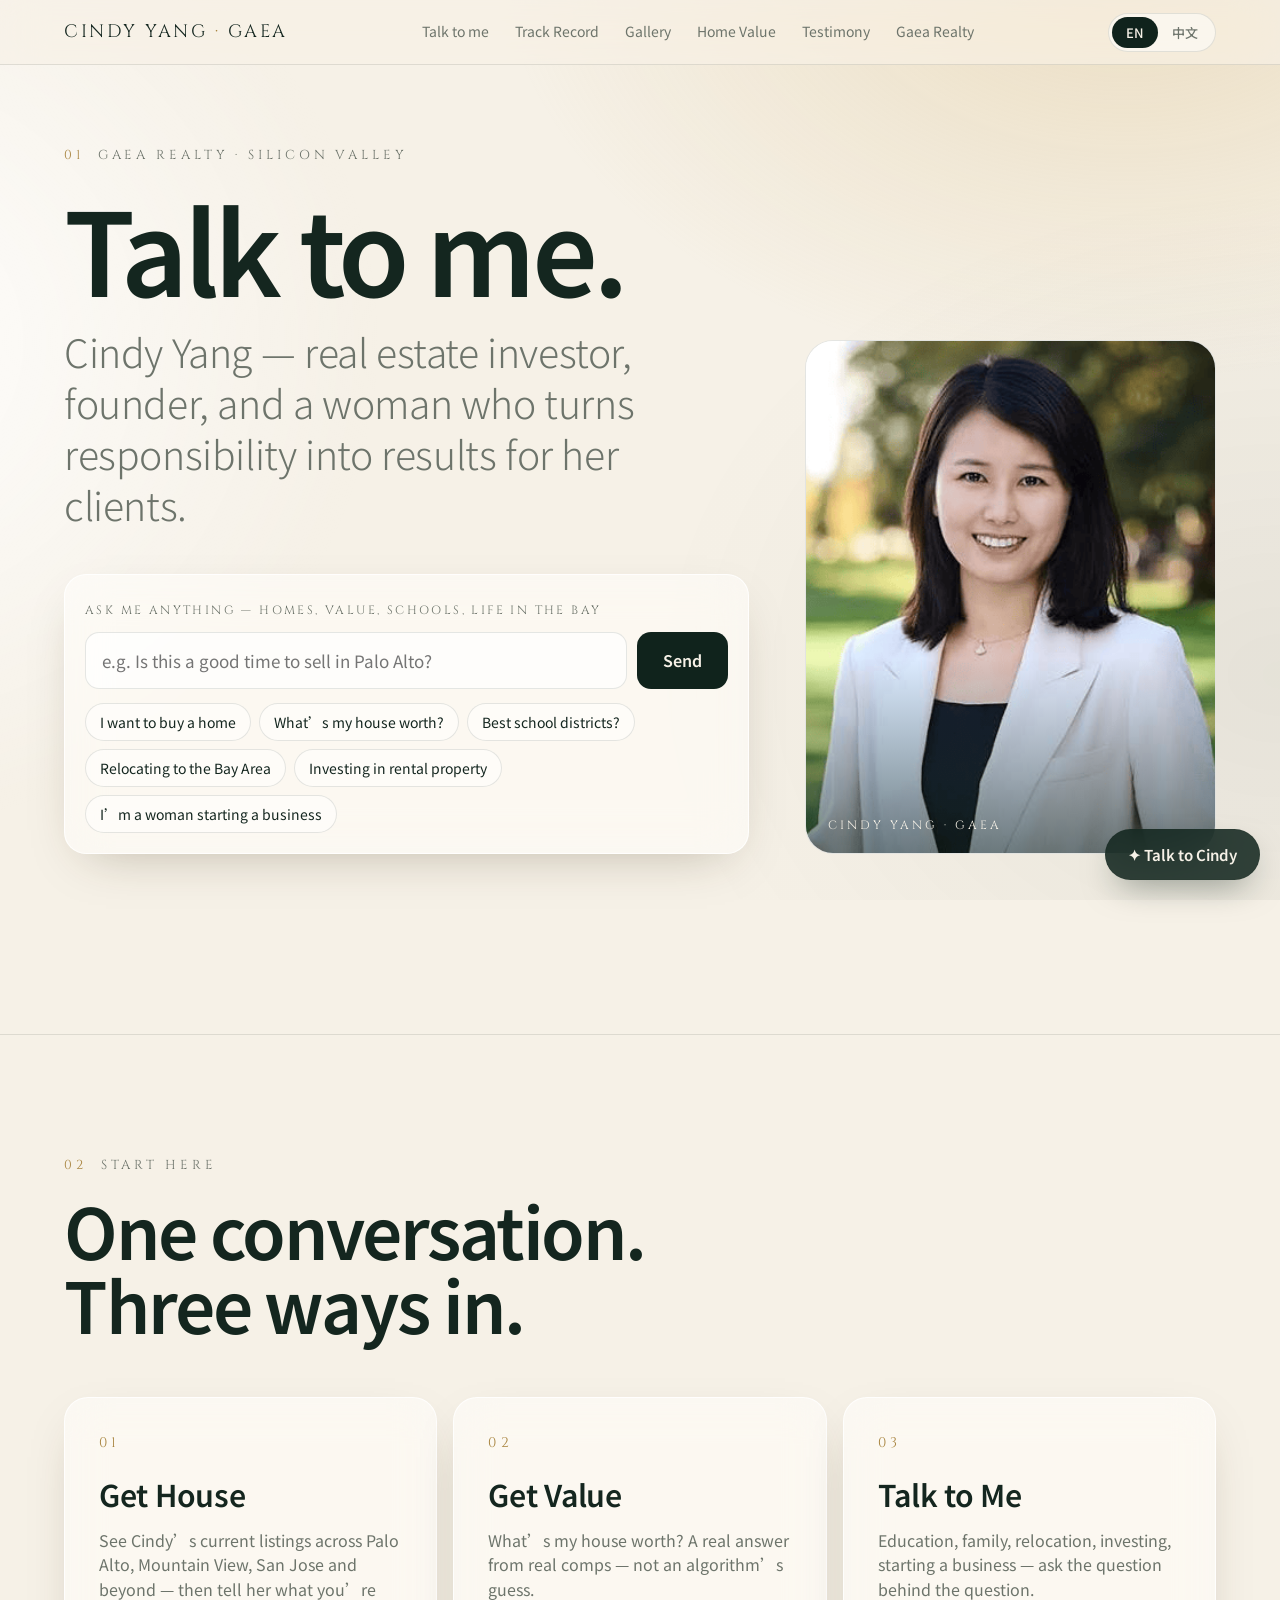
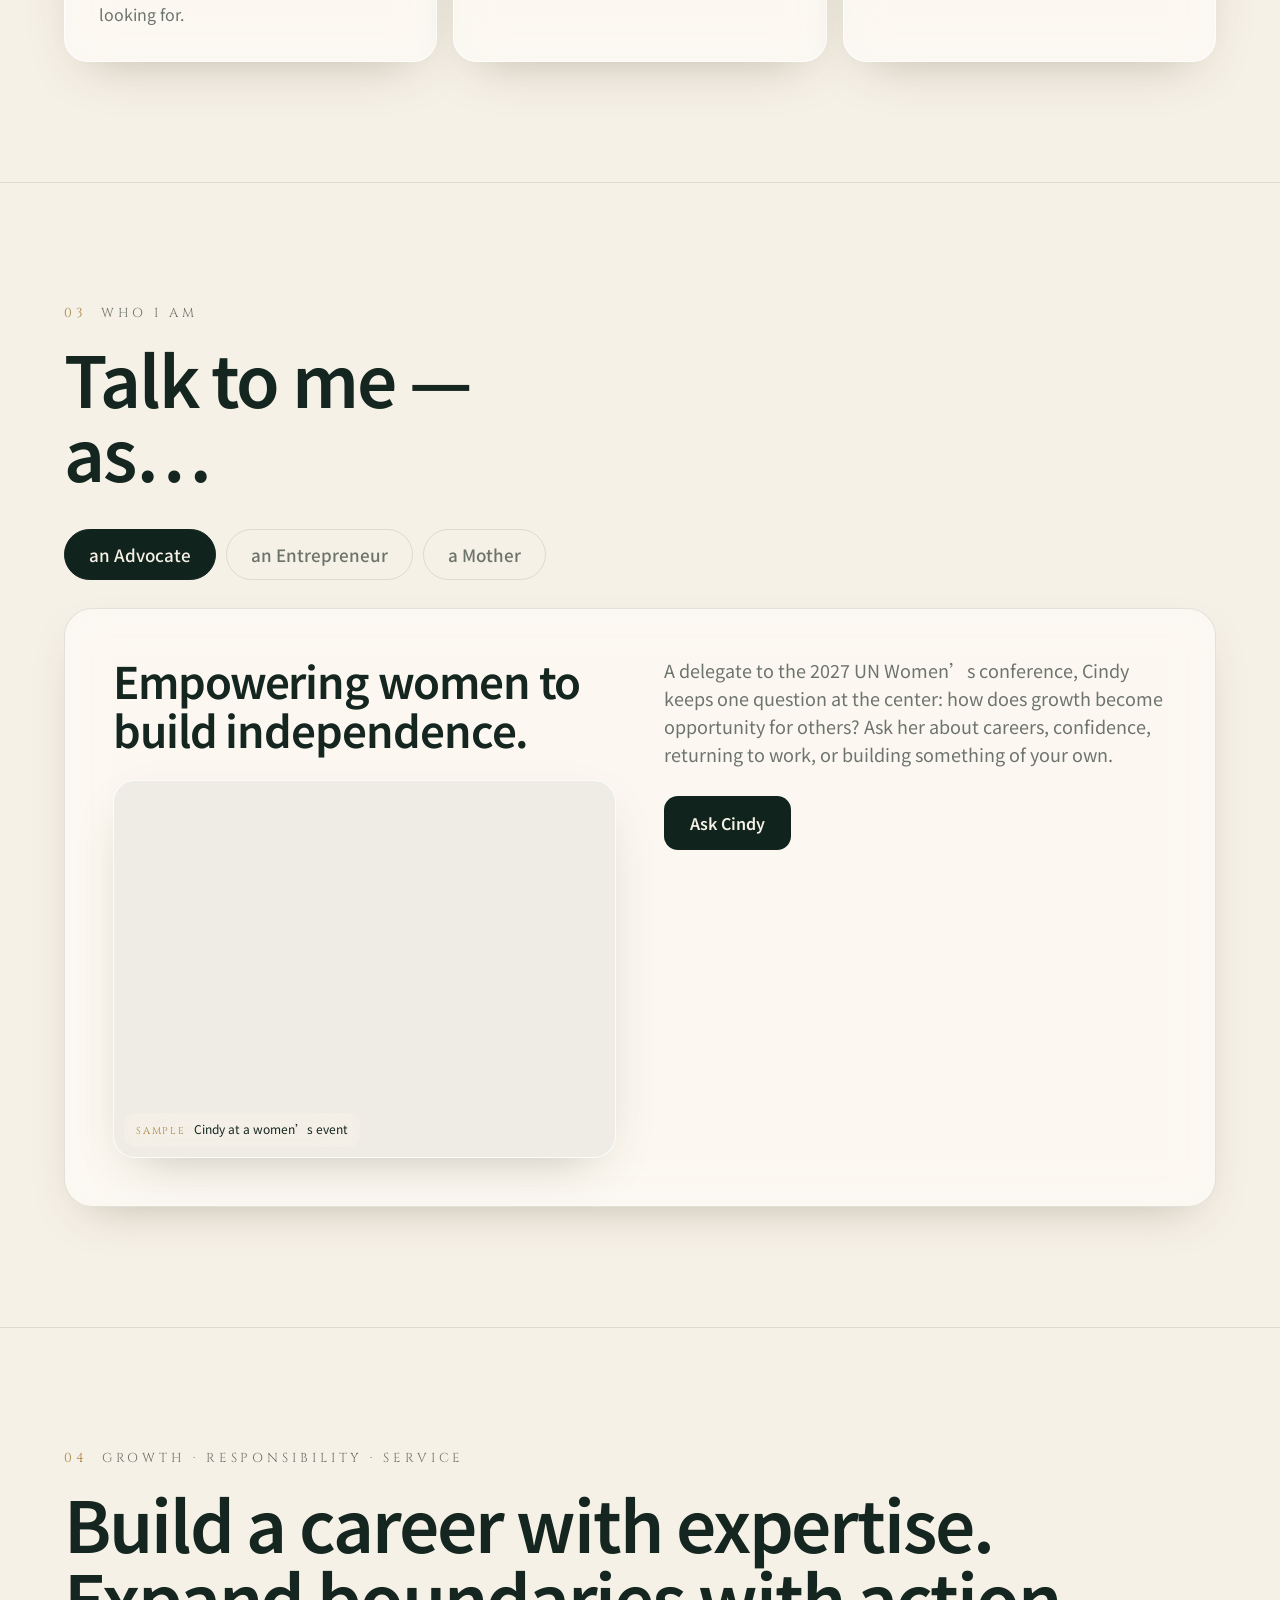
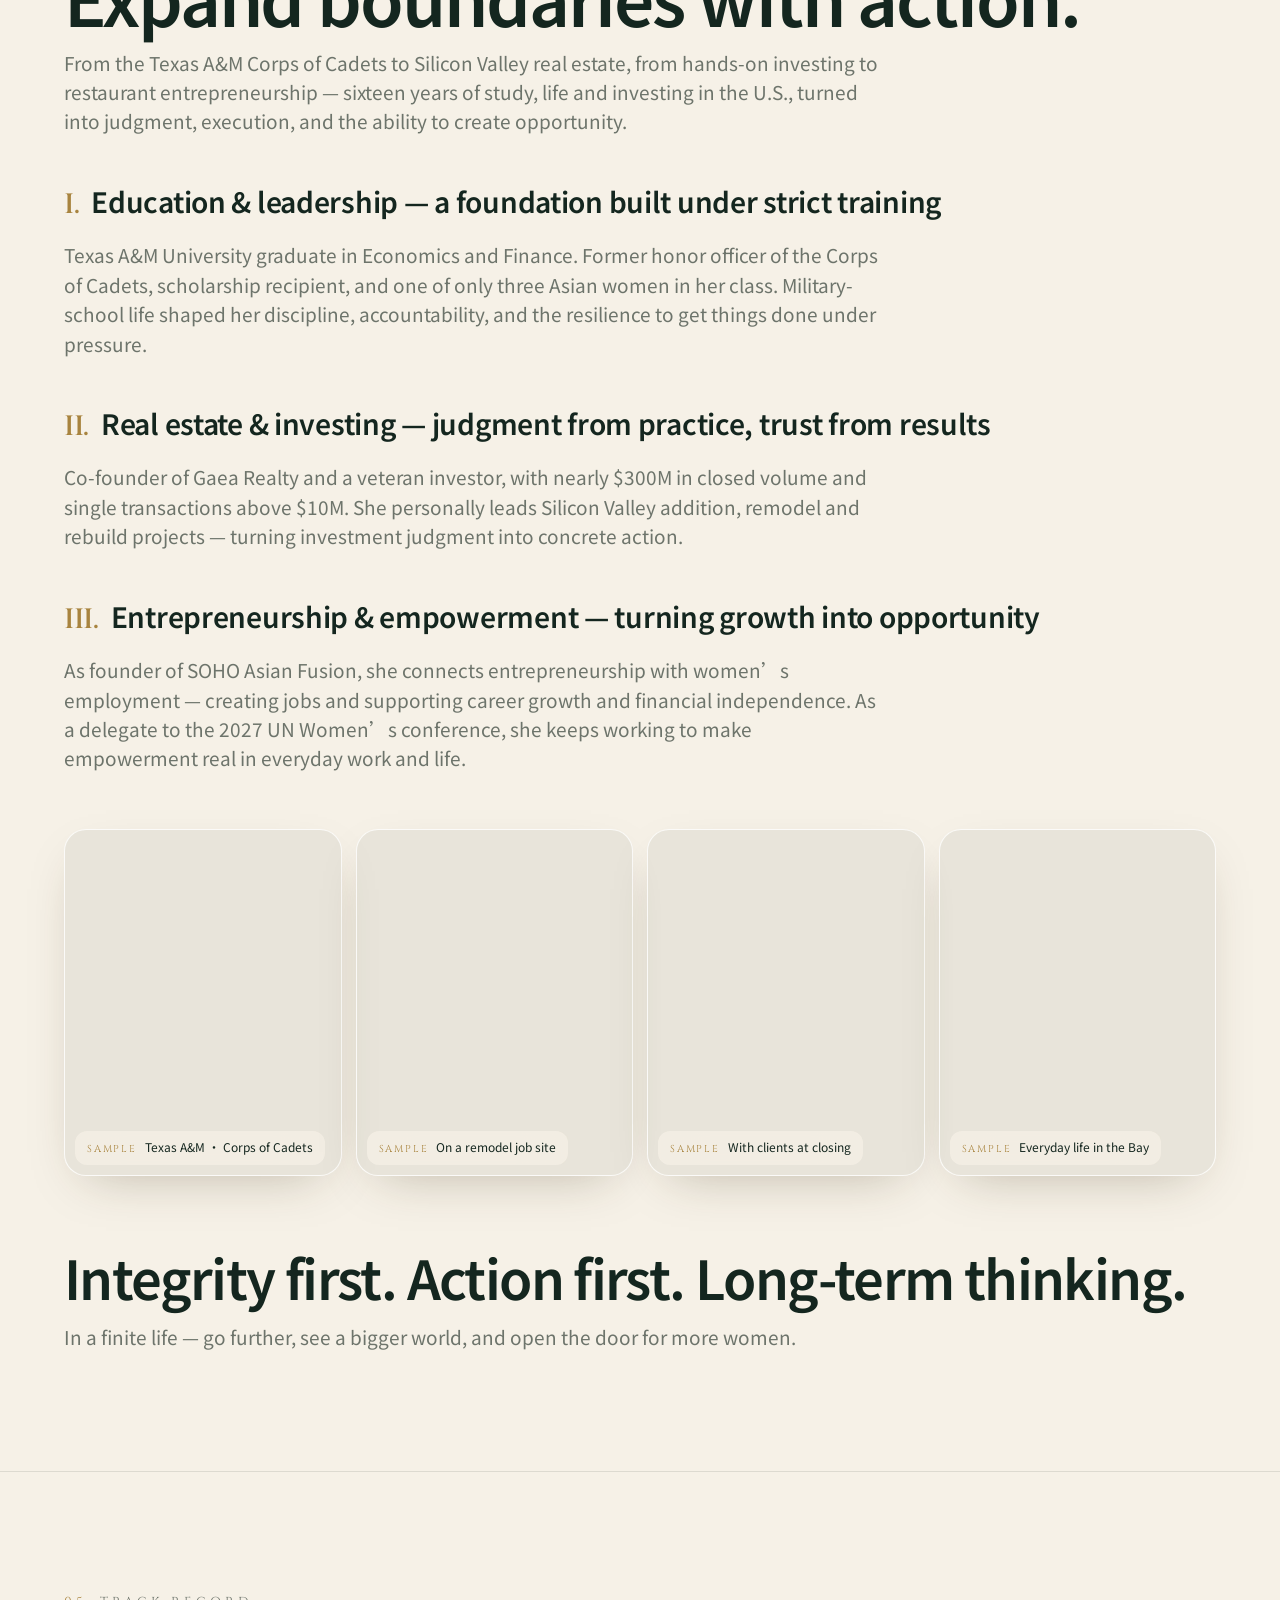
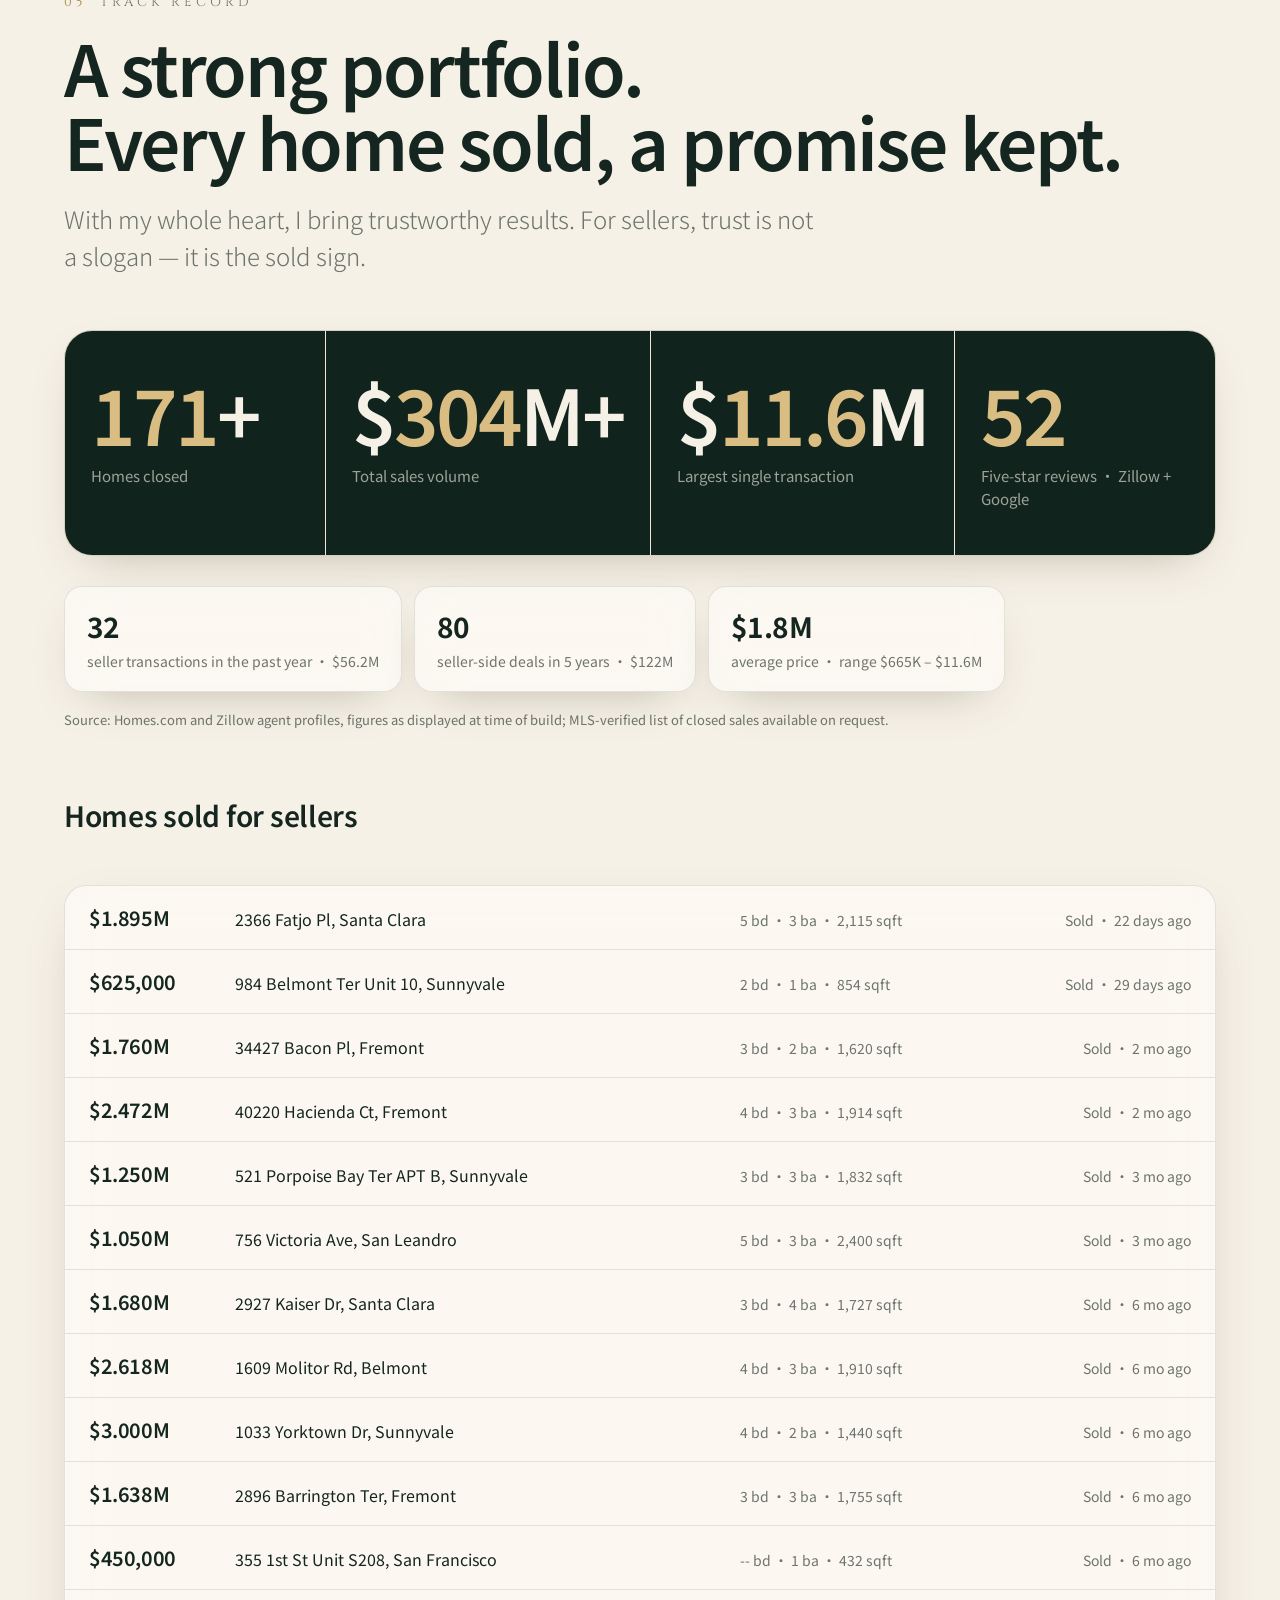
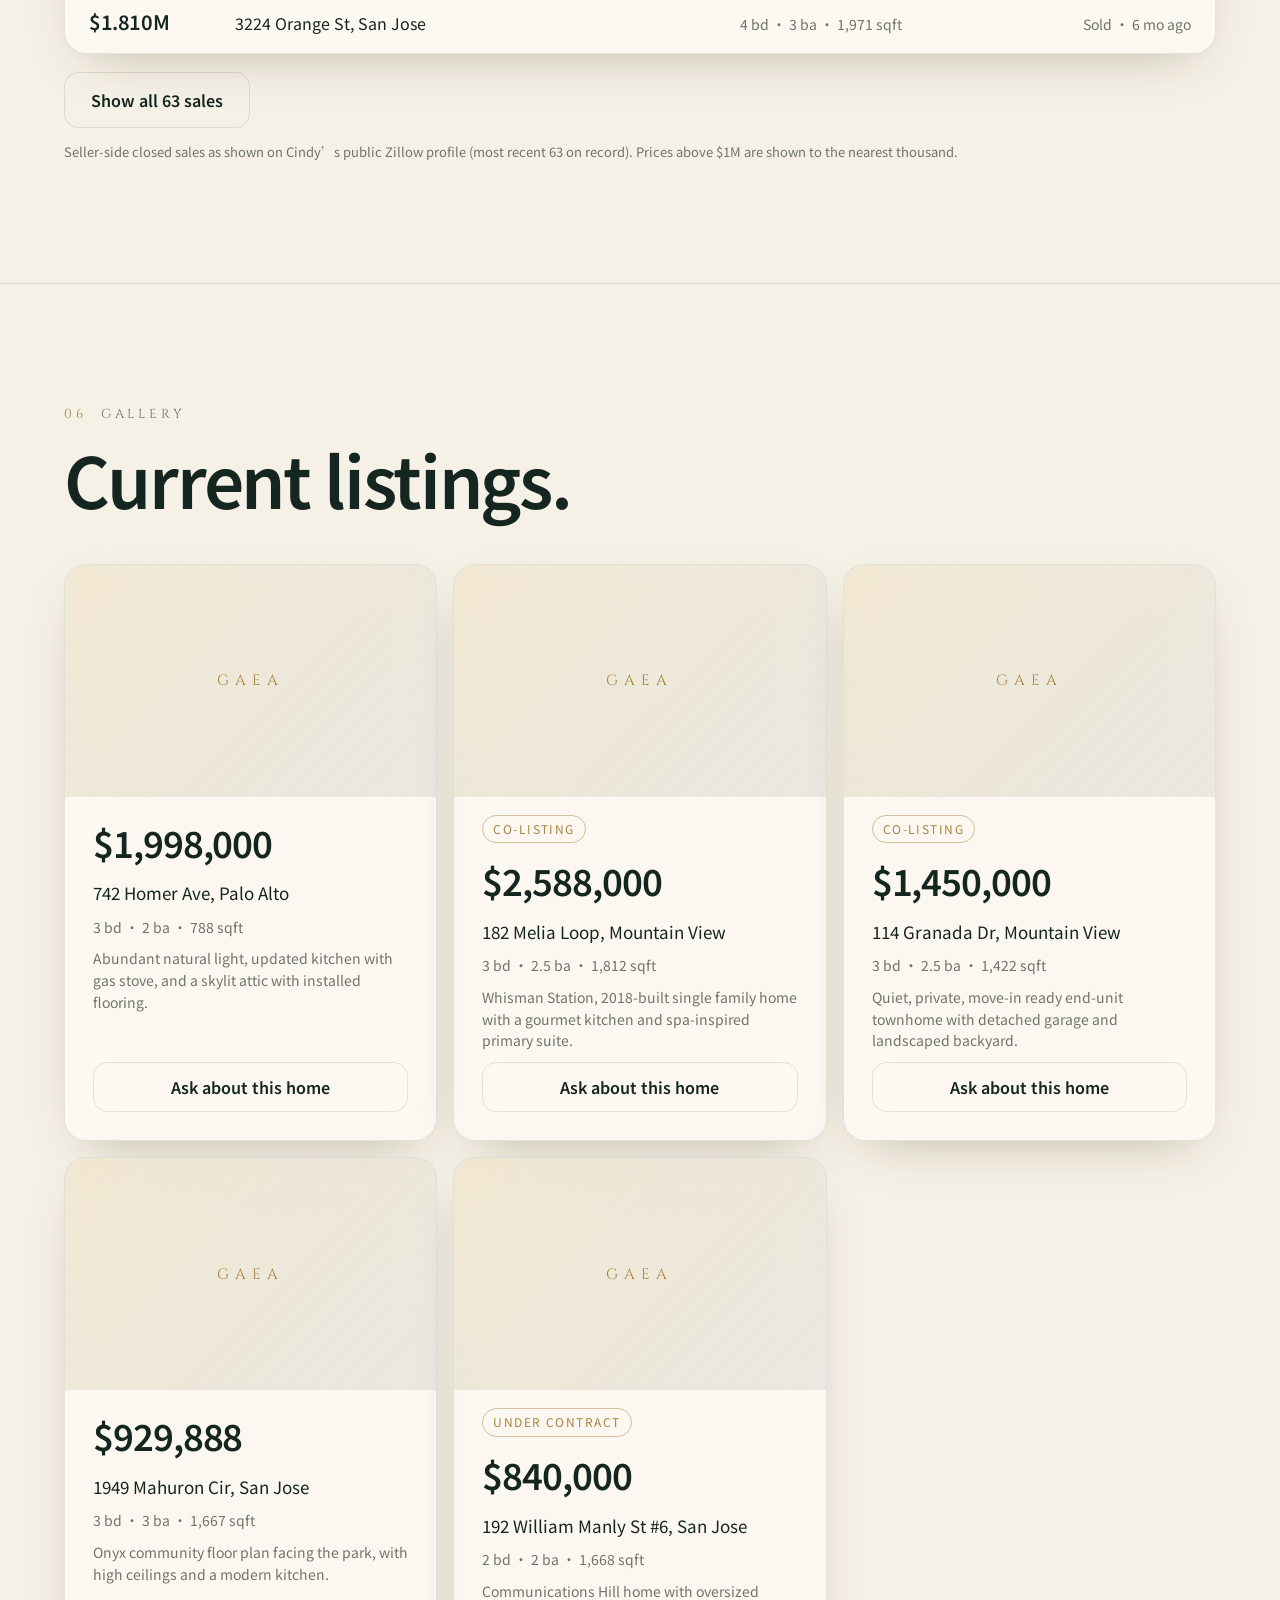
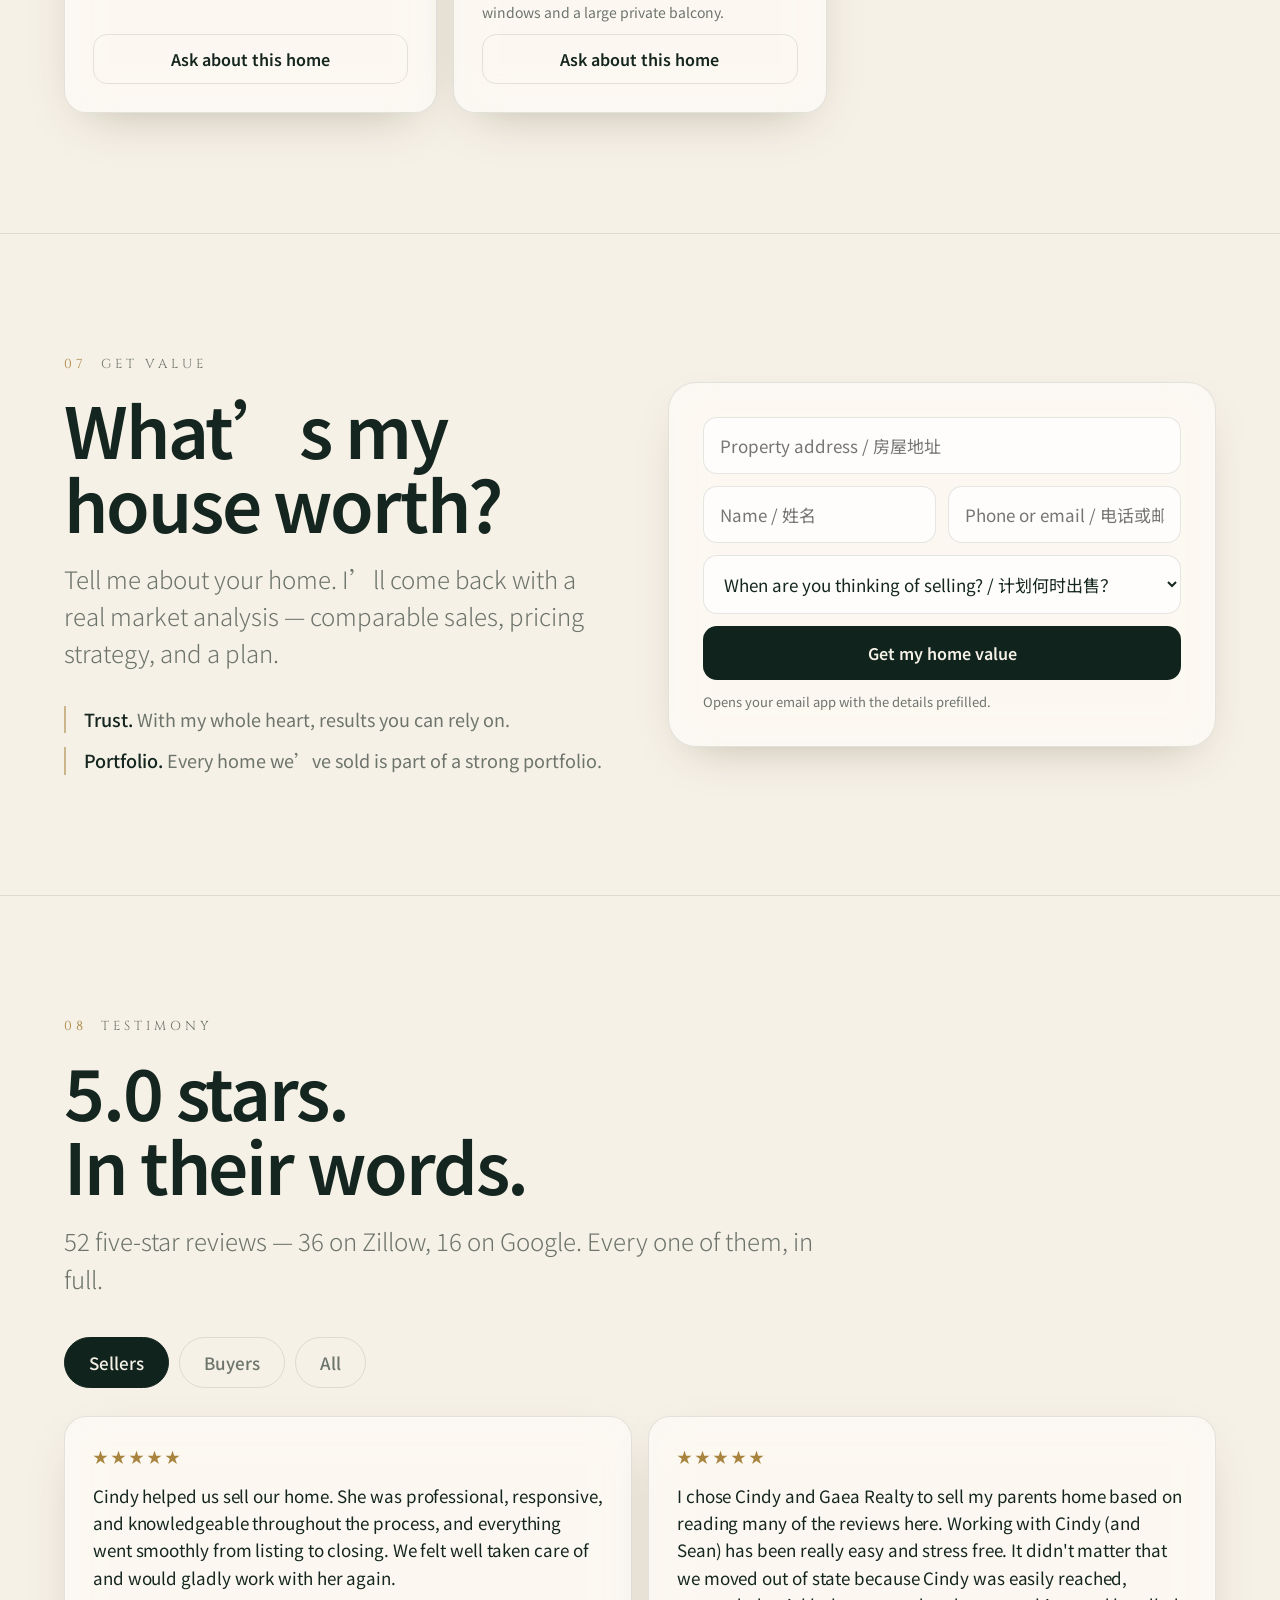
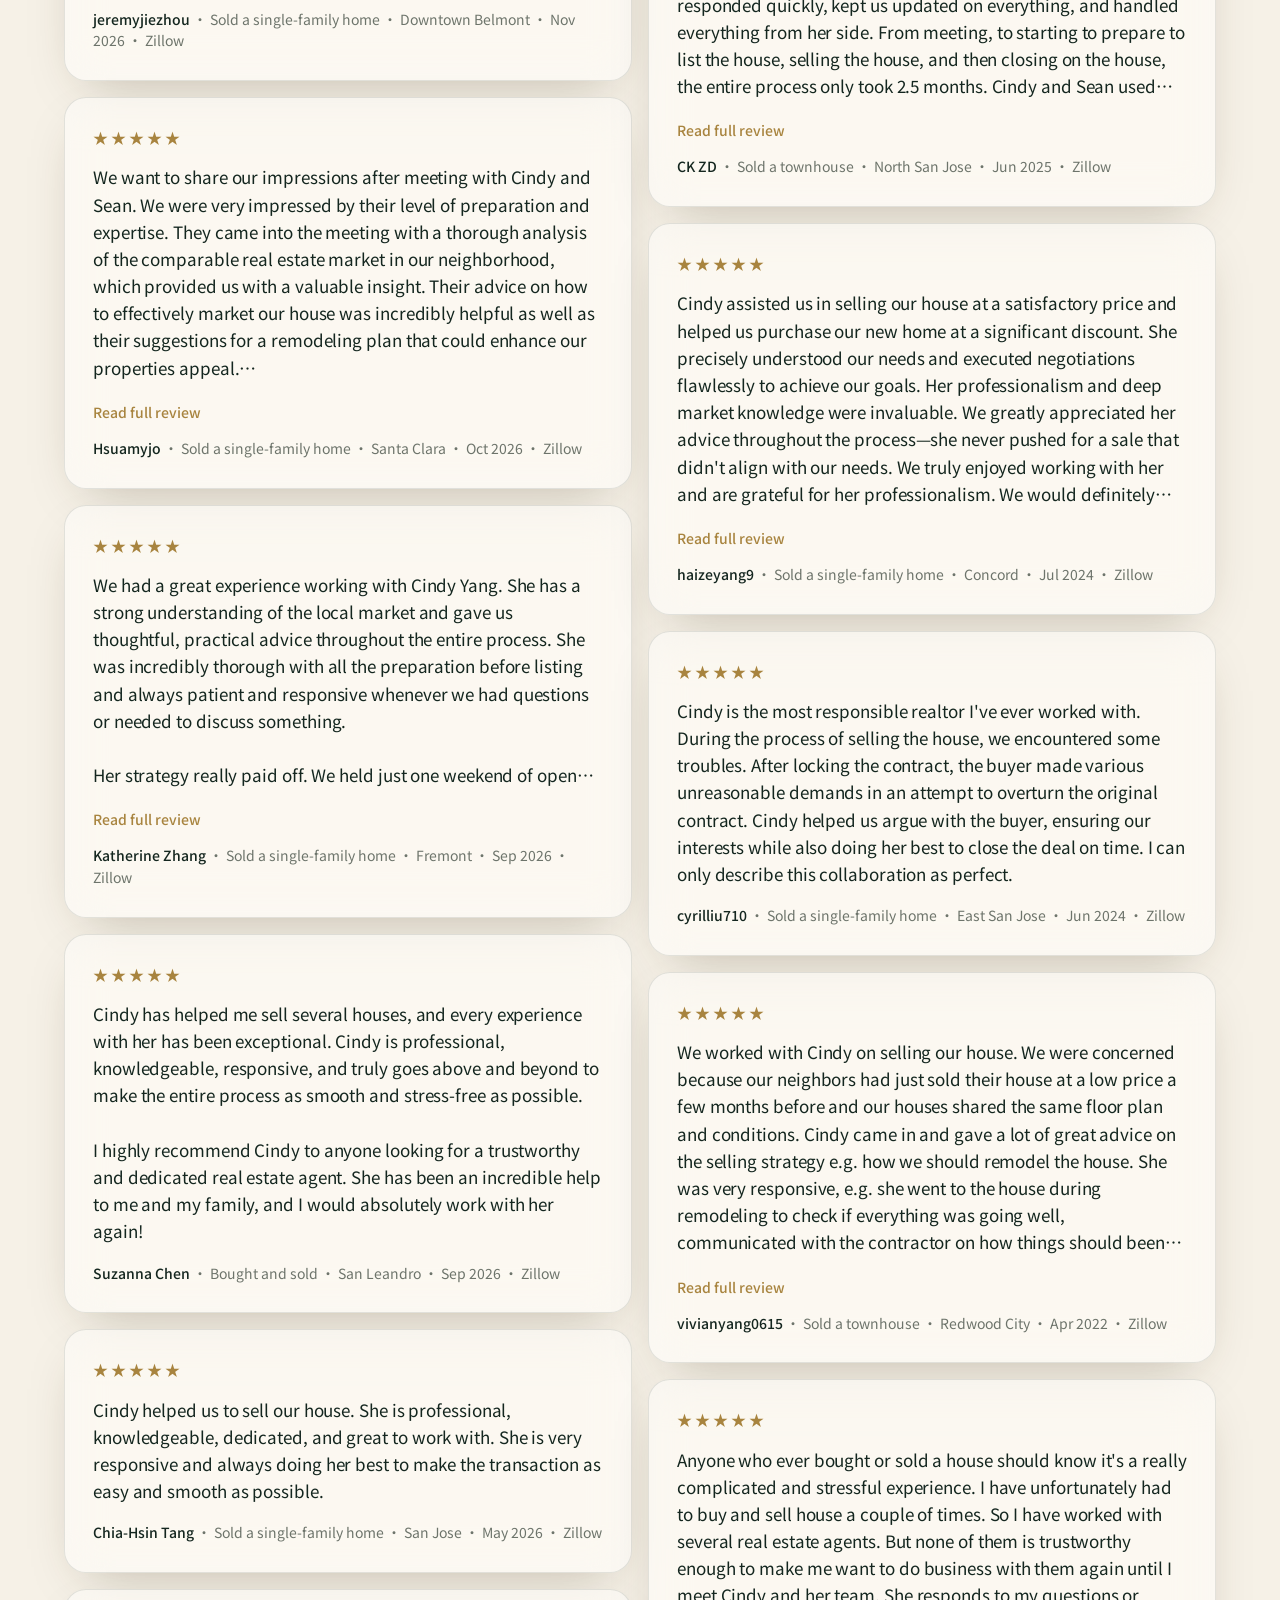
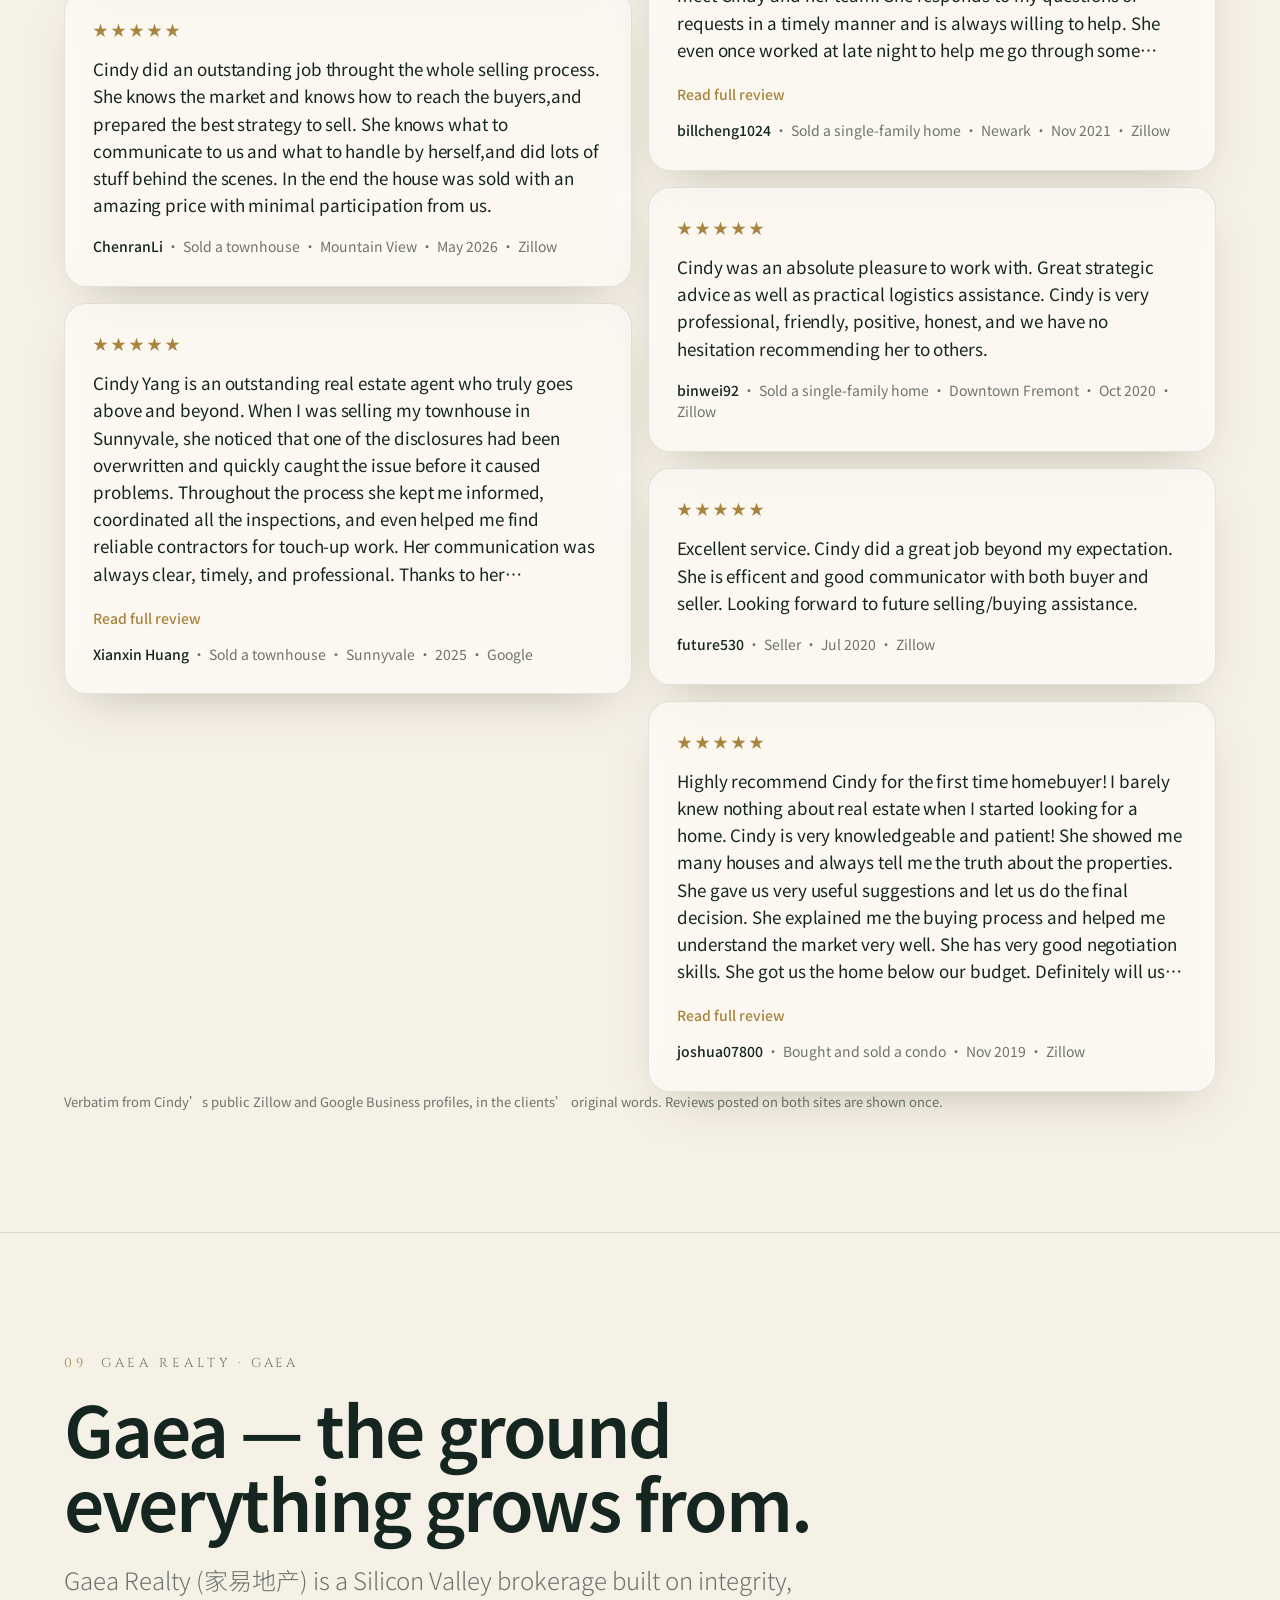
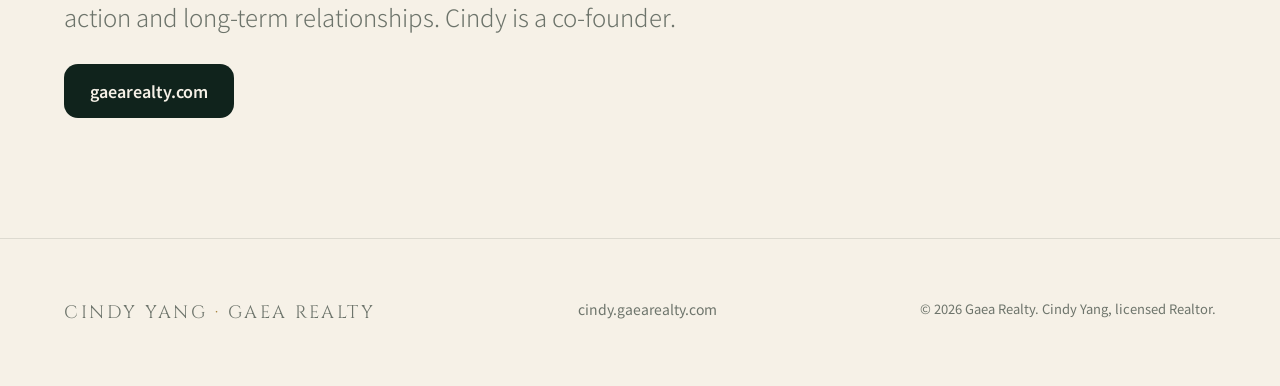
==== index.html @ 3d5c5ec0 "Add Cindy Yang bilingual site" ====
<!doctype html>
<html lang="en">
<head>
<meta charset="utf-8">
<meta name="viewport" content="width=device-width,initial-scale=1">
<title>Cindy Yang · Gaea Realty</title>
<meta name="description" content="Cindy Yang — Silicon Valley real estate investor, founder, women-empowerment advocate. Gaea Realty.">
<link rel="preconnect" href="https://fonts.googleapis.com">
<link href="https://fonts.googleapis.com/css2?family=Cinzel:wght@400;500;600&family=Noto+Sans+SC:wght@300;400;500;700&display=swap" rel="stylesheet">
<style>
:root{
  --bg:#f6f1e7; --ink:#14261f; --mute:#6d746b; --deep:#10231c;
  --slate:rgba(255,255,255,.52); --slate2:rgba(255,255,255,.78); --line:rgba(20,38,31,.11);
  --gaea:#a8843f; --gold2:#d9bd83; --gaea-wash:rgba(184,147,90,.10);
  --glass:blur(22px) saturate(1.5); --shadow:0 18px 50px -24px rgba(60,48,20,.35);
  --sf:-apple-system,BlinkMacSystemFont,"SF Pro Display","SF Pro Text","Helvetica Neue","Noto Sans SC","PingFang SC",sans-serif;
  --greek:"Cinzel","Trajan Pro","Optima",serif;
}
*{box-sizing:border-box;margin:0;padding:0}
html{scroll-behavior:smooth}
body{background:var(--bg);color:var(--ink);font-family:var(--sf);-webkit-font-smoothing:antialiased;line-height:1.55;overflow-x:hidden}
body::before{content:"";position:fixed;inset:0;z-index:-1;background:
 radial-gradient(900px 620px at 88% -6%,rgba(217,189,131,.38),transparent 70%),
 radial-gradient(760px 700px at -12% 38%,rgba(255,255,255,.9),transparent 70%),
 radial-gradient(900px 700px at 100% 75%,rgba(16,35,28,.07),transparent 70%)}
a{color:inherit;text-decoration:none}
.wrap{max-width:1200px;margin:0 auto;padding:0 24px}
/* language: show only active */
html[lang=en] [data-l=zh],html[lang=zh] [data-l=en]{display:none!important}
/* nav */
nav{position:sticky;top:0;z-index:50;backdrop-filter:var(--glass);-webkit-backdrop-filter:var(--glass);background:rgba(246,241,231,.68);border-bottom:1px solid var(--line)}
nav .wrap{display:flex;align-items:center;justify-content:space-between;height:64px;gap:16px}
.brand{font-family:var(--greek);letter-spacing:.14em;font-size:18px;white-space:nowrap}
.brand i{font-style:normal;color:var(--gaea)}
.links{display:flex;gap:26px;font-size:14px;color:var(--mute)}
.links a:hover{color:var(--ink)}
.lang{display:flex;border:1px solid var(--line);border-radius:99px;padding:3px;background:var(--slate)}
.lang button{border:0;background:none;color:var(--mute);font:500 13px var(--sf);padding:6px 14px;border-radius:99px;cursor:pointer}
.lang button.on{background:var(--deep);color:#f6f1e7}
@media(max-width:860px){.links{display:none}}
/* type */
.eyebrow{font-family:var(--greek);letter-spacing:.3em;text-transform:uppercase;font-size:13px;color:var(--mute)}
.eyebrow b{color:var(--gaea);font-weight:400}
h1{font-size:clamp(46px,9vw,128px);line-height:.98;font-weight:600;letter-spacing:-.04em}
h2{font-size:clamp(34px,5.5vw,76px);line-height:1.05;font-weight:600;letter-spacing:-.03em}
h3{font-size:22px;font-weight:600;letter-spacing:-.01em}
.lead{font-size:clamp(18px,2vw,24px);color:var(--mute);max-width:760px;font-weight:300}
section{padding:120px 0;border-top:1px solid var(--line)}
.greek{font-family:var(--greek);color:var(--mute);letter-spacing:.2em}
/* hero */
.hero{border:0;padding:80px 0 110px}
.hero-grid{display:grid;grid-template-columns:1.25fr .75fr;gap:56px;align-items:end}
.hero h1 small{display:block;font-size:.34em;font-weight:300;letter-spacing:-.01em;color:var(--mute);margin-top:22px;line-height:1.3}
.photo{position:relative;border-radius:28px;overflow:hidden;aspect-ratio:4/5;background:var(--slate2);border:1px solid var(--line)}
.photo img{width:100%;height:100%;object-fit:cover;filter:none}
.photo::after{content:"";position:absolute;inset:0;background:linear-gradient(180deg,transparent 62%,rgba(16,35,28,.55))}
.photo span{position:absolute;left:22px;bottom:18px;z-index:2;font-family:var(--greek);letter-spacing:.25em;font-size:12px;color:#f6f1e7}
@media(max-width:860px){.hero-grid{grid-template-columns:1fr}.photo{max-width:420px}}
/* prompt box */
.talk{margin-top:44px;border:1px solid rgba(255,255,255,.85);background:var(--slate);backdrop-filter:var(--glass);-webkit-backdrop-filter:var(--glass);box-shadow:var(--shadow);border-radius:22px;padding:20px;max-width:760px}
.talk label{font-family:var(--greek);letter-spacing:.2em;font-size:12px;color:var(--mute);text-transform:uppercase}
.talk .row{display:flex;gap:10px;margin-top:12px}
input,textarea,select{width:100%;background:rgba(255,255,255,.7);border:1px solid var(--line);border-radius:14px;color:var(--ink);font:400 17px var(--sf);padding:15px 16px;outline:0}
input:focus,textarea:focus,select:focus{border-color:rgba(168,132,63,.55)}
.btn{border:0;cursor:pointer;background:var(--deep);color:#f6f1e7;font:600 16px var(--sf);padding:15px 26px;border-radius:14px;white-space:nowrap;transition:.2s}
.btn:hover{transform:translateY(-1px);background:#1c3a2e}
.btn.ghost{background:transparent;color:var(--ink);border:1px solid var(--line)}
.chips{display:flex;flex-wrap:wrap;gap:8px;margin-top:14px}
.chip{border:1px solid var(--line);background:var(--slate);color:var(--ink);padding:8px 14px;border-radius:99px;font:400 14px var(--sf);cursor:pointer;transition:.2s}
.chip:hover{border-color:rgba(168,132,63,.6);background:var(--slate2)}
/* intents */
.intents{display:grid;grid-template-columns:repeat(3,1fr);gap:16px;margin-top:56px}
.card{border:1px solid rgba(255,255,255,.8);background:var(--slate);backdrop-filter:var(--glass);-webkit-backdrop-filter:var(--glass);box-shadow:var(--shadow);border-radius:24px;padding:34px;transition:.25s}
.card:hover{background:var(--slate2);transform:translateY(-3px)}
.card .n{font-family:var(--greek);color:var(--gaea);font-size:14px;letter-spacing:.3em}
.card h3{font-size:30px;margin:18px 0 10px}
.card p{color:var(--mute)}
@media(max-width:860px){.intents{grid-template-columns:1fr}}
/* roles */
.tabs{display:flex;gap:10px;margin:40px 0 28px;flex-wrap:wrap}
.tab{border:1px solid var(--line);background:none;color:var(--mute);font:500 17px var(--sf);padding:12px 24px;border-radius:99px;cursor:pointer}
.tab.on{background:var(--deep);color:#f6f1e7;border-color:var(--deep)}
.pane{display:none;backdrop-filter:var(--glass);-webkit-backdrop-filter:var(--glass);box-shadow:var(--shadow);border:1px solid var(--line);background:var(--slate);border-radius:28px;padding:48px}
.pane.on{display:grid;grid-template-columns:1fr 1fr;gap:48px}
.pane h3{font-size:clamp(26px,3.4vw,44px);letter-spacing:-.025em;line-height:1.12}
.pane p{color:var(--mute);font-size:18px;margin-bottom:14px}
.pane .btn{margin-top:14px}
@media(max-width:860px){.pane.on{grid-template-columns:1fr;gap:20px;padding:30px}}
/* stats */
.stats{display:grid;grid-template-columns:repeat(4,1fr);gap:1px;background:rgba(217,189,131,.22);box-shadow:var(--shadow);border:1px solid var(--line);border-radius:28px;overflow:hidden;margin-top:56px}
.stat{background:var(--deep);color:#f6f1e7;padding:44px 26px}
.stat .v em{color:var(--gold2)!important}.stat .k{color:rgba(246,241,231,.62)!important}
.stat .v{font-size:clamp(44px,6vw,84px);font-weight:600;letter-spacing:-.04em;line-height:1}
.stat .v em{font-style:normal;color:var(--gaea)}
.stat .k{color:var(--mute);margin-top:12px;font-size:15px}
@media(max-width:860px){.stats{grid-template-columns:1fr 1fr}}
.pill-row{display:flex;gap:12px;flex-wrap:wrap;margin-top:30px}
.pill{backdrop-filter:var(--glass);-webkit-backdrop-filter:var(--glass);box-shadow:var(--shadow);border:1px solid var(--line);background:var(--slate);border-radius:18px;padding:18px 22px}
.pill b{display:block;font-size:28px;letter-spacing:-.02em}
.pill span{color:var(--mute);font-size:14px}
/* listings */
.grid{display:grid;grid-template-columns:repeat(auto-fill,minmax(320px,1fr));gap:16px;margin-top:48px}
.home{backdrop-filter:var(--glass);-webkit-backdrop-filter:var(--glass);box-shadow:var(--shadow);border:1px solid var(--line);background:var(--slate);border-radius:22px;padding:28px;display:flex;flex-direction:column;gap:10px;transition:.25s}
.home:hover{background:var(--slate2)}
.home .p{font-size:36px;font-weight:600;letter-spacing:-.03em}
.home .a{font-size:17px}
.home .m{color:var(--mute);font-size:14px}
.home .d{color:var(--mute);font-size:14px;display:-webkit-box;-webkit-line-clamp:3;-webkit-box-orient:vertical;overflow:hidden}
.tag{align-self:flex-start;font-size:12px;letter-spacing:.12em;text-transform:uppercase;border:1px solid rgba(168,132,63,.5);color:var(--gaea);padding:4px 10px;border-radius:99px}
.home .btn{margin-top:auto;text-align:center;padding:12px}
.home{overflow:hidden}
.home .ph{margin:-28px -28px 8px;aspect-ratio:16/10;background:rgba(20,38,31,.06)}
.ph img,.wall img,.strip img{width:100%;height:100%;object-fit:cover;display:block}
.strip{display:grid;grid-template-columns:1.4fr 1fr 1fr 1.4fr;gap:14px;margin-top:10px}
.strip div{border-radius:22px;overflow:hidden;aspect-ratio:4/3;box-shadow:var(--shadow);border:1px solid rgba(255,255,255,.8)}
.strip div:nth-child(1),.strip div:nth-child(4){aspect-ratio:16/10}
@media(max-width:860px){.strip{grid-template-columns:1fr 1fr}.strip div{aspect-ratio:4/3!important}}
.wall{display:grid;grid-template-columns:repeat(4,1fr);grid-auto-flow:dense;gap:14px;margin-top:26px}
.wall a{position:relative;border-radius:20px;overflow:hidden;aspect-ratio:4/3;display:block;box-shadow:var(--shadow);border:1px solid rgba(255,255,255,.8)}
.wall a:nth-child(1),.wall a:nth-child(6){grid-column:span 2;grid-row:span 2;aspect-ratio:auto}
.wall .cap{position:absolute;left:10px;right:10px;bottom:10px;padding:10px 14px;border-radius:14px;background:rgba(246,241,231,.72);backdrop-filter:var(--glass);-webkit-backdrop-filter:var(--glass);display:flex;justify-content:space-between;gap:10px;align-items:baseline;font-size:13px;color:var(--mute)}
.wall .cap b{font-size:17px;color:var(--ink);letter-spacing:-.02em;white-space:nowrap}
.wall .cap span{overflow:hidden;text-overflow:ellipsis;white-space:nowrap}
.wall .sd{position:absolute;top:12px;left:12px;font-family:var(--greek);font-size:11px;letter-spacing:.2em;padding:5px 10px;border-radius:99px;background:rgba(16,35,28,.82);color:var(--gold2)}
@media(max-width:860px){.wall{grid-template-columns:1fr 1fr}.wall a:nth-child(1),.wall a:nth-child(6){grid-column:span 2;grid-row:auto;aspect-ratio:16/10}}
.ph.none{display:grid;place-items:center;font-family:var(--greek);letter-spacing:.4em;color:var(--gaea);font-size:15px;background:linear-gradient(135deg,rgba(217,189,131,.28),rgba(16,35,28,.08))}
/* dummy photo slots — replace each .slot with <img src="photos/NAME.jpg"> when real photos arrive */
.slot{position:relative;overflow:hidden;border-radius:22px;aspect-ratio:4/3;border:1px solid rgba(255,255,255,.8);background:rgba(20,38,31,.06) center/cover no-repeat;box-shadow:var(--shadow)}
.slot>div{position:absolute;left:10px;bottom:10px;padding:7px 12px;border-radius:12px;background:rgba(246,241,231,.74);backdrop-filter:var(--glass);-webkit-backdrop-filter:var(--glass);font-family:var(--greek);letter-spacing:.18em;font-size:10px;color:var(--gaea);text-transform:uppercase}
.slot small{display:inline;margin-left:8px;font-family:var(--sf);letter-spacing:0;text-transform:none;color:var(--ink);font-size:12px}
.pane .slot{margin-top:26px}
.life{display:grid;grid-template-columns:repeat(4,minmax(0,1fr));gap:14px;margin-top:56px;align-items:start}
.life .slot{aspect-ratio:4/5;min-width:0}
@media(max-width:860px){.life{grid-template-columns:1fr 1fr}.life .slot{aspect-ratio:4/3!important}}
/* worth */
.worth{display:grid;grid-template-columns:1fr 1fr;gap:56px;align-items:center}
.form{backdrop-filter:var(--glass);-webkit-backdrop-filter:var(--glass);box-shadow:var(--shadow);border:1px solid var(--line);background:var(--slate);border-radius:28px;padding:34px;display:grid;gap:12px}
.form .two{display:grid;grid-template-columns:1fr 1fr;gap:12px}
.note{color:var(--mute);font-size:13px}
.trust{margin-top:34px;display:grid;gap:14px}
.trust div{border-left:2px solid rgba(168,132,63,.55);padding-left:18px;color:var(--mute);font-size:18px}
.trust b{color:var(--ink);font-weight:500}
@media(max-width:860px){.worth{grid-template-columns:1fr}}
/* testimony */
.rv{columns:2 340px;column-gap:16px;margin-top:48px}
.rv figure{break-inside:avoid;backdrop-filter:var(--glass);-webkit-backdrop-filter:var(--glass);box-shadow:var(--shadow);border:1px solid var(--line);background:var(--slate);border-radius:22px;padding:28px;margin-bottom:16px}
.stars{color:var(--gaea);letter-spacing:.2em;font-size:15px}
.rv blockquote{font-size:19px;margin:14px 0 18px;letter-spacing:-.005em}
.rv figcaption{color:var(--mute);font-size:14px}
.rv figcaption b{color:var(--ink);font-weight:500}
.rv blockquote{font-size:17px;line-height:1.6}
.rv blockquote.clamp{display:-webkit-box;-webkit-line-clamp:8;-webkit-box-orient:vertical;overflow:hidden}
.more{background:none;border:0;color:var(--gaea);font:500 14px var(--sf);cursor:pointer;padding:0;margin:-6px 0 16px}
.sold{margin-top:22px;backdrop-filter:var(--glass);-webkit-backdrop-filter:var(--glass);box-shadow:var(--shadow);border:1px solid var(--line);border-radius:22px;overflow:hidden;background:var(--slate)}
.srow{display:grid;grid-template-columns:130px 1.6fr 1fr 130px;gap:16px;align-items:baseline;padding:16px 24px;border-top:1px solid var(--line)}
.srow:first-child{border-top:0}
.srow b{font-size:20px;font-weight:600;letter-spacing:-.02em}
.srow i{font-style:normal;color:var(--mute);font-size:14px}
.srow i:last-child{text-align:right}
@media(max-width:860px){.srow{grid-template-columns:1fr 1fr;gap:4px 12px;padding:14px 18px}.srow span{grid-column:1/-1;order:-1}.srow i{white-space:nowrap}.srow i:last-child{grid-column:1/-1;text-align:left}.lang button{white-space:nowrap}.brand{font-size:15px}.srow b{font-size:18px}}
/* about */
.about p{color:var(--mute);font-size:19px;margin-top:14px;max-width:820px}
.about h3{margin-top:44px;font-size:28px}
.about h3 span:first-child{color:var(--gaea);font-family:var(--greek);margin-right:6px}
.creed{font-size:clamp(28px,4.2vw,56px);font-weight:600;letter-spacing:-.03em;margin-top:70px;line-height:1.15}
/* chat */
.chat{position:fixed;right:20px;bottom:20px;z-index:60}
.chat .fab{border:1px solid var(--line);backdrop-filter:var(--glass);-webkit-backdrop-filter:var(--glass);background:rgba(16,35,28,.86);color:#f6f1e7;font:600 15px var(--sf);padding:14px 22px;border-radius:99px;cursor:pointer;box-shadow:0 14px 34px -12px rgba(16,35,28,.5)}
footer{border-top:1px solid var(--line);padding:60px 0;color:var(--mute);font-size:14px}
footer .wrap{display:flex;justify-content:space-between;flex-wrap:wrap;gap:16px}
.reveal{opacity:0;transform:translateY(24px);transition:1s cubic-bezier(.2,.7,.2,1)}
.reveal.in{opacity:1;transform:none}
</style>
</head>
<body>

<nav><div class="wrap">
  <a class="brand" href="#top">CINDY YANG <i>·</i> GAEA</a>
  <div class="links">
    <a href="#talk"><span data-l="en">Talk to me</span><span data-l="zh">与我交流</span></a>
    <a href="#record"><span data-l="en">Track Record</span><span data-l="zh">成交战绩</span></a>
    <a href="#gallery"><span data-l="en">Gallery</span><span data-l="zh">房源</span></a>
    <a href="#worth"><span data-l="en">Home Value</span><span data-l="zh">房屋估值</span></a>
    <a href="#testimony"><span data-l="en">Testimony</span><span data-l="zh">客户评价</span></a>
    <a href="#gaea">Gaea Realty</a>
  </div>
  <div class="lang"><button id="bEn" class="on" onclick="setLang('en')">EN</button><button id="bZh" onclick="setLang('zh')">中文</button></div>
</div></nav>

<header class="hero" id="top"><div class="wrap hero-grid">
  <div>
    <div class="eyebrow reveal"><b>01</b> &nbsp;<span data-l="en">Gaea Realty · Silicon Valley</span><span data-l="zh">Gaea 家易地产 · 硅谷</span></div>
    <h1 class="reveal" style="margin-top:26px">
      <span data-l="en">Talk to me.<small>Cindy Yang — real estate investor, founder, and a woman who turns responsibility into results for her clients.</small></span>
      <span data-l="zh">与我聊聊。<small>Cindy Yang｜地产投资人 · 企业创始人 · 女性赋能践行者。把责任，变成对客户的结果。</small></span>
    </h1>
    <div class="talk reveal" id="talk">
      <label><span data-l="en">Ask me anything — homes, value, schools, life in the Bay</span><span data-l="zh">想问什么都可以 —— 买房、估值、学区、湾区生活</span></label>
      <div class="row">
        <input id="q" data-ph-en="e.g. Is this a good time to sell in Palo Alto?" data-ph-zh="例如：现在在 Palo Alto 卖房合适吗？" placeholder="e.g. Is this a good time to sell in Palo Alto?">
        <button class="btn" onclick="ask()"><span data-l="en">Send</span><span data-l="zh">发送</span></button>
      </div>
      <div class="chips" id="chips"></div>
    </div>
  </div>
  <div class="photo reveal"><img src="cindy.png" alt="Cindy Yang"><span>CINDY YANG · GAEA</span></div>
</div>
<div class="wrap" style="margin-top:70px"><div class="strip reveal" id="strip"></div></div></header>

<section><div class="wrap">
  <div class="eyebrow"><b>02</b> &nbsp;<span data-l="en">Start here</span><span data-l="zh">从这里开始</span></div>
  <h2 style="margin-top:18px"><span data-l="en">One conversation.<br>Three ways in.</span><span data-l="zh">一次交谈，<br>三个入口。</span></h2>
  <div class="intents">
    <a class="card reveal" href="#gallery"><div class="n">01</div><h3>Get House</h3><p><span data-l="en">See Cindy’s current listings across Palo Alto, Mountain View, San Jose and beyond — then tell her what you’re looking for.</span><span data-l="zh">浏览 Cindy 在 Palo Alto、Mountain View、San Jose 等地的在售房源，再告诉她你想要什么。</span></p></a>
    <a class="card reveal" href="#worth"><div class="n">02</div><h3>Get Value</h3><p><span data-l="en">What’s my house worth? A real answer from real comps — not an algorithm’s guess.</span><span data-l="zh">我的房子值多少？基于真实成交的判断，而不是算法的猜测。</span></p></a>
    <a class="card reveal" href="#talk" onclick="focusQ()"><div class="n">03</div><h3>Talk to Me</h3><p><span data-l="en">Education, family, relocation, investing, starting a business — ask the question behind the question.</span><span data-l="zh">教育、家庭、搬迁、投资、创业 —— 问出问题背后的那个问题。</span></p></a>
  </div>
</div></section>

<section><div class="wrap">
  <div class="eyebrow"><b>03</b> &nbsp;<span data-l="en">Who I am</span><span data-l="zh">我是谁</span></div>
  <h2 style="margin-top:18px"><span data-l="en">Talk to me —<br>as…</span><span data-l="zh">请与我交流 ——<br>以这些身份：</span></h2>
  <div class="tabs">
    <button class="tab on" data-t="adv"><span data-l="en">an Advocate</span><span data-l="zh">倡导者</span></button>
    <button class="tab" data-t="ent"><span data-l="en">an Entrepreneur</span><span data-l="zh">创业者</span></button>
    <button class="tab" data-t="mom"><span data-l="en">a Mother</span><span data-l="zh">母亲</span></button>
  </div>
  <div class="pane on" id="adv">
    <div><h3><span data-l="en">Empowering women to build independence.</span><span data-l="zh">让女性拥有自己的事业与独立。</span></h3><div class="slot" data-photo="advocate"><div>Sample<small><span data-l="en">Cindy at a women’s event</span><span data-l="zh">Cindy 在女性活动现场</span></small></div></div></div>
    <div><p><span data-l="en">A delegate to the 2027 UN Women’s conference, Cindy keeps one question at the center: how does growth become opportunity for others? Ask her about careers, confidence, returning to work, or building something of your own.</span><span data-l="zh">作为 2027 年联合国妇女代表大会参会代表，Cindy 始终关心：个人成长，如何变成他人的机会？职业、自信、重返职场、开始自己的事业 —— 都可以聊。</span></p>
    <button class="btn" onclick="seed('I’d like to talk about women’s career and empowerment.','我想聊聊女性职业发展与赋能。')"><span data-l="en">Ask Cindy</span><span data-l="zh">向 Cindy 提问</span></button></div>
  </div>
  <div class="pane" id="ent">
    <div><h3><span data-l="en">From SOHO Asian Fusion to Silicon Valley property.</span><span data-l="zh">从 SOHO Asian Fusion 到硅谷地产。</span></h3><div class="slot" data-photo="entrepreneur"><div>Sample<small><span data-l="en">SOHO Asian Fusion / the team</span><span data-l="zh">SOHO Asian Fusion / 团队</span></small></div></div></div>
    <div><p><span data-l="en">Founder of restaurant brand SOHO Asian Fusion and co-founder of Gaea Realty. She builds teams, creates jobs — especially for women — and has personally run residential addition, remodel and rebuild projects in the Valley.</span><span data-l="zh">餐饮品牌 SOHO Asian Fusion 创始人、Gaea 家易地产联合创始人。她组建团队、创造就业（尤其为女性），并亲自操盘硅谷住宅加建、改建与重建项目。</span></p>
    <button class="btn" onclick="seed('I’m an entrepreneur thinking about real estate investing.','我是创业者，想了解地产投资。')"><span data-l="en">Ask Cindy</span><span data-l="zh">向 Cindy 提问</span></button></div>
  </div>
  <div class="pane" id="mom">
    <div><h3><span data-l="en">Choosing a home is choosing a life for your family.</span><span data-l="zh">选一个家，就是为家人选择一种生活。</span></h3><div class="slot" data-photo="mother"><div>Sample<small><span data-l="en">Cindy with family</span><span data-l="zh">Cindy 与家人</span></small></div></div></div>
    <div><p><span data-l="en">Schools, commute, community, space to grow. Cindy answers as a parent first, then as an agent — with the patience and honesty her clients mention again and again.</span><span data-l="zh">学区、通勤、社区、成长空间。Cindy 先以母亲的角度、再以经纪人的角度回答 —— 客户一再提到的耐心与坦诚。</span></p>
    <button class="btn" onclick="seed('We’re a family looking for a home with good schools.','我们是家庭买家，想找学区好的房子。')"><span data-l="en">Ask Cindy</span><span data-l="zh">向 Cindy 提问</span></button></div>
  </div>
</div></section>

<section class="about"><div class="wrap">
  <div class="eyebrow"><b>04</b> &nbsp;<span data-l="en">Growth · Responsibility · Service</span><span data-l="zh">成长 · 责任 · 服务</span></div>
  <h2 style="margin-top:18px"><span data-l="en">Build a career with expertise.<br>Expand boundaries with action.</span><span data-l="zh">以专业建立事业，<br>以行动拓展边界。</span></h2>
  <p><span data-l="en">From the Texas A&amp;M Corps of Cadets to Silicon Valley real estate, from hands-on investing to restaurant entrepreneurship — sixteen years of study, life and investing in the U.S., turned into judgment, execution, and the ability to create opportunity.</span><span data-l="zh">从 Texas A&amp;M 军校到硅谷地产，从投资实战到餐饮创业，Cindy 将 16 年在美求学、生活与投资经历，转化为判断力、执行力与创造机会的能力。</span></p>
  <h3><span>I.</span> <span data-l="en">Education &amp; leadership — a foundation built under strict training</span><span data-l="zh">教育与领导力｜在严格训练中建立底色</span></h3>
  <p><span data-l="en">Texas A&amp;M University graduate in Economics and Finance. Former honor officer of the Corps of Cadets, scholarship recipient, and one of only three Asian women in her class. Military-school life shaped her discipline, accountability, and the resilience to get things done under pressure.</span><span data-l="zh">毕业于 Texas A&amp;M University，拥有经济与金融本科学历。曾为 Corps of Cadets 荣誉军官、奖学金获得者，也是同届仅有的三位亚裔女性之一。军校生活塑造了她的自律、担当，以及面对压力时推动事情落地的韧性。</span></p>
  <h3><span>II.</span> <span data-l="en">Real estate &amp; investing — judgment from practice, trust from results</span><span data-l="zh">地产与投资｜用实战积累判断，用结果建立信任</span></h3>
  <p><span data-l="en">Co-founder of Gaea Realty and a veteran investor, with nearly $300M in closed volume and single transactions above $10M. She personally leads Silicon Valley addition, remodel and rebuild projects — turning investment judgment into concrete action.</span><span data-l="zh">作为硅谷 GAEA 家易地产联合创始人、资深地产投资人，累计成交金额近 3 亿美元，单笔成交金额超过 1,000 万美元。亲自操盘硅谷住宅加建、改建与重建项目，将投资判断落实为具体行动。</span></p>
  <h3><span>III.</span> <span data-l="en">Entrepreneurship &amp; empowerment — turning growth into opportunity</span><span data-l="zh">创业与女性赋能｜把个人成长转化为更多人的机会</span></h3>
  <p><span data-l="en">As founder of SOHO Asian Fusion, she connects entrepreneurship with women’s employment — creating jobs and supporting career growth and financial independence. As a delegate to the 2027 UN Women’s conference, she keeps working to make empowerment real in everyday work and life.</span><span data-l="zh">作为餐饮品牌 SOHO Asian Fusion 创始人，她将创业与女性就业相连接，为女性创造工作机会，支持职业成长与经济独立。作为 2027 年联合国妇女代表大会参会代表，她让赋能落在真实的工作与生活中。</span></p>
  <div class="life"><div class="slot" data-photo="tamu"><div>Sample<small><span data-l="en">Texas A&amp;M · Corps of Cadets</span><span data-l="zh">Texas A&amp;M 军校</span></small></div></div><div class="slot" data-photo="jobsite"><div>Sample<small><span data-l="en">On a remodel job site</span><span data-l="zh">改建工地现场</span></small></div></div><div class="slot" data-photo="clients"><div>Sample<small><span data-l="en">With clients at closing</span><span data-l="zh">与客户交房</span></small></div></div><div class="slot" data-photo="life"><div>Sample<small><span data-l="en">Everyday life in the Bay</span><span data-l="zh">湾区日常</span></small></div></div></div>
  <div class="creed"><span data-l="en">Integrity first. Action first. Long-term thinking.</span><span data-l="zh">诚信为本，行动为先，长期主义。</span></div>
  <p><span data-l="en">In a finite life — go further, see a bigger world, and open the door for more women.</span><span data-l="zh">在有限的人生里，走更远的路，看更大的世界，也为更多女性打开可能。</span></p>
</div></section>

<section id="record"><div class="wrap">
  <div class="eyebrow"><b>05</b> &nbsp;Track Record</div>
  <h2 style="margin-top:18px"><span data-l="en">A strong portfolio.<br>Every home sold, a promise kept.</span><span data-l="zh">一份扎实的战绩。<br>每一套成交，都是一次兑现。</span></h2>
  <p class="lead" style="margin-top:22px"><span data-l="en">With my whole heart, I bring trustworthy results. For sellers, trust is not a slogan — it is the sold sign.</span><span data-l="zh">我用全部诚意，带来值得信赖的结果。对卖家而言，信任不是口号，而是成交的那一刻。</span></p>
  <div class="stats">
    <div class="stat"><div class="v"><em data-count="171">0</em>+</div><div class="k"><span data-l="en">Homes closed</span><span data-l="zh">成交套数</span></div></div>
    <div class="stat"><div class="v">$<em data-count="304">0</em>M+</div><div class="k"><span data-l="en">Total sales volume</span><span data-l="zh">累计成交金额</span></div></div>
    <div class="stat"><div class="v">$<em data-count="11.6" data-dec="1">0</em>M</div><div class="k"><span data-l="en">Largest single transaction</span><span data-l="zh">单笔最高成交</span></div></div>
    <div class="stat"><div class="v"><em data-count="52">0</em></div><div class="k"><span data-l="en">Five-star reviews · Zillow + Google</span><span data-l="zh">五星评价 · Zillow + Google</span></div></div>
  </div>
  <div class="pill-row">
    <div class="pill"><b>32</b><span data-l="en">seller transactions in the past year · $56.2M</span><span data-l="zh">过去一年卖方成交 · $56.2M</span></div>
    <div class="pill"><b>80</b><span data-l="en">seller-side deals in 5 years · $122M</span><span data-l="zh">五年卖方成交 · $122M</span></div>
    <div class="pill"><b>$1.8M</b><span data-l="en">average price · range $665K – $11.6M</span><span data-l="zh">平均成交价 · 区间 $665K – $11.6M</span></div>
  </div>
  <p class="note" style="margin-top:18px"><span data-l="en">Source: Homes.com and Zillow agent profiles, figures as displayed at time of build; MLS-verified list of closed sales available on request.</span><span data-l="zh">数据来源：Homes.com 与 Zillow 经纪人主页（页面显示数据）；经 MLS 核验的成交清单可按需提供。</span></p>
  <h3 style="margin-top:64px;font-size:28px"><span data-l="en">Homes sold for sellers</span><span data-l="zh">为卖家售出的房子</span></h3>
  <div class="wall" id="wall"></div>
  <div class="sold" id="sold"></div>
  <button class="btn ghost" id="soldMore" style="margin-top:18px"></button>
  <p class="note" style="margin-top:14px"><span data-l="en">Seller-side closed sales as shown on Cindy’s public Zillow profile (most recent 63 on record). Prices above $1M are shown to the nearest thousand.</span><span data-l="zh">卖方成交记录来自 Cindy 的 Zillow 公开主页（最近 63 笔）。100 万美元以上的价格取到千位。</span></p>
</div></section>

<section id="gallery"><div class="wrap">
  <div class="eyebrow"><b>06</b> &nbsp;Gallery</div>
  <h2 style="margin-top:18px"><span data-l="en">Current listings.</span><span data-l="zh">在售房源。</span></h2>
  <div class="grid" id="homes"></div>
</div></section>

<section id="worth"><div class="wrap worth">
  <div>
    <div class="eyebrow"><b>07</b> &nbsp;Get Value</div>
    <h2 style="margin-top:18px"><span data-l="en">What’s my house worth?</span><span data-l="zh">我的房子值多少？</span></h2>
    <p class="lead" style="margin-top:20px"><span data-l="en">Tell me about your home. I’ll come back with a real market analysis — comparable sales, pricing strategy, and a plan.</span><span data-l="zh">告诉我你的房子。我会回复一份真实的市场分析 —— 可比成交、定价策略与行动方案。</span></p>
    <div class="trust">
      <div><b><span data-l="en">Trust.</span><span data-l="zh">信任。</span></b> <span data-l="en">With my whole heart, results you can rely on.</span><span data-l="zh">以全部诚意，交付可以依赖的结果。</span></div>
      <div><b><span data-l="en">Portfolio.</span><span data-l="zh">战绩。</span></b> <span data-l="en">Every home we’ve sold is part of a strong portfolio.</span><span data-l="zh">我们卖出的每一套房，都是一份扎实的作品集。</span></div>
    </div>
  </div>
  <form class="form" onsubmit="worth(event)">
    <input id="wa" required placeholder="Property address / 房屋地址">
    <div class="two"><input id="wn" required placeholder="Name / 姓名"><input id="wc" required placeholder="Phone or email / 电话或邮箱"></div>
    <select id="wt"><option>When are you thinking of selling? / 计划何时出售？</option><option>Now / 现在</option><option>3–6 months / 3–6 个月</option><option>Just curious / 只是了解</option></select>
    <button class="btn" type="submit"><span data-l="en">Get my home value</span><span data-l="zh">获取房屋估值</span></button>
    <span class="note"><span data-l="en">Opens your email app with the details prefilled.</span><span data-l="zh">将打开邮件应用并预填信息。</span></span>
  </form>
</div></section>

<section id="testimony"><div class="wrap">
  <div class="eyebrow"><b>08</b> &nbsp;Testimony</div>
  <h2 style="margin-top:18px"><span data-l="en">5.0 stars.<br>In their words.</span><span data-l="zh">5.0 星。<br>来自客户的原话。</span></h2>
  <p class="lead" style="margin-top:20px"><span data-l="en">52 five-star reviews — 36 on Zillow, 16 on Google. Every one of them, in full.</span><span data-l="zh">52 条五星评价 —— Zillow 36 条，Google 16 条。全文呈现，一条不落。</span></p>
  <div class="tabs" id="rvf">
    <button class="tab on" data-k="s"><span data-l="en">Sellers</span><span data-l="zh">卖家</span></button>
    <button class="tab" data-k="b"><span data-l="en">Buyers</span><span data-l="zh">买家</span></button>
    <button class="tab" data-k="all"><span data-l="en">All</span><span data-l="zh">全部</span></button>
  </div>
  <div class="rv" id="rv" style="margin-top:0"></div>
  <p class="note"><span data-l="en">Verbatim from Cindy’s public Zillow and Google Business profiles, in the clients’ original words. Reviews posted on both sites are shown once.</span><span data-l="zh">原文摘自 Cindy 的 Zillow 与 Google 商家公开页面，保留客户原话；两处重复发布的评价只显示一次。</span></p>
</div></section>

<section id="gaea"><div class="wrap">
  <div class="eyebrow"><b>09</b> &nbsp;Gaea Realty · <span class="greek">GAEA</span></div>
  <h2 style="margin-top:18px"><span data-l="en">Gaea — the ground<br>everything grows from.</span><span data-l="zh">Gaea —— 万物生长的大地。</span></h2>
  <p class="lead" style="margin-top:22px"><span data-l="en">Gaea Realty (家易地产) is a Silicon Valley brokerage built on integrity, action and long-term relationships. Cindy is a co-founder.</span><span data-l="zh">Gaea 家易地产是一家立足硅谷、以诚信、行动与长期关系为本的经纪公司。Cindy 为联合创始人之一。</span></p>
  <a class="btn" style="display:inline-block;margin-top:28px" href="https://www.gaearealty.com" target="_blank" rel="noopener">gaearealty.com</a>
</div></section>

<footer><div class="wrap">
  <div class="brand">CINDY YANG <i>·</i> GAEA REALTY</div>
  <div>cindy.gaearealty.com</div>
  <div class="note">© 2026 Gaea Realty. Cindy Yang, licensed Realtor.</div>
</div></footer>

<div class="chat"><button class="fab" onclick="focusQ()">✦ <span data-l="en">Talk to Cindy</span><span data-l="zh">与 Cindy 交流</span></button></div>

<script src="data.js"></script>
<script>
const CONTACT="cindy@gaearealty.com";
const T={
 prompts:{en:["I want to buy a home","What’s my house worth?","Best school districts?","Relocating to the Bay Area","Investing in rental property","I’m a woman starting a business"],
          zh:["我想买房","我的房子值多少？","哪些学区最好？","搬到湾区","投资出租房","我是女性创业者"]},
 homes:[
  {p:"$1,998,000",a:"742 Homer Ave, Palo Alto",m:"3 bd · 2 ba · 788 sqft",d:"Abundant natural light, updated kitchen with gas stove, and a skylit attic with installed flooring.",s:""},
  {p:"$2,588,000",a:"182 Melia Loop, Mountain View",m:"3 bd · 2.5 ba · 1,812 sqft",d:"Whisman Station, 2018-built single family home with a gourmet kitchen and spa-inspired primary suite.",s:"Co-listing"},
  {p:"$1,450,000",a:"114 Granada Dr, Mountain View",m:"3 bd · 2.5 ba · 1,422 sqft",d:"Quiet, private, move-in ready end-unit townhome with detached garage and landscaped backyard.",s:"Co-listing"},
  {p:"$929,888",a:"1949 Mahuron Cir, San Jose",m:"3 bd · 3 ba · 1,667 sqft",d:"Onyx community floor plan facing the park, with high ceilings and a modern kitchen.",s:""},
  {p:"$840,000",a:"192 William Manly St #6, San Jose",m:"2 bd · 2 ba · 1,668 sqft",d:"Communications Hill home with oversized windows and a large private balcony.",s:"Under contract"}
 ],
 sold:[["$11.56M","Largest sale"],["$4.65M","Sold"],["$4.50M","Sold"],["$3.88M","Sold"],["$3.78M","Sold · co-list"],["$3.70M","Sold"]],
 rv:[
  ["Cindy helped us sell our home. She was professional, responsive, and knowledgeable throughout the process, and everything went smoothly from listing to closing. We felt well taken care of and would gladly work with her again.","jeremyjiezhou","Seller · Belmont · Nov 2026"],
  ["We were very impressed by their level of preparation and expertise. They came into the meeting with a thorough analysis of the comparable real estate market in our neighborhood…","Hsuamyjo","Seller · Santa Clara · Oct 2026"],
  ["She has a strong understanding of the local market and gave us thoughtful, practical advice throughout the entire process…","Katherine Zhang","Seller · Fremont · Sep 2026"],
  ["Cindy has helped me sell several houses, and every experience with her has been exceptional. Cindy is professional, knowledgeable, responsive, and truly goes above and beyond to make the entire process as smooth and stress-free as possible.","Suzanna Chen","Seller · San Leandro · Sep 2026"],
  ["Cindy helped us to sell our house. She is professional, knowledgeable, dedicated, and great to work with. She is very responsive and always doing her best to make the transaction as easy and smooth as possible.","Chia-Hsin Tang","Seller · May 2026"],
  ["Cindy did an outstanding job throughout the whole selling process. She knows the market and knows how to reach the buyers, and prepared the best strategy to sell. She knows what to communicate to us and what to handle by herself…","ChenranLi","Seller · May 2026"],
  ["We had a great experience working with Cindy. She is very patient, honest, and professional throughout the entire process. She truly cared about our family’s needs…","yan y926","Client · Feb 2026"],
  ["We feel so lucky to have worked with Cindy! She was incredibly patient and genuine throughout the entire home-buying process. She never pushed us to make decisions…","yanglanou","Buyer · Oct 2025"],
  ["Incredible experience! Cindy is professional, knowledgeable, and genuinely cares about her clients. She made finding my home easy and efficient. I would recommend her to anyone!","LynnJiang2","Buyer · May 2026"]
 ]
};
const $=s=>document.querySelector(s);
function setLang(l){document.documentElement.lang=l;$('#bEn').classList.toggle('on',l==='en');$('#bZh').classList.toggle('on',l==='zh');
  $('#q').placeholder=$('#q').dataset['ph'+l[0].toUpperCase()+l.slice(1)]||$('#q').dataset.phEn;$('#q').placeholder=$('#q').getAttribute('data-ph-'+l);
  chips();if(window.sold){sold();rv()}try{localStorage.lang=l}catch(e){}}
function chips(){const l=document.documentElement.lang;$('#chips').innerHTML=T.prompts[l].map((t,i)=>`<button class="chip" onclick="$('#q').value=this.textContent;ask()">${t}</button>`).join('')}
function focusQ(){$('#talk').scrollIntoView({behavior:'smooth',block:'center'});setTimeout(()=>$('#q').focus(),500)}
function seed(en,zh){$('#q').value=document.documentElement.lang==='zh'?zh:en;focusQ()}
function ask(){const q=$('#q').value.trim();if(!q){$('#q').focus();return}
  location.href=`mailto:${CONTACT}?subject=${encodeURIComponent('Question for Cindy')}&body=${encodeURIComponent(q)}`}
function worth(e){e.preventDefault();const b=`Address: ${$('#wa').value}\nName: ${$('#wn').value}\nContact: ${$('#wc').value}\nTimeline: ${$('#wt').value}`;
  location.href=`mailto:${CONTACT}?subject=${encodeURIComponent("What's my house worth?")}&body=${encodeURIComponent(b)}`}
$('#homes').innerHTML=T.homes.map(h=>`<div class="home">${cyPhoto(h.a)?`<div class="ph"><img loading="lazy" src="${cyPhoto(h.a)}" alt="${h.a}"></div>`:'<div class="ph none">GAEA</div>'}${h.s?`<span class="tag">${h.s}</span>`:''}<div class="p">${h.p}</div><div class="a">${h.a}</div><div class="m">${h.m}</div><div class="d">${h.d}</div><a class="btn ghost" href="#talk" onclick="seed('I’m interested in ${h.a}.','我对 ${h.a} 感兴趣。')">Ask about this home</a></div>`).join('');
/* stand-in stock photos (Unsplash) for the lifestyle slots — swap for Cindy's own photos in photos/NAME.jpg */
const STOCK={advocate:'1522071820081-009f0129c71c',entrepreneur:'1517248135467-4c7edcad34c4',mother:'1511895426328-dc8714191300',tamu:'1541339907198-e08756dedf3f',jobsite:'1503387762-592deb58ef4e',clients:'1560518883-ce09059eeffa',life:'1501594907352-04cda38ebc29'};
document.querySelectorAll('.slot').forEach(e=>{const id=STOCK[e.dataset.photo];if(id)e.style.backgroundImage=`url(https://images.unsplash.com/photo-${id}?w=1100&q=75&auto=format&fit=crop)`});
/* photo wall + strip */
const WP=(window.CY_SOLD||[]).filter(r=>cyPhoto(r[1]));
$('#wall').innerHTML=WP.slice(0,10).map(r=>`<a href="#talk" onclick="seed('I’d like to sell a home like ${r[1]}.','我想卖一套类似 ${r[1]} 的房子。')"><img loading="lazy" src="${cyPhoto(r[1])}" alt="${r[1]}"><i class="sd">SOLD</i><div class="cap"><b>${r[0]}</b><span>${r[1]}</span></div></a>`).join('');
$('#strip').innerHTML=['114 Bayswater','742 Homer','1949 Mahuron','1033 Yorktown'].map(a=>`<div><img loading="lazy" src="${cyPhoto(a)}" alt=""></div>`).join('');
document.querySelectorAll('#wall img,#strip img,#homes img').forEach(i=>i.onerror=()=>{const b=i.closest('a')||i.parentElement;if(b.classList.contains('ph')){b.classList.add('none');b.textContent='GAEA'}else b.style.display='none'});
/* sold list */
let soldAll=false;
const ago=w=>{const n=parseInt(w),u=w.slice(-1),zh=document.documentElement.lang==='zh';
  return zh?`${n} ${u==='d'?'天':u==='m'?'个月':'年'}前`:`${n} ${u==='d'?'days':u==='m'?'mo':n>1?'yrs':'yr'} ago`};
function sold(){const zh=document.documentElement.lang==='zh',S=window.CY_SOLD||[];
  $('#sold').innerHTML=(soldAll?S:S.slice(0,12)).map(r=>{const[b,ba,sf]=r[2].split('/');
    return `<div class="srow"><b>${r[0]}</b><span>${r[1]}</span><i>${b} bd · ${ba} ba · ${sf} sqft</i><i>${zh?'售出 · ':'Sold · '}${ago(r[3])}</i></div>`}).join('');
  $('#soldMore').textContent=soldAll?(zh?'收起':'Show fewer'):(zh?`查看全部 ${S.length} 笔`:`Show all ${S.length} sales`)}
$('#soldMore').onclick=()=>{soldAll=!soldAll;sold()};
/* reviews */
let rvK='s';
const esc=s=>s.replace(/&/g,'&amp;').replace(/</g,'&lt;');
function rv(){const zh=document.documentElement.lang==='zh',R=(window.CY_REVIEWS||[]).filter(r=>rvK==='all'||r.k===rvK||(rvK==='b'&&r.k==='c'));
  $('#rv').innerHTML=R.map(r=>{const long=r.t.length>520;
    return `<figure><div class="stars">★★★★★</div><blockquote class="${long?'clamp':''}">${esc(r.t).replace(/\n\n/g,'<br><br>')}</blockquote>${long?`<button class="more" onclick="const q=this.previousElementSibling;q.classList.toggle('clamp');this.textContent=q.classList.contains('clamp')?'${zh?'展开全文':'Read full review'}':'${zh?'收起':'Show less'}'">${zh?'展开全文':'Read full review'}</button>`:''}<figcaption><b>${esc(r.n)}</b> · ${r.w} · ${r.d} · ${r.src==='Z'?'Zillow':'Google'}</figcaption></figure>`}).join('')}
document.querySelectorAll('#rvf .tab').forEach(t=>t.addEventListener('click',()=>{document.querySelectorAll('#rvf .tab').forEach(x=>x.classList.remove('on'));t.classList.add('on');rvK=t.dataset.k;rv()}));
document.querySelectorAll('.tab[data-t]').forEach(t=>t.onclick=()=>{document.querySelectorAll('.tab[data-t],.pane').forEach(x=>x.classList.remove('on'));t.classList.add('on');$('#'+t.dataset.t).classList.add('on')});
/* count-up */
const io=new IntersectionObserver(es=>es.forEach(e=>{if(!e.isIntersecting)return;io.unobserve(e.target);
  if(e.target.dataset.count){const el=e.target,max=+el.dataset.count,d=+el.dataset.dec||0,t0=performance.now();
   (function f(t){const p=Math.min((t-t0)/2200,1),v=max*(1-Math.pow(1-p,4));el.textContent=v.toFixed(d);if(p<1)requestAnimationFrame(f)})(t0)}
  else e.target.classList.add('in')}),{threshold:.25});
document.querySelectorAll('[data-count],.reveal').forEach(el=>io.observe(el));
let l='en';try{l=localStorage.lang||(navigator.language.startsWith('zh')?'zh':'en')}catch(e){}
setLang(l);
</script>
</body>
</html>
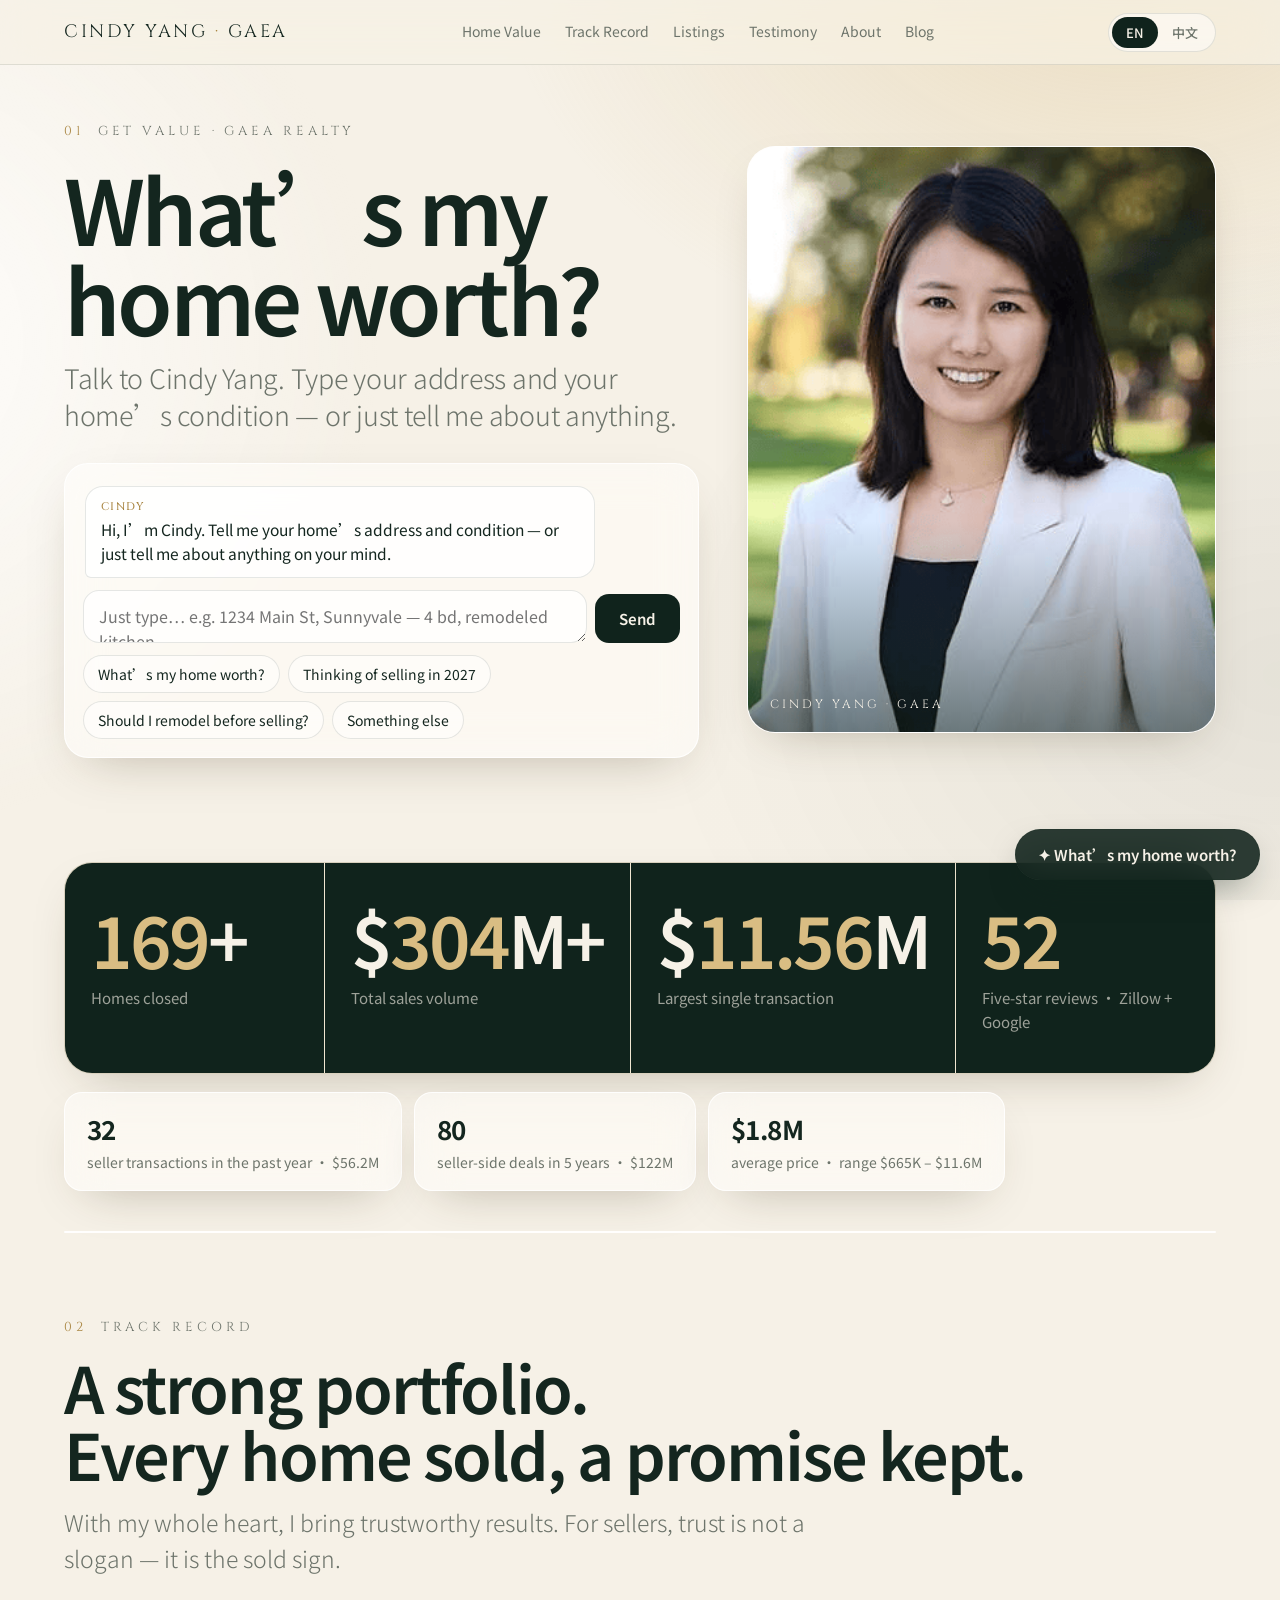
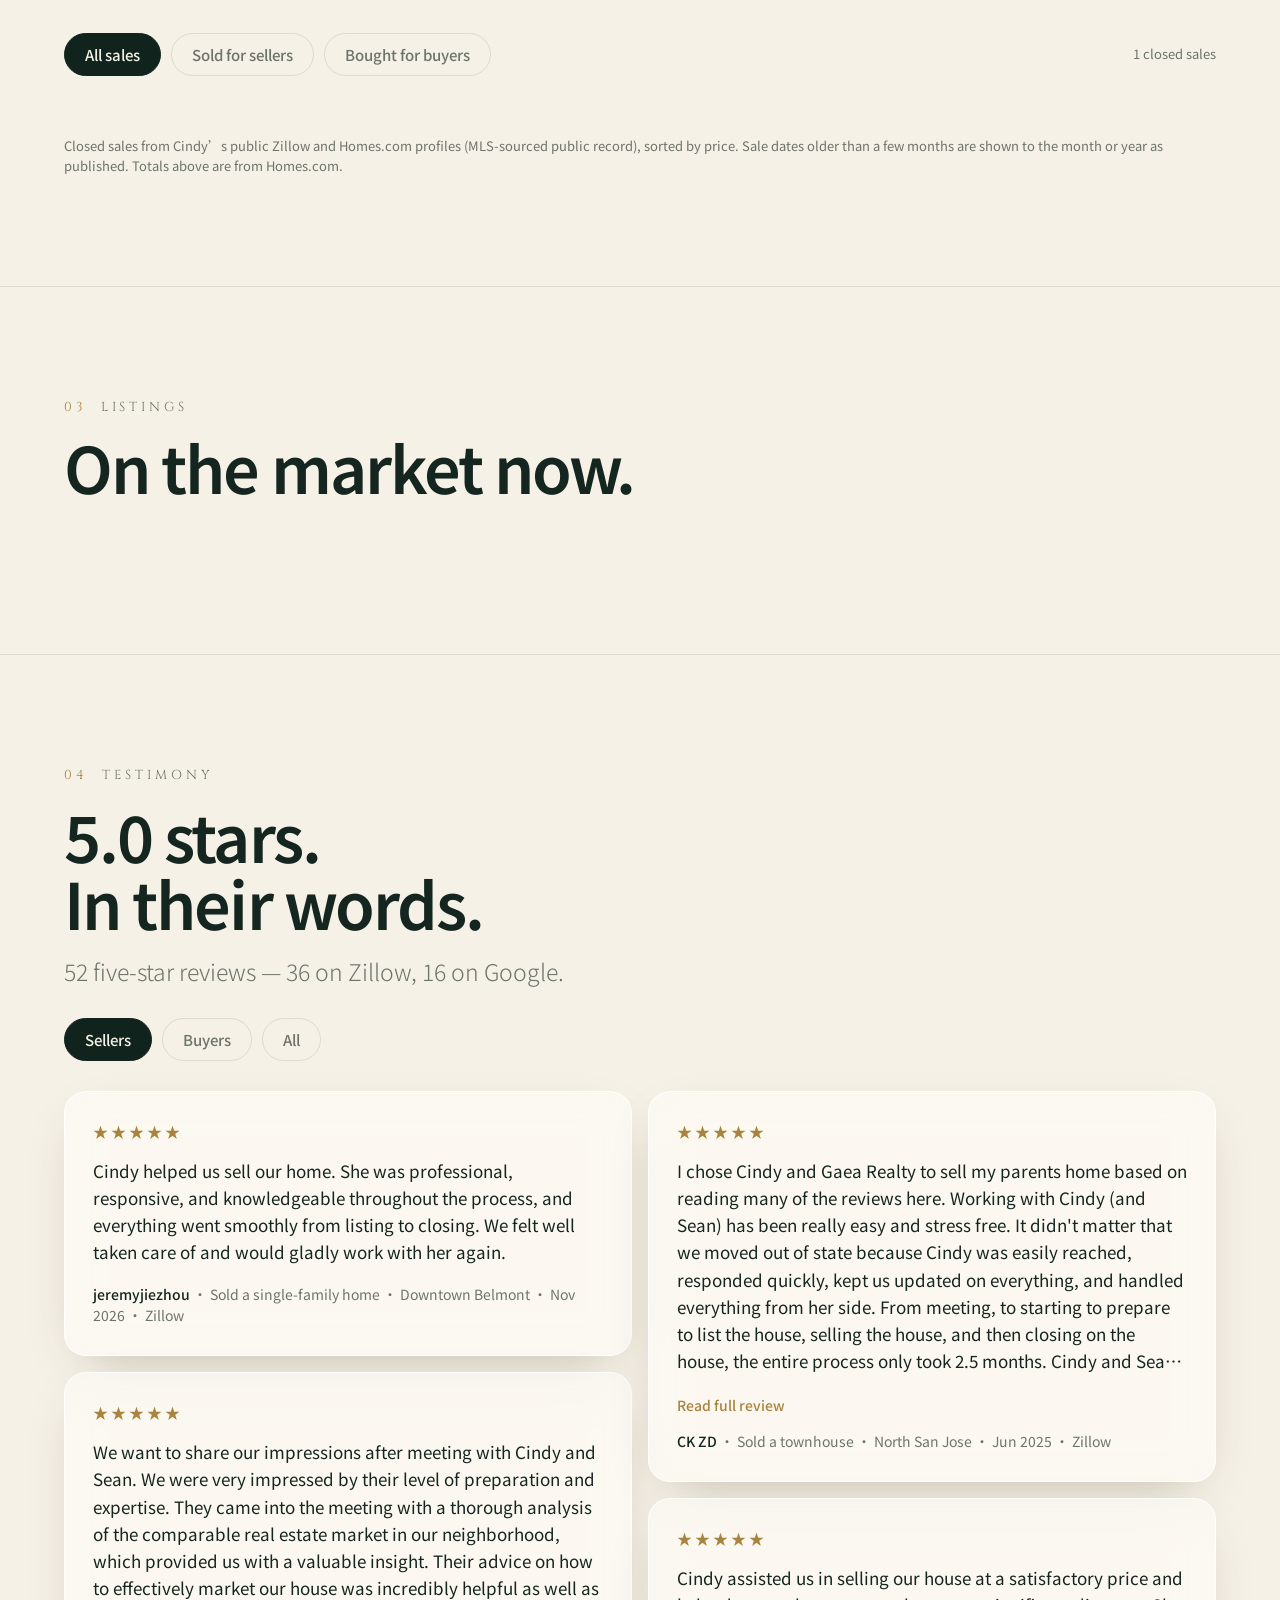
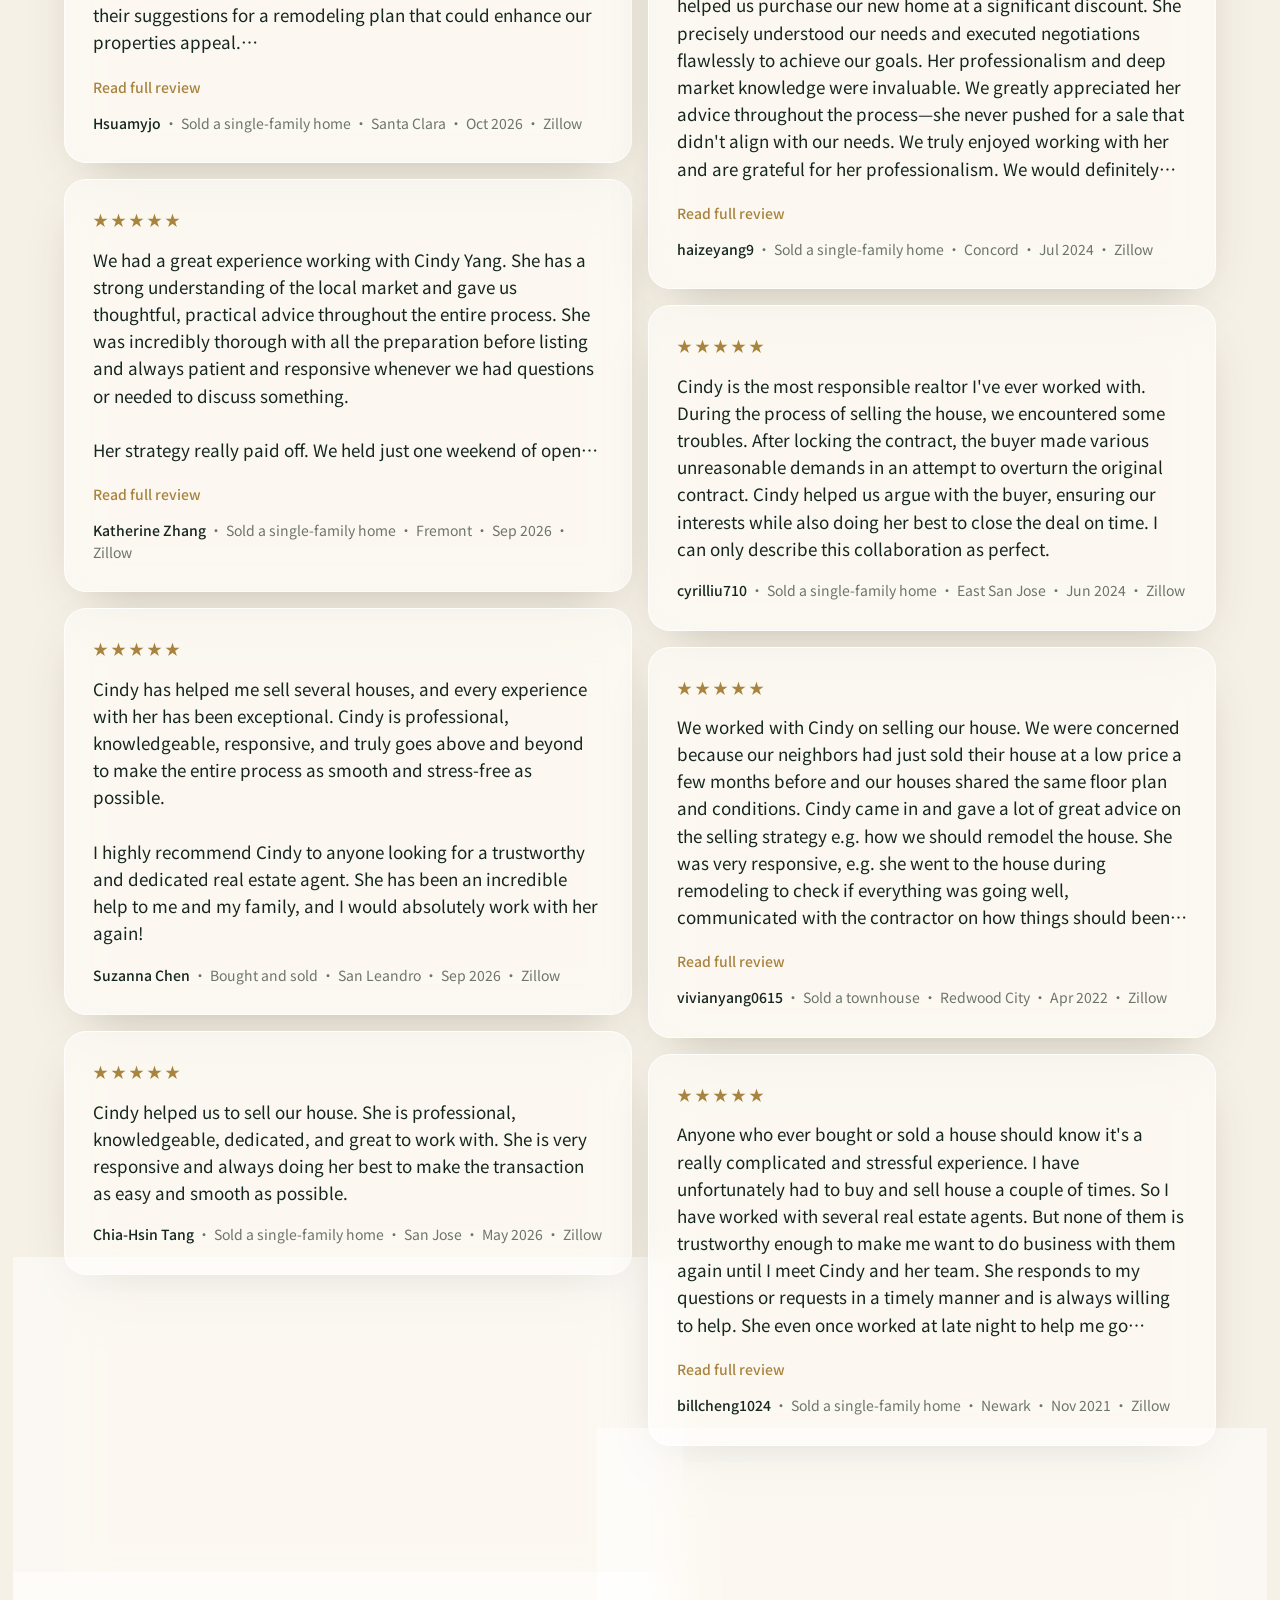
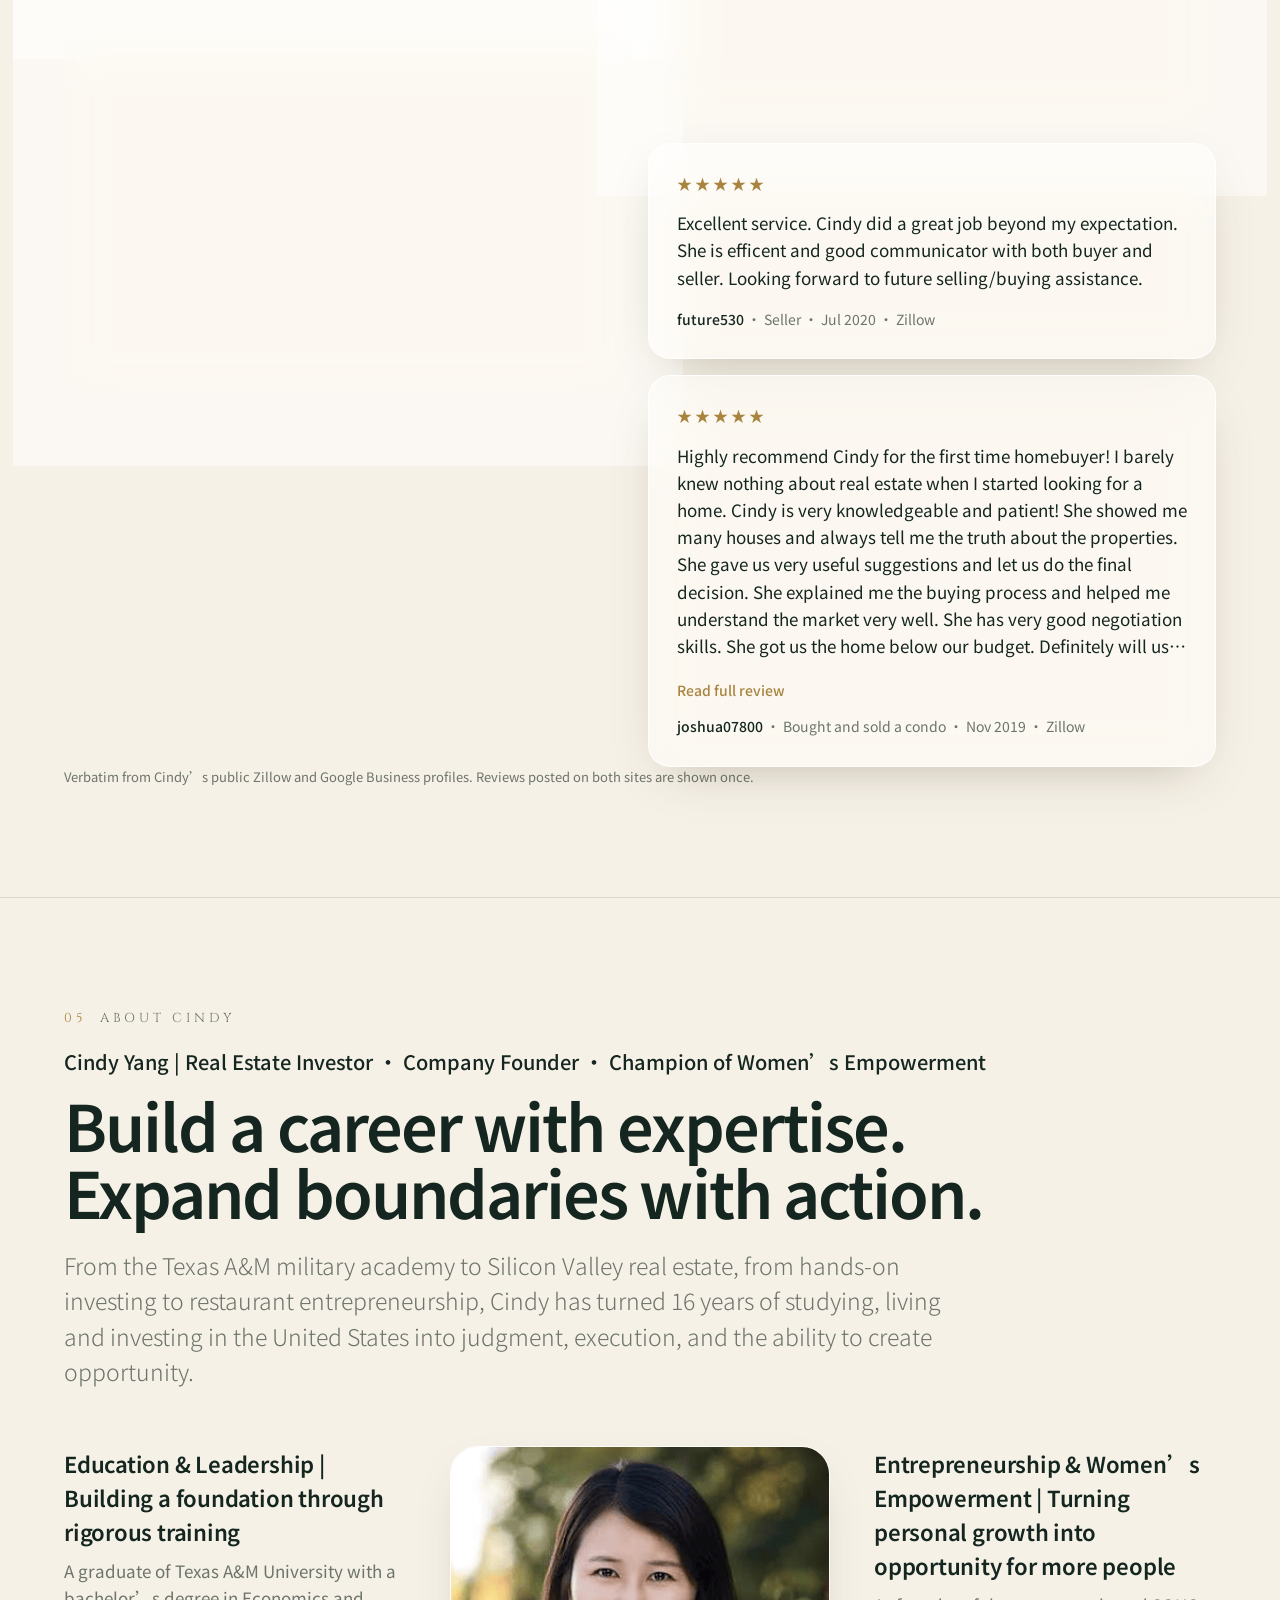
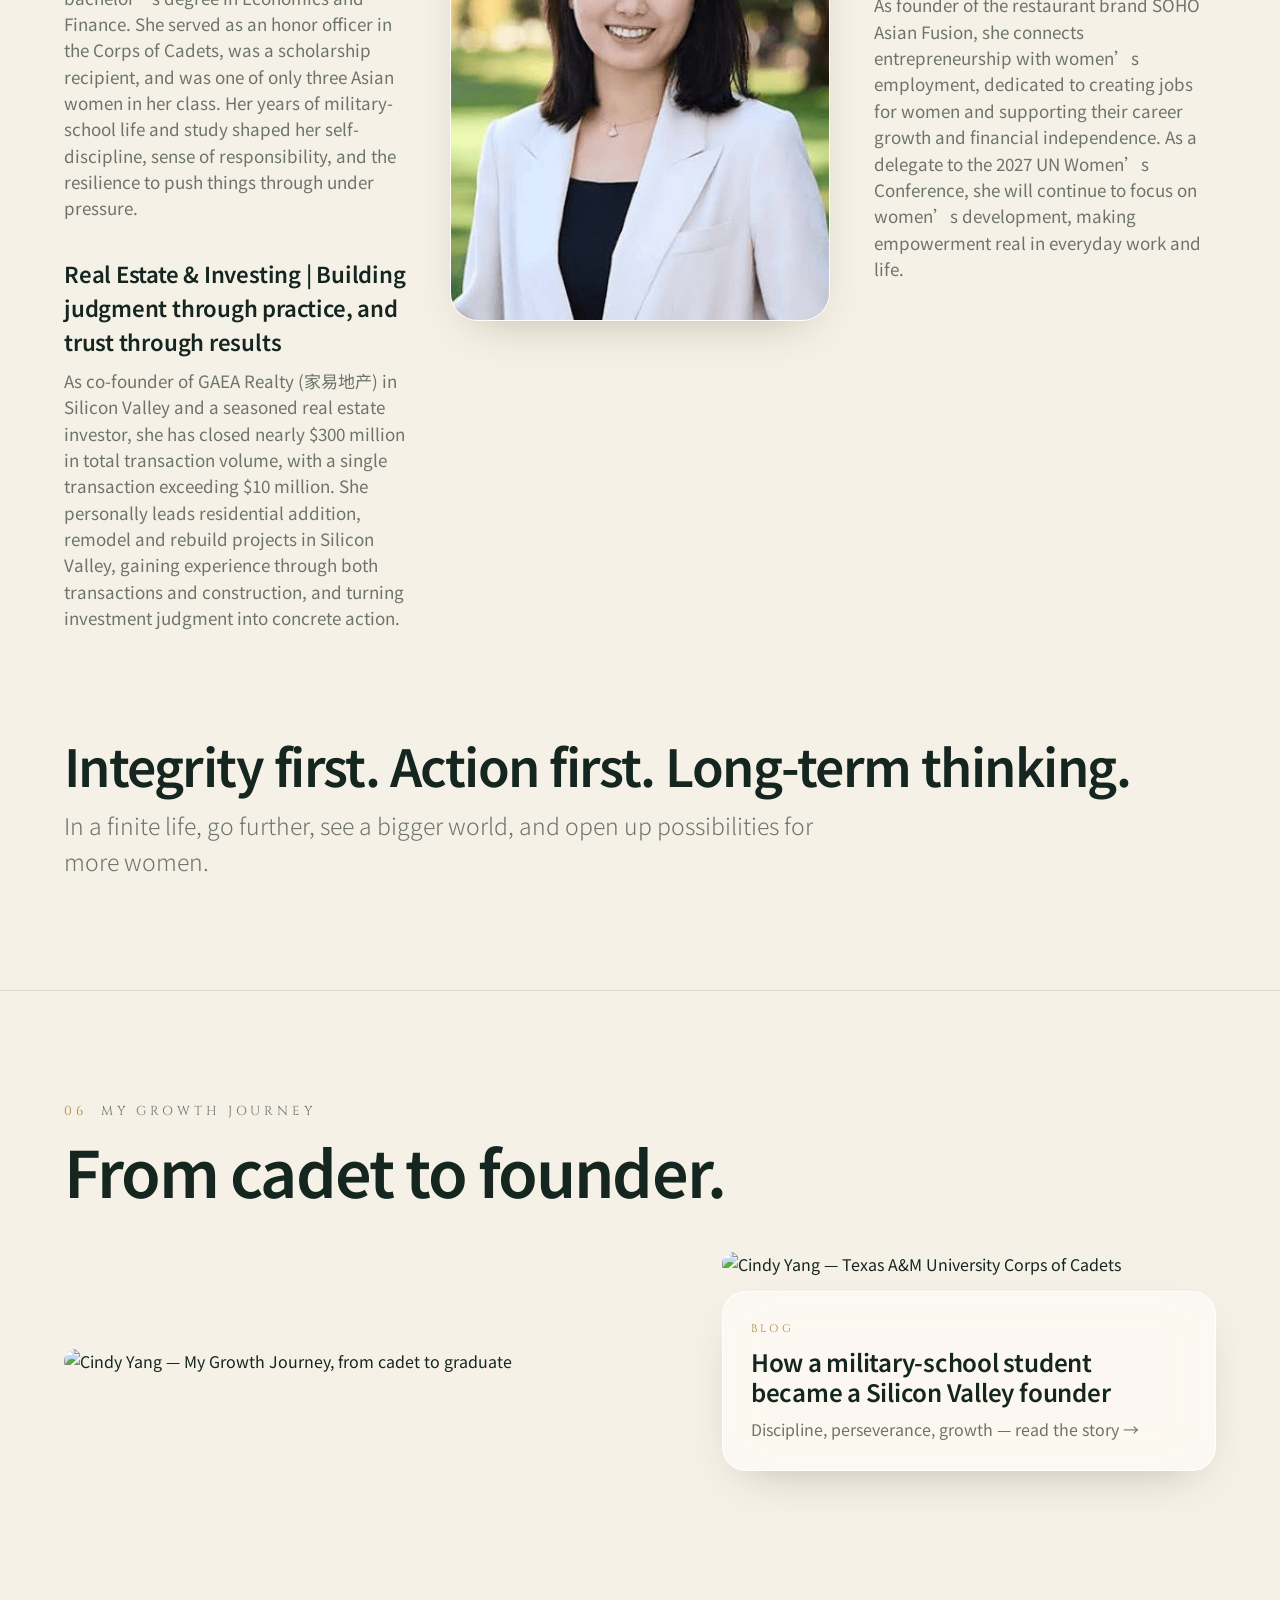
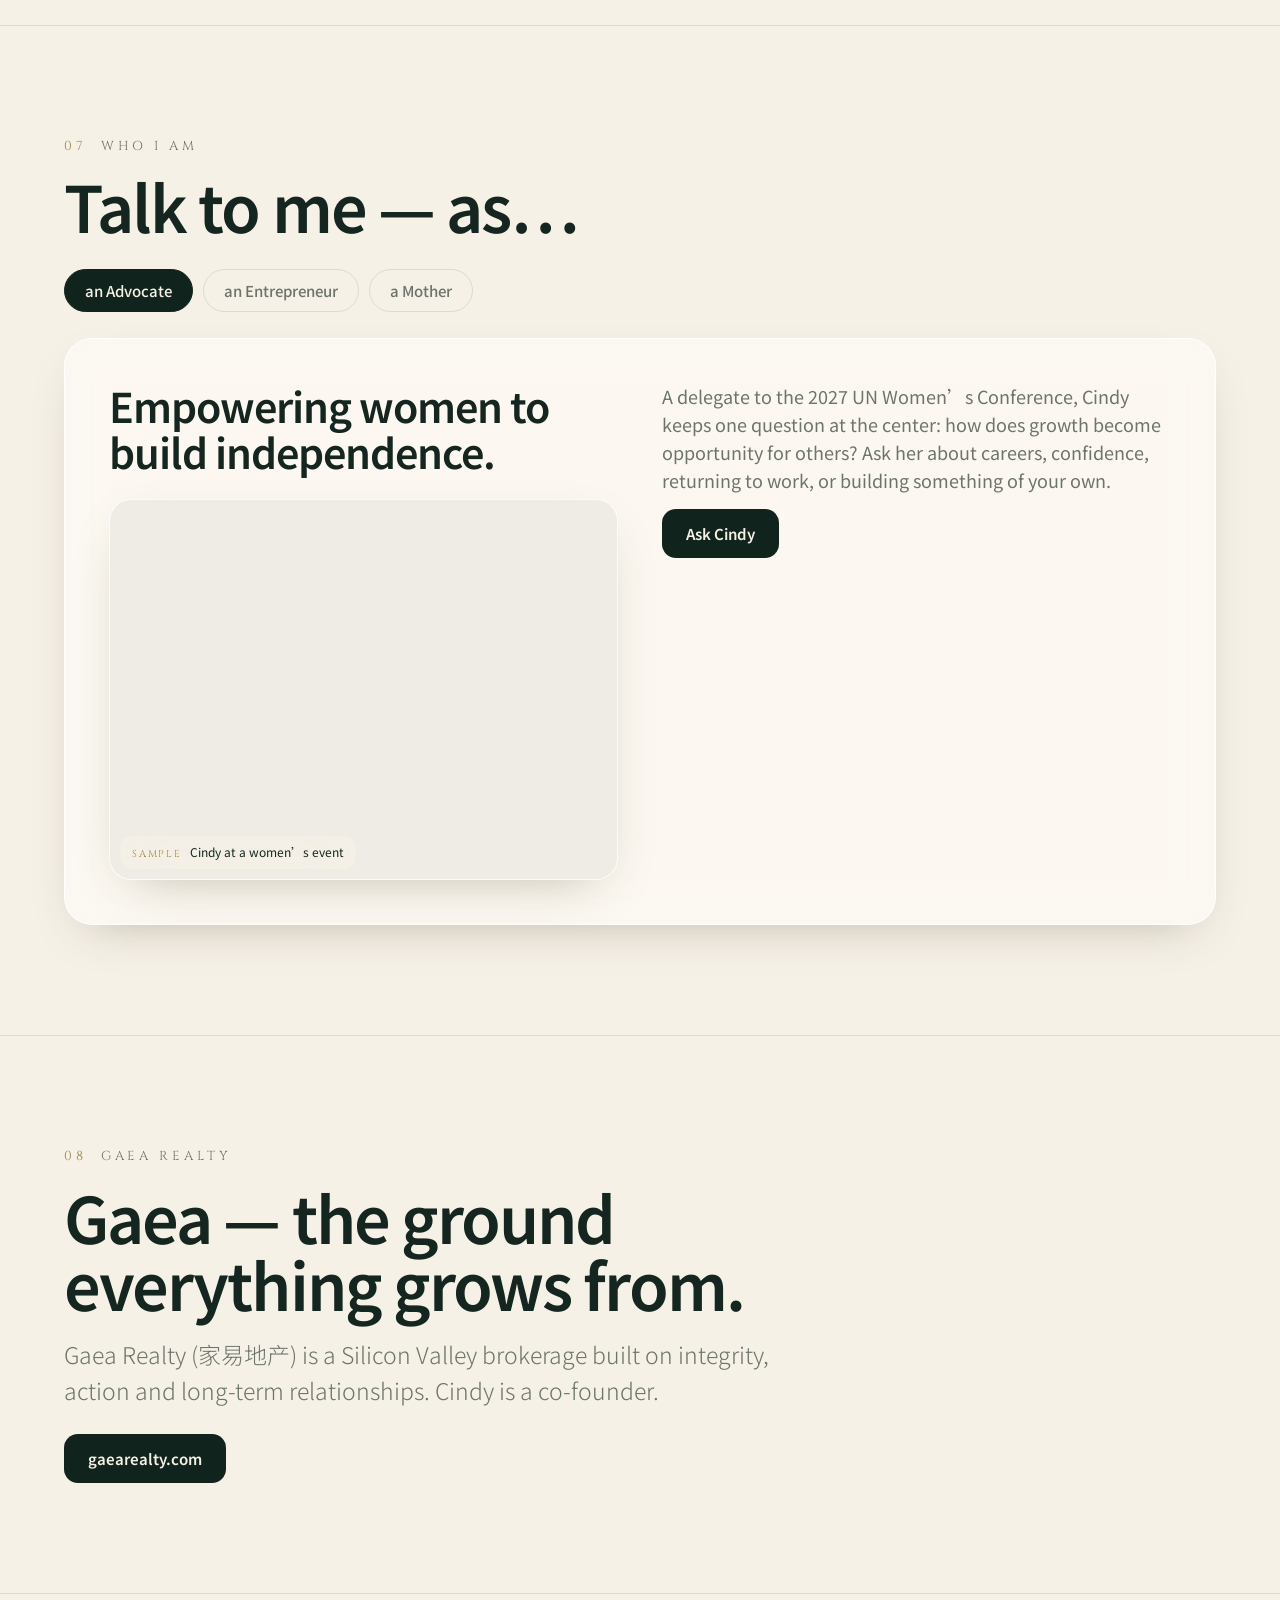
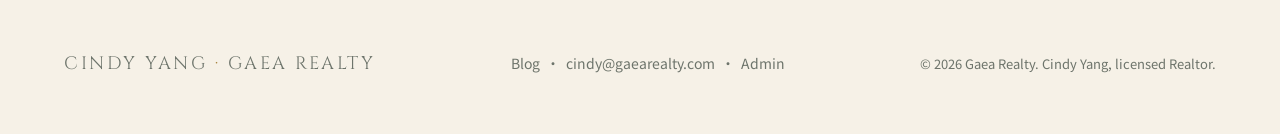
==== commit a1bd5a48: "Seller-lead redesign: valuation chat, full sales portfolio, verbatim bio, blog Co-Authored-By: Claud" ====
--- a/index.html
+++ b/index.html
@@ -4,406 +4,296 @@
 <meta charset="utf-8">
 <meta name="viewport" content="width=device-width,initial-scale=1">
 <title>Cindy Yang · Gaea Realty</title>
-<meta name="description" content="Cindy Yang — Silicon Valley real estate investor, founder, women-empowerment advocate. Gaea Realty.">
+<meta name="description" content="Cindy Yang — Silicon Valley real estate investor, founder and women-empowerment advocate at Gaea Realty. 169 homes closed, $304M+ in volume. What's your home worth? Just ask.">
 <link rel="preconnect" href="https://fonts.googleapis.com">
 <link href="https://fonts.googleapis.com/css2?family=Cinzel:wght@400;500;600&family=Noto+Sans+SC:wght@300;400;500;700&display=swap" rel="stylesheet">
-<style>
-:root{
-  --bg:#f6f1e7; --ink:#14261f; --mute:#6d746b; --deep:#10231c;
-  --slate:rgba(255,255,255,.52); --slate2:rgba(255,255,255,.78); --line:rgba(20,38,31,.11);
-  --gaea:#a8843f; --gold2:#d9bd83; --gaea-wash:rgba(184,147,90,.10);
-  --glass:blur(22px) saturate(1.5); --shadow:0 18px 50px -24px rgba(60,48,20,.35);
-  --sf:-apple-system,BlinkMacSystemFont,"SF Pro Display","SF Pro Text","Helvetica Neue","Noto Sans SC","PingFang SC",sans-serif;
-  --greek:"Cinzel","Trajan Pro","Optima",serif;
-}
-*{box-sizing:border-box;margin:0;padding:0}
-html{scroll-behavior:smooth}
-body{background:var(--bg);color:var(--ink);font-family:var(--sf);-webkit-font-smoothing:antialiased;line-height:1.55;overflow-x:hidden}
-body::before{content:"";position:fixed;inset:0;z-index:-1;background:
- radial-gradient(900px 620px at 88% -6%,rgba(217,189,131,.38),transparent 70%),
- radial-gradient(760px 700px at -12% 38%,rgba(255,255,255,.9),transparent 70%),
- radial-gradient(900px 700px at 100% 75%,rgba(16,35,28,.07),transparent 70%)}
-a{color:inherit;text-decoration:none}
-.wrap{max-width:1200px;margin:0 auto;padding:0 24px}
-/* language: show only active */
-html[lang=en] [data-l=zh],html[lang=zh] [data-l=en]{display:none!important}
-/* nav */
-nav{position:sticky;top:0;z-index:50;backdrop-filter:var(--glass);-webkit-backdrop-filter:var(--glass);background:rgba(246,241,231,.68);border-bottom:1px solid var(--line)}
-nav .wrap{display:flex;align-items:center;justify-content:space-between;height:64px;gap:16px}
-.brand{font-family:var(--greek);letter-spacing:.14em;font-size:18px;white-space:nowrap}
-.brand i{font-style:normal;color:var(--gaea)}
-.links{display:flex;gap:26px;font-size:14px;color:var(--mute)}
-.links a:hover{color:var(--ink)}
-.lang{display:flex;border:1px solid var(--line);border-radius:99px;padding:3px;background:var(--slate)}
-.lang button{border:0;background:none;color:var(--mute);font:500 13px var(--sf);padding:6px 14px;border-radius:99px;cursor:pointer}
-.lang button.on{background:var(--deep);color:#f6f1e7}
-@media(max-width:860px){.links{display:none}}
-/* type */
-.eyebrow{font-family:var(--greek);letter-spacing:.3em;text-transform:uppercase;font-size:13px;color:var(--mute)}
-.eyebrow b{color:var(--gaea);font-weight:400}
-h1{font-size:clamp(46px,9vw,128px);line-height:.98;font-weight:600;letter-spacing:-.04em}
-h2{font-size:clamp(34px,5.5vw,76px);line-height:1.05;font-weight:600;letter-spacing:-.03em}
-h3{font-size:22px;font-weight:600;letter-spacing:-.01em}
-.lead{font-size:clamp(18px,2vw,24px);color:var(--mute);max-width:760px;font-weight:300}
-section{padding:120px 0;border-top:1px solid var(--line)}
-.greek{font-family:var(--greek);color:var(--mute);letter-spacing:.2em}
-/* hero */
-.hero{border:0;padding:80px 0 110px}
-.hero-grid{display:grid;grid-template-columns:1.25fr .75fr;gap:56px;align-items:end}
-.hero h1 small{display:block;font-size:.34em;font-weight:300;letter-spacing:-.01em;color:var(--mute);margin-top:22px;line-height:1.3}
-.photo{position:relative;border-radius:28px;overflow:hidden;aspect-ratio:4/5;background:var(--slate2);border:1px solid var(--line)}
-.photo img{width:100%;height:100%;object-fit:cover;filter:none}
-.photo::after{content:"";position:absolute;inset:0;background:linear-gradient(180deg,transparent 62%,rgba(16,35,28,.55))}
-.photo span{position:absolute;left:22px;bottom:18px;z-index:2;font-family:var(--greek);letter-spacing:.25em;font-size:12px;color:#f6f1e7}
-@media(max-width:860px){.hero-grid{grid-template-columns:1fr}.photo{max-width:420px}}
-/* prompt box */
-.talk{margin-top:44px;border:1px solid rgba(255,255,255,.85);background:var(--slate);backdrop-filter:var(--glass);-webkit-backdrop-filter:var(--glass);box-shadow:var(--shadow);border-radius:22px;padding:20px;max-width:760px}
-.talk label{font-family:var(--greek);letter-spacing:.2em;font-size:12px;color:var(--mute);text-transform:uppercase}
-.talk .row{display:flex;gap:10px;margin-top:12px}
-input,textarea,select{width:100%;background:rgba(255,255,255,.7);border:1px solid var(--line);border-radius:14px;color:var(--ink);font:400 17px var(--sf);padding:15px 16px;outline:0}
-input:focus,textarea:focus,select:focus{border-color:rgba(168,132,63,.55)}
-.btn{border:0;cursor:pointer;background:var(--deep);color:#f6f1e7;font:600 16px var(--sf);padding:15px 26px;border-radius:14px;white-space:nowrap;transition:.2s}
-.btn:hover{transform:translateY(-1px);background:#1c3a2e}
-.btn.ghost{background:transparent;color:var(--ink);border:1px solid var(--line)}
-.chips{display:flex;flex-wrap:wrap;gap:8px;margin-top:14px}
-.chip{border:1px solid var(--line);background:var(--slate);color:var(--ink);padding:8px 14px;border-radius:99px;font:400 14px var(--sf);cursor:pointer;transition:.2s}
-.chip:hover{border-color:rgba(168,132,63,.6);background:var(--slate2)}
-/* intents */
-.intents{display:grid;grid-template-columns:repeat(3,1fr);gap:16px;margin-top:56px}
-.card{border:1px solid rgba(255,255,255,.8);background:var(--slate);backdrop-filter:var(--glass);-webkit-backdrop-filter:var(--glass);box-shadow:var(--shadow);border-radius:24px;padding:34px;transition:.25s}
-.card:hover{background:var(--slate2);transform:translateY(-3px)}
-.card .n{font-family:var(--greek);color:var(--gaea);font-size:14px;letter-spacing:.3em}
-.card h3{font-size:30px;margin:18px 0 10px}
-.card p{color:var(--mute)}
-@media(max-width:860px){.intents{grid-template-columns:1fr}}
-/* roles */
-.tabs{display:flex;gap:10px;margin:40px 0 28px;flex-wrap:wrap}
-.tab{border:1px solid var(--line);background:none;color:var(--mute);font:500 17px var(--sf);padding:12px 24px;border-radius:99px;cursor:pointer}
-.tab.on{background:var(--deep);color:#f6f1e7;border-color:var(--deep)}
-.pane{display:none;backdrop-filter:var(--glass);-webkit-backdrop-filter:var(--glass);box-shadow:var(--shadow);border:1px solid var(--line);background:var(--slate);border-radius:28px;padding:48px}
-.pane.on{display:grid;grid-template-columns:1fr 1fr;gap:48px}
-.pane h3{font-size:clamp(26px,3.4vw,44px);letter-spacing:-.025em;line-height:1.12}
-.pane p{color:var(--mute);font-size:18px;margin-bottom:14px}
-.pane .btn{margin-top:14px}
-@media(max-width:860px){.pane.on{grid-template-columns:1fr;gap:20px;padding:30px}}
-/* stats */
-.stats{display:grid;grid-template-columns:repeat(4,1fr);gap:1px;background:rgba(217,189,131,.22);box-shadow:var(--shadow);border:1px solid var(--line);border-radius:28px;overflow:hidden;margin-top:56px}
-.stat{background:var(--deep);color:#f6f1e7;padding:44px 26px}
-.stat .v em{color:var(--gold2)!important}.stat .k{color:rgba(246,241,231,.62)!important}
-.stat .v{font-size:clamp(44px,6vw,84px);font-weight:600;letter-spacing:-.04em;line-height:1}
-.stat .v em{font-style:normal;color:var(--gaea)}
-.stat .k{color:var(--mute);margin-top:12px;font-size:15px}
-@media(max-width:860px){.stats{grid-template-columns:1fr 1fr}}
-.pill-row{display:flex;gap:12px;flex-wrap:wrap;margin-top:30px}
-.pill{backdrop-filter:var(--glass);-webkit-backdrop-filter:var(--glass);box-shadow:var(--shadow);border:1px solid var(--line);background:var(--slate);border-radius:18px;padding:18px 22px}
-.pill b{display:block;font-size:28px;letter-spacing:-.02em}
-.pill span{color:var(--mute);font-size:14px}
-/* listings */
-.grid{display:grid;grid-template-columns:repeat(auto-fill,minmax(320px,1fr));gap:16px;margin-top:48px}
-.home{backdrop-filter:var(--glass);-webkit-backdrop-filter:var(--glass);box-shadow:var(--shadow);border:1px solid var(--line);background:var(--slate);border-radius:22px;padding:28px;display:flex;flex-direction:column;gap:10px;transition:.25s}
-.home:hover{background:var(--slate2)}
-.home .p{font-size:36px;font-weight:600;letter-spacing:-.03em}
-.home .a{font-size:17px}
-.home .m{color:var(--mute);font-size:14px}
-.home .d{color:var(--mute);font-size:14px;display:-webkit-box;-webkit-line-clamp:3;-webkit-box-orient:vertical;overflow:hidden}
-.tag{align-self:flex-start;font-size:12px;letter-spacing:.12em;text-transform:uppercase;border:1px solid rgba(168,132,63,.5);color:var(--gaea);padding:4px 10px;border-radius:99px}
-.home .btn{margin-top:auto;text-align:center;padding:12px}
-.home{overflow:hidden}
-.home .ph{margin:-28px -28px 8px;aspect-ratio:16/10;background:rgba(20,38,31,.06)}
-.ph img,.wall img,.strip img{width:100%;height:100%;object-fit:cover;display:block}
-.strip{display:grid;grid-template-columns:1.4fr 1fr 1fr 1.4fr;gap:14px;margin-top:10px}
-.strip div{border-radius:22px;overflow:hidden;aspect-ratio:4/3;box-shadow:var(--shadow);border:1px solid rgba(255,255,255,.8)}
-.strip div:nth-child(1),.strip div:nth-child(4){aspect-ratio:16/10}
-@media(max-width:860px){.strip{grid-template-columns:1fr 1fr}.strip div{aspect-ratio:4/3!important}}
-.wall{display:grid;grid-template-columns:repeat(4,1fr);grid-auto-flow:dense;gap:14px;margin-top:26px}
-.wall a{position:relative;border-radius:20px;overflow:hidden;aspect-ratio:4/3;display:block;box-shadow:var(--shadow);border:1px solid rgba(255,255,255,.8)}
-.wall a:nth-child(1),.wall a:nth-child(6){grid-column:span 2;grid-row:span 2;aspect-ratio:auto}
-.wall .cap{position:absolute;left:10px;right:10px;bottom:10px;padding:10px 14px;border-radius:14px;background:rgba(246,241,231,.72);backdrop-filter:var(--glass);-webkit-backdrop-filter:var(--glass);display:flex;justify-content:space-between;gap:10px;align-items:baseline;font-size:13px;color:var(--mute)}
-.wall .cap b{font-size:17px;color:var(--ink);letter-spacing:-.02em;white-space:nowrap}
-.wall .cap span{overflow:hidden;text-overflow:ellipsis;white-space:nowrap}
-.wall .sd{position:absolute;top:12px;left:12px;font-family:var(--greek);font-size:11px;letter-spacing:.2em;padding:5px 10px;border-radius:99px;background:rgba(16,35,28,.82);color:var(--gold2)}
-@media(max-width:860px){.wall{grid-template-columns:1fr 1fr}.wall a:nth-child(1),.wall a:nth-child(6){grid-column:span 2;grid-row:auto;aspect-ratio:16/10}}
-.ph.none{display:grid;place-items:center;font-family:var(--greek);letter-spacing:.4em;color:var(--gaea);font-size:15px;background:linear-gradient(135deg,rgba(217,189,131,.28),rgba(16,35,28,.08))}
-/* dummy photo slots — replace each .slot with <img src="photos/NAME.jpg"> when real photos arrive */
-.slot{position:relative;overflow:hidden;border-radius:22px;aspect-ratio:4/3;border:1px solid rgba(255,255,255,.8);background:rgba(20,38,31,.06) center/cover no-repeat;box-shadow:var(--shadow)}
-.slot>div{position:absolute;left:10px;bottom:10px;padding:7px 12px;border-radius:12px;background:rgba(246,241,231,.74);backdrop-filter:var(--glass);-webkit-backdrop-filter:var(--glass);font-family:var(--greek);letter-spacing:.18em;font-size:10px;color:var(--gaea);text-transform:uppercase}
-.slot small{display:inline;margin-left:8px;font-family:var(--sf);letter-spacing:0;text-transform:none;color:var(--ink);font-size:12px}
-.pane .slot{margin-top:26px}
-.life{display:grid;grid-template-columns:repeat(4,minmax(0,1fr));gap:14px;margin-top:56px;align-items:start}
-.life .slot{aspect-ratio:4/5;min-width:0}
-@media(max-width:860px){.life{grid-template-columns:1fr 1fr}.life .slot{aspect-ratio:4/3!important}}
-/* worth */
-.worth{display:grid;grid-template-columns:1fr 1fr;gap:56px;align-items:center}
-.form{backdrop-filter:var(--glass);-webkit-backdrop-filter:var(--glass);box-shadow:var(--shadow);border:1px solid var(--line);background:var(--slate);border-radius:28px;padding:34px;display:grid;gap:12px}
-.form .two{display:grid;grid-template-columns:1fr 1fr;gap:12px}
-.note{color:var(--mute);font-size:13px}
-.trust{margin-top:34px;display:grid;gap:14px}
-.trust div{border-left:2px solid rgba(168,132,63,.55);padding-left:18px;color:var(--mute);font-size:18px}
-.trust b{color:var(--ink);font-weight:500}
-@media(max-width:860px){.worth{grid-template-columns:1fr}}
-/* testimony */
-.rv{columns:2 340px;column-gap:16px;margin-top:48px}
-.rv figure{break-inside:avoid;backdrop-filter:var(--glass);-webkit-backdrop-filter:var(--glass);box-shadow:var(--shadow);border:1px solid var(--line);background:var(--slate);border-radius:22px;padding:28px;margin-bottom:16px}
-.stars{color:var(--gaea);letter-spacing:.2em;font-size:15px}
-.rv blockquote{font-size:19px;margin:14px 0 18px;letter-spacing:-.005em}
-.rv figcaption{color:var(--mute);font-size:14px}
-.rv figcaption b{color:var(--ink);font-weight:500}
-.rv blockquote{font-size:17px;line-height:1.6}
-.rv blockquote.clamp{display:-webkit-box;-webkit-line-clamp:8;-webkit-box-orient:vertical;overflow:hidden}
-.more{background:none;border:0;color:var(--gaea);font:500 14px var(--sf);cursor:pointer;padding:0;margin:-6px 0 16px}
-.sold{margin-top:22px;backdrop-filter:var(--glass);-webkit-backdrop-filter:var(--glass);box-shadow:var(--shadow);border:1px solid var(--line);border-radius:22px;overflow:hidden;background:var(--slate)}
-.srow{display:grid;grid-template-columns:130px 1.6fr 1fr 130px;gap:16px;align-items:baseline;padding:16px 24px;border-top:1px solid var(--line)}
-.srow:first-child{border-top:0}
-.srow b{font-size:20px;font-weight:600;letter-spacing:-.02em}
-.srow i{font-style:normal;color:var(--mute);font-size:14px}
-.srow i:last-child{text-align:right}
-@media(max-width:860px){.srow{grid-template-columns:1fr 1fr;gap:4px 12px;padding:14px 18px}.srow span{grid-column:1/-1;order:-1}.srow i{white-space:nowrap}.srow i:last-child{grid-column:1/-1;text-align:left}.lang button{white-space:nowrap}.brand{font-size:15px}.srow b{font-size:18px}}
-/* about */
-.about p{color:var(--mute);font-size:19px;margin-top:14px;max-width:820px}
-.about h3{margin-top:44px;font-size:28px}
-.about h3 span:first-child{color:var(--gaea);font-family:var(--greek);margin-right:6px}
-.creed{font-size:clamp(28px,4.2vw,56px);font-weight:600;letter-spacing:-.03em;margin-top:70px;line-height:1.15}
-/* chat */
-.chat{position:fixed;right:20px;bottom:20px;z-index:60}
-.chat .fab{border:1px solid var(--line);backdrop-filter:var(--glass);-webkit-backdrop-filter:var(--glass);background:rgba(16,35,28,.86);color:#f6f1e7;font:600 15px var(--sf);padding:14px 22px;border-radius:99px;cursor:pointer;box-shadow:0 14px 34px -12px rgba(16,35,28,.5)}
-footer{border-top:1px solid var(--line);padding:60px 0;color:var(--mute);font-size:14px}
-footer .wrap{display:flex;justify-content:space-between;flex-wrap:wrap;gap:16px}
-.reveal{opacity:0;transform:translateY(24px);transition:1s cubic-bezier(.2,.7,.2,1)}
-.reveal.in{opacity:1;transform:none}
-</style>
+<link rel="stylesheet" href="site.css">
 </head>
 <body>
 
 <nav><div class="wrap">
   <a class="brand" href="#top">CINDY YANG <i>·</i> GAEA</a>
   <div class="links">
-    <a href="#talk"><span data-l="en">Talk to me</span><span data-l="zh">与我交流</span></a>
+    <a href="#top"><span data-l="en">Home Value</span><span data-l="zh">房屋估值</span></a>
     <a href="#record"><span data-l="en">Track Record</span><span data-l="zh">成交战绩</span></a>
-    <a href="#gallery"><span data-l="en">Gallery</span><span data-l="zh">房源</span></a>
-    <a href="#worth"><span data-l="en">Home Value</span><span data-l="zh">房屋估值</span></a>
+    <a href="#listings"><span data-l="en">Listings</span><span data-l="zh">在售房源</span></a>
     <a href="#testimony"><span data-l="en">Testimony</span><span data-l="zh">客户评价</span></a>
-    <a href="#gaea">Gaea Realty</a>
-  </div>
-  <div class="lang"><button id="bEn" class="on" onclick="setLang('en')">EN</button><button id="bZh" onclick="setLang('zh')">中文</button></div>
+    <a href="#about"><span data-l="en">About</span><span data-l="zh">关于 Cindy</span></a>
+    <a href="blog.html"><span data-l="en">Blog</span><span data-l="zh">博客</span></a>
+  </div>
+  <div class="lang"><button data-lang-btn="en" onclick="setLang('en')">EN</button><button data-lang-btn="zh" onclick="setLang('zh')">中文</button></div>
 </div></nav>
 
+<!-- 01 · HERO: What's my home worth? (chat) -->
 <header class="hero" id="top"><div class="wrap hero-grid">
   <div>
-    <div class="eyebrow reveal"><b>01</b> &nbsp;<span data-l="en">Gaea Realty · Silicon Valley</span><span data-l="zh">Gaea 家易地产 · 硅谷</span></div>
-    <h1 class="reveal" style="margin-top:26px">
-      <span data-l="en">Talk to me.<small>Cindy Yang — real estate investor, founder, and a woman who turns responsibility into results for her clients.</small></span>
-      <span data-l="zh">与我聊聊。<small>Cindy Yang｜地产投资人 · 企业创始人 · 女性赋能践行者。把责任，变成对客户的结果。</small></span>
+    <div class="eyebrow reveal"><b>01</b> &nbsp;<span data-l="en">Get Value · Gaea Realty</span><span data-l="zh">房屋估值 · Gaea 家易地产</span></div>
+    <h1 class="reveal" style="margin-top:22px">
+      <span data-l="en">What’s my home worth?<small>Talk to Cindy Yang. Type your address and your home’s condition — or just tell me about anything.</small></span>
+      <span data-l="zh">我的房子值多少？<small>和 Cindy Yang 聊聊。输入地址和房屋状况，或者，想聊什么都可以。</small></span>
     </h1>
-    <div class="talk reveal" id="talk">
-      <label><span data-l="en">Ask me anything — homes, value, schools, life in the Bay</span><span data-l="zh">想问什么都可以 —— 买房、估值、学区、湾区生活</span></label>
-      <div class="row">
-        <input id="q" data-ph-en="e.g. Is this a good time to sell in Palo Alto?" data-ph-zh="例如：现在在 Palo Alto 卖房合适吗？" placeholder="e.g. Is this a good time to sell in Palo Alto?">
-        <button class="btn" onclick="ask()"><span data-l="en">Send</span><span data-l="zh">发送</span></button>
+    <div class="chatbox glass reveal" id="chat">
+      <div class="thread" id="thread"></div>
+      <div class="chatin">
+        <textarea id="q" rows="1" data-ph-en="Just type… e.g. 1234 Main St, Sunnyvale — 4 bd, remodeled kitchen" data-ph-zh="直接输入… 例如：1234 Main St, Sunnyvale，4 房，厨房翻新过"></textarea>
+        <button class="btn" id="send" aria-label="Send"><span data-l="en">Send</span><span data-l="zh">发送</span></button>
       </div>
       <div class="chips" id="chips"></div>
     </div>
   </div>
-  <div class="photo reveal"><img src="cindy.png" alt="Cindy Yang"><span>CINDY YANG · GAEA</span></div>
-</div>
-<div class="wrap" style="margin-top:70px"><div class="strip reveal" id="strip"></div></div></header>
-
-<section><div class="wrap">
-  <div class="eyebrow"><b>02</b> &nbsp;<span data-l="en">Start here</span><span data-l="zh">从这里开始</span></div>
-  <h2 style="margin-top:18px"><span data-l="en">One conversation.<br>Three ways in.</span><span data-l="zh">一次交谈，<br>三个入口。</span></h2>
-  <div class="intents">
-    <a class="card reveal" href="#gallery"><div class="n">01</div><h3>Get House</h3><p><span data-l="en">See Cindy’s current listings across Palo Alto, Mountain View, San Jose and beyond — then tell her what you’re looking for.</span><span data-l="zh">浏览 Cindy 在 Palo Alto、Mountain View、San Jose 等地的在售房源，再告诉她你想要什么。</span></p></a>
-    <a class="card reveal" href="#worth"><div class="n">02</div><h3>Get Value</h3><p><span data-l="en">What’s my house worth? A real answer from real comps — not an algorithm’s guess.</span><span data-l="zh">我的房子值多少？基于真实成交的判断，而不是算法的猜测。</span></p></a>
-    <a class="card reveal" href="#talk" onclick="focusQ()"><div class="n">03</div><h3>Talk to Me</h3><p><span data-l="en">Education, family, relocation, investing, starting a business — ask the question behind the question.</span><span data-l="zh">教育、家庭、搬迁、投资、创业 —— 问出问题背后的那个问题。</span></p></a>
-  </div>
-</div></section>
-
-<section><div class="wrap">
-  <div class="eyebrow"><b>03</b> &nbsp;<span data-l="en">Who I am</span><span data-l="zh">我是谁</span></div>
-  <h2 style="margin-top:18px"><span data-l="en">Talk to me —<br>as…</span><span data-l="zh">请与我交流 ——<br>以这些身份：</span></h2>
-  <div class="tabs">
+  <div class="photo reveal"><img id="heroImg" src="img/cindy-hero.jpg" alt="Cindy Yang" onerror="this.onerror=null;this.src='cindy.png'"><span>CINDY YANG · GAEA</span></div>
+</div></header>
+
+<!-- 02 · TRACK RECORD + PORTFOLIO -->
+<section id="record" style="padding-top:40px;border-top:0"><div class="wrap">
+  <div class="stats reveal">
+    <div class="stat"><div class="v"><em data-count="169">0</em>+</div><div class="k"><span data-l="en">Homes closed</span><span data-l="zh">成交套数</span></div></div>
+    <div class="stat"><div class="v">$<em data-count="304">0</em>M+</div><div class="k"><span data-l="en">Total sales volume</span><span data-l="zh">累计成交金额</span></div></div>
+    <div class="stat"><div class="v">$<em data-count="11.56" data-dec="2">0</em>M</div><div class="k"><span data-l="en">Largest single transaction</span><span data-l="zh">单笔最高成交</span></div></div>
+    <div class="stat"><div class="v"><em data-count="52">0</em></div><div class="k"><span data-l="en">Five-star reviews · Zillow + Google</span><span data-l="zh">五星评价 · Zillow + Google</span></div></div>
+  </div>
+  <div class="pill-row">
+    <div class="pill glass"><b>32</b><span data-l="en">seller transactions in the past year · $56.2M</span><span data-l="zh">过去一年卖方成交 · $56.2M</span></div>
+    <div class="pill glass"><b>80</b><span data-l="en">seller-side deals in 5 years · $122M</span><span data-l="zh">五年卖方成交 · $122M</span></div>
+    <div class="pill glass"><b>$1.8M</b><span data-l="en">average price · range $665K – $11.6M</span><span data-l="zh">平均成交价 · 区间 $665K – $11.6M</span></div>
+  </div>
+
+  <div class="feature glass reveal" id="feature"></div>
+
+  <div style="margin-top:84px">
+    <div class="eyebrow"><b>02</b> &nbsp;Track Record</div>
+    <h2 style="margin-top:16px"><span data-l="en">A strong portfolio.<br>Every home sold, a promise kept.</span><span data-l="zh">一份扎实的战绩。<br>每一套成交，都是一次兑现。</span></h2>
+    <p class="lead" style="margin-top:18px"><span data-l="en">With my whole heart, I bring trustworthy results. For sellers, trust is not a slogan — it is the sold sign.</span><span data-l="zh">我用全部诚意，带来值得信赖的结果。对卖家而言，信任不是口号，而是成交的那一刻。</span></p>
+  </div>
+  <div class="pf-head">
+    <div class="tabs" id="pff">
+      <button class="tab on" data-f="all"><span data-l="en">All sales</span><span data-l="zh">全部成交</span></button>
+      <button class="tab" data-f="seller"><span data-l="en">Sold for sellers</span><span data-l="zh">为卖家售出</span></button>
+      <button class="tab" data-f="buyer"><span data-l="en">Bought for buyers</span><span data-l="zh">为买家购入</span></button>
+    </div>
+    <span class="note" id="pfCount"></span>
+  </div>
+  <div class="pf" id="pf"></div>
+  <div style="margin-top:22px;display:flex;gap:12px;flex-wrap:wrap;align-items:center"><button class="btn ghost" id="pfMore"></button></div>
+  <p class="note" style="margin-top:16px"><span data-l="en">Closed sales from Cindy’s public Zillow and Homes.com profiles (MLS-sourced public record), sorted by price. Sale dates older than a few months are shown to the month or year as published. Totals above are from Homes.com.</span><span data-l="zh">成交记录来自 Cindy 的 Zillow 与 Homes.com 公开主页（源自 MLS 的公开成交记录），按成交价从高到低排列。较早的成交日期按来源页面精确到月或年。上方总计数据来自 Homes.com。</span></p>
+</div></section>
+
+<!-- 03 · CURRENT LISTINGS -->
+<section id="listings"><div class="wrap">
+  <div class="eyebrow"><b>03</b> &nbsp;Listings</div>
+  <h2 style="margin-top:16px"><span data-l="en">On the market now.</span><span data-l="zh">正在出售。</span></h2>
+  <div class="grid" id="homes"></div>
+</div></section>
+
+<!-- 04 · TESTIMONY -->
+<section id="testimony"><div class="wrap">
+  <div class="eyebrow"><b>04</b> &nbsp;Testimony</div>
+  <h2 style="margin-top:16px"><span data-l="en">5.0 stars.<br>In their words.</span><span data-l="zh">5.0 星。<br>来自客户的原话。</span></h2>
+  <p class="lead" style="margin-top:18px"><span data-l="en">52 five-star reviews — 36 on Zillow, 16 on Google.</span><span data-l="zh">52 条五星评价 —— Zillow 36 条，Google 16 条。</span></p>
+  <div class="tabs" id="rvf" style="margin-top:28px">
+    <button class="tab on" data-k="s"><span data-l="en">Sellers</span><span data-l="zh">卖家</span></button>
+    <button class="tab" data-k="b"><span data-l="en">Buyers</span><span data-l="zh">买家</span></button>
+    <button class="tab" data-k="all"><span data-l="en">All</span><span data-l="zh">全部</span></button>
+  </div>
+  <div class="rv" id="rv"></div>
+  <p class="note"><span data-l="en">Verbatim from Cindy’s public Zillow and Google Business profiles. Reviews posted on both sites are shown once.</span><span data-l="zh">原文摘自 Cindy 的 Zillow 与 Google 商家公开页面；两处重复发布的评价只显示一次。</span></p>
+</div></section>
+
+<!-- 05 · ABOUT (verbatim bio, CN + EN) -->
+<section id="about"><div class="wrap">
+  <div class="eyebrow"><b>05</b> &nbsp;<span data-l="en">About Cindy</span><span data-l="zh">关于 Cindy</span></div>
+  <p style="margin-top:18px;font-size:20px;font-weight:500"><span data-l="en">Cindy Yang | Real Estate Investor · Company Founder · Champion of Women’s Empowerment</span><span data-l="zh">Cindy Yang｜地产投资人 · 企业创始人 · 女性赋能践行者</span></p>
+  <h2 style="margin-top:14px"><span data-l="en">Build a career with expertise.<br>Expand boundaries with action.</span><span data-l="zh">以专业建立事业，<br>以行动拓展边界。</span></h2>
+  <p class="lead" style="margin-top:22px;max-width:900px"><span data-l="en">From the Texas A&amp;M military academy to Silicon Valley real estate, from hands-on investing to restaurant entrepreneurship, Cindy has turned 16 years of studying, living and investing in the United States into judgment, execution, and the ability to create opportunity.</span><span data-l="zh">从 Texas A&amp;M 军校到硅谷地产，从投资实战到餐饮创业，Cindy 将16年在美求学，生活与投资经历，转化为判断力，执行力与创造机会的能力。</span></p>
+  <div class="bio">
+    <div class="col">
+      <h3><span data-l="en">Education &amp; Leadership | Building a foundation through rigorous training</span><span data-l="zh">教育与领导力｜在严格训练中建立底色</span></h3>
+      <p><span data-l="en">A graduate of Texas A&amp;M University with a bachelor’s degree in Economics and Finance. She served as an honor officer in the Corps of Cadets, was a scholarship recipient, and was one of only three Asian women in her class. Her years of military-school life and study shaped her self-discipline, sense of responsibility, and the resilience to push things through under pressure.</span><span data-l="zh">毕业于 Texas A&amp;M University，拥有经济与金融本科学历。曾为 Corps of Cadets荣誉军官，奖学金获得者，也是同届仅有的三位亚裔女性之一。军校生活学习经历塑造了她的自律、担当，以及面对压力时推动事情落地的韧性。</span></p>
+      <h3><span data-l="en">Real Estate &amp; Investing | Building judgment through practice, and trust through results</span><span data-l="zh">地产与投资｜用实战积累判断，用结果建立信任</span></h3>
+      <p><span data-l="en">As co-founder of GAEA Realty (家易地产) in Silicon Valley and a seasoned real estate investor, she has closed nearly $300 million in total transaction volume, with a single transaction exceeding $10 million. She personally leads residential addition, remodel and rebuild projects in Silicon Valley, gaining experience through both transactions and construction, and turning investment judgment into concrete action.</span><span data-l="zh">作为硅谷 GAEA 家易地产联合创始人、资深地产投资人，累计成交金额近3亿美元，单笔成交金额超过1,000万美元。亲自操盘硅谷住宅加建、改建与重建项目，在交易与建设实践中积累经验，将投资判断落实为具体行动。</span></p>
+    </div>
+    <div class="mid reveal"><img src="cindy.png" alt="Cindy Yang"></div>
+    <div class="col">
+      <h3><span data-l="en">Entrepreneurship &amp; Women’s Empowerment | Turning personal growth into opportunity for more people</span><span data-l="zh">创业与女性赋能｜把个人成长转化为更多人的机会</span></h3>
+      <p><span data-l="en">As founder of the restaurant brand SOHO Asian Fusion, she connects entrepreneurship with women’s employment, dedicated to creating jobs for women and supporting their career growth and financial independence. As a delegate to the 2027 UN Women’s Conference, she will continue to focus on women’s development, making empowerment real in everyday work and life.</span><span data-l="zh">作为餐饮品牌 SOHO Asian Fusion 创始人，她将创业与女性就业相连接，致力于为女性创造工作机会，支持职业成长与经济独立。作为2027年联合国妇女代表大会参会代表，她将继续关注女性发展，让赋能落在真实的工作与生活中。</span></p>
+    </div>
+  </div>
+  <div class="creed"><span data-l="en">Integrity first. Action first. Long-term thinking.</span><span data-l="zh">诚信为本，行动为先，长期主义。</span></div>
+  <p class="lead" style="margin-top:14px"><span data-l="en">In a finite life, go further, see a bigger world, and open up possibilities for more women.</span><span data-l="zh">在有限的人生里，走更远的路，看更大的世界，也为更多女性打开可能。</span></p>
+</div></section>
+
+<!-- 06 · GROWTH STORY → blog -->
+<section id="story"><div class="wrap">
+  <div class="eyebrow"><b>06</b> &nbsp;<span data-l="en">My Growth Journey</span><span data-l="zh">成长历程</span></div>
+  <h2 style="margin-top:16px"><span data-l="en">From cadet to founder.</span><span data-l="zh">从军校学员，到创业者。</span></h2>
+  <div class="story">
+    <a href="blog.html?p=from-cadet-to-founder" class="reveal"><img src="img/growth-journey.webp" alt="Cindy Yang — My Growth Journey, from cadet to graduate" loading="lazy"></a>
+    <div class="stack">
+      <a href="blog.html?p=from-cadet-to-founder" class="reveal"><img src="img/corps-of-cadets.webp" alt="Cindy Yang — Texas A&amp;M University Corps of Cadets" loading="lazy"></a>
+      <a class="post-card glass reveal" href="blog.html?p=from-cadet-to-founder">
+        <div class="eyebrow" style="font-size:11px"><b>Blog</b></div>
+        <h3><span data-l="en">How a military-school student became a Silicon Valley founder</span><span data-l="zh">一个军校生，如何走进硅谷地产与创业</span></h3>
+        <p><span data-l="en">Discipline, perseverance, growth — read the story →</span><span data-l="zh">自律、坚持、成长 —— 阅读全文 →</span></p>
+      </a>
+    </div>
+  </div>
+  <div id="latest" class="posts"></div>
+</div></section>
+
+<!-- 07 · TALK TO ME AS… -->
+<section id="roles"><div class="wrap">
+  <div class="eyebrow"><b>07</b> &nbsp;<span data-l="en">Who I am</span><span data-l="zh">我是谁</span></div>
+  <h2 style="margin-top:16px"><span data-l="en">Talk to me — as…</span><span data-l="zh">请与我交流 —— 以这些身份：</span></h2>
+  <div class="tabs" style="margin-top:30px">
     <button class="tab on" data-t="adv"><span data-l="en">an Advocate</span><span data-l="zh">倡导者</span></button>
     <button class="tab" data-t="ent"><span data-l="en">an Entrepreneur</span><span data-l="zh">创业者</span></button>
     <button class="tab" data-t="mom"><span data-l="en">a Mother</span><span data-l="zh">母亲</span></button>
   </div>
-  <div class="pane on" id="adv">
+  <div class="pane glass on" id="adv">
     <div><h3><span data-l="en">Empowering women to build independence.</span><span data-l="zh">让女性拥有自己的事业与独立。</span></h3><div class="slot" data-photo="advocate"><div>Sample<small><span data-l="en">Cindy at a women’s event</span><span data-l="zh">Cindy 在女性活动现场</span></small></div></div></div>
-    <div><p><span data-l="en">A delegate to the 2027 UN Women’s conference, Cindy keeps one question at the center: how does growth become opportunity for others? Ask her about careers, confidence, returning to work, or building something of your own.</span><span data-l="zh">作为 2027 年联合国妇女代表大会参会代表，Cindy 始终关心：个人成长，如何变成他人的机会？职业、自信、重返职场、开始自己的事业 —— 都可以聊。</span></p>
+    <div><p><span data-l="en">A delegate to the 2027 UN Women’s Conference, Cindy keeps one question at the center: how does growth become opportunity for others? Ask her about careers, confidence, returning to work, or building something of your own.</span><span data-l="zh">作为 2027 年联合国妇女代表大会参会代表，Cindy 始终关心：个人成长，如何变成他人的机会？职业、自信、重返职场、开始自己的事业 —— 都可以聊。</span></p>
     <button class="btn" onclick="seed('I’d like to talk about women’s career and empowerment.','我想聊聊女性职业发展与赋能。')"><span data-l="en">Ask Cindy</span><span data-l="zh">向 Cindy 提问</span></button></div>
   </div>
-  <div class="pane" id="ent">
+  <div class="pane glass" id="ent">
     <div><h3><span data-l="en">From SOHO Asian Fusion to Silicon Valley property.</span><span data-l="zh">从 SOHO Asian Fusion 到硅谷地产。</span></h3><div class="slot" data-photo="entrepreneur"><div>Sample<small><span data-l="en">SOHO Asian Fusion / the team</span><span data-l="zh">SOHO Asian Fusion / 团队</span></small></div></div></div>
     <div><p><span data-l="en">Founder of restaurant brand SOHO Asian Fusion and co-founder of Gaea Realty. She builds teams, creates jobs — especially for women — and has personally run residential addition, remodel and rebuild projects in the Valley.</span><span data-l="zh">餐饮品牌 SOHO Asian Fusion 创始人、Gaea 家易地产联合创始人。她组建团队、创造就业（尤其为女性），并亲自操盘硅谷住宅加建、改建与重建项目。</span></p>
     <button class="btn" onclick="seed('I’m an entrepreneur thinking about real estate investing.','我是创业者，想了解地产投资。')"><span data-l="en">Ask Cindy</span><span data-l="zh">向 Cindy 提问</span></button></div>
   </div>
-  <div class="pane" id="mom">
+  <div class="pane glass" id="mom">
     <div><h3><span data-l="en">Choosing a home is choosing a life for your family.</span><span data-l="zh">选一个家，就是为家人选择一种生活。</span></h3><div class="slot" data-photo="mother"><div>Sample<small><span data-l="en">Cindy with family</span><span data-l="zh">Cindy 与家人</span></small></div></div></div>
     <div><p><span data-l="en">Schools, commute, community, space to grow. Cindy answers as a parent first, then as an agent — with the patience and honesty her clients mention again and again.</span><span data-l="zh">学区、通勤、社区、成长空间。Cindy 先以母亲的角度、再以经纪人的角度回答 —— 客户一再提到的耐心与坦诚。</span></p>
-    <button class="btn" onclick="seed('We’re a family looking for a home with good schools.','我们是家庭买家，想找学区好的房子。')"><span data-l="en">Ask Cindy</span><span data-l="zh">向 Cindy 提问</span></button></div>
-  </div>
-</div></section>
-
-<section class="about"><div class="wrap">
-  <div class="eyebrow"><b>04</b> &nbsp;<span data-l="en">Growth · Responsibility · Service</span><span data-l="zh">成长 · 责任 · 服务</span></div>
-  <h2 style="margin-top:18px"><span data-l="en">Build a career with expertise.<br>Expand boundaries with action.</span><span data-l="zh">以专业建立事业，<br>以行动拓展边界。</span></h2>
-  <p><span data-l="en">From the Texas A&amp;M Corps of Cadets to Silicon Valley real estate, from hands-on investing to restaurant entrepreneurship — sixteen years of study, life and investing in the U.S., turned into judgment, execution, and the ability to create opportunity.</span><span data-l="zh">从 Texas A&amp;M 军校到硅谷地产，从投资实战到餐饮创业，Cindy 将 16 年在美求学、生活与投资经历，转化为判断力、执行力与创造机会的能力。</span></p>
-  <h3><span>I.</span> <span data-l="en">Education &amp; leadership — a foundation built under strict training</span><span data-l="zh">教育与领导力｜在严格训练中建立底色</span></h3>
-  <p><span data-l="en">Texas A&amp;M University graduate in Economics and Finance. Former honor officer of the Corps of Cadets, scholarship recipient, and one of only three Asian women in her class. Military-school life shaped her discipline, accountability, and the resilience to get things done under pressure.</span><span data-l="zh">毕业于 Texas A&amp;M University，拥有经济与金融本科学历。曾为 Corps of Cadets 荣誉军官、奖学金获得者，也是同届仅有的三位亚裔女性之一。军校生活塑造了她的自律、担当，以及面对压力时推动事情落地的韧性。</span></p>
-  <h3><span>II.</span> <span data-l="en">Real estate &amp; investing — judgment from practice, trust from results</span><span data-l="zh">地产与投资｜用实战积累判断，用结果建立信任</span></h3>
-  <p><span data-l="en">Co-founder of Gaea Realty and a veteran investor, with nearly $300M in closed volume and single transactions above $10M. She personally leads Silicon Valley addition, remodel and rebuild projects — turning investment judgment into concrete action.</span><span data-l="zh">作为硅谷 GAEA 家易地产联合创始人、资深地产投资人，累计成交金额近 3 亿美元，单笔成交金额超过 1,000 万美元。亲自操盘硅谷住宅加建、改建与重建项目，将投资判断落实为具体行动。</span></p>
-  <h3><span>III.</span> <span data-l="en">Entrepreneurship &amp; empowerment — turning growth into opportunity</span><span data-l="zh">创业与女性赋能｜把个人成长转化为更多人的机会</span></h3>
-  <p><span data-l="en">As founder of SOHO Asian Fusion, she connects entrepreneurship with women’s employment — creating jobs and supporting career growth and financial independence. As a delegate to the 2027 UN Women’s conference, she keeps working to make empowerment real in everyday work and life.</span><span data-l="zh">作为餐饮品牌 SOHO Asian Fusion 创始人，她将创业与女性就业相连接，为女性创造工作机会，支持职业成长与经济独立。作为 2027 年联合国妇女代表大会参会代表，她让赋能落在真实的工作与生活中。</span></p>
-  <div class="life"><div class="slot" data-photo="tamu"><div>Sample<small><span data-l="en">Texas A&amp;M · Corps of Cadets</span><span data-l="zh">Texas A&amp;M 军校</span></small></div></div><div class="slot" data-photo="jobsite"><div>Sample<small><span data-l="en">On a remodel job site</span><span data-l="zh">改建工地现场</span></small></div></div><div class="slot" data-photo="clients"><div>Sample<small><span data-l="en">With clients at closing</span><span data-l="zh">与客户交房</span></small></div></div><div class="slot" data-photo="life"><div>Sample<small><span data-l="en">Everyday life in the Bay</span><span data-l="zh">湾区日常</span></small></div></div></div>
-  <div class="creed"><span data-l="en">Integrity first. Action first. Long-term thinking.</span><span data-l="zh">诚信为本，行动为先，长期主义。</span></div>
-  <p><span data-l="en">In a finite life — go further, see a bigger world, and open the door for more women.</span><span data-l="zh">在有限的人生里，走更远的路，看更大的世界，也为更多女性打开可能。</span></p>
-</div></section>
-
-<section id="record"><div class="wrap">
-  <div class="eyebrow"><b>05</b> &nbsp;Track Record</div>
-  <h2 style="margin-top:18px"><span data-l="en">A strong portfolio.<br>Every home sold, a promise kept.</span><span data-l="zh">一份扎实的战绩。<br>每一套成交，都是一次兑现。</span></h2>
-  <p class="lead" style="margin-top:22px"><span data-l="en">With my whole heart, I bring trustworthy results. For sellers, trust is not a slogan — it is the sold sign.</span><span data-l="zh">我用全部诚意，带来值得信赖的结果。对卖家而言，信任不是口号，而是成交的那一刻。</span></p>
-  <div class="stats">
-    <div class="stat"><div class="v"><em data-count="171">0</em>+</div><div class="k"><span data-l="en">Homes closed</span><span data-l="zh">成交套数</span></div></div>
-    <div class="stat"><div class="v">$<em data-count="304">0</em>M+</div><div class="k"><span data-l="en">Total sales volume</span><span data-l="zh">累计成交金额</span></div></div>
-    <div class="stat"><div class="v">$<em data-count="11.6" data-dec="1">0</em>M</div><div class="k"><span data-l="en">Largest single transaction</span><span data-l="zh">单笔最高成交</span></div></div>
-    <div class="stat"><div class="v"><em data-count="52">0</em></div><div class="k"><span data-l="en">Five-star reviews · Zillow + Google</span><span data-l="zh">五星评价 · Zillow + Google</span></div></div>
-  </div>
-  <div class="pill-row">
-    <div class="pill"><b>32</b><span data-l="en">seller transactions in the past year · $56.2M</span><span data-l="zh">过去一年卖方成交 · $56.2M</span></div>
-    <div class="pill"><b>80</b><span data-l="en">seller-side deals in 5 years · $122M</span><span data-l="zh">五年卖方成交 · $122M</span></div>
-    <div class="pill"><b>$1.8M</b><span data-l="en">average price · range $665K – $11.6M</span><span data-l="zh">平均成交价 · 区间 $665K – $11.6M</span></div>
-  </div>
-  <p class="note" style="margin-top:18px"><span data-l="en">Source: Homes.com and Zillow agent profiles, figures as displayed at time of build; MLS-verified list of closed sales available on request.</span><span data-l="zh">数据来源：Homes.com 与 Zillow 经纪人主页（页面显示数据）；经 MLS 核验的成交清单可按需提供。</span></p>
-  <h3 style="margin-top:64px;font-size:28px"><span data-l="en">Homes sold for sellers</span><span data-l="zh">为卖家售出的房子</span></h3>
-  <div class="wall" id="wall"></div>
-  <div class="sold" id="sold"></div>
-  <button class="btn ghost" id="soldMore" style="margin-top:18px"></button>
-  <p class="note" style="margin-top:14px"><span data-l="en">Seller-side closed sales as shown on Cindy’s public Zillow profile (most recent 63 on record). Prices above $1M are shown to the nearest thousand.</span><span data-l="zh">卖方成交记录来自 Cindy 的 Zillow 公开主页（最近 63 笔）。100 万美元以上的价格取到千位。</span></p>
-</div></section>
-
-<section id="gallery"><div class="wrap">
-  <div class="eyebrow"><b>06</b> &nbsp;Gallery</div>
-  <h2 style="margin-top:18px"><span data-l="en">Current listings.</span><span data-l="zh">在售房源。</span></h2>
-  <div class="grid" id="homes"></div>
-</div></section>
-
-<section id="worth"><div class="wrap worth">
-  <div>
-    <div class="eyebrow"><b>07</b> &nbsp;Get Value</div>
-    <h2 style="margin-top:18px"><span data-l="en">What’s my house worth?</span><span data-l="zh">我的房子值多少？</span></h2>
-    <p class="lead" style="margin-top:20px"><span data-l="en">Tell me about your home. I’ll come back with a real market analysis — comparable sales, pricing strategy, and a plan.</span><span data-l="zh">告诉我你的房子。我会回复一份真实的市场分析 —— 可比成交、定价策略与行动方案。</span></p>
-    <div class="trust">
-      <div><b><span data-l="en">Trust.</span><span data-l="zh">信任。</span></b> <span data-l="en">With my whole heart, results you can rely on.</span><span data-l="zh">以全部诚意，交付可以依赖的结果。</span></div>
-      <div><b><span data-l="en">Portfolio.</span><span data-l="zh">战绩。</span></b> <span data-l="en">Every home we’ve sold is part of a strong portfolio.</span><span data-l="zh">我们卖出的每一套房，都是一份扎实的作品集。</span></div>
-    </div>
-  </div>
-  <form class="form" onsubmit="worth(event)">
-    <input id="wa" required placeholder="Property address / 房屋地址">
-    <div class="two"><input id="wn" required placeholder="Name / 姓名"><input id="wc" required placeholder="Phone or email / 电话或邮箱"></div>
-    <select id="wt"><option>When are you thinking of selling? / 计划何时出售？</option><option>Now / 现在</option><option>3–6 months / 3–6 个月</option><option>Just curious / 只是了解</option></select>
-    <button class="btn" type="submit"><span data-l="en">Get my home value</span><span data-l="zh">获取房屋估值</span></button>
-    <span class="note"><span data-l="en">Opens your email app with the details prefilled.</span><span data-l="zh">将打开邮件应用并预填信息。</span></span>
-  </form>
-</div></section>
-
-<section id="testimony"><div class="wrap">
-  <div class="eyebrow"><b>08</b> &nbsp;Testimony</div>
-  <h2 style="margin-top:18px"><span data-l="en">5.0 stars.<br>In their words.</span><span data-l="zh">5.0 星。<br>来自客户的原话。</span></h2>
-  <p class="lead" style="margin-top:20px"><span data-l="en">52 five-star reviews — 36 on Zillow, 16 on Google. Every one of them, in full.</span><span data-l="zh">52 条五星评价 —— Zillow 36 条，Google 16 条。全文呈现，一条不落。</span></p>
-  <div class="tabs" id="rvf">
-    <button class="tab on" data-k="s"><span data-l="en">Sellers</span><span data-l="zh">卖家</span></button>
-    <button class="tab" data-k="b"><span data-l="en">Buyers</span><span data-l="zh">买家</span></button>
-    <button class="tab" data-k="all"><span data-l="en">All</span><span data-l="zh">全部</span></button>
-  </div>
-  <div class="rv" id="rv" style="margin-top:0"></div>
-  <p class="note"><span data-l="en">Verbatim from Cindy’s public Zillow and Google Business profiles, in the clients’ original words. Reviews posted on both sites are shown once.</span><span data-l="zh">原文摘自 Cindy 的 Zillow 与 Google 商家公开页面，保留客户原话；两处重复发布的评价只显示一次。</span></p>
-</div></section>
-
+    <button class="btn" onclick="seed('We’re a family thinking about our next home.','我们是一家人，在考虑下一个家。')"><span data-l="en">Ask Cindy</span><span data-l="zh">向 Cindy 提问</span></button></div>
+  </div>
+</div></section>
+
+<!-- 08 · GAEA -->
 <section id="gaea"><div class="wrap">
-  <div class="eyebrow"><b>09</b> &nbsp;Gaea Realty · <span class="greek">GAEA</span></div>
-  <h2 style="margin-top:18px"><span data-l="en">Gaea — the ground<br>everything grows from.</span><span data-l="zh">Gaea —— 万物生长的大地。</span></h2>
-  <p class="lead" style="margin-top:22px"><span data-l="en">Gaea Realty (家易地产) is a Silicon Valley brokerage built on integrity, action and long-term relationships. Cindy is a co-founder.</span><span data-l="zh">Gaea 家易地产是一家立足硅谷、以诚信、行动与长期关系为本的经纪公司。Cindy 为联合创始人之一。</span></p>
-  <a class="btn" style="display:inline-block;margin-top:28px" href="https://www.gaearealty.com" target="_blank" rel="noopener">gaearealty.com</a>
+  <div class="eyebrow"><b>08</b> &nbsp;Gaea Realty</div>
+  <h2 style="margin-top:16px"><span data-l="en">Gaea — the ground<br>everything grows from.</span><span data-l="zh">Gaea —— 万物生长的大地。</span></h2>
+  <p class="lead" style="margin-top:20px"><span data-l="en">Gaea Realty (家易地产) is a Silicon Valley brokerage built on integrity, action and long-term relationships. Cindy is a co-founder.</span><span data-l="zh">Gaea 家易地产是一家立足硅谷、以诚信、行动与长期关系为本的经纪公司。Cindy 为联合创始人之一。</span></p>
+  <a class="btn" style="margin-top:26px" href="https://www.gaearealty.com" target="_blank" rel="noopener">gaearealty.com</a>
 </div></section>
 
 <footer><div class="wrap">
   <div class="brand">CINDY YANG <i>·</i> GAEA REALTY</div>
-  <div>cindy.gaearealty.com</div>
+  <div><a href="blog.html">Blog</a> &nbsp;·&nbsp; <a href="mailto:cindy@gaearealty.com">cindy@gaearealty.com</a> &nbsp;·&nbsp; <a href="admin/">Admin</a></div>
   <div class="note">© 2026 Gaea Realty. Cindy Yang, licensed Realtor.</div>
 </div></footer>
 
-<div class="chat"><button class="fab" onclick="focusQ()">✦ <span data-l="en">Talk to Cindy</span><span data-l="zh">与 Cindy 交流</span></button></div>
+<button class="fab" onclick="focusQ()">✦ <span data-l="en">What’s my home worth?</span><span data-l="zh">我的房子值多少？</span></button>
 
 <script src="data.js"></script>
+<script src="site.js"></script>
 <script>
-const CONTACT="cindy@gaearealty.com";
-const T={
- prompts:{en:["I want to buy a home","What’s my house worth?","Best school districts?","Relocating to the Bay Area","Investing in rental property","I’m a woman starting a business"],
-          zh:["我想买房","我的房子值多少？","哪些学区最好？","搬到湾区","投资出租房","我是女性创业者"]},
- homes:[
-  {p:"$1,998,000",a:"742 Homer Ave, Palo Alto",m:"3 bd · 2 ba · 788 sqft",d:"Abundant natural light, updated kitchen with gas stove, and a skylit attic with installed flooring.",s:""},
-  {p:"$2,588,000",a:"182 Melia Loop, Mountain View",m:"3 bd · 2.5 ba · 1,812 sqft",d:"Whisman Station, 2018-built single family home with a gourmet kitchen and spa-inspired primary suite.",s:"Co-listing"},
-  {p:"$1,450,000",a:"114 Granada Dr, Mountain View",m:"3 bd · 2.5 ba · 1,422 sqft",d:"Quiet, private, move-in ready end-unit townhome with detached garage and landscaped backyard.",s:"Co-listing"},
-  {p:"$929,888",a:"1949 Mahuron Cir, San Jose",m:"3 bd · 3 ba · 1,667 sqft",d:"Onyx community floor plan facing the park, with high ceilings and a modern kitchen.",s:""},
-  {p:"$840,000",a:"192 William Manly St #6, San Jose",m:"2 bd · 2 ba · 1,668 sqft",d:"Communications Hill home with oversized windows and a large private balcony.",s:"Under contract"}
- ],
- sold:[["$11.56M","Largest sale"],["$4.65M","Sold"],["$4.50M","Sold"],["$3.88M","Sold"],["$3.78M","Sold · co-list"],["$3.70M","Sold"]],
- rv:[
-  ["Cindy helped us sell our home. She was professional, responsive, and knowledgeable throughout the process, and everything went smoothly from listing to closing. We felt well taken care of and would gladly work with her again.","jeremyjiezhou","Seller · Belmont · Nov 2026"],
-  ["We were very impressed by their level of preparation and expertise. They came into the meeting with a thorough analysis of the comparable real estate market in our neighborhood…","Hsuamyjo","Seller · Santa Clara · Oct 2026"],
-  ["She has a strong understanding of the local market and gave us thoughtful, practical advice throughout the entire process…","Katherine Zhang","Seller · Fremont · Sep 2026"],
-  ["Cindy has helped me sell several houses, and every experience with her has been exceptional. Cindy is professional, knowledgeable, responsive, and truly goes above and beyond to make the entire process as smooth and stress-free as possible.","Suzanna Chen","Seller · San Leandro · Sep 2026"],
-  ["Cindy helped us to sell our house. She is professional, knowledgeable, dedicated, and great to work with. She is very responsive and always doing her best to make the transaction as easy and smooth as possible.","Chia-Hsin Tang","Seller · May 2026"],
-  ["Cindy did an outstanding job throughout the whole selling process. She knows the market and knows how to reach the buyers, and prepared the best strategy to sell. She knows what to communicate to us and what to handle by herself…","ChenranLi","Seller · May 2026"],
-  ["We had a great experience working with Cindy. She is very patient, honest, and professional throughout the entire process. She truly cared about our family’s needs…","yan y926","Client · Feb 2026"],
-  ["We feel so lucky to have worked with Cindy! She was incredibly patient and genuine throughout the entire home-buying process. She never pushed us to make decisions…","yanglanou","Buyer · Oct 2025"],
-  ["Incredible experience! Cindy is professional, knowledgeable, and genuinely cares about her clients. She made finding my home easy and efficient. I would recommend her to anyone!","LynnJiang2","Buyer · May 2026"]
- ]
-};
-const $=s=>document.querySelector(s);
-function setLang(l){document.documentElement.lang=l;$('#bEn').classList.toggle('on',l==='en');$('#bZh').classList.toggle('on',l==='zh');
-  $('#q').placeholder=$('#q').dataset['ph'+l[0].toUpperCase()+l.slice(1)]||$('#q').dataset.phEn;$('#q').placeholder=$('#q').getAttribute('data-ph-'+l);
-  chips();if(window.sold){sold();rv()}try{localStorage.lang=l}catch(e){}}
-function chips(){const l=document.documentElement.lang;$('#chips').innerHTML=T.prompts[l].map((t,i)=>`<button class="chip" onclick="$('#q').value=this.textContent;ask()">${t}</button>`).join('')}
-function focusQ(){$('#talk').scrollIntoView({behavior:'smooth',block:'center'});setTimeout(()=>$('#q').focus(),500)}
-function seed(en,zh){$('#q').value=document.documentElement.lang==='zh'?zh:en;focusQ()}
-function ask(){const q=$('#q').value.trim();if(!q){$('#q').focus();return}
-  location.href=`mailto:${CONTACT}?subject=${encodeURIComponent('Question for Cindy')}&body=${encodeURIComponent(q)}`}
-function worth(e){e.preventDefault();const b=`Address: ${$('#wa').value}\nName: ${$('#wn').value}\nContact: ${$('#wc').value}\nTimeline: ${$('#wt').value}`;
-  location.href=`mailto:${CONTACT}?subject=${encodeURIComponent("What's my house worth?")}&body=${encodeURIComponent(b)}`}
-$('#homes').innerHTML=T.homes.map(h=>`<div class="home">${cyPhoto(h.a)?`<div class="ph"><img loading="lazy" src="${cyPhoto(h.a)}" alt="${h.a}"></div>`:'<div class="ph none">GAEA</div>'}${h.s?`<span class="tag">${h.s}</span>`:''}<div class="p">${h.p}</div><div class="a">${h.a}</div><div class="m">${h.m}</div><div class="d">${h.d}</div><a class="btn ghost" href="#talk" onclick="seed('I’m interested in ${h.a}.','我对 ${h.a} 感兴趣。')">Ask about this home</a></div>`).join('');
-/* stand-in stock photos (Unsplash) for the lifestyle slots — swap for Cindy's own photos in photos/NAME.jpg */
-const STOCK={advocate:'1522071820081-009f0129c71c',entrepreneur:'1517248135467-4c7edcad34c4',mother:'1511895426328-dc8714191300',tamu:'1541339907198-e08756dedf3f',jobsite:'1503387762-592deb58ef4e',clients:'1560518883-ce09059eeffa',life:'1501594907352-04cda38ebc29'};
-document.querySelectorAll('.slot').forEach(e=>{const id=STOCK[e.dataset.photo];if(id)e.style.backgroundImage=`url(https://images.unsplash.com/photo-${id}?w=1100&q=75&auto=format&fit=crop)`});
-/* photo wall + strip */
-const WP=(window.CY_SOLD||[]).filter(r=>cyPhoto(r[1]));
-$('#wall').innerHTML=WP.slice(0,10).map(r=>`<a href="#talk" onclick="seed('I’d like to sell a home like ${r[1]}.','我想卖一套类似 ${r[1]} 的房子。')"><img loading="lazy" src="${cyPhoto(r[1])}" alt="${r[1]}"><i class="sd">SOLD</i><div class="cap"><b>${r[0]}</b><span>${r[1]}</span></div></a>`).join('');
-$('#strip').innerHTML=['114 Bayswater','742 Homer','1949 Mahuron','1033 Yorktown'].map(a=>`<div><img loading="lazy" src="${cyPhoto(a)}" alt=""></div>`).join('');
-document.querySelectorAll('#wall img,#strip img,#homes img').forEach(i=>i.onerror=()=>{const b=i.closest('a')||i.parentElement;if(b.classList.contains('ph')){b.classList.add('none');b.textContent='GAEA'}else b.style.display='none'});
-/* sold list */
-let soldAll=false;
-const ago=w=>{const n=parseInt(w),u=w.slice(-1),zh=document.documentElement.lang==='zh';
-  return zh?`${n} ${u==='d'?'天':u==='m'?'个月':'年'}前`:`${n} ${u==='d'?'days':u==='m'?'mo':n>1?'yrs':'yr'} ago`};
-function sold(){const zh=document.documentElement.lang==='zh',S=window.CY_SOLD||[];
-  $('#sold').innerHTML=(soldAll?S:S.slice(0,12)).map(r=>{const[b,ba,sf]=r[2].split('/');
-    return `<div class="srow"><b>${r[0]}</b><span>${r[1]}</span><i>${b} bd · ${ba} ba · ${sf} sqft</i><i>${zh?'售出 · ':'Sold · '}${ago(r[3])}</i></div>`}).join('');
-  $('#soldMore').textContent=soldAll?(zh?'收起':'Show fewer'):(zh?`查看全部 ${S.length} 笔`:`Show all ${S.length} sales`)}
-$('#soldMore').onclick=()=>{soldAll=!soldAll;sold()};
-/* reviews */
+let SET={contact_email:'cindy@gaearealty.com',features:{}}, SALES=[], LIST=[], POSTS=[];
+
+/* ---------- chat (scripted now; set features.valuation_chat.ai_endpoint to plug in a live AI) ---------- */
+const chat={step:'start',lead:{},log:[]};
+const L=(en,zh)=>isZh()?zh:en;
+function say(who,text){chat.log.push({who,text});const d=document.createElement('div');d.className='msg '+(who==='c'?'c':'u');
+  d.innerHTML=(who==='c'?'<b>CINDY</b>':'')+esc(text);$('#thread').appendChild(d);$('#thread').scrollTop=1e6;return d}
+function chips(list){$('#chips').innerHTML=list.map(t=>`<button class="chip">${esc(t)}</button>`).join('');
+  $$('#chips .chip').forEach(c=>c.onclick=()=>{$('#q').value=c.textContent;send()})}
+function greet(){$('#thread').innerHTML='';chat.step='start';chat.lead={};chat.log=[];
+  say('c',L('Hi, I’m Cindy. Tell me your home’s address and condition — or just tell me about anything on your mind.','你好，我是 Cindy。告诉我你房子的地址和状况，或者，想聊什么都可以。'));
+  chips(L(['What’s my home worth?','Thinking of selling in 2027','Should I remodel before selling?','Something else'],['我的房子值多少？','打算 2027 年卖房','卖房前要不要装修？','聊点别的']))}
+const looksAddr=t=>/\d{2,6}\s+[A-Za-z0-9 .'-]+\b(st|street|ave|avenue|dr|drive|rd|road|ln|lane|ct|court|way|blvd|pl|place|cir|ter|loop|trl|sq)\b/i.test(t)||/,\s*(ca|california)\b|\b9\d{4}\b/i.test(t);
+const looksContact=t=>/@|\d{3}[\s.-]?\d{3}[\s.-]?\d{4}/.test(t);
+async function send(){const t=$('#q').value.trim();if(!t){$('#q').focus();return}
+  $('#q').value='';say('u',t);chips([]);
+  const ai=SET.features?.valuation_chat?.ai_endpoint;
+  if(ai){const w=say('c','…');w.classList.add('typing');
+    try{const r=await fetch(ai,{method:'POST',headers:{'Content-Type':'application/json'},body:JSON.stringify({lang:document.documentElement.lang,messages:chat.log})});const j=await r.json();w.remove();say('c',j.reply||'');return}catch(e){w.remove()}}
+  setTimeout(()=>reply(t),450)}
+function reply(t){
+  if(looksContact(t)){chat.lead.contact=t;return finish()}
+  if(chat.step==='start'||chat.step==='other'){
+    if(looksAddr(t)){chat.lead.address=t;chat.step='cond';
+      say('c',L(`Got it — ${t}. How would you describe the condition? Original, updated, fully remodeled, or needs work?`,`收到 —— ${t}。房子目前是什么状况？原始状态、部分更新、全面翻新，还是需要修缮？`));
+      chips(L(['Original condition','Partly updated','Fully remodeled','Needs work'],['原始状态','部分更新','全面翻新','需要修缮']));return}
+    if(/worth|value|估值|值多少|sell|卖/i.test(t)){chat.step='start';
+      say('c',L('Happy to help. What’s the property address? Add beds/baths or anything special if you like.','很乐意帮你。房子的地址是？也可以顺便告诉我几房几卫、有什么特别之处。'));return}
+    chat.lead.topic=(chat.lead.topic?chat.lead.topic+'\n':'')+t;chat.step='contact';
+    say('c',L('Thank you for sharing — I’ll read this personally. What’s the best phone or email to reach you?','谢谢你告诉我，我会亲自看。方便留一个电话或邮箱吗？'));return}
+  if(chat.step==='cond'){chat.lead.condition=t;chat.step='when';
+    say('c',L('Thanks. When are you thinking of selling?','明白了。你大概计划什么时候出售？'));
+    chips(L(['Now','In 3–6 months','Next year','Just curious'],['现在','3–6 个月内','明年','只是了解一下']));return}
+  if(chat.step==='when'){chat.lead.timeline=t;chat.step='contact';
+    say('c',L('Perfect. I’ll pull real comparable sales and come back with a value range and a plan. What’s the best phone or email to reach you?','好的。我会根据真实可比成交，给你一个价格区间和出售方案。留一个电话或邮箱吧？'));return}
+  if(chat.step==='contact'){chat.lead.topic=(chat.lead.topic?chat.lead.topic+'\n':'')+t;
+    say('c',L('Could you leave a phone number or email so I can reply?','可以留一个电话或邮箱吗？这样我才能回复你。'));return}
+  if(chat.step==='done'){chat.lead.topic=(chat.lead.topic?chat.lead.topic+'\n':'')+t;finish()}}
+function finish(){chat.step='done';const l=chat.lead;
+  const body=[l.address&&'Address: '+l.address,l.condition&&'Condition: '+l.condition,l.timeline&&'Timeline: '+l.timeline,l.topic&&'Message: '+l.topic,l.contact&&'Contact: '+l.contact,'','— Conversation —',...chat.log.map(m=>(m.who==='c'?'Cindy: ':'Visitor: ')+m.text)].filter(x=>x!==undefined&&x!==false).join('\n');
+  const hook=SET.features?.lead_webhook; if(hook?.enabled&&hook.url){fetch(hook.url,{method:'POST',headers:{'Content-Type':'application/json'},body:JSON.stringify({...l,log:chat.log,page:location.href})}).catch(()=>{})}
+  const subj=l.address?`Home value request — ${l.address}`:'Message for Cindy';
+  const d=say('c',L('Thank you! Tap below to send this to me — I reply personally, usually the same day.','谢谢！点下面的按钮把这些发给我 —— 我会亲自回复，通常当天。'));
+  const a=document.createElement('a');a.className='btn gold sm';a.style.marginTop='10px';a.style.display='inline-block';a.textContent=L('Send to Cindy ✉','发送给 Cindy ✉');
+  a.href=`mailto:${SET.contact_email}?subject=${encodeURIComponent(subj)}&body=${encodeURIComponent(body)}`;d.appendChild(document.createElement('br'));d.appendChild(a)}
+function focusQ(){$('#chat').scrollIntoView({behavior:'smooth',block:'center'});setTimeout(()=>$('#q').focus(),500)}
+function seed(en,zh){$('#q').value=L(en,zh);focusQ()}
+$('#send').onclick=send;
+$('#q').addEventListener('keydown',e=>{if(e.key==='Enter'&&!e.shiftKey&&!e.isComposing){e.preventDefault();send()}});
+
+/* ---------- portfolio ---------- */
+let pfF='all',pfAll=false;
+const money=n=>'$'+n.toLocaleString('en-US');
+const MON=['Jan','Feb','Mar','Apr','May','Jun','Jul','Aug','Sep','Oct','Nov','Dec'];
+function when(d){const p=d.split('-');if(p.length===1)return isZh()?p[0]+'年':p[0];
+  if(p.length===2)return isZh()?`${p[0]}年${+p[1]}月`:`${MON[p[1]-1]} ${p[0]}`;
+  return isZh()?`${p[0]}年${+p[1]}月${+p[2]}日`:`${MON[p[1]-1]} ${+p[2]}, ${p[0]}`}
+const side=s=>({seller:L('Listing side','卖方代理'),buyer:L('Buyer side','买方代理'),'co-list':L('Co-listing','联合挂牌')}[s]||s);
+const spec=s=>[s.bd&&`${s.bd} ${L('bd','房')}`,s.ba&&`${s.ba} ${L('ba','卫')}`,s.sqft&&`${s.sqft} ${L('sqft','尺')}`].filter(Boolean).join(' · ');
+function ordered(){const pin=SALES._pinned||[];return [...SALES.filter(s=>pin.includes(s.id)).sort((a,b)=>pin.indexOf(a.id)-pin.indexOf(b.id)),...SALES.filter(s=>!pin.includes(s.id))]}
+function feature(){const s=ordered()[0];if(!s)return;
+  $('#feature').innerHTML=`<div class="im" style="background-image:url('${esc(s.photo)}')"></div><div class="tx">
+   <span class="badge">${L('LARGEST SALE','单笔最高成交')}</span><div class="p">${money(s.price)}</div><div class="a">${esc(s.addr)}</div>
+   <div class="meta">${spec(s)}</div><div class="meta">${L('Sold','成交于')} ${when(s.date)} · ${side(s.side)}</div>
+   <div style="margin-top:14px"><a class="btn" href="#top" onclick="seed('I’d like to talk about selling my home.','我想聊聊卖房。')">${L('Get your home’s value','获取你的房屋估值')}</a></div></div>`}
+function portfolio(){const S=ordered().slice(1).filter(s=>pfF==='all'||(pfF==='seller'?(s.side==='seller'||s.side==='co-list'):s.side==='buyer'));
+  const show=pfAll?S:S.slice(0,24);
+  $('#pf').innerHTML=show.map(s=>`<div class="pc glass"><div class="im${s.photo?'':' none'}" ${s.photo?`style="background-image:url('${esc(s.photo)}')"`:''}><span class="badge">SOLD</span></div>
+    <div class="bd"><div class="p">${money(s.price)}</div><div class="a">${esc(s.addr.replace(/, CA \d{5}$/,''))}</div><div class="meta">${spec(s)}</div>
+    <div class="r"><span>${when(s.date)}</span><span>${side(s.side)}</span></div></div></div>`).join('');
+  $('#pfCount').textContent=L(`${S.length+(pfF==='all'?1:0)} closed sales`,`共 ${S.length+(pfF==='all'?1:0)} 笔成交`);
+  $('#pfMore').style.display=S.length>24?'':'none';
+  $('#pfMore').textContent=pfAll?L('Show fewer','收起'):L(`Show all ${S.length}`,`查看全部 ${S.length} 笔`)}
+$('#pfMore').onclick=()=>{pfAll=!pfAll;portfolio();if(!pfAll)$('#pf').scrollIntoView({block:'start'})};
+$$('#pff .tab').forEach(t=>t.onclick=()=>{$$('#pff .tab').forEach(x=>x.classList.remove('on'));t.classList.add('on');pfF=t.dataset.f;pfAll=false;portfolio()});
+
+/* ---------- listings (order set in /admin) ---------- */
+function listings(){$('#homes').innerHTML=LIST.filter(h=>h.visible!==false).map(h=>`<div class="home glass">
+  <div class="ph" ${h.photo?`style="background-image:url('${esc(h.photo)}')"`:''}>${h.photo?'':'GAEA'}</div><div class="bd">
+  ${h.status?`<span class="tag">${esc(h.status)}</span>`:''}<div class="p">${esc(h.price)}</div><div>${esc(h.addr)}</div><div class="meta">${esc(h.meta)}</div>
+  <div class="d">${esc(L(h.desc_en,h.desc_zh||h.desc_en))}</div>
+  <a class="btn ghost" href="#top" onclick="seed('I’m interested in ${esc(h.addr)}.','我对 ${esc(h.addr)} 感兴趣。')">${L('Ask about this home','咨询这套房')}</a></div></div>`).join('')}
+
+/* ---------- reviews ---------- */
 let rvK='s';
-const esc=s=>s.replace(/&/g,'&amp;').replace(/</g,'&lt;');
-function rv(){const zh=document.documentElement.lang==='zh',R=(window.CY_REVIEWS||[]).filter(r=>rvK==='all'||r.k===rvK||(rvK==='b'&&r.k==='c'));
+function rv(){const R=(window.CY_REVIEWS||[]).filter(r=>rvK==='all'||r.k===rvK||(rvK==='b'&&r.k==='c'));
   $('#rv').innerHTML=R.map(r=>{const long=r.t.length>520;
-    return `<figure><div class="stars">★★★★★</div><blockquote class="${long?'clamp':''}">${esc(r.t).replace(/\n\n/g,'<br><br>')}</blockquote>${long?`<button class="more" onclick="const q=this.previousElementSibling;q.classList.toggle('clamp');this.textContent=q.classList.contains('clamp')?'${zh?'展开全文':'Read full review'}':'${zh?'收起':'Show less'}'">${zh?'展开全文':'Read full review'}</button>`:''}<figcaption><b>${esc(r.n)}</b> · ${r.w} · ${r.d} · ${r.src==='Z'?'Zillow':'Google'}</figcaption></figure>`}).join('')}
-document.querySelectorAll('#rvf .tab').forEach(t=>t.addEventListener('click',()=>{document.querySelectorAll('#rvf .tab').forEach(x=>x.classList.remove('on'));t.classList.add('on');rvK=t.dataset.k;rv()}));
-document.querySelectorAll('.tab[data-t]').forEach(t=>t.onclick=()=>{document.querySelectorAll('.tab[data-t],.pane').forEach(x=>x.classList.remove('on'));t.classList.add('on');$('#'+t.dataset.t).classList.add('on')});
-/* count-up */
-const io=new IntersectionObserver(es=>es.forEach(e=>{if(!e.isIntersecting)return;io.unobserve(e.target);
-  if(e.target.dataset.count){const el=e.target,max=+el.dataset.count,d=+el.dataset.dec||0,t0=performance.now();
-   (function f(t){const p=Math.min((t-t0)/2200,1),v=max*(1-Math.pow(1-p,4));el.textContent=v.toFixed(d);if(p<1)requestAnimationFrame(f)})(t0)}
-  else e.target.classList.add('in')}),{threshold:.25});
-document.querySelectorAll('[data-count],.reveal').forEach(el=>io.observe(el));
-let l='en';try{l=localStorage.lang||(navigator.language.startsWith('zh')?'zh':'en')}catch(e){}
-setLang(l);
+    return `<figure class="glass"><div class="stars">★★★★★</div><blockquote class="${long?'clamp':''}">${esc(r.t).replace(/\n\n/g,'<br><br>')}</blockquote>${long?`<button class="more">${L('Read full review','展开全文')}</button>`:''}<figcaption><b>${esc(r.n)}</b> · ${esc(r.w)} · ${esc(r.d)} · ${r.src==='Z'?'Zillow':'Google'}</figcaption></figure>`}).join('');
+  $$('#rv .more').forEach(b=>b.onclick=()=>{const q=b.previousElementSibling;q.classList.toggle('clamp');b.textContent=q.classList.contains('clamp')?L('Read full review','展开全文'):L('Show less','收起')})}
+$$('#rvf .tab').forEach(t=>t.onclick=()=>{$$('#rvf .tab').forEach(x=>x.classList.remove('on'));t.classList.add('on');rvK=t.dataset.k;rv()});
+$$('.tab[data-t]').forEach(t=>t.onclick=()=>{$$('.tab[data-t],.pane').forEach(x=>x.classList.remove('on'));t.classList.add('on');$('#'+t.dataset.t).classList.add('on')});
+
+/* ---------- latest posts ---------- */
+function latest(){const P=POSTS.filter(p=>p.published!==false&&p.slug!=='from-cadet-to-founder').slice(0,3);
+  $('#latest').innerHTML=P.map(p=>`<a class="post-card glass" href="blog.html?p=${encodeURIComponent(p.slug)}">${p.cover?`<div class="cv" style="background-image:url('${esc(p.cover)}')"></div>`:''}<div class="in"><div class="note">${esc(p.date)}</div><h3>${esc(L(p.title_en,p.title_zh||p.title_en))}</h3><p>${esc(L(p.excerpt_en,p.excerpt_zh||p.excerpt_en))}</p></div></a>`).join('')}
+
+/* stand-in photos for the three role panes (replace with Cindy's own) */
+const STOCK={advocate:'1522071820081-009f0129c71c',entrepreneur:'1517248135467-4c7edcad34c4',mother:'1511895426328-dc8714191300'};
+$$('.slot').forEach(e=>{const id=STOCK[e.dataset.photo];if(id)e.style.backgroundImage=`url(https://images.unsplash.com/photo-${id}?w=1100&q=75&auto=format&fit=crop)`});
+
+function renderAll(){greetIfFresh();feature();portfolio();listings();rv();latest()}
+function greetIfFresh(){if(chat.log.length<=1)greet()}
+CY.langHooks.push(()=>renderAll());
+initLang();reveal();
+Promise.all([loadJSON('settings').catch(()=>null),loadJSON('sales').catch(()=>null),loadJSON('listings').catch(()=>null),loadJSON('blog').catch(()=>null)]).then(([s,sa,li,bl])=>{
+  if(s){SET=s;const im=$('#heroImg');if(s.hero_photo&&!im.src.endsWith(s.hero_photo)&&!im.src.endsWith('cindy.png')){im.onerror=()=>{im.onerror=null;im.src='cindy.png'};im.src=s.hero_photo}}
+  if(sa){SALES=(sa.sales||[]).filter(x=>!(sa.hidden||[]).includes(x.id)).sort((a,b)=>b.price-a.price);SALES._pinned=sa.pinned||[]}
+  if(li)LIST=li.listings||[]; if(bl)POSTS=(bl.posts||[]).sort((a,b)=>b.date.localeCompare(a.date));
+  renderAll()});
 </script>
 </body>
 </html>
--- a/site.css
+++ b/site.css
@@ -0,0 +1,168 @@
+:root{
+  --bg:#f6f1e7; --ink:#14261f; --mute:#6d746b; --deep:#10231c;
+  --slate:rgba(255,255,255,.52); --slate2:rgba(255,255,255,.78); --line:rgba(20,38,31,.11);
+  --gaea:#a8843f; --gold2:#d9bd83;
+  --glass:blur(22px) saturate(1.5); --shadow:0 18px 50px -24px rgba(60,48,20,.35);
+  --sf:-apple-system,BlinkMacSystemFont,"SF Pro Display","SF Pro Text","Helvetica Neue","Noto Sans SC","PingFang SC",sans-serif;
+  --greek:"Cinzel","Trajan Pro","Optima",serif;
+}
+*{box-sizing:border-box;margin:0;padding:0}
+html{scroll-behavior:smooth}
+body{background:var(--bg);color:var(--ink);font-family:var(--sf);-webkit-font-smoothing:antialiased;line-height:1.55;overflow-x:hidden}
+body::before{content:"";position:fixed;inset:0;z-index:-1;background:
+ radial-gradient(900px 620px at 88% -6%,rgba(217,189,131,.38),transparent 70%),
+ radial-gradient(760px 700px at -12% 38%,rgba(255,255,255,.9),transparent 70%),
+ radial-gradient(900px 700px at 100% 75%,rgba(16,35,28,.07),transparent 70%)}
+a{color:inherit;text-decoration:none}
+img{max-width:100%}
+.wrap{max-width:1200px;margin:0 auto;padding:0 24px}
+html[lang=en] [data-l=zh],html[lang=zh] [data-l=en]{display:none!important}
+/* nav */
+nav{position:sticky;top:0;z-index:50;backdrop-filter:var(--glass);-webkit-backdrop-filter:var(--glass);background:rgba(246,241,231,.72);border-bottom:1px solid var(--line)}
+nav .wrap{display:flex;align-items:center;justify-content:space-between;height:64px;gap:16px}
+.brand{font-family:var(--greek);letter-spacing:.14em;font-size:18px;white-space:nowrap}
+.brand i{font-style:normal;color:var(--gaea)}
+.links{display:flex;gap:24px;font-size:14px;color:var(--mute)}
+.links a:hover{color:var(--ink)}
+.lang{display:flex;border:1px solid var(--line);border-radius:99px;padding:3px;background:var(--slate)}
+.lang button{border:0;background:none;color:var(--mute);font:500 13px var(--sf);padding:6px 14px;border-radius:99px;cursor:pointer;white-space:nowrap}
+.lang button.on{background:var(--deep);color:#f6f1e7}
+@media(max-width:900px){.links{display:none}.brand{font-size:15px}}
+/* type */
+.eyebrow{font-family:var(--greek);letter-spacing:.3em;text-transform:uppercase;font-size:13px;color:var(--mute)}
+.eyebrow b{color:var(--gaea);font-weight:400}
+h1{font-size:clamp(42px,7vw,96px);line-height:1;font-weight:600;letter-spacing:-.04em}
+h2{font-size:clamp(32px,5vw,68px);line-height:1.05;font-weight:600;letter-spacing:-.03em}
+h3{font-size:22px;font-weight:600;letter-spacing:-.01em}
+.lead{font-size:clamp(18px,2vw,23px);color:var(--mute);max-width:760px;font-weight:300}
+section{padding:110px 0;border-top:1px solid var(--line)}
+.note{color:var(--mute);font-size:13px}
+.glass{backdrop-filter:var(--glass);-webkit-backdrop-filter:var(--glass);box-shadow:var(--shadow);border:1px solid rgba(255,255,255,.85);background:var(--slate)}
+/* buttons / inputs */
+input,textarea,select{width:100%;background:rgba(255,255,255,.75);border:1px solid var(--line);border-radius:14px;color:var(--ink);font:400 16px var(--sf);padding:13px 15px;outline:0}
+textarea{resize:vertical;line-height:1.55}
+input:focus,textarea:focus,select:focus{border-color:rgba(168,132,63,.55)}
+.btn{display:inline-block;border:0;cursor:pointer;background:var(--deep);color:#f6f1e7;font:600 15px var(--sf);padding:14px 24px;border-radius:14px;white-space:nowrap;transition:.2s;text-align:center}
+.btn:hover{transform:translateY(-1px);background:#1c3a2e}
+.btn.ghost{background:transparent;color:var(--ink);border:1px solid var(--line)}
+.btn.gold{background:var(--gaea)}
+.btn.sm{padding:8px 14px;font-size:13px;border-radius:10px}
+.chips{display:flex;flex-wrap:wrap;gap:8px}
+.chip{border:1px solid var(--line);background:var(--slate);color:var(--ink);padding:8px 14px;border-radius:99px;font:400 14px var(--sf);cursor:pointer;transition:.2s}
+.chip:hover{border-color:rgba(168,132,63,.6);background:var(--slate2)}
+.tabs{display:flex;gap:10px;flex-wrap:wrap}
+.tab{border:1px solid var(--line);background:none;color:var(--mute);font:500 15px var(--sf);padding:10px 20px;border-radius:99px;cursor:pointer}
+.tab.on{background:var(--deep);color:#f6f1e7;border-color:var(--deep)}
+/* hero */
+.hero{border:0;padding:56px 0 64px}
+.hero-grid{display:grid;grid-template-columns:1.15fr .85fr;gap:48px;align-items:center}
+.hero h1 small{display:block;font-size:.3em;font-weight:300;letter-spacing:-.01em;color:var(--mute);margin-top:18px;line-height:1.35}
+.photo{position:relative;border-radius:28px;overflow:hidden;aspect-ratio:4/5;background:var(--slate2);border:1px solid rgba(255,255,255,.85);box-shadow:var(--shadow)}
+.photo img{width:100%;height:100%;object-fit:cover;object-position:50% 30%;display:block}
+.photo::after{content:"";position:absolute;inset:0;background:linear-gradient(180deg,transparent 64%,rgba(16,35,28,.55))}
+.photo span{position:absolute;left:22px;bottom:18px;z-index:2;font-family:var(--greek);letter-spacing:.25em;font-size:12px;color:#f6f1e7}
+@media(max-width:900px){.hero-grid{grid-template-columns:1fr}.photo{max-width:440px;aspect-ratio:4/3}}
+/* chat */
+.chatbox{margin-top:30px;border-radius:24px;padding:18px;max-width:640px}
+.chatbox .thread{display:flex;flex-direction:column;gap:10px;max-height:300px;overflow:auto;padding:4px 2px 12px}
+.msg{max-width:86%;padding:12px 15px;border-radius:18px;font-size:15.5px;line-height:1.5;white-space:pre-wrap}
+.msg.c{align-self:flex-start;background:rgba(255,255,255,.85);border:1px solid var(--line);border-bottom-left-radius:6px}
+.msg.u{align-self:flex-end;background:var(--deep);color:#f6f1e7;border-bottom-right-radius:6px}
+.msg.c b{font-family:var(--greek);font-weight:500;letter-spacing:.12em;font-size:11px;color:var(--gaea);display:block;margin-bottom:3px}
+.chatin{display:flex;gap:8px;align-items:flex-end}
+.chatin textarea{min-height:52px;max-height:160px;border-radius:16px}
+.chatbox .chips{margin-top:12px}
+.typing{opacity:.6}
+/* stats */
+.stats{display:grid;grid-template-columns:repeat(4,1fr);gap:1px;background:rgba(217,189,131,.22);box-shadow:var(--shadow);border:1px solid var(--line);border-radius:28px;overflow:hidden}
+.stat{background:var(--deep);color:#f6f1e7;padding:40px 26px}
+.stat .v{font-size:clamp(40px,5.6vw,80px);font-weight:600;letter-spacing:-.04em;line-height:1}
+.stat .v em{font-style:normal;color:var(--gold2)}
+.stat .k{color:rgba(246,241,231,.62);margin-top:12px;font-size:15px}
+@media(max-width:900px){.stats{grid-template-columns:1fr 1fr}.stat{padding:28px 20px}}
+.pill-row{display:flex;gap:12px;flex-wrap:wrap;margin-top:18px}
+.pill{border-radius:18px;padding:16px 22px}
+.pill b{display:block;font-size:26px;letter-spacing:-.02em}
+.pill span{color:var(--mute);font-size:14px}
+/* featured sale */
+.feature{display:grid;grid-template-columns:1.3fr 1fr;border-radius:28px;overflow:hidden;margin-top:40px}
+.feature .im{min-height:340px;background:rgba(20,38,31,.08) center/cover}
+.feature .tx{padding:40px;display:flex;flex-direction:column;gap:10px;justify-content:center}
+.feature .p{font-size:clamp(44px,5vw,72px);font-weight:600;letter-spacing:-.04em;line-height:1}
+.feature .a{font-size:20px}
+@media(max-width:900px){.feature{grid-template-columns:1fr}.feature .im{min-height:240px}.feature .tx{padding:28px}}
+.badge{align-self:flex-start;font-family:var(--greek);font-size:11px;letter-spacing:.2em;padding:5px 11px;border-radius:99px;background:rgba(16,35,28,.88);color:var(--gold2)}
+.meta{color:var(--mute);font-size:14px}
+/* portfolio grid */
+.pf-head{display:flex;justify-content:space-between;align-items:center;gap:16px;flex-wrap:wrap;margin-top:56px}
+.pf{display:grid;grid-template-columns:repeat(auto-fill,minmax(270px,1fr));gap:16px;margin-top:22px}
+.pc{border-radius:22px;overflow:hidden;display:flex;flex-direction:column}
+.pc .im{position:relative;aspect-ratio:16/11;background:linear-gradient(135deg,rgba(217,189,131,.3),rgba(16,35,28,.08)) center/cover}
+.pc .im.none::after{content:"GAEA";position:absolute;inset:0;display:grid;place-items:center;font-family:var(--greek);letter-spacing:.4em;color:var(--gaea);font-size:14px}
+.pc .im .badge{position:absolute;top:12px;left:12px}
+.pc .bd{padding:18px 20px 20px;display:grid;gap:4px}
+.pc .p{font-size:26px;font-weight:600;letter-spacing:-.03em}
+.pc .a{font-size:15px}
+.pc .r{display:flex;justify-content:space-between;gap:8px;color:var(--mute);font-size:13px;margin-top:4px}
+/* listings */
+.grid{display:grid;grid-template-columns:repeat(auto-fill,minmax(310px,1fr));gap:16px;margin-top:44px}
+.home{border-radius:22px;overflow:hidden;display:flex;flex-direction:column}
+.home .ph{aspect-ratio:16/10;background:linear-gradient(135deg,rgba(217,189,131,.28),rgba(16,35,28,.08)) center/cover;display:grid;place-items:center;font-family:var(--greek);letter-spacing:.4em;color:var(--gaea);font-size:14px}
+.home .bd{padding:24px;display:flex;flex-direction:column;gap:8px;flex:1}
+.home .p{font-size:32px;font-weight:600;letter-spacing:-.03em}
+.home .d{color:var(--mute);font-size:14px}
+.home .btn{margin-top:auto}
+.tag{align-self:flex-start;font-size:12px;letter-spacing:.12em;text-transform:uppercase;border:1px solid rgba(168,132,63,.5);color:var(--gaea);padding:4px 10px;border-radius:99px}
+/* roles */
+.pane{display:none;border-radius:28px;padding:44px;margin-top:26px}
+.pane.on{display:grid;grid-template-columns:1fr 1fr;gap:44px}
+.pane h3{font-size:clamp(26px,3.2vw,42px);letter-spacing:-.025em;line-height:1.12}
+.pane p{color:var(--mute);font-size:18px;margin-bottom:14px}
+@media(max-width:900px){.pane.on{grid-template-columns:1fr;gap:20px;padding:28px}}
+.slot{position:relative;overflow:hidden;border-radius:22px;aspect-ratio:4/3;border:1px solid rgba(255,255,255,.8);background:rgba(20,38,31,.06) center/cover no-repeat;box-shadow:var(--shadow);margin-top:24px}
+.slot>div{position:absolute;left:10px;bottom:10px;padding:7px 12px;border-radius:12px;background:rgba(246,241,231,.78);backdrop-filter:var(--glass);font-family:var(--greek);letter-spacing:.18em;font-size:10px;color:var(--gaea);text-transform:uppercase}
+.slot small{margin-left:8px;font-family:var(--sf);letter-spacing:0;text-transform:none;color:var(--ink);font-size:12px}
+/* about */
+.bio{display:grid;grid-template-columns:1fr 380px 1fr;gap:44px;align-items:start;margin-top:56px}
+.bio .col h3{font-size:22px;margin-bottom:10px}
+.bio .col p{color:var(--mute);font-size:17px;margin-bottom:34px}
+.bio .mid{position:sticky;top:96px}
+.bio .mid img{width:100%;aspect-ratio:4/5;object-fit:cover;border-radius:28px;box-shadow:var(--shadow);border:1px solid rgba(255,255,255,.85);display:block}
+@media(max-width:1000px){.bio{grid-template-columns:1fr}.bio .mid{position:static;max-width:380px}}
+.creed{font-size:clamp(28px,4vw,54px);font-weight:600;letter-spacing:-.03em;margin-top:70px;line-height:1.15}
+/* story */
+.story{display:grid;grid-template-columns:1.25fr 1fr;gap:40px;align-items:center;margin-top:48px}
+.story img{width:100%;border-radius:24px;box-shadow:var(--shadow);display:block}
+.story .stack{display:grid;gap:14px}
+@media(max-width:900px){.story{grid-template-columns:1fr}}
+.post-card{border-radius:24px;padding:28px;display:block;transition:.2s}
+.post-card:hover{background:var(--slate2);transform:translateY(-2px)}
+.post-card h3{font-size:24px;line-height:1.25;margin:10px 0}
+.post-card p{color:var(--mute)}
+/* reviews */
+.rv{columns:2 340px;column-gap:16px;margin-top:30px}
+.rv figure{break-inside:avoid;border-radius:22px;padding:28px;margin-bottom:16px}
+.stars{color:var(--gaea);letter-spacing:.2em;font-size:15px}
+.rv blockquote{font-size:17px;line-height:1.6;margin:14px 0 18px}
+.rv blockquote.clamp{display:-webkit-box;-webkit-line-clamp:8;-webkit-box-orient:vertical;overflow:hidden}
+.rv figcaption{color:var(--mute);font-size:14px}
+.rv figcaption b{color:var(--ink);font-weight:500}
+.more{background:none;border:0;color:var(--gaea);font:500 14px var(--sf);cursor:pointer;padding:0;margin:-6px 0 16px}
+/* blog article */
+.article{max-width:760px;margin:0 auto}
+.article h1{font-size:clamp(34px,5vw,58px);line-height:1.08}
+.article .body{font-size:19px;line-height:1.75;color:#2b3a33;margin-top:36px}
+.article .body p{margin:0 0 22px}
+.article .body h2{font-size:28px;margin:44px 0 14px;letter-spacing:-.02em}
+.article .body img{width:100%;border-radius:22px;box-shadow:var(--shadow);margin:14px 0 28px;display:block}
+.posts{display:grid;grid-template-columns:repeat(auto-fill,minmax(320px,1fr));gap:18px;margin-top:44px}
+.posts .post-card{padding:0;overflow:hidden}
+.posts .post-card .cv{aspect-ratio:16/10;background:center/cover}
+.posts .post-card .in{padding:24px}
+/* footer */
+footer{border-top:1px solid var(--line);padding:56px 0;color:var(--mute);font-size:14px}
+footer .wrap{display:flex;justify-content:space-between;flex-wrap:wrap;gap:16px;align-items:center}
+footer a:hover{color:var(--ink)}
+.fab{position:fixed;right:20px;bottom:20px;z-index:60;border:1px solid var(--line);backdrop-filter:var(--glass);background:rgba(16,35,28,.88);color:#f6f1e7;font:600 15px var(--sf);padding:14px 22px;border-radius:99px;cursor:pointer;box-shadow:0 14px 34px -12px rgba(16,35,28,.5)}
+.reveal{opacity:0;transform:translateY(24px);transition:1s cubic-bezier(.2,.7,.2,1)}
+.reveal.in{opacity:1;transform:none}
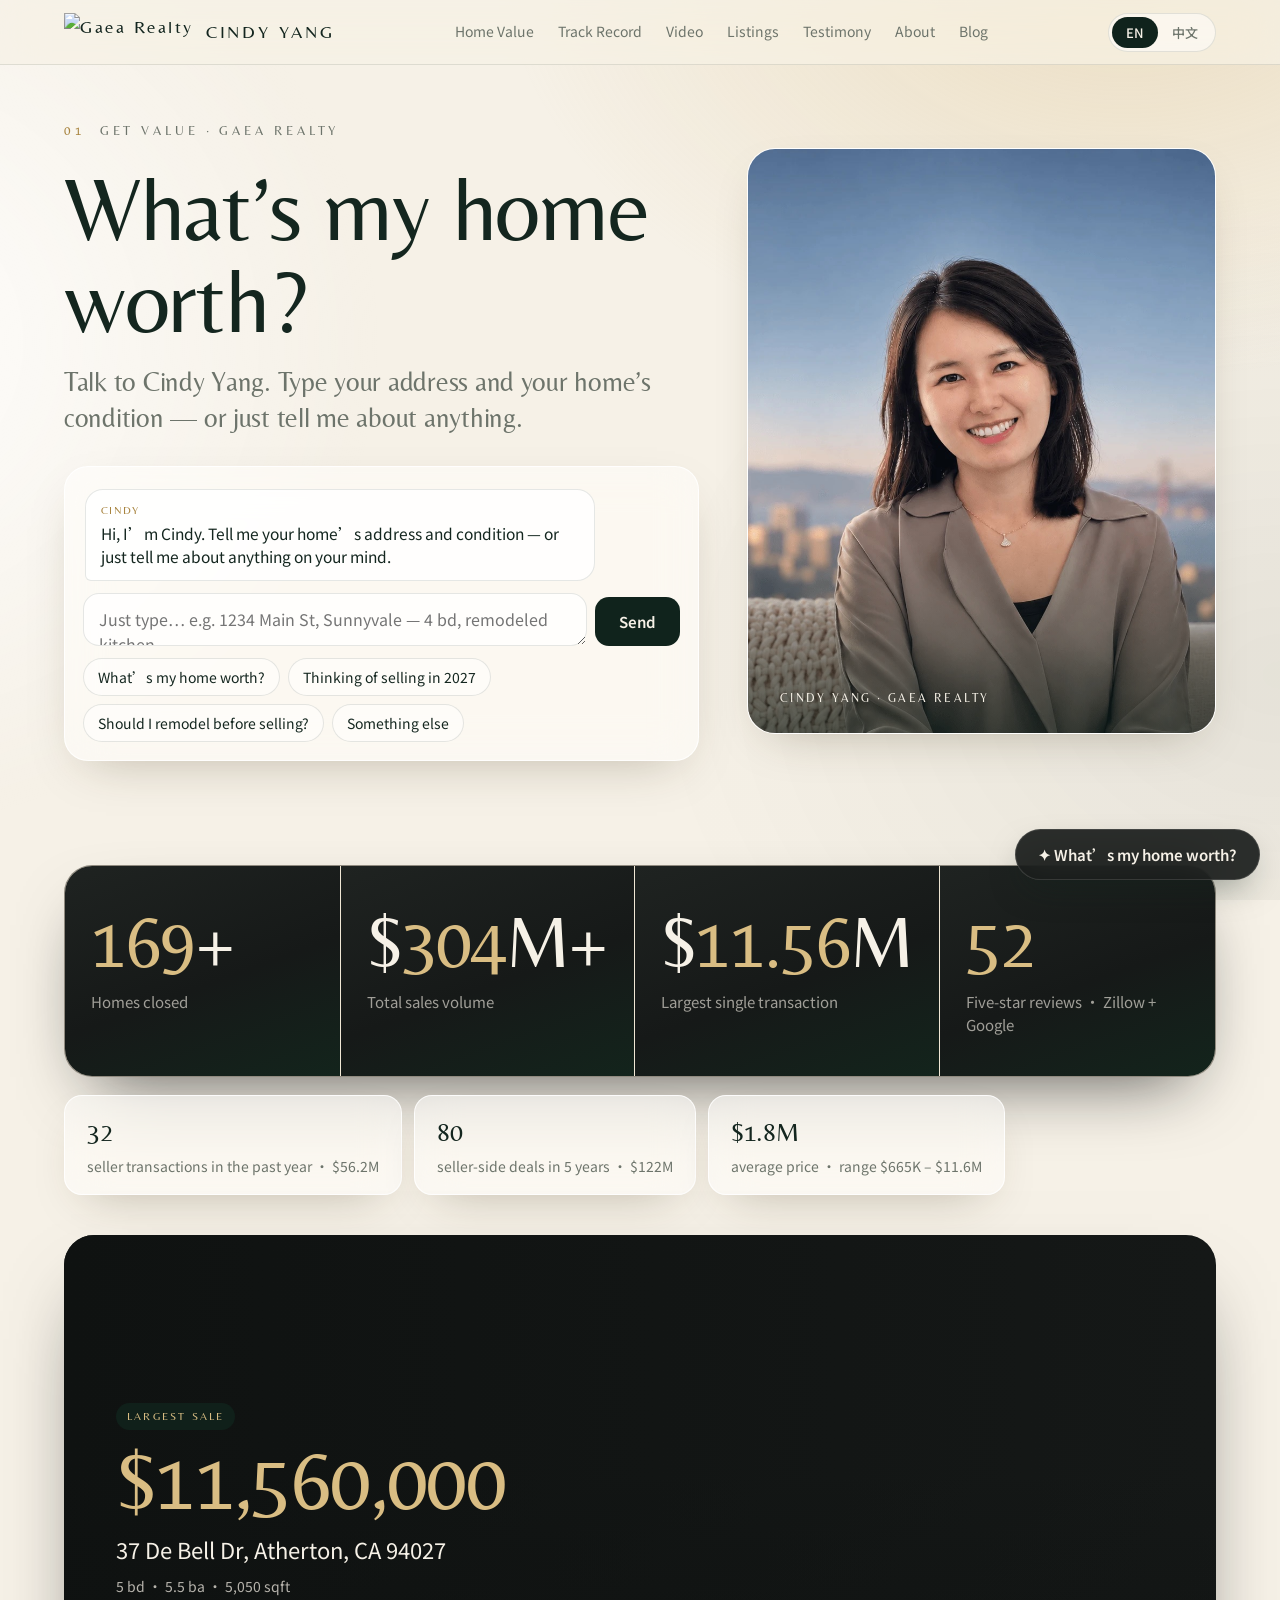
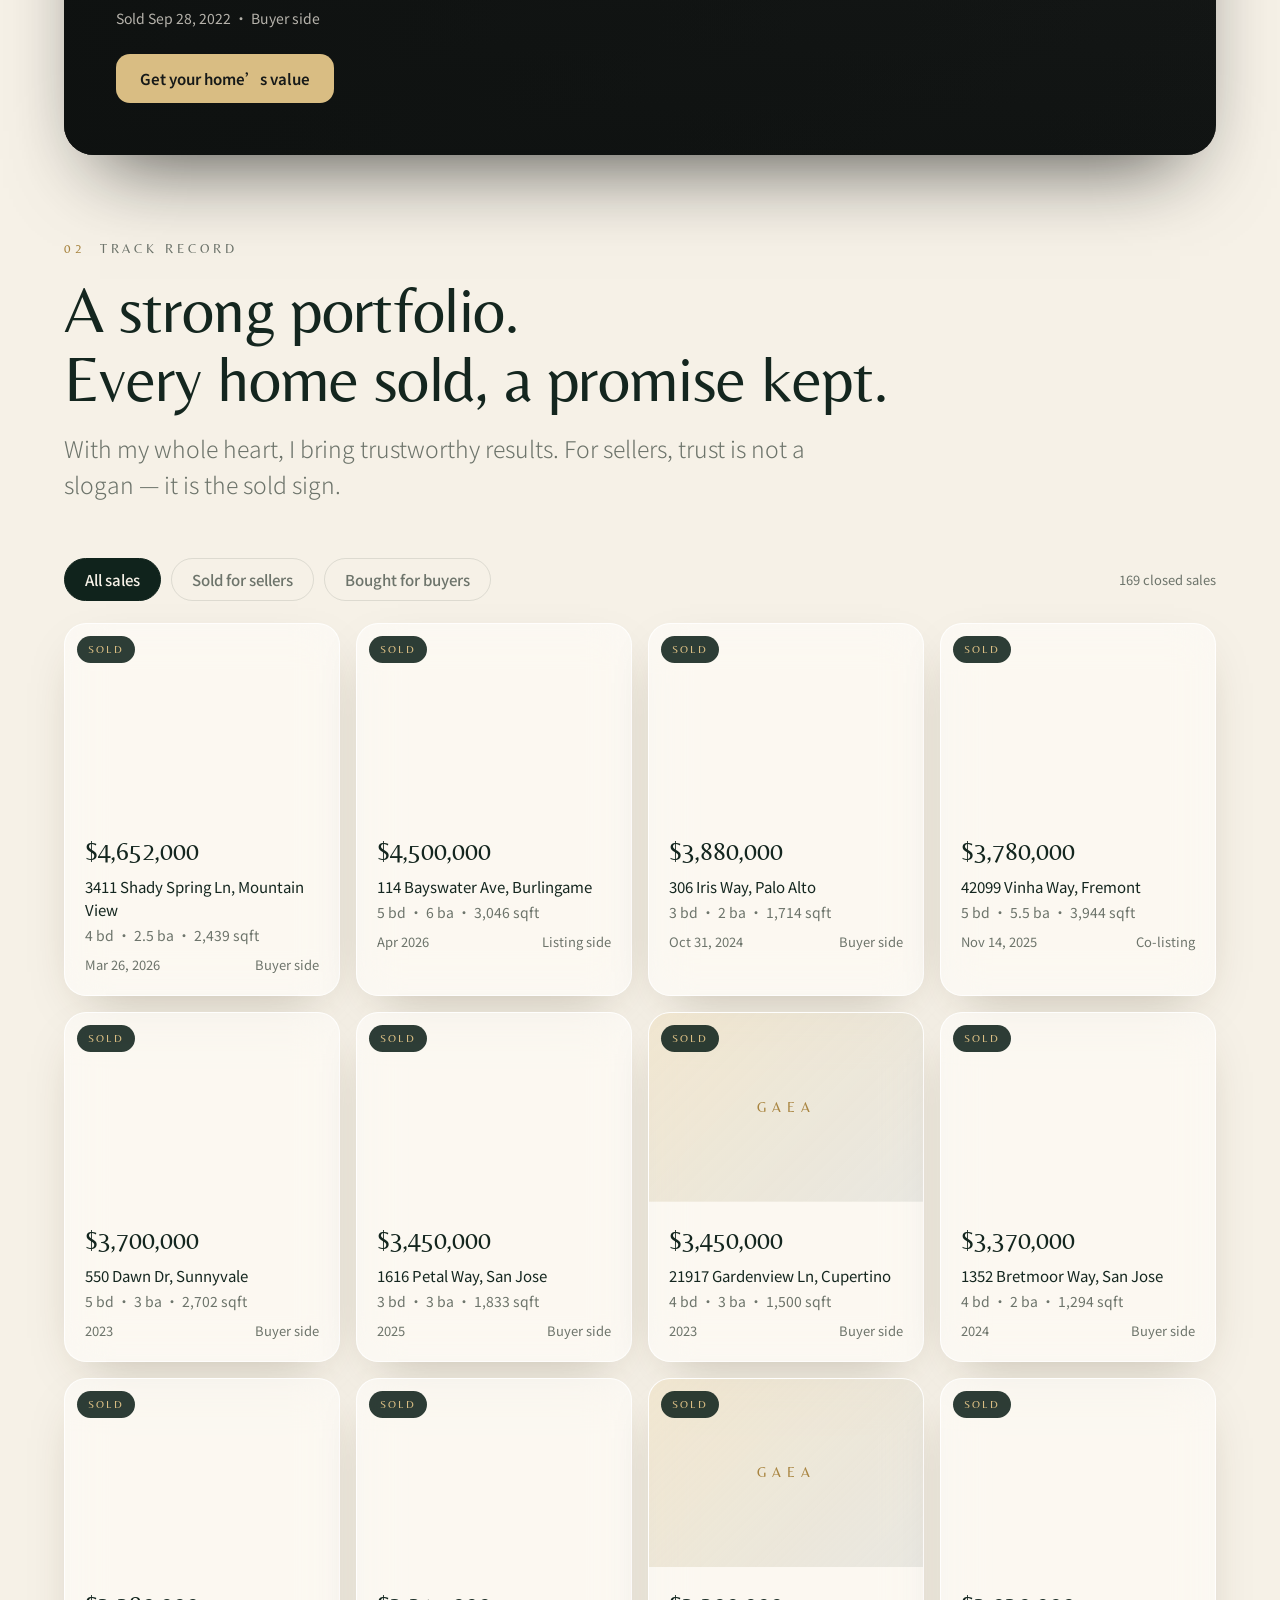
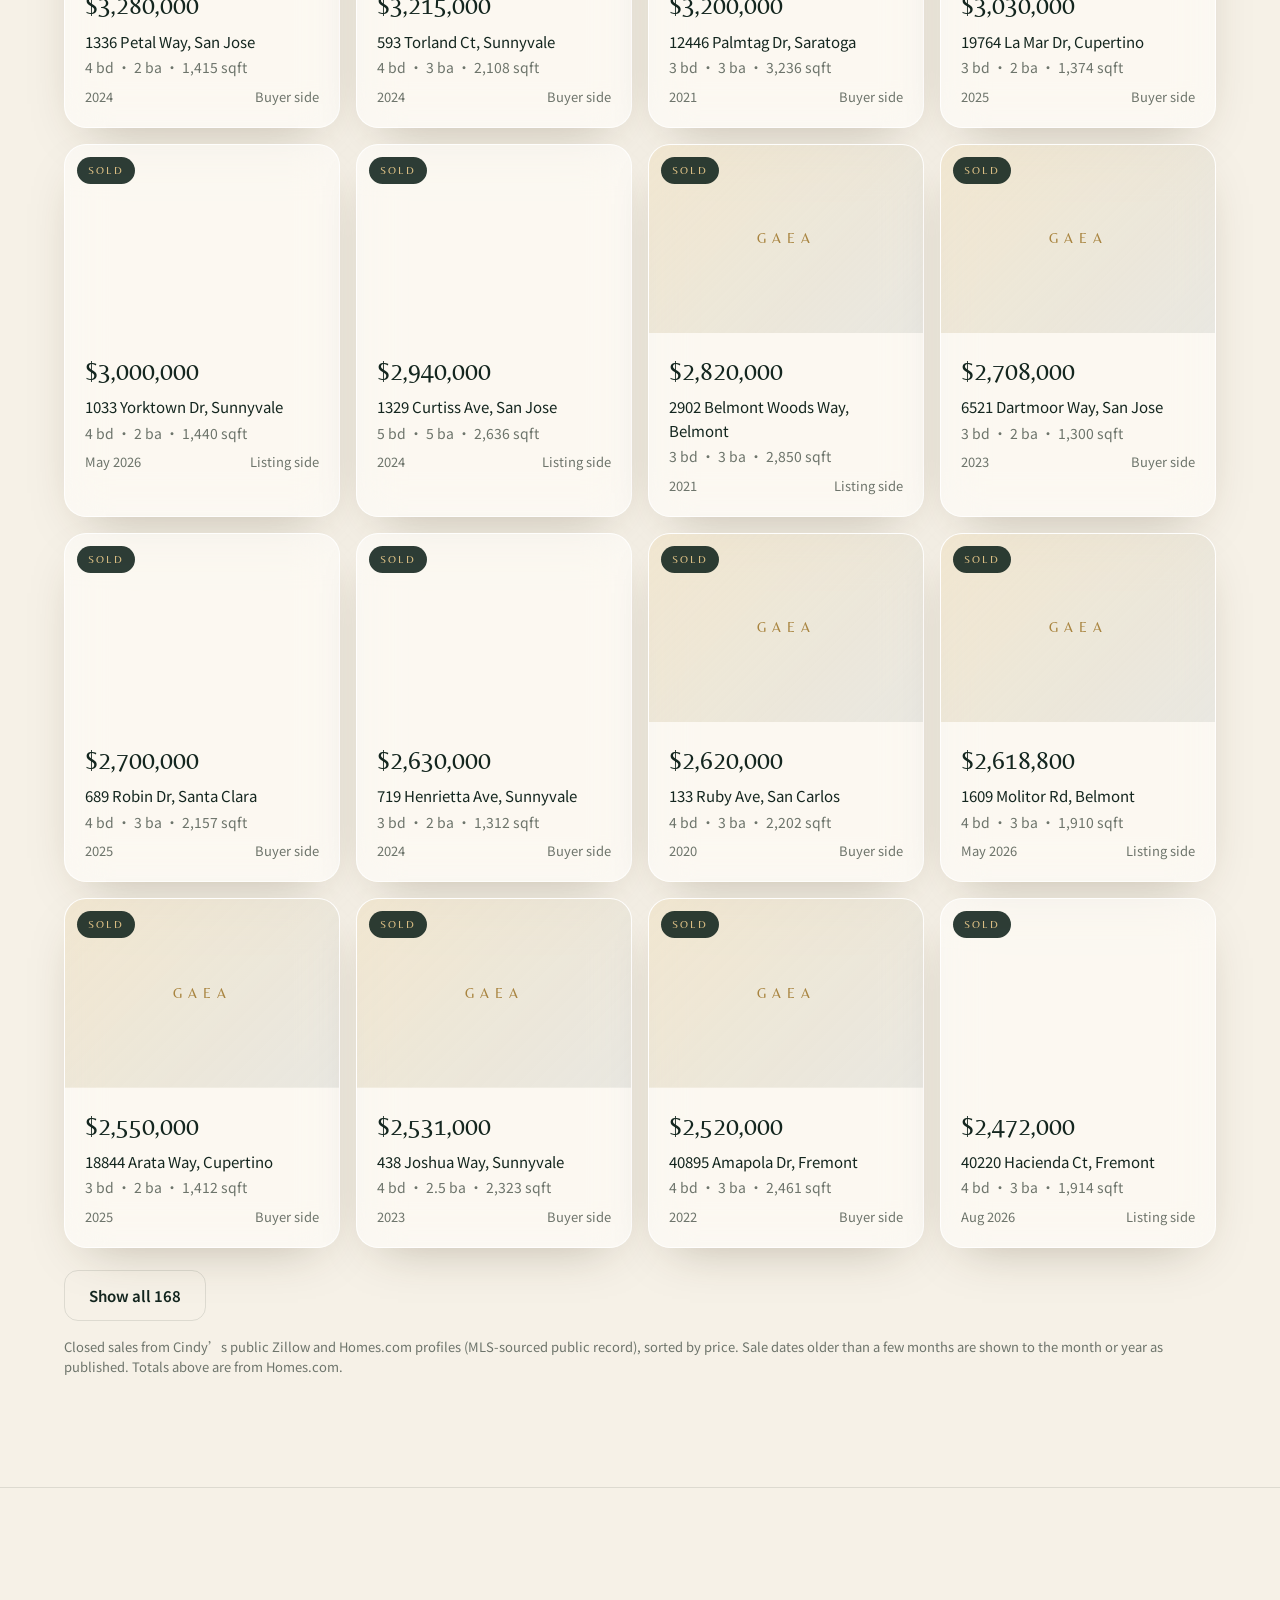
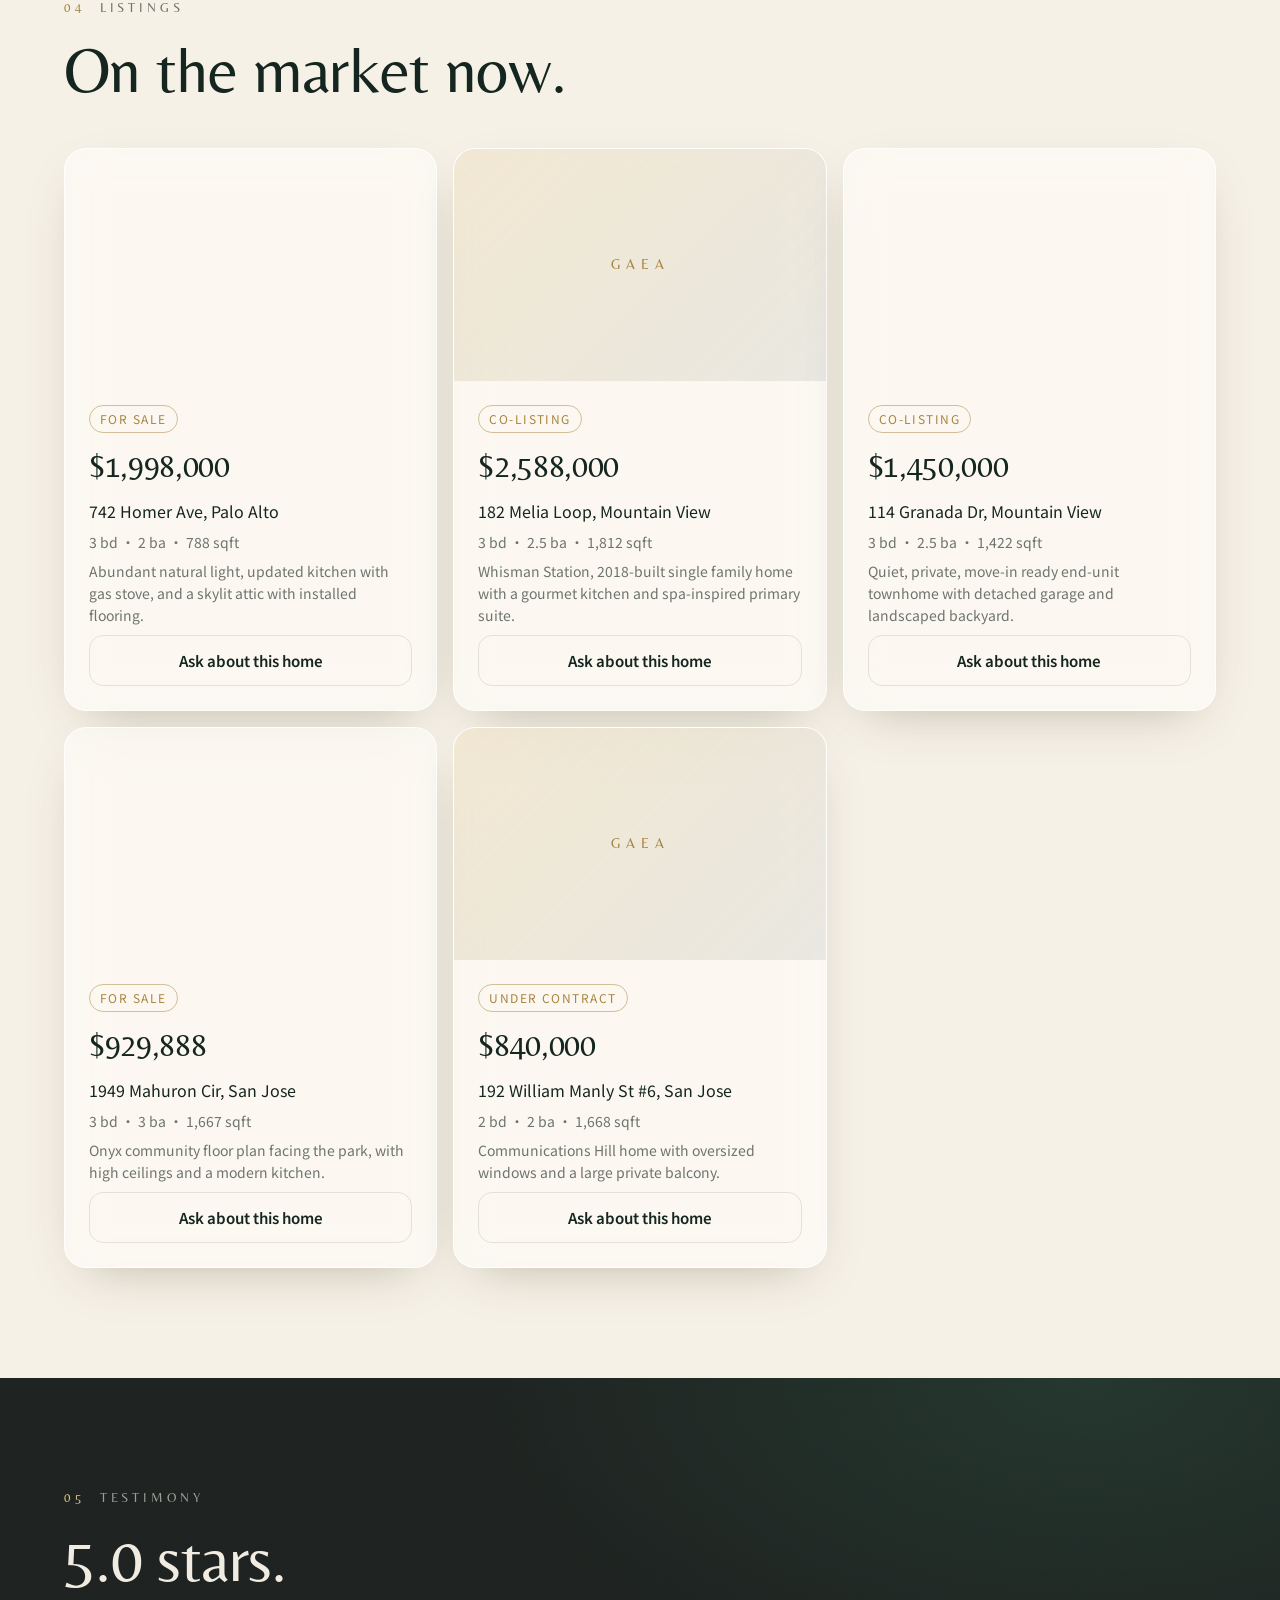
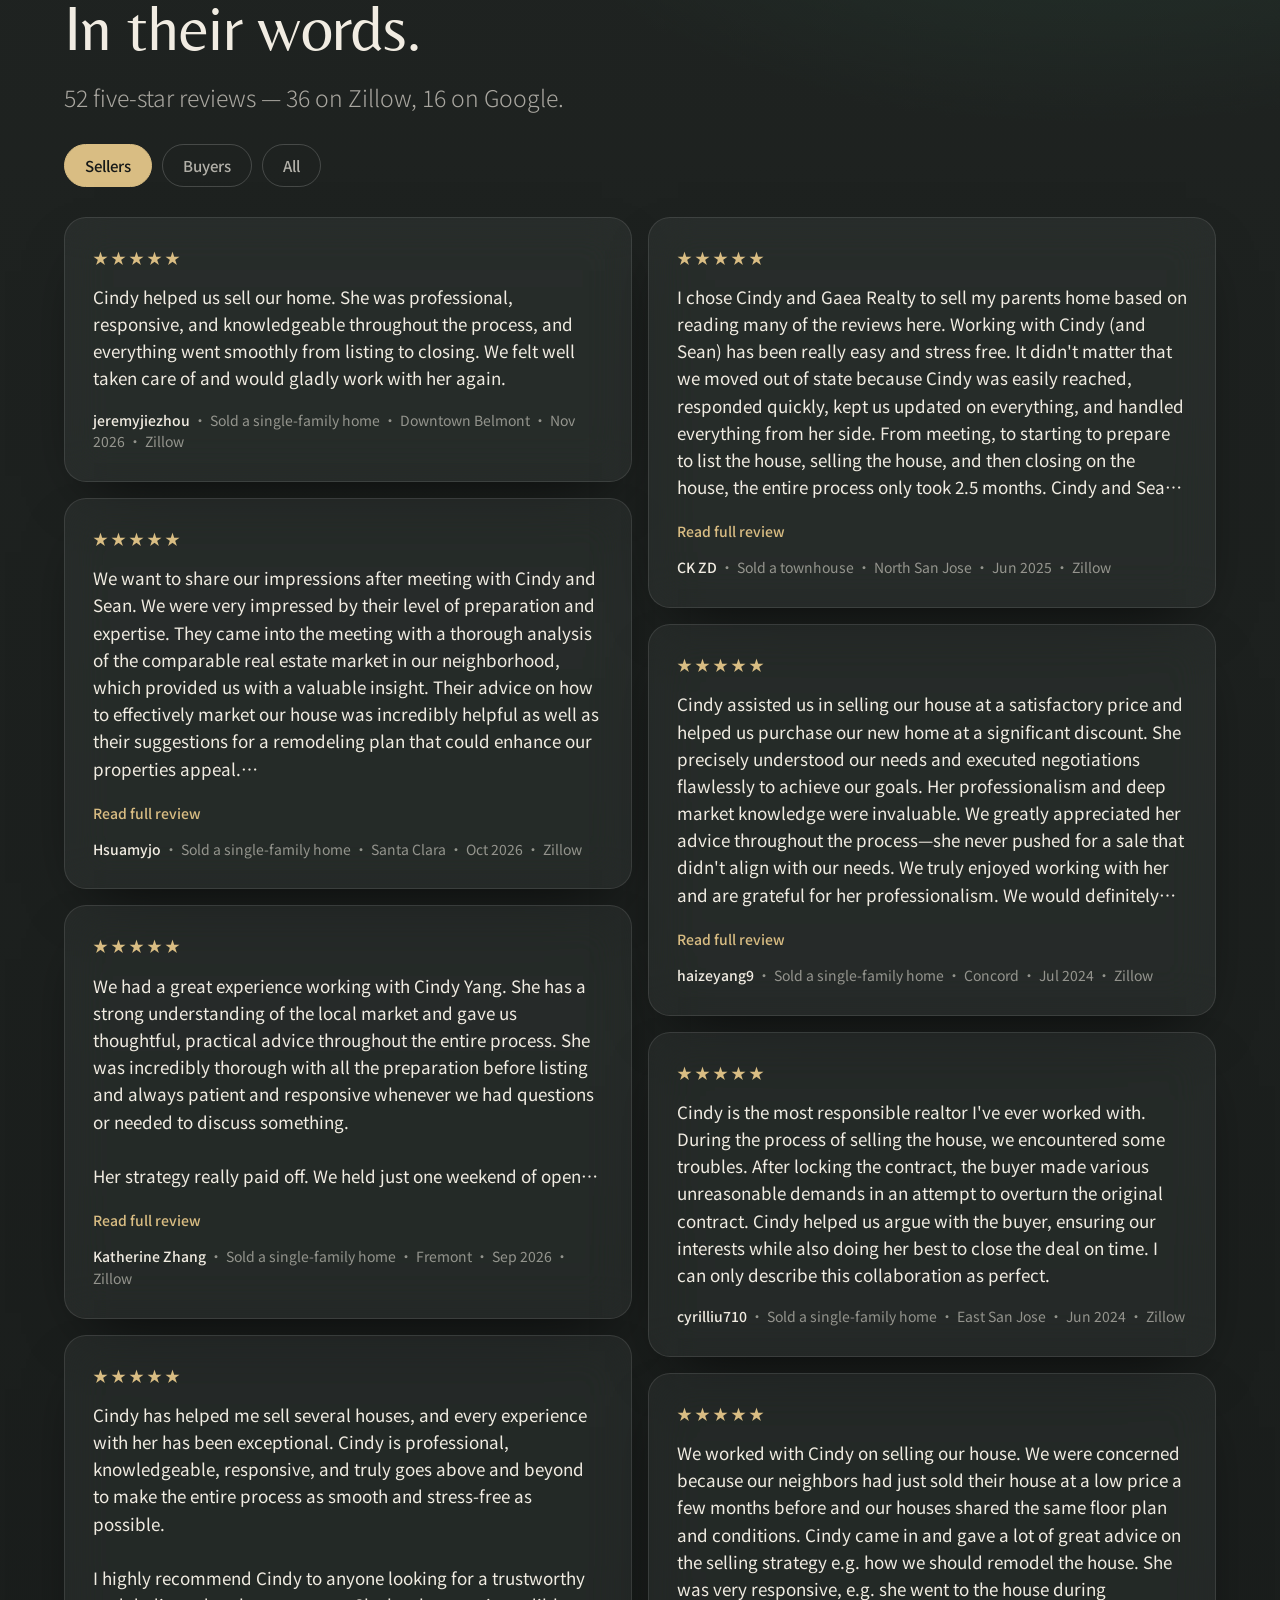
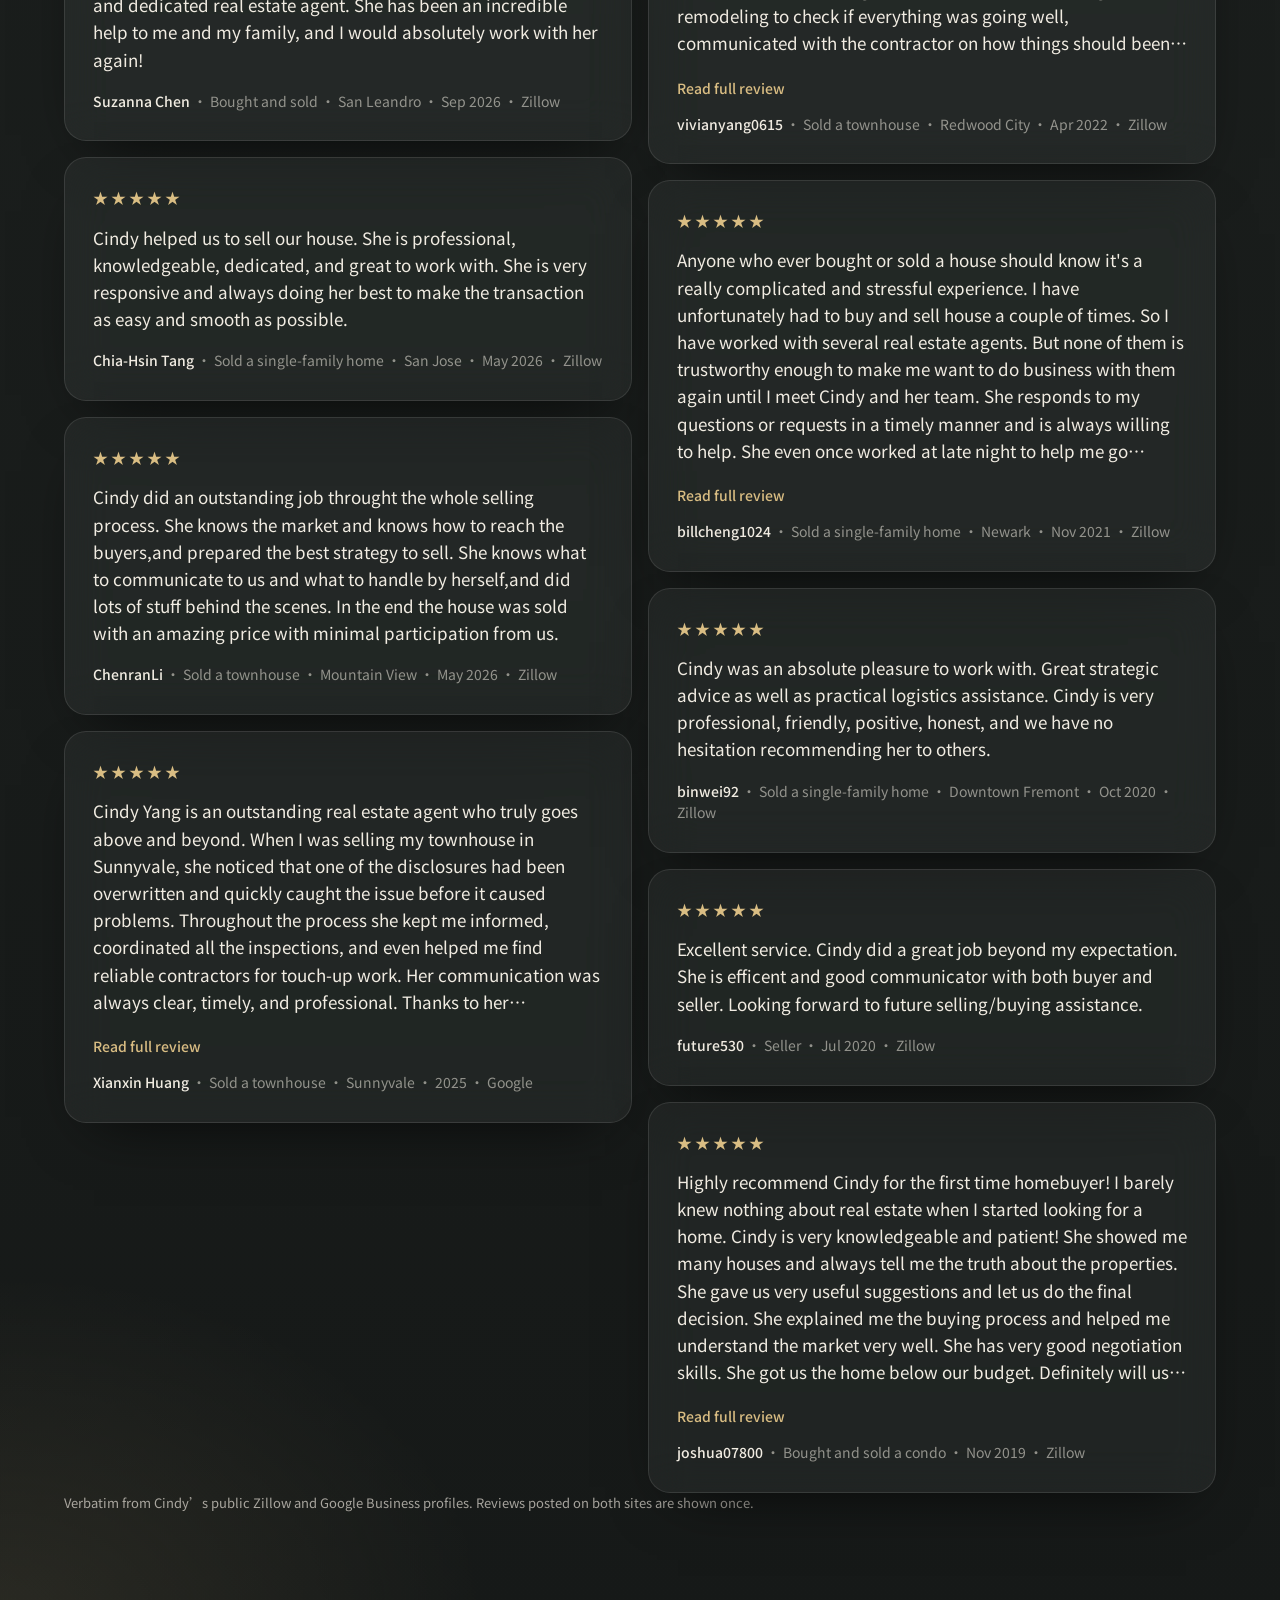
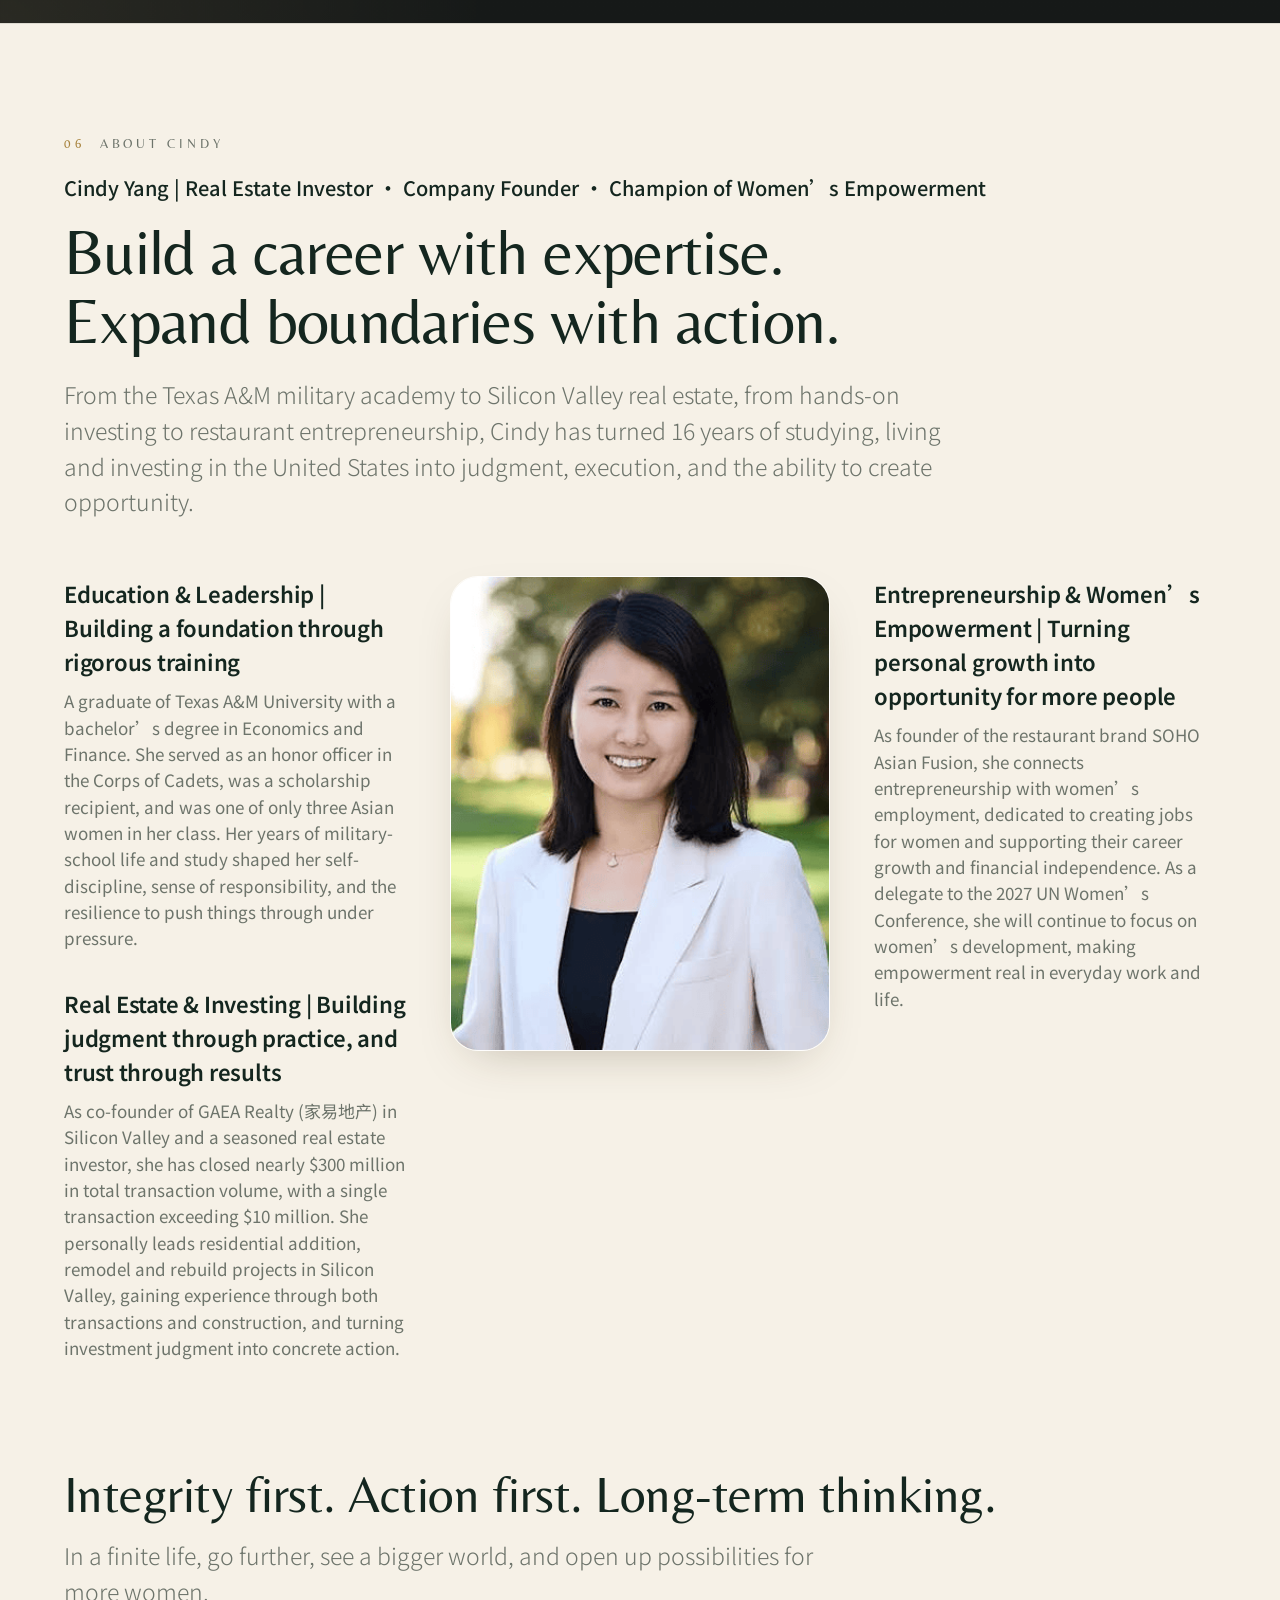
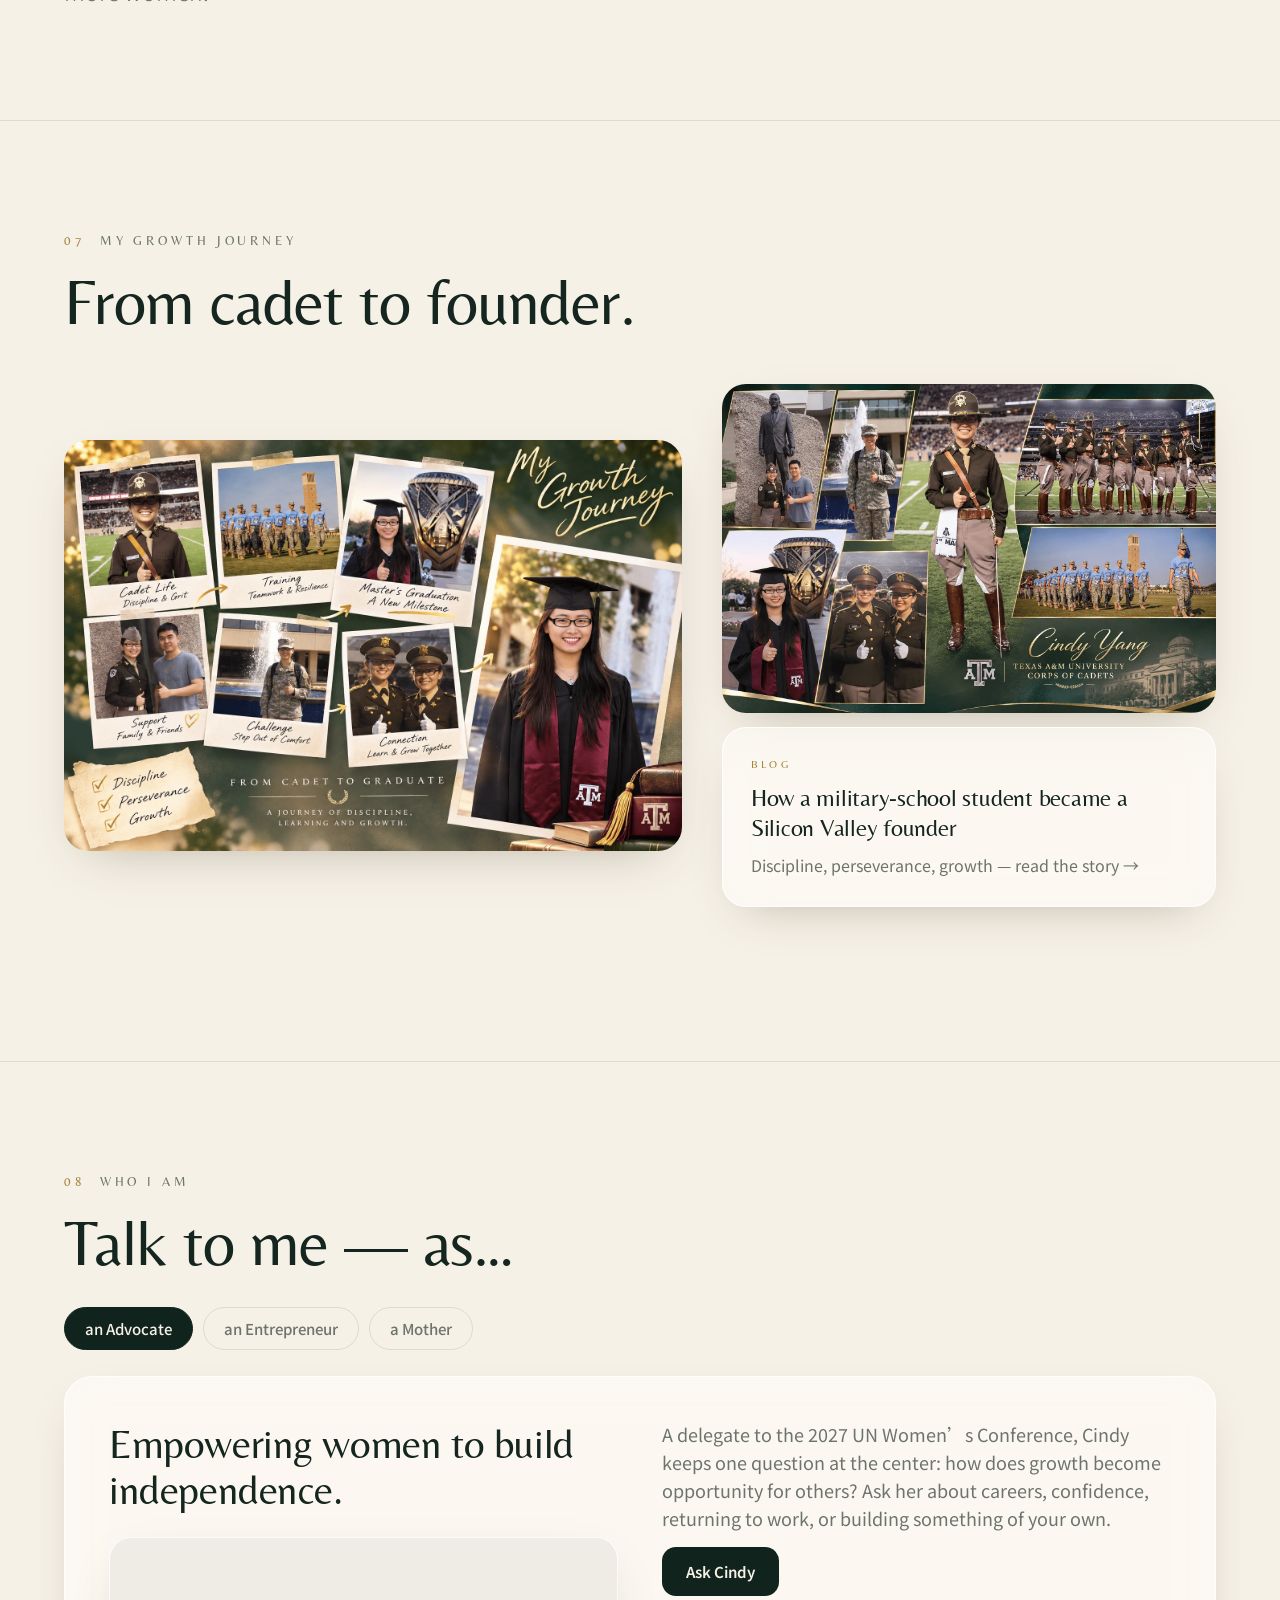
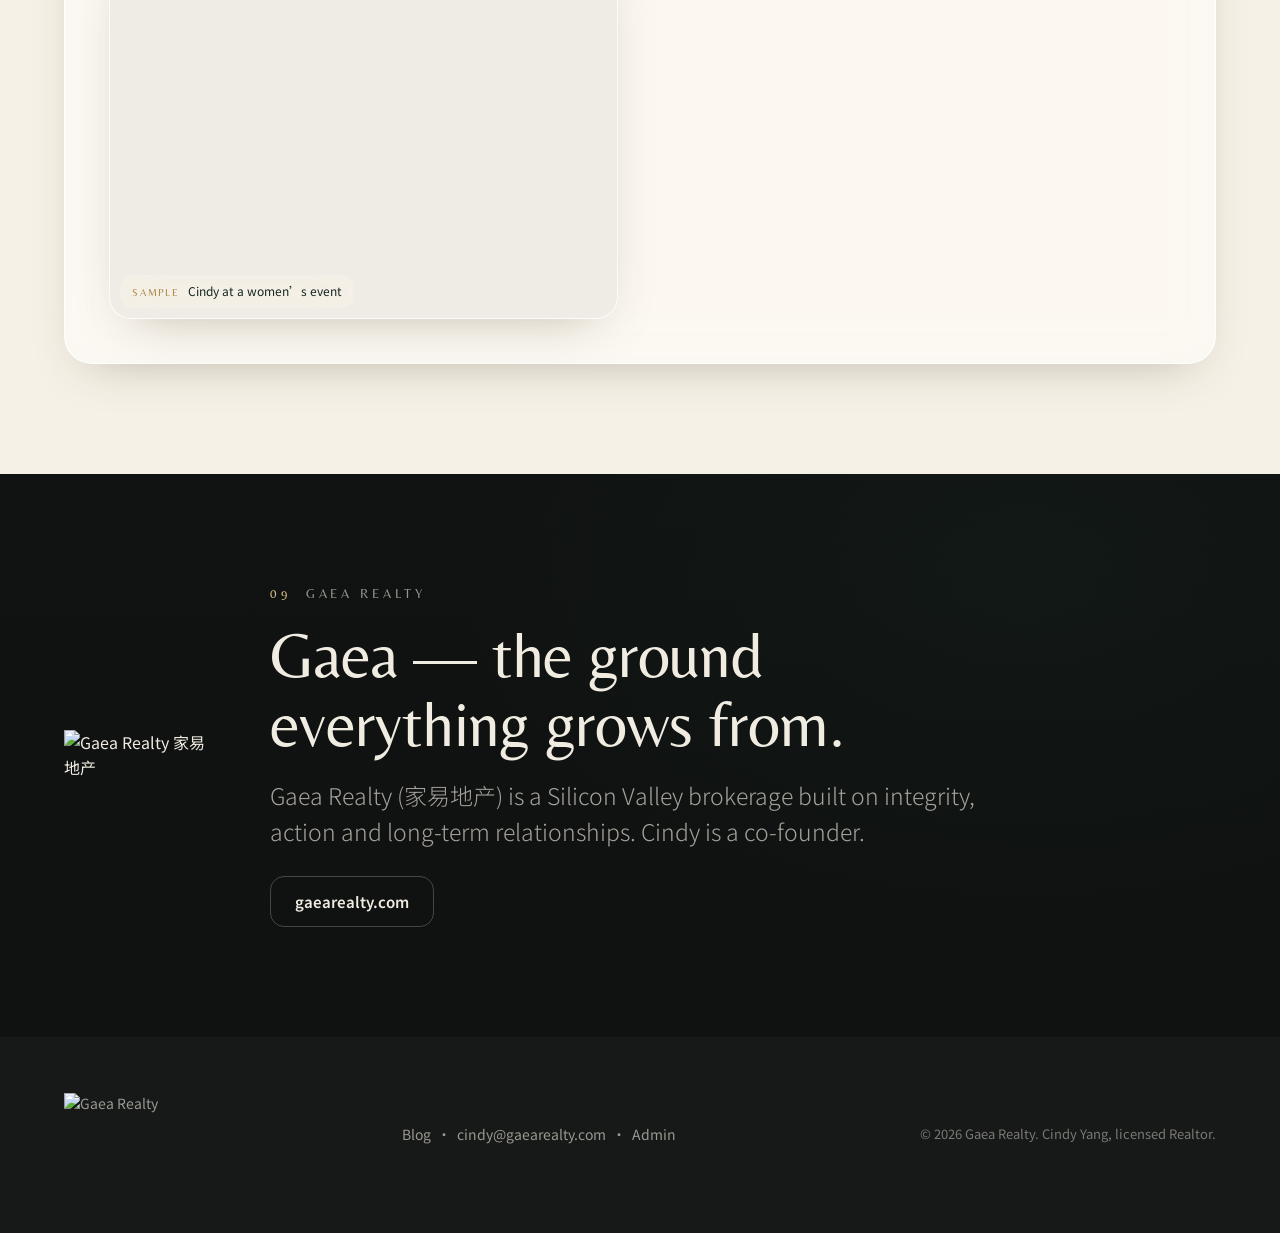
==== commit 1f9948d8: "Gaea logo, display type, video section, darker bands Co-Authored-By: Claude Opus 5.5 <noreply@anthro" ====
--- a/index.html
+++ b/index.html
@@ -6,16 +6,17 @@
 <title>Cindy Yang · Gaea Realty</title>
 <meta name="description" content="Cindy Yang — Silicon Valley real estate investor, founder and women-empowerment advocate at Gaea Realty. 169 homes closed, $304M+ in volume. What's your home worth? Just ask.">
 <link rel="preconnect" href="https://fonts.googleapis.com">
-<link href="https://fonts.googleapis.com/css2?family=Cinzel:wght@400;500;600&family=Noto+Sans+SC:wght@300;400;500;700&display=swap" rel="stylesheet">
+<link href="https://fonts.googleapis.com/css2?family=Belleza&family=Cinzel:wght@400;500;600&family=Noto+Sans+SC:wght@300;400;500;700&display=swap" rel="stylesheet">
 <link rel="stylesheet" href="site.css">
 </head>
 <body>
 
 <nav><div class="wrap">
-  <a class="brand" href="#top">CINDY YANG <i>·</i> GAEA</a>
+  <a class="brand" href="#top"><img src="img/gaea-mark.png" alt="Gaea Realty"><b>CINDY YANG</b></a>
   <div class="links">
     <a href="#top"><span data-l="en">Home Value</span><span data-l="zh">房屋估值</span></a>
     <a href="#record"><span data-l="en">Track Record</span><span data-l="zh">成交战绩</span></a>
+    <a href="#videos"><span data-l="en">Video</span><span data-l="zh">视频</span></a>
     <a href="#listings"><span data-l="en">Listings</span><span data-l="zh">在售房源</span></a>
     <a href="#testimony"><span data-l="en">Testimony</span><span data-l="zh">客户评价</span></a>
     <a href="#about"><span data-l="en">About</span><span data-l="zh">关于 Cindy</span></a>
@@ -41,7 +42,7 @@
       <div class="chips" id="chips"></div>
     </div>
   </div>
-  <div class="photo reveal"><img id="heroImg" src="img/cindy-hero.jpg" alt="Cindy Yang" onerror="this.onerror=null;this.src='cindy.png'"><span>CINDY YANG · GAEA</span></div>
+  <div class="photo reveal"><img id="heroImg" src="img/cindy-hero.jpg" alt="Cindy Yang" onerror="this.onerror=null;this.src='cindy.png'"><span class="ph-logo"><img src="img/gaea-mark-light.png" alt=""><b>CINDY YANG · GAEA REALTY</b></span></div>
 </div></header>
 
 <!-- 02 · TRACK RECORD + PORTFOLIO -->
@@ -58,7 +59,7 @@
     <div class="pill glass"><b>$1.8M</b><span data-l="en">average price · range $665K – $11.6M</span><span data-l="zh">平均成交价 · 区间 $665K – $11.6M</span></div>
   </div>
 
-  <div class="feature glass reveal" id="feature"></div>
+  <div class="feature reveal" id="feature"></div>
 
   <div style="margin-top:84px">
     <div class="eyebrow"><b>02</b> &nbsp;Track Record</div>
@@ -78,16 +79,25 @@
   <p class="note" style="margin-top:16px"><span data-l="en">Closed sales from Cindy’s public Zillow and Homes.com profiles (MLS-sourced public record), sorted by price. Sale dates older than a few months are shown to the month or year as published. Totals above are from Homes.com.</span><span data-l="zh">成交记录来自 Cindy 的 Zillow 与 Homes.com 公开主页（源自 MLS 的公开成交记录），按成交价从高到低排列。较早的成交日期按来源页面精确到月或年。上方总计数据来自 Homes.com。</span></p>
 </div></section>
 
-<!-- 03 · CURRENT LISTINGS -->
+<!-- 03 · VIDEOS (edit in /admin → Videos) -->
+<section id="videos" class="dark"><div class="wrap">
+  <div class="eyebrow"><b>03</b> &nbsp;<span data-l="en">Home Tours · Video</span><span data-l="zh">房屋视频</span></div>
+  <h2 style="margin-top:16px"><span data-l="en">See how we present a home.</span><span data-l="zh">看看我们如何呈现一个家。</span></h2>
+  <p class="lead" style="margin-top:18px"><span data-l="en">Every listing gets a cinematic tour. This is how your home will meet its buyers.</span><span data-l="zh">每一套房源都有电影级的视频导览 —— 你的房子，也会这样被买家看见。</span></p>
+  <div class="vids" id="vids"></div>
+  <a class="btn ghost" style="margin-top:28px" href="https://www.youtube.com/@gaearealty" target="_blank" rel="noopener"><span data-l="en">More on YouTube</span><span data-l="zh">在 YouTube 查看更多</span></a>
+</div></section>
+
+<!-- 04 · CURRENT LISTINGS -->
 <section id="listings"><div class="wrap">
-  <div class="eyebrow"><b>03</b> &nbsp;Listings</div>
+  <div class="eyebrow"><b>04</b> &nbsp;Listings</div>
   <h2 style="margin-top:16px"><span data-l="en">On the market now.</span><span data-l="zh">正在出售。</span></h2>
   <div class="grid" id="homes"></div>
 </div></section>
 
 <!-- 04 · TESTIMONY -->
-<section id="testimony"><div class="wrap">
-  <div class="eyebrow"><b>04</b> &nbsp;Testimony</div>
+<section id="testimony" class="dark"><div class="wrap">
+  <div class="eyebrow"><b>05</b> &nbsp;Testimony</div>
   <h2 style="margin-top:16px"><span data-l="en">5.0 stars.<br>In their words.</span><span data-l="zh">5.0 星。<br>来自客户的原话。</span></h2>
   <p class="lead" style="margin-top:18px"><span data-l="en">52 five-star reviews — 36 on Zillow, 16 on Google.</span><span data-l="zh">52 条五星评价 —— Zillow 36 条，Google 16 条。</span></p>
   <div class="tabs" id="rvf" style="margin-top:28px">
@@ -101,7 +111,7 @@
 
 <!-- 05 · ABOUT (verbatim bio, CN + EN) -->
 <section id="about"><div class="wrap">
-  <div class="eyebrow"><b>05</b> &nbsp;<span data-l="en">About Cindy</span><span data-l="zh">关于 Cindy</span></div>
+  <div class="eyebrow"><b>06</b> &nbsp;<span data-l="en">About Cindy</span><span data-l="zh">关于 Cindy</span></div>
   <p style="margin-top:18px;font-size:20px;font-weight:500"><span data-l="en">Cindy Yang | Real Estate Investor · Company Founder · Champion of Women’s Empowerment</span><span data-l="zh">Cindy Yang｜地产投资人 · 企业创始人 · 女性赋能践行者</span></p>
   <h2 style="margin-top:14px"><span data-l="en">Build a career with expertise.<br>Expand boundaries with action.</span><span data-l="zh">以专业建立事业，<br>以行动拓展边界。</span></h2>
   <p class="lead" style="margin-top:22px;max-width:900px"><span data-l="en">From the Texas A&amp;M military academy to Silicon Valley real estate, from hands-on investing to restaurant entrepreneurship, Cindy has turned 16 years of studying, living and investing in the United States into judgment, execution, and the ability to create opportunity.</span><span data-l="zh">从 Texas A&amp;M 军校到硅谷地产，从投资实战到餐饮创业，Cindy 将16年在美求学，生活与投资经历，转化为判断力，执行力与创造机会的能力。</span></p>
@@ -124,7 +134,7 @@
 
 <!-- 06 · GROWTH STORY → blog -->
 <section id="story"><div class="wrap">
-  <div class="eyebrow"><b>06</b> &nbsp;<span data-l="en">My Growth Journey</span><span data-l="zh">成长历程</span></div>
+  <div class="eyebrow"><b>07</b> &nbsp;<span data-l="en">My Growth Journey</span><span data-l="zh">成长历程</span></div>
   <h2 style="margin-top:16px"><span data-l="en">From cadet to founder.</span><span data-l="zh">从军校学员，到创业者。</span></h2>
   <div class="story">
     <a href="blog.html?p=from-cadet-to-founder" class="reveal"><img src="img/growth-journey.webp" alt="Cindy Yang — My Growth Journey, from cadet to graduate" loading="lazy"></a>
@@ -142,7 +152,7 @@
 
 <!-- 07 · TALK TO ME AS… -->
 <section id="roles"><div class="wrap">
-  <div class="eyebrow"><b>07</b> &nbsp;<span data-l="en">Who I am</span><span data-l="zh">我是谁</span></div>
+  <div class="eyebrow"><b>08</b> &nbsp;<span data-l="en">Who I am</span><span data-l="zh">我是谁</span></div>
   <h2 style="margin-top:16px"><span data-l="en">Talk to me — as…</span><span data-l="zh">请与我交流 —— 以这些身份：</span></h2>
   <div class="tabs" style="margin-top:30px">
     <button class="tab on" data-t="adv"><span data-l="en">an Advocate</span><span data-l="zh">倡导者</span></button>
@@ -167,15 +177,18 @@
 </div></section>
 
 <!-- 08 · GAEA -->
-<section id="gaea"><div class="wrap">
-  <div class="eyebrow"><b>08</b> &nbsp;Gaea Realty</div>
-  <h2 style="margin-top:16px"><span data-l="en">Gaea — the ground<br>everything grows from.</span><span data-l="zh">Gaea —— 万物生长的大地。</span></h2>
-  <p class="lead" style="margin-top:20px"><span data-l="en">Gaea Realty (家易地产) is a Silicon Valley brokerage built on integrity, action and long-term relationships. Cindy is a co-founder.</span><span data-l="zh">Gaea 家易地产是一家立足硅谷、以诚信、行动与长期关系为本的经纪公司。Cindy 为联合创始人之一。</span></p>
-  <a class="btn" style="margin-top:26px" href="https://www.gaearealty.com" target="_blank" rel="noopener">gaearealty.com</a>
+<section id="gaea" class="veil dark" style="background-image:url('https://images.homes.com/listings/116/4216591082-857101821/37-de-bell-dr-atherton-ca-primaryphoto.jpg')"><div class="wrap gaea-band">
+  <img class="logo-lg" src="img/gaea-logo-light.png" alt="Gaea Realty 家易地产">
+  <div>
+    <div class="eyebrow"><b>09</b> &nbsp;Gaea Realty</div>
+    <h2 style="margin-top:16px"><span data-l="en">Gaea — the ground<br>everything grows from.</span><span data-l="zh">Gaea —— 万物生长的大地。</span></h2>
+    <p class="lead" style="margin-top:20px"><span data-l="en">Gaea Realty (家易地产) is a Silicon Valley brokerage built on integrity, action and long-term relationships. Cindy is a co-founder.</span><span data-l="zh">Gaea 家易地产是一家立足硅谷、以诚信、行动与长期关系为本的经纪公司。Cindy 为联合创始人之一。</span></p>
+    <a class="btn ghost" style="margin-top:26px" href="https://www.gaearealty.com" target="_blank" rel="noopener">gaearealty.com</a>
+  </div>
 </div></section>
 
 <footer><div class="wrap">
-  <div class="brand">CINDY YANG <i>·</i> GAEA REALTY</div>
+  <a href="https://www.gaearealty.com" target="_blank" rel="noopener"><img src="img/gaea-logo-light.png" alt="Gaea Realty"></a>
   <div><a href="blog.html">Blog</a> &nbsp;·&nbsp; <a href="mailto:cindy@gaearealty.com">cindy@gaearealty.com</a> &nbsp;·&nbsp; <a href="admin/">Admin</a></div>
   <div class="note">© 2026 Gaea Realty. Cindy Yang, licensed Realtor.</div>
 </div></footer>
@@ -246,7 +259,8 @@
 const spec=s=>[s.bd&&`${s.bd} ${L('bd','房')}`,s.ba&&`${s.ba} ${L('ba','卫')}`,s.sqft&&`${s.sqft} ${L('sqft','尺')}`].filter(Boolean).join(' · ');
 function ordered(){const pin=SALES._pinned||[];return [...SALES.filter(s=>pin.includes(s.id)).sort((a,b)=>pin.indexOf(a.id)-pin.indexOf(b.id)),...SALES.filter(s=>!pin.includes(s.id))]}
 function feature(){const s=ordered()[0];if(!s)return;
-  $('#feature').innerHTML=`<div class="im" style="background-image:url('${esc(s.photo)}')"></div><div class="tx">
+  $('#feature').style.backgroundImage=`url('${s.photo}')`;
+  $('#feature').innerHTML=`<div class="tx">
    <span class="badge">${L('LARGEST SALE','单笔最高成交')}</span><div class="p">${money(s.price)}</div><div class="a">${esc(s.addr)}</div>
    <div class="meta">${spec(s)}</div><div class="meta">${L('Sold','成交于')} ${when(s.date)} · ${side(s.side)}</div>
    <div style="margin-top:14px"><a class="btn" href="#top" onclick="seed('I’d like to talk about selling my home.','我想聊聊卖房。')">${L('Get your home’s value','获取你的房屋估值')}</a></div></div>`}
@@ -277,6 +291,13 @@
 $$('#rvf .tab').forEach(t=>t.onclick=()=>{$$('#rvf .tab').forEach(x=>x.classList.remove('on'));t.classList.add('on');rvK=t.dataset.k;rv()});
 $$('.tab[data-t]').forEach(t=>t.onclick=()=>{$$('.tab[data-t],.pane').forEach(x=>x.classList.remove('on'));t.classList.add('on');$('#'+t.dataset.t).classList.add('on')});
 
+/* ---------- videos (edit in /admin → Videos) ---------- */
+let VIDS=[];
+function videos(){const V=VIDS.filter(v=>v.visible!==false&&v.youtube);$('#videos').style.display=V.length&&SET.features?.video?.enabled!==false?'':'none';
+  $('#vids').innerHTML=V.map(v=>`<div class="vid glass"><div class="fr" data-y="${esc(v.youtube)}" style="background-image:url('https://i.ytimg.com/vi/${esc(v.youtube)}/hqdefault.jpg')"><i></i></div>
+   <div class="cap">${esc(L(v.title_en,v.title_zh||v.title_en))}<span>${esc(L(v.sub_en||'',v.sub_zh||v.sub_en||''))}</span></div></div>`).join('');
+  $$('#vids .fr').forEach(f=>f.onclick=()=>{f.innerHTML=`<iframe src="https://www.youtube-nocookie.com/embed/${f.dataset.y}?autoplay=1&rel=0" allow="autoplay; encrypted-media; picture-in-picture" allowfullscreen title="Home tour video"></iframe>`;f.onclick=null})}
+
 /* ---------- latest posts ---------- */
 function latest(){const P=POSTS.filter(p=>p.published!==false&&p.slug!=='from-cadet-to-founder').slice(0,3);
   $('#latest').innerHTML=P.map(p=>`<a class="post-card glass" href="blog.html?p=${encodeURIComponent(p.slug)}">${p.cover?`<div class="cv" style="background-image:url('${esc(p.cover)}')"></div>`:''}<div class="in"><div class="note">${esc(p.date)}</div><h3>${esc(L(p.title_en,p.title_zh||p.title_en))}</h3><p>${esc(L(p.excerpt_en,p.excerpt_zh||p.excerpt_en))}</p></div></a>`).join('')}
@@ -285,11 +306,12 @@
 const STOCK={advocate:'1522071820081-009f0129c71c',entrepreneur:'1517248135467-4c7edcad34c4',mother:'1511895426328-dc8714191300'};
 $$('.slot').forEach(e=>{const id=STOCK[e.dataset.photo];if(id)e.style.backgroundImage=`url(https://images.unsplash.com/photo-${id}?w=1100&q=75&auto=format&fit=crop)`});
 
-function renderAll(){greetIfFresh();feature();portfolio();listings();rv();latest()}
+function renderAll(){greetIfFresh();feature();portfolio();videos();listings();rv();latest()}
 function greetIfFresh(){if(chat.log.length<=1)greet()}
 CY.langHooks.push(()=>renderAll());
 initLang();reveal();
-Promise.all([loadJSON('settings').catch(()=>null),loadJSON('sales').catch(()=>null),loadJSON('listings').catch(()=>null),loadJSON('blog').catch(()=>null)]).then(([s,sa,li,bl])=>{
+Promise.all([loadJSON('settings').catch(()=>null),loadJSON('sales').catch(()=>null),loadJSON('listings').catch(()=>null),loadJSON('blog').catch(()=>null),loadJSON('videos').catch(()=>null)]).then(([s,sa,li,bl,vi])=>{
+  if(vi)VIDS=vi.videos||[];
   if(s){SET=s;const im=$('#heroImg');if(s.hero_photo&&!im.src.endsWith(s.hero_photo)&&!im.src.endsWith('cindy.png')){im.onerror=()=>{im.onerror=null;im.src='cindy.png'};im.src=s.hero_photo}}
   if(sa){SALES=(sa.sales||[]).filter(x=>!(sa.hidden||[]).includes(x.id)).sort((a,b)=>b.price-a.price);SALES._pinned=sa.pinned||[]}
   if(li)LIST=li.listings||[]; if(bl)POSTS=(bl.posts||[]).sort((a,b)=>b.date.localeCompare(a.date));
--- a/site.css
+++ b/site.css
@@ -4,8 +4,12 @@
   --gaea:#a8843f; --gold2:#d9bd83;
   --glass:blur(22px) saturate(1.5); --shadow:0 18px 50px -24px rgba(60,48,20,.35);
   --sf:-apple-system,BlinkMacSystemFont,"SF Pro Display","SF Pro Text","Helvetica Neue","Noto Sans SC","PingFang SC",sans-serif;
-  --greek:"Cinzel","Trajan Pro","Optima",serif;
+  --greek:"Romanica","Belleza","Optima","Cinzel",sans-serif;
+  --display:"Romanica","Belleza","Optima",var(--sf);
+  --char:#161918; --char2:#1f2321; --veil:rgba(14,17,16,.62); --green:#2f5a46;
 }
+/* Romanica (K-Type) — free for personal use only. Buy a commercial licence at k-type.com, put the file at fonts/romanica.woff2 and it switches on everywhere; Belleza (Google Fonts) stands in until then. */
+@font-face{font-family:"Romanica";src:url("fonts/romanica.woff2") format("woff2"),url("fonts/Romanica.ttf") format("truetype");font-display:swap}
 *{box-sizing:border-box;margin:0;padding:0}
 html{scroll-behavior:smooth}
 body{background:var(--bg);color:var(--ink);font-family:var(--sf);-webkit-font-smoothing:antialiased;line-height:1.55;overflow-x:hidden}
@@ -31,8 +35,12 @@
 /* type */
 .eyebrow{font-family:var(--greek);letter-spacing:.3em;text-transform:uppercase;font-size:13px;color:var(--mute)}
 .eyebrow b{color:var(--gaea);font-weight:400}
-h1{font-size:clamp(42px,7vw,96px);line-height:1;font-weight:600;letter-spacing:-.04em}
-h2{font-size:clamp(32px,5vw,68px);line-height:1.05;font-weight:600;letter-spacing:-.03em}
+h1{font-family:var(--display);font-size:clamp(42px,7vw,96px);line-height:1.02;font-weight:400;letter-spacing:-.015em}
+h2{font-family:var(--display);font-size:clamp(32px,5vw,68px);line-height:1.08;font-weight:400;letter-spacing:-.01em}
+html[lang=zh] h1,html[lang=zh] h2,html[lang=zh] .creed{font-weight:600;letter-spacing:-.02em}
+.brand{display:flex;align-items:center;gap:12px}
+.brand img{height:38px;width:auto;display:block}
+.brand b{font-family:var(--display);font-weight:400;letter-spacing:.16em}
 h3{font-size:22px;font-weight:600;letter-spacing:-.01em}
 .lead{font-size:clamp(18px,2vw,23px);color:var(--mute);max-width:760px;font-weight:300}
 section{padding:110px 0;border-top:1px solid var(--line)}
@@ -74,9 +82,9 @@
 .chatbox .chips{margin-top:12px}
 .typing{opacity:.6}
 /* stats */
-.stats{display:grid;grid-template-columns:repeat(4,1fr);gap:1px;background:rgba(217,189,131,.22);box-shadow:var(--shadow);border:1px solid var(--line);border-radius:28px;overflow:hidden}
-.stat{background:var(--deep);color:#f6f1e7;padding:40px 26px}
-.stat .v{font-size:clamp(40px,5.6vw,80px);font-weight:600;letter-spacing:-.04em;line-height:1}
+.stats{display:grid;grid-template-columns:repeat(4,1fr);gap:1px;background:rgba(217,189,131,.18);box-shadow:0 30px 70px -30px rgba(10,12,11,.7);border:1px solid rgba(0,0,0,.4);border-radius:28px;overflow:hidden}
+.stat{background:linear-gradient(160deg,var(--char2) 0%,var(--char) 55%,#13241c 100%);color:#f6f1e7;padding:40px 26px}
+.stat .v{font-family:var(--display);font-size:clamp(40px,5.6vw,80px);font-weight:400;letter-spacing:-.02em;line-height:1}
 .stat .v em{font-style:normal;color:var(--gold2)}
 .stat .k{color:rgba(246,241,231,.62);margin-top:12px;font-size:15px}
 @media(max-width:900px){.stats{grid-template-columns:1fr 1fr}.stat{padding:28px 20px}}
@@ -84,13 +92,15 @@
 .pill{border-radius:18px;padding:16px 22px}
 .pill b{display:block;font-size:26px;letter-spacing:-.02em}
 .pill span{color:var(--mute);font-size:14px}
-/* featured sale */
-.feature{display:grid;grid-template-columns:1.3fr 1fr;border-radius:28px;overflow:hidden;margin-top:40px}
-.feature .im{min-height:340px;background:rgba(20,38,31,.08) center/cover}
-.feature .tx{padding:40px;display:flex;flex-direction:column;gap:10px;justify-content:center}
-.feature .p{font-size:clamp(44px,5vw,72px);font-weight:600;letter-spacing:-.04em;line-height:1}
-.feature .a{font-size:20px}
-@media(max-width:900px){.feature{grid-template-columns:1fr}.feature .im{min-height:240px}.feature .tx{padding:28px}}
+/* featured sale: full-bleed photo under a charcoal veil */
+.feature{position:relative;border-radius:30px;overflow:hidden;margin-top:40px;min-height:520px;display:flex;align-items:flex-end;background:var(--char) center/cover;box-shadow:0 40px 80px -36px rgba(10,12,11,.75);border:0!important}
+.feature::before{content:"";position:absolute;inset:0;background:linear-gradient(90deg,rgba(14,17,16,.88) 0%,rgba(14,17,16,.55) 45%,rgba(14,17,16,.12) 100%),linear-gradient(0deg,rgba(14,17,16,.6),transparent 55%)}
+.feature .tx{position:relative;padding:52px;display:flex;flex-direction:column;gap:10px;color:#f6f1e7;max-width:620px}
+.feature .p{font-family:var(--display);font-size:clamp(52px,6.4vw,96px);letter-spacing:-.02em;line-height:1;color:var(--gold2)}
+.feature .a{font-size:22px}
+.feature .meta{color:rgba(246,241,231,.72)}
+.feature .btn{background:var(--gold2);color:var(--char)}
+@media(max-width:900px){.feature{min-height:440px}.feature .tx{padding:28px}}
 .badge{align-self:flex-start;font-family:var(--greek);font-size:11px;letter-spacing:.2em;padding:5px 11px;border-radius:99px;background:rgba(16,35,28,.88);color:var(--gold2)}
 .meta{color:var(--mute);font-size:14px}
 /* portfolio grid */
@@ -129,7 +139,36 @@
 .bio .mid{position:sticky;top:96px}
 .bio .mid img{width:100%;aspect-ratio:4/5;object-fit:cover;border-radius:28px;box-shadow:var(--shadow);border:1px solid rgba(255,255,255,.85);display:block}
 @media(max-width:1000px){.bio{grid-template-columns:1fr}.bio .mid{position:static;max-width:380px}}
-.creed{font-size:clamp(28px,4vw,54px);font-weight:600;letter-spacing:-.03em;margin-top:70px;line-height:1.15}
+.creed{font-family:var(--display);font-size:clamp(28px,4vw,54px);font-weight:400;letter-spacing:-.01em;margin-top:70px;line-height:1.15}
+/* dark bands (charcoal + Gaea green, semi-transparent veils) */
+.dark{background:radial-gradient(900px 500px at 85% 0%,rgba(47,90,70,.38),transparent 70%),radial-gradient(700px 500px at 0% 100%,rgba(217,189,131,.10),transparent 70%),linear-gradient(180deg,var(--char2),var(--char));color:#f1ece2;border-top:0}
+.dark .eyebrow{color:rgba(241,236,226,.6)}
+.dark .eyebrow b{color:var(--gold2)}
+.dark .lead,.dark .note{color:rgba(241,236,226,.66)}
+.dark .glass{background:rgba(255,255,255,.05);border:1px solid rgba(255,255,255,.1);box-shadow:0 24px 60px -30px rgba(0,0,0,.8)}
+.dark .btn.ghost{color:#f1ece2;border-color:rgba(255,255,255,.22)}
+.dark .tab{border-color:rgba(255,255,255,.18);color:rgba(241,236,226,.7)}
+.dark .tab.on{background:var(--gold2);color:var(--char);border-color:var(--gold2)}
+.veil{position:relative;background:var(--char) center/cover}
+.veil::before{content:"";position:absolute;inset:0;background:linear-gradient(180deg,rgba(14,17,16,.78),rgba(14,17,16,.9)),radial-gradient(800px 500px at 80% 20%,rgba(47,90,70,.45),transparent 70%)}
+.veil>.wrap{position:relative}
+/* videos */
+.vids{display:grid;grid-template-columns:repeat(3,minmax(0,1fr));gap:20px;margin-top:44px}
+.vid{border-radius:20px;overflow:hidden}
+.vid .fr{position:relative;aspect-ratio:16/9;background:#000 center/cover;cursor:pointer}
+.vid .fr::before{content:"";position:absolute;inset:0;background:linear-gradient(0deg,rgba(14,17,16,.55),rgba(14,17,16,.1));transition:.25s}
+.vid .fr:hover::before{background:rgba(14,17,16,.25)}
+.vid .fr i{position:absolute;left:50%;top:50%;width:64px;height:64px;margin:-32px 0 0 -32px;border-radius:50%;background:rgba(217,189,131,.92);box-shadow:0 10px 30px rgba(0,0,0,.4)}
+.vid .fr i::after{content:"";position:absolute;left:26px;top:20px;border-left:18px solid var(--char);border-top:12px solid transparent;border-bottom:12px solid transparent}
+.vid iframe{position:absolute;inset:0;width:100%;height:100%;border:0}
+.vid .cap{padding:16px 18px 18px;font-size:15px;line-height:1.4}
+.vid .cap span{display:block;color:rgba(241,236,226,.55);font-size:13px;margin-top:4px}
+@media(max-width:1000px){.vids{grid-template-columns:repeat(2,minmax(0,1fr))}}
+@media(max-width:640px){.vids{grid-template-columns:1fr}}
+/* logo blocks */
+.logo-lg{width:150px;height:auto;display:block}
+.gaea-band{display:grid;grid-template-columns:auto 1fr;gap:56px;align-items:center}
+@media(max-width:800px){.gaea-band{grid-template-columns:1fr;gap:28px}}
 /* story */
 .story{display:grid;grid-template-columns:1.25fr 1fr;gap:40px;align-items:center;margin-top:48px}
 .story img{width:100%;border-radius:24px;box-shadow:var(--shadow);display:block}
@@ -160,9 +199,20 @@
 .posts .post-card .cv{aspect-ratio:16/10;background:center/cover}
 .posts .post-card .in{padding:24px}
 /* footer */
-footer{border-top:1px solid var(--line);padding:56px 0;color:var(--mute);font-size:14px}
-footer .wrap{display:flex;justify-content:space-between;flex-wrap:wrap;gap:16px;align-items:center}
-footer a:hover{color:var(--ink)}
-.fab{position:fixed;right:20px;bottom:20px;z-index:60;border:1px solid var(--line);backdrop-filter:var(--glass);background:rgba(16,35,28,.88);color:#f6f1e7;font:600 15px var(--sf);padding:14px 22px;border-radius:99px;cursor:pointer;box-shadow:0 14px 34px -12px rgba(16,35,28,.5)}
+footer{background:var(--char);padding:56px 0;color:rgba(241,236,226,.6);font-size:14px}
+footer .wrap{display:flex;justify-content:space-between;flex-wrap:wrap;gap:24px;align-items:center}
+footer a:hover{color:#f1ece2}
+footer .note{color:rgba(241,236,226,.45)}
+footer img{height:84px;width:auto;display:block}
+.fab{position:fixed;right:20px;bottom:20px;z-index:60;border:1px solid rgba(255,255,255,.12);backdrop-filter:var(--glass);background:rgba(22,25,24,.9);color:#f6f1e7;font:600 15px var(--sf);padding:14px 22px;border-radius:99px;cursor:pointer;box-shadow:0 14px 34px -12px rgba(16,35,28,.5)}
 .reveal{opacity:0;transform:translateY(24px);transition:1s cubic-bezier(.2,.7,.2,1)}
 .reveal.in{opacity:1;transform:none}
+.pc .p,.home .p,.pill b,.post-card h3,.pane h3,.article h1{font-family:var(--display);font-weight:400;letter-spacing:-.01em}
+html[lang=zh] .pane h3,html[lang=zh] .post-card h3,html[lang=zh] .article h1{font-weight:600}
+.photo .ph-logo{display:flex;align-items:center;gap:10px}
+.photo .ph-logo img{height:34px;width:auto}
+.photo .ph-logo b{font-family:var(--display);font-weight:400;letter-spacing:.2em;font-size:12px}
+.dark .rv figure{color:#f1ece2}
+.dark .rv figcaption{color:rgba(241,236,226,.55)}
+.dark .rv figcaption b{color:#f1ece2}
+.dark .stars,.dark .more{color:var(--gold2)}
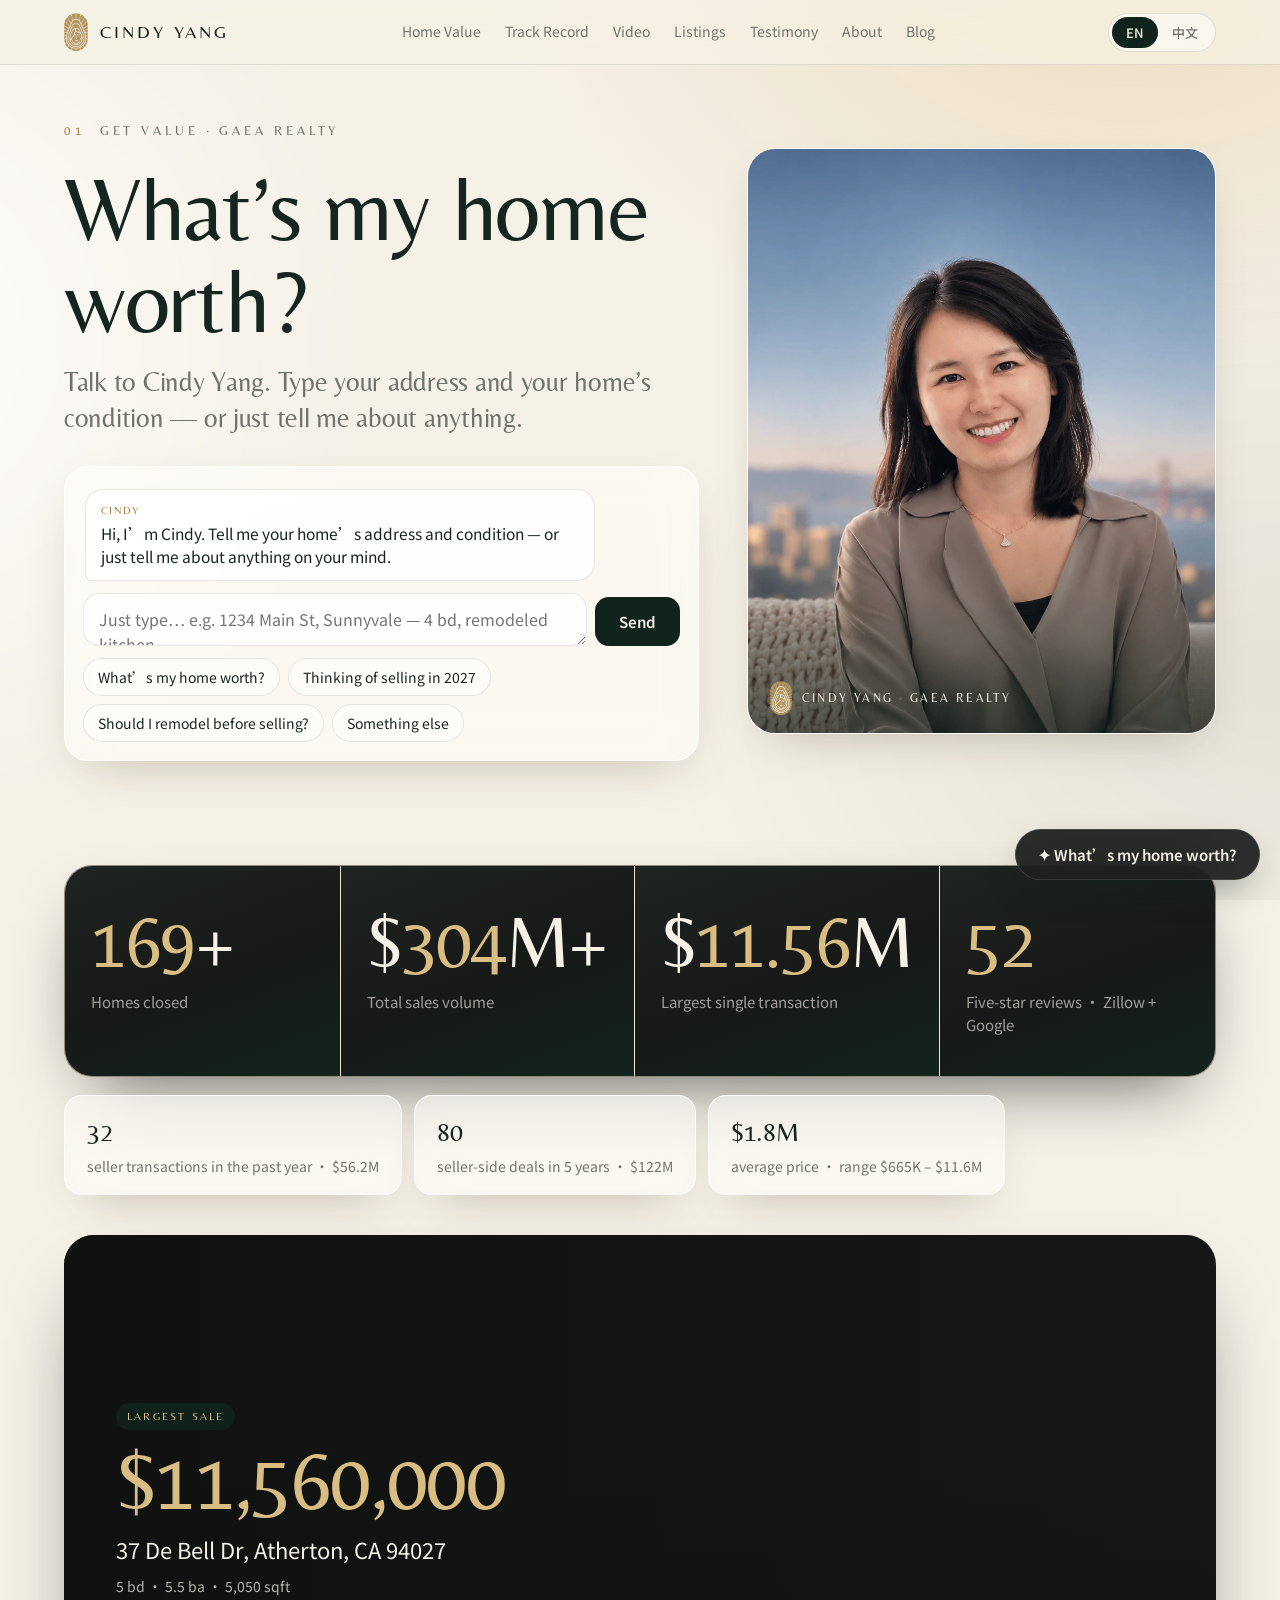
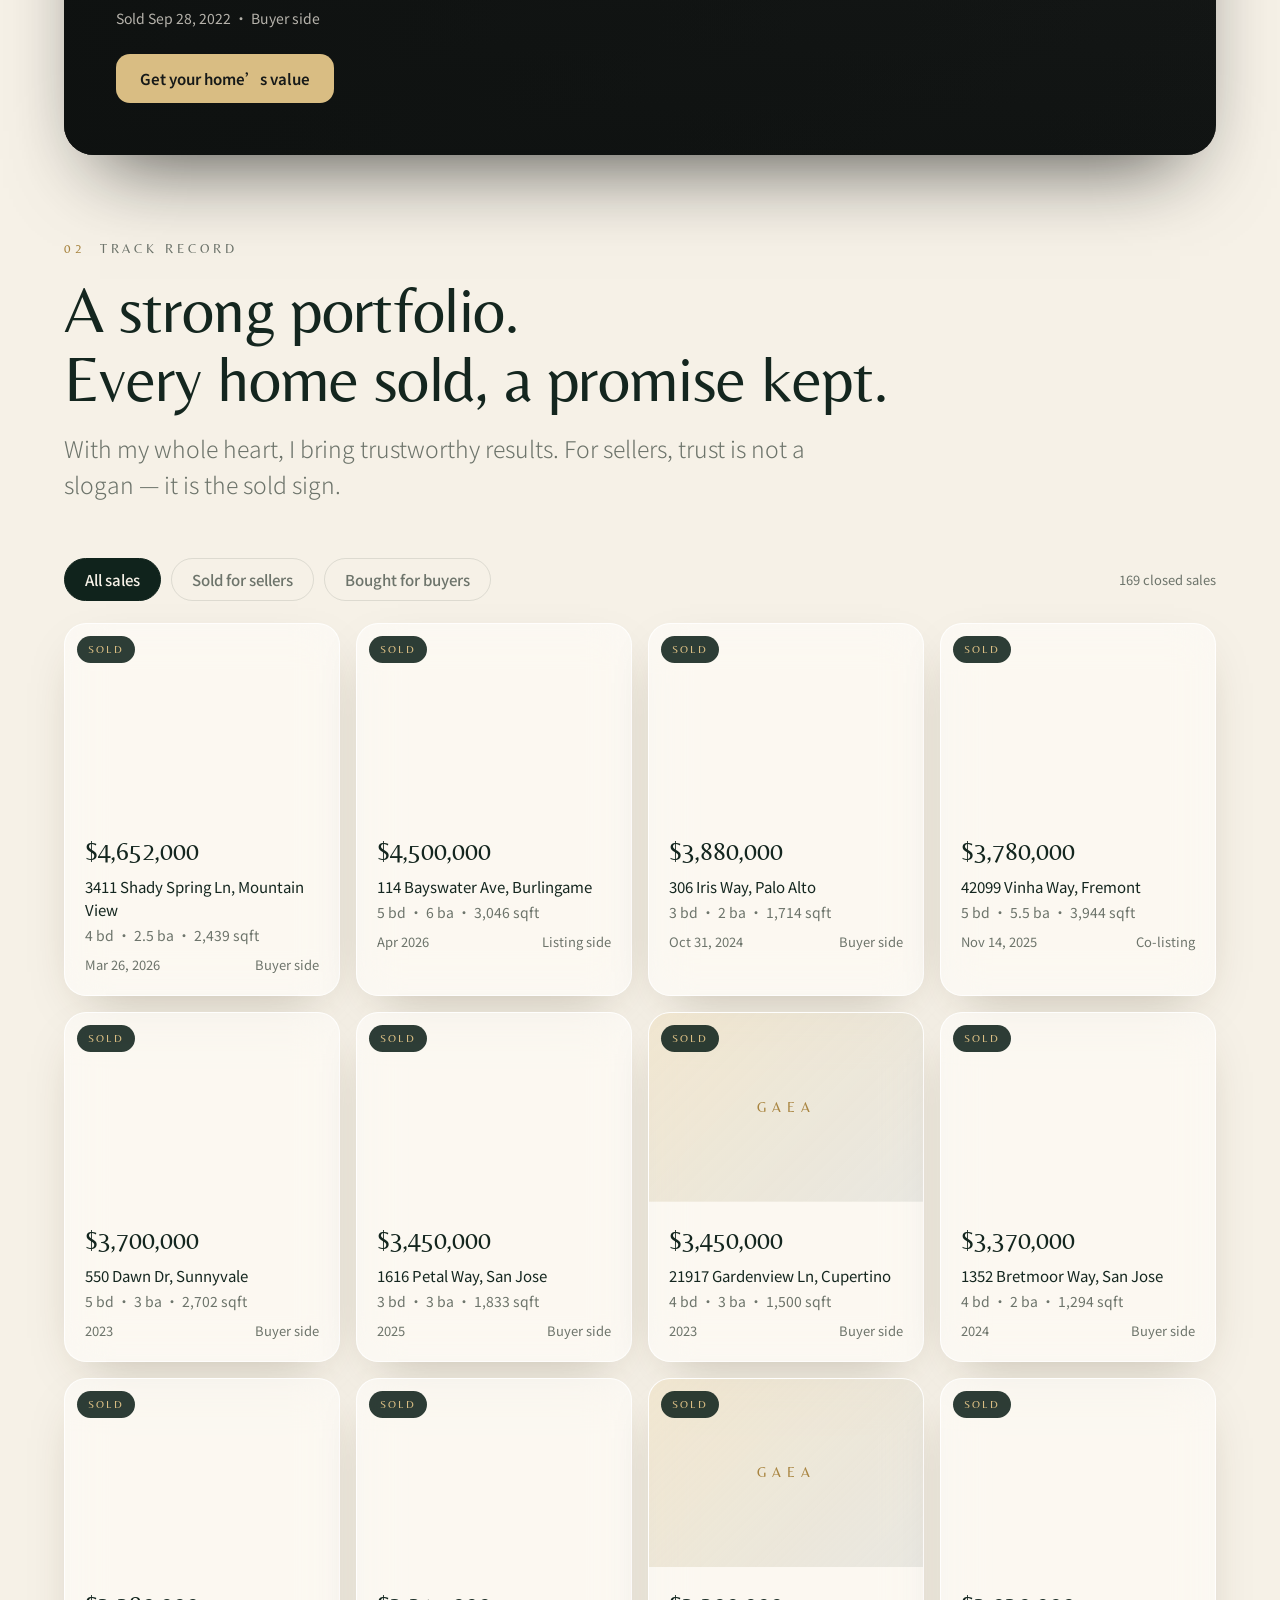
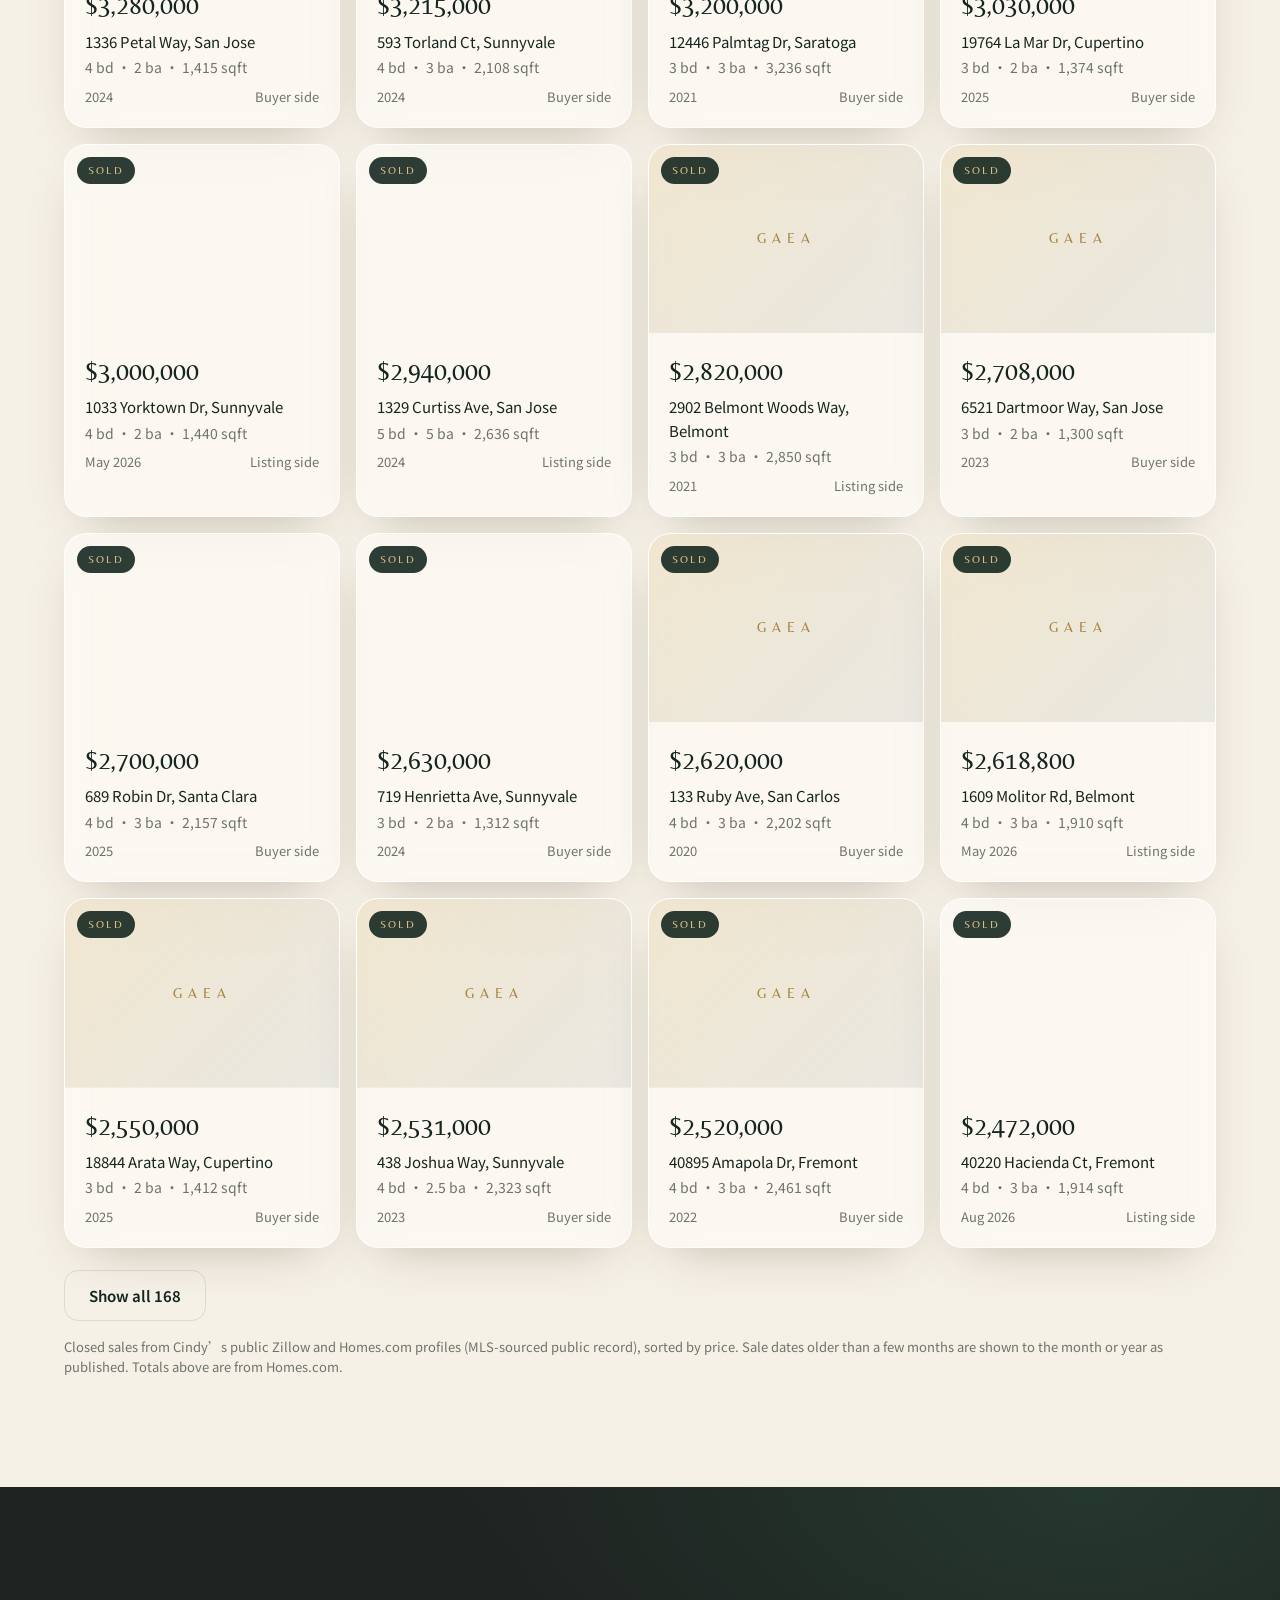
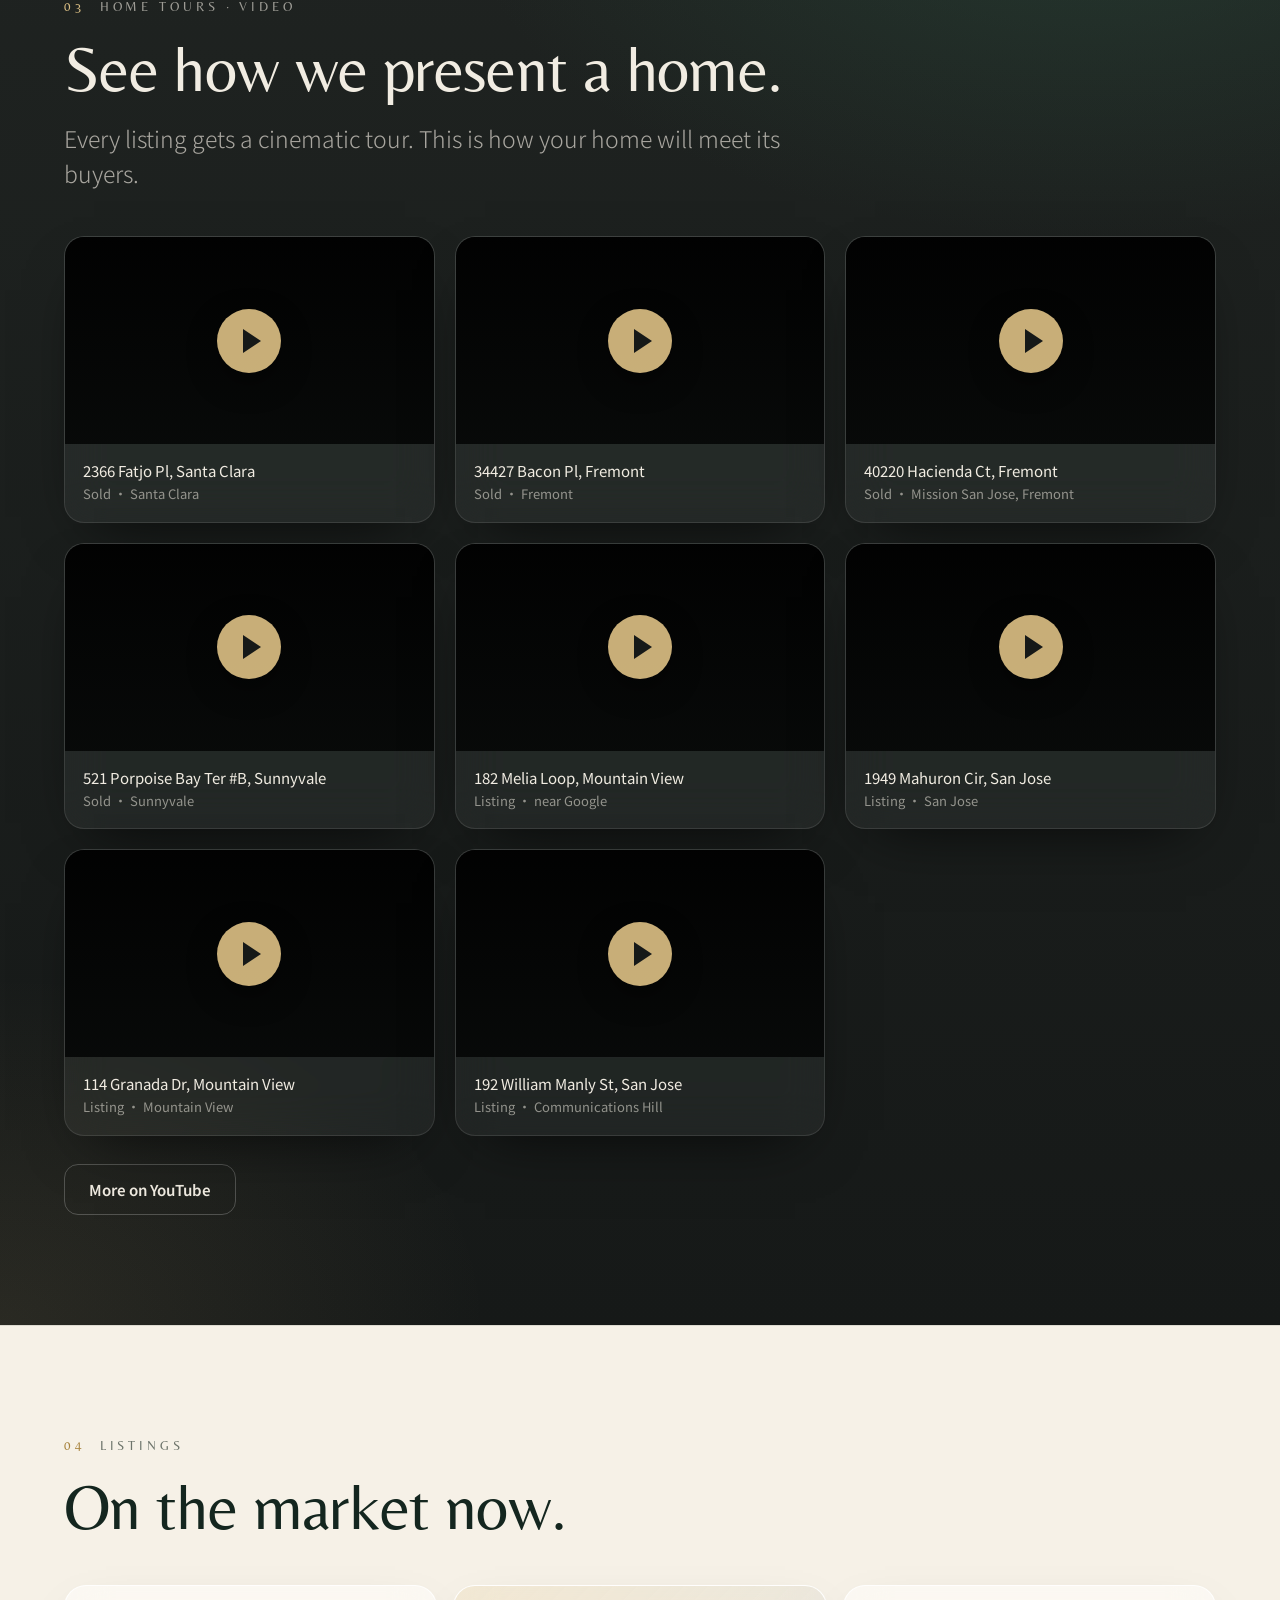
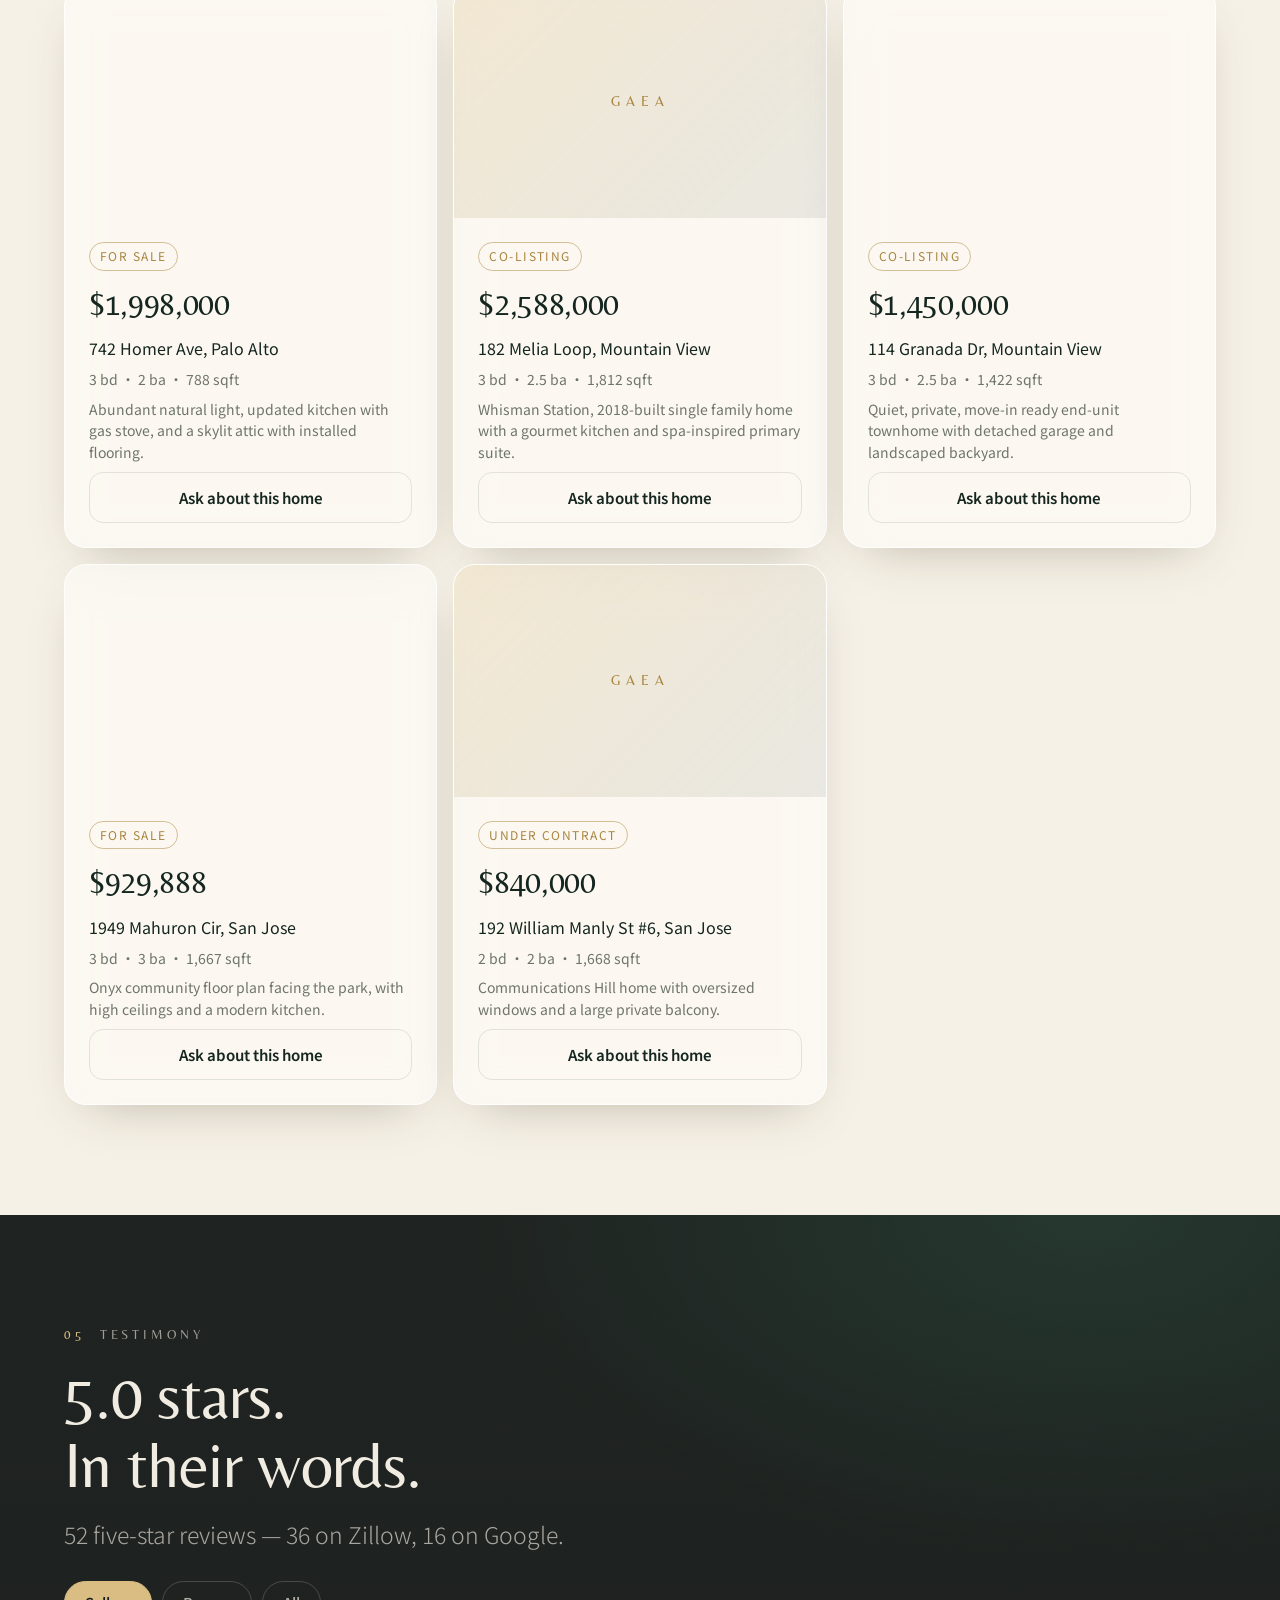
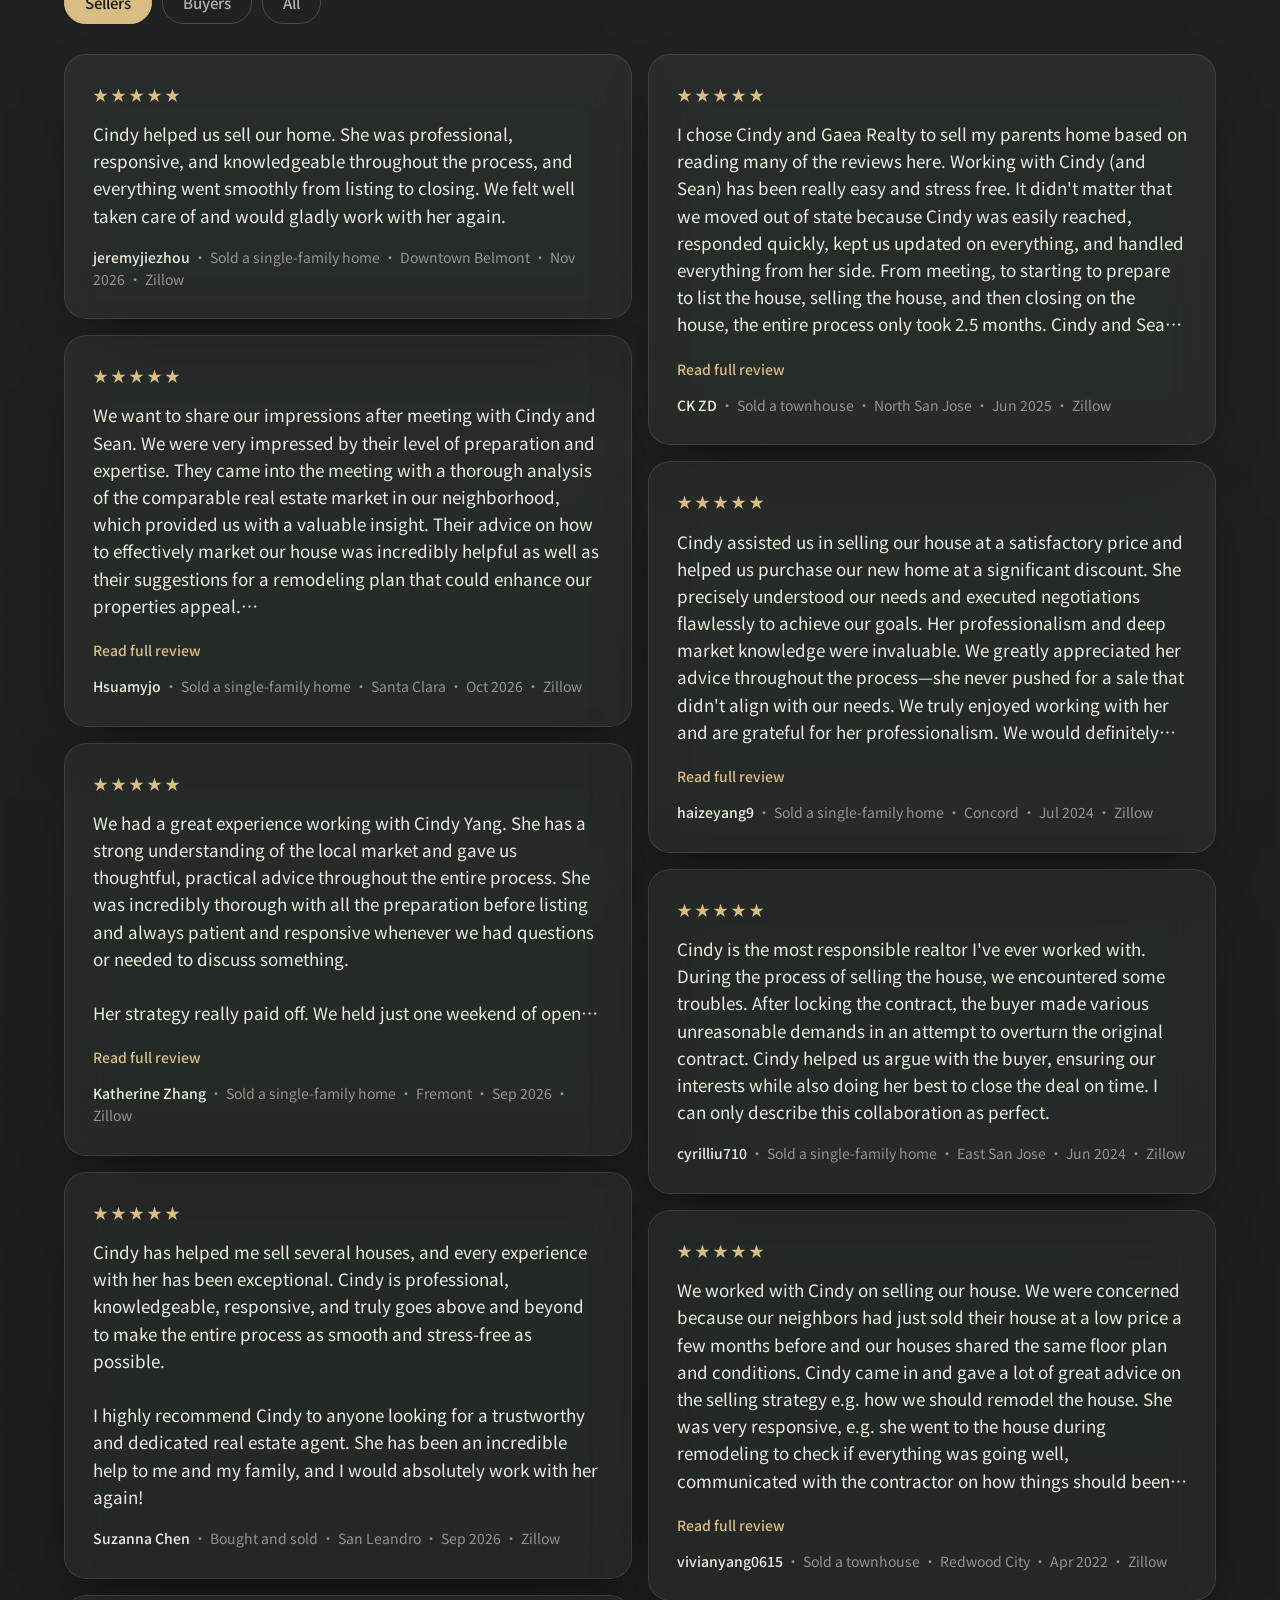
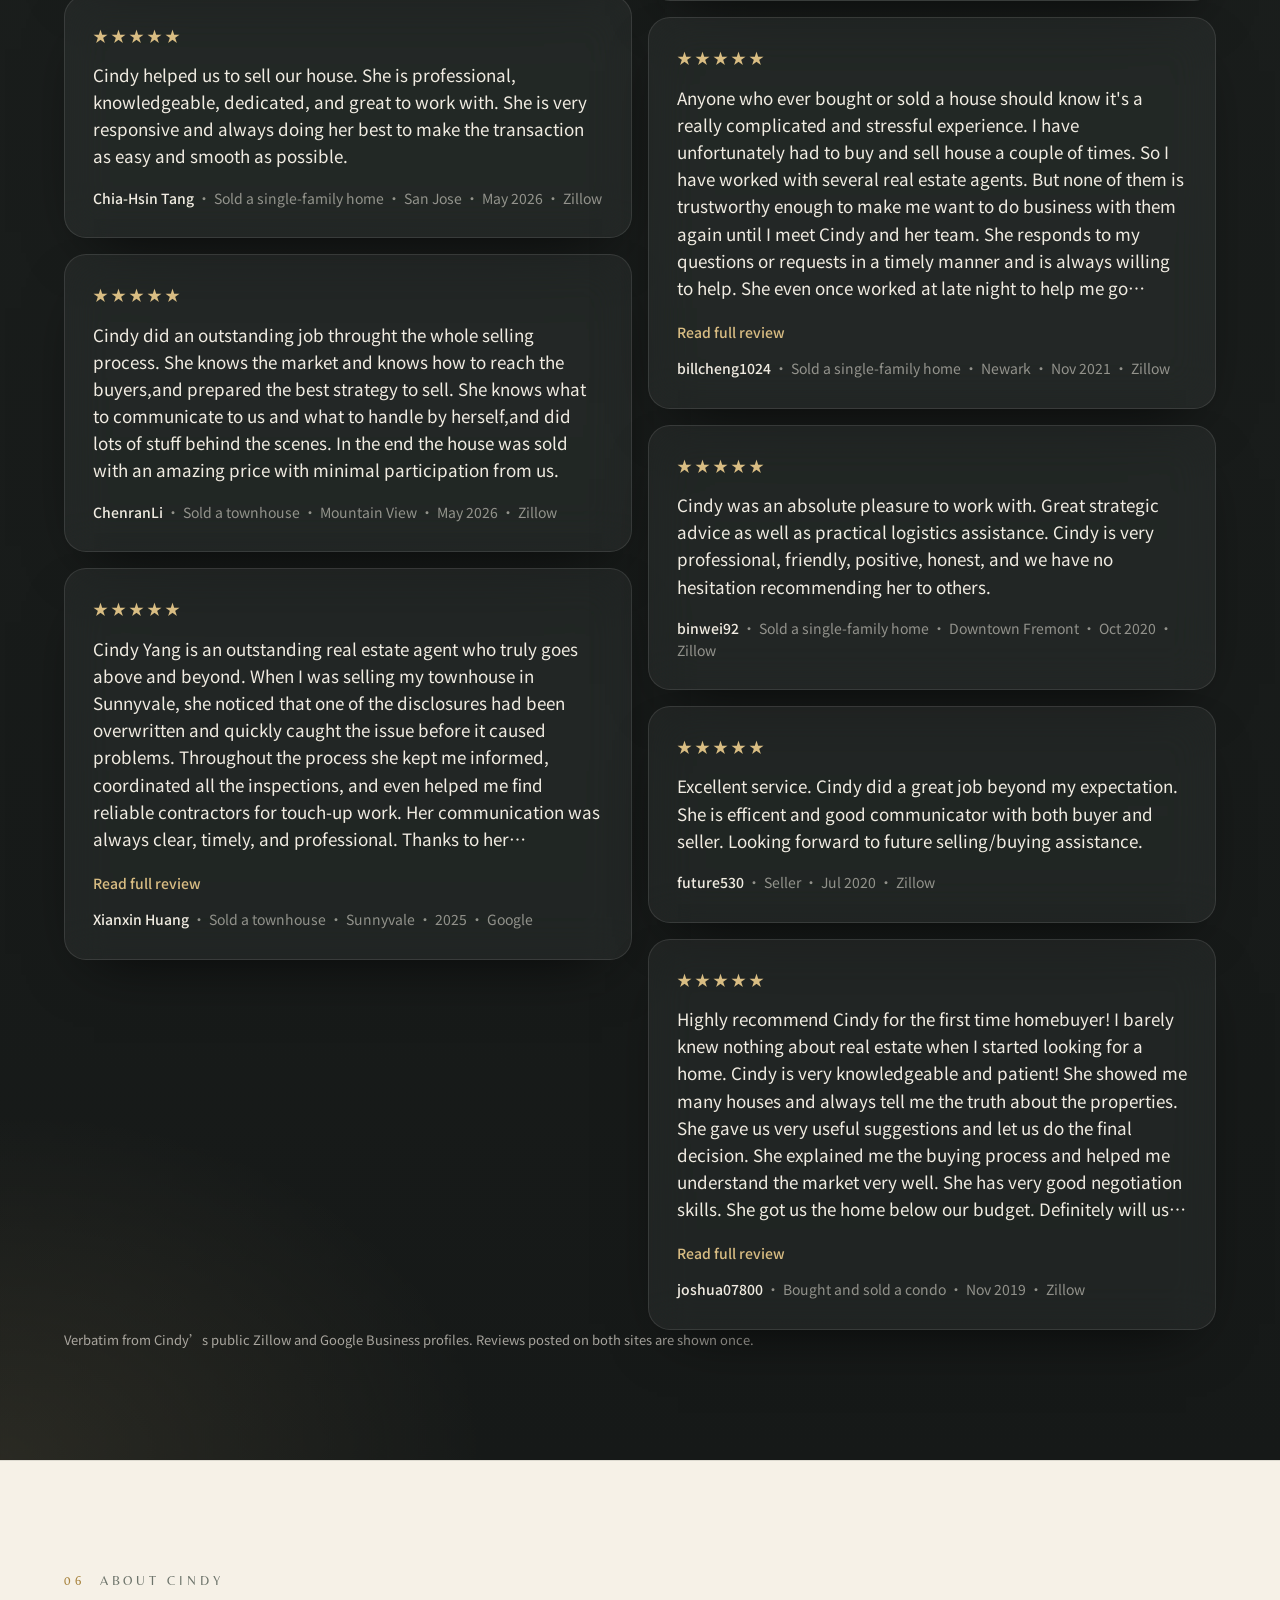
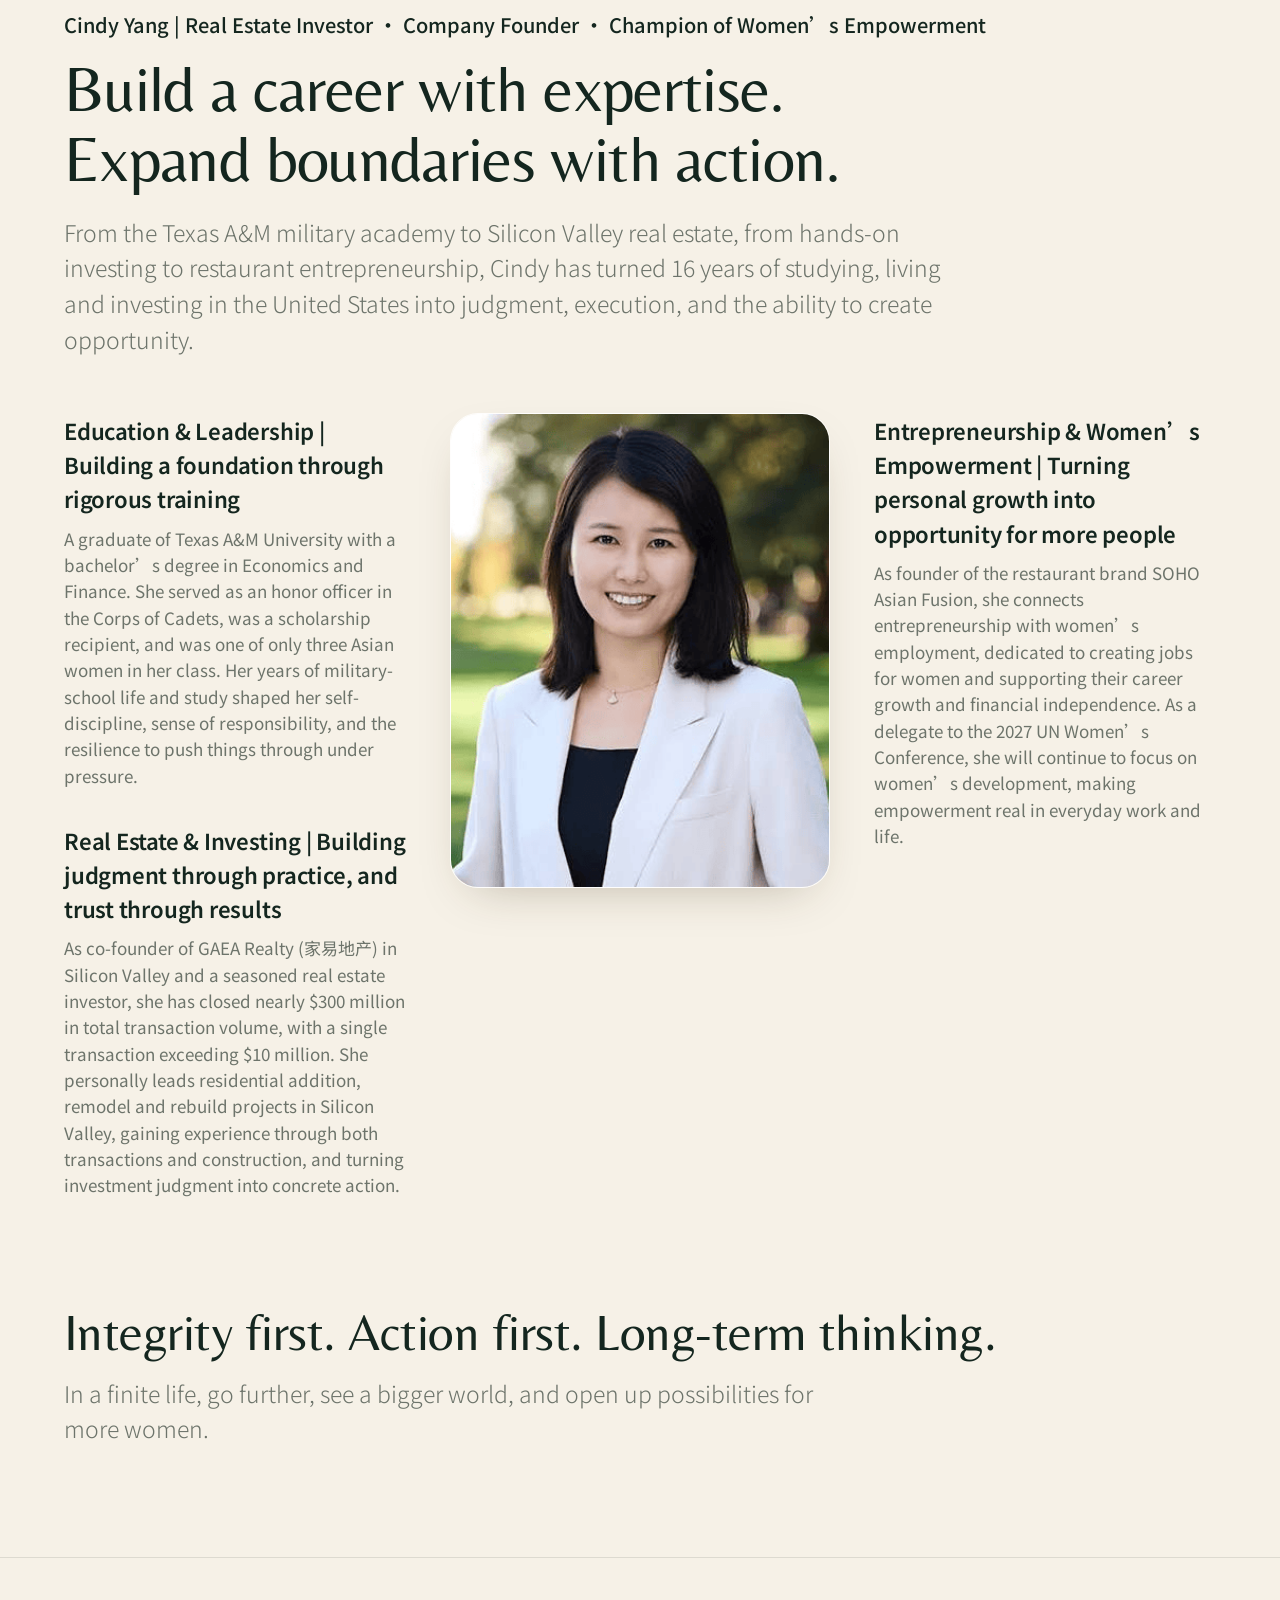
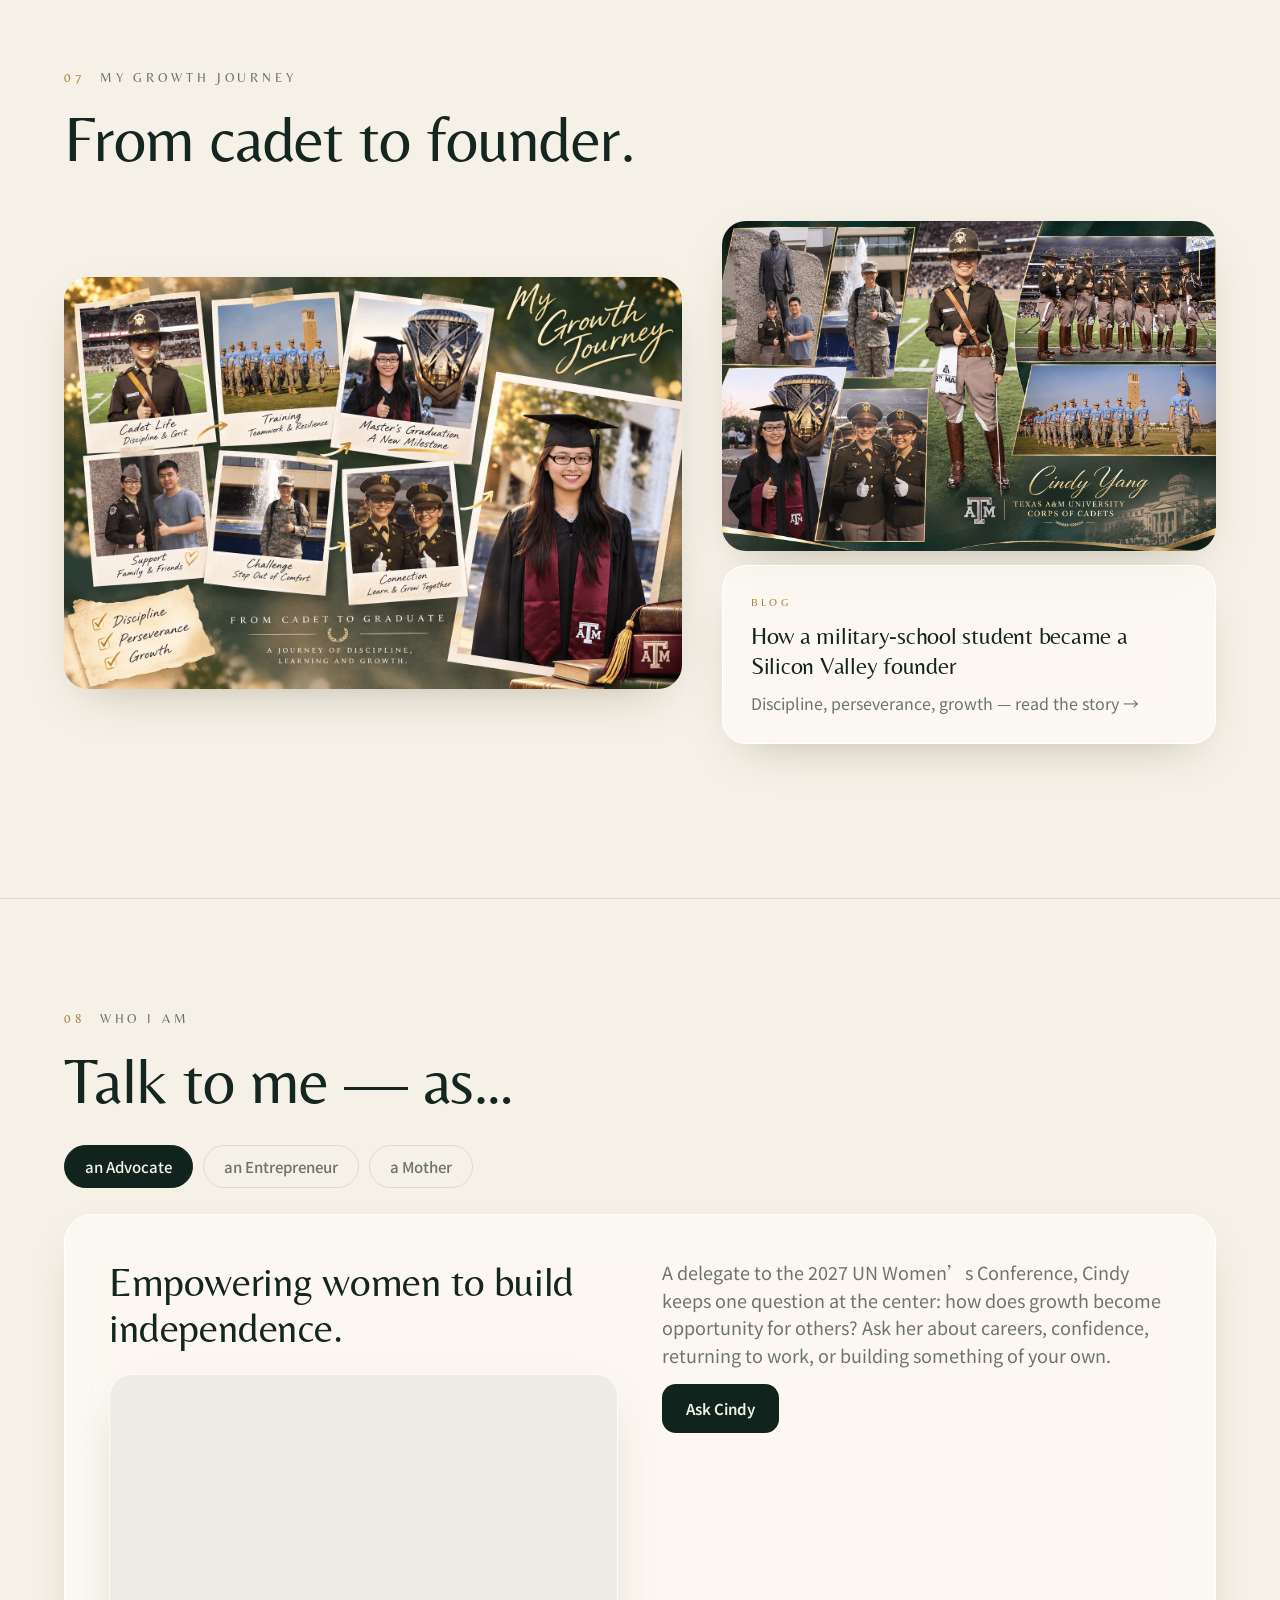
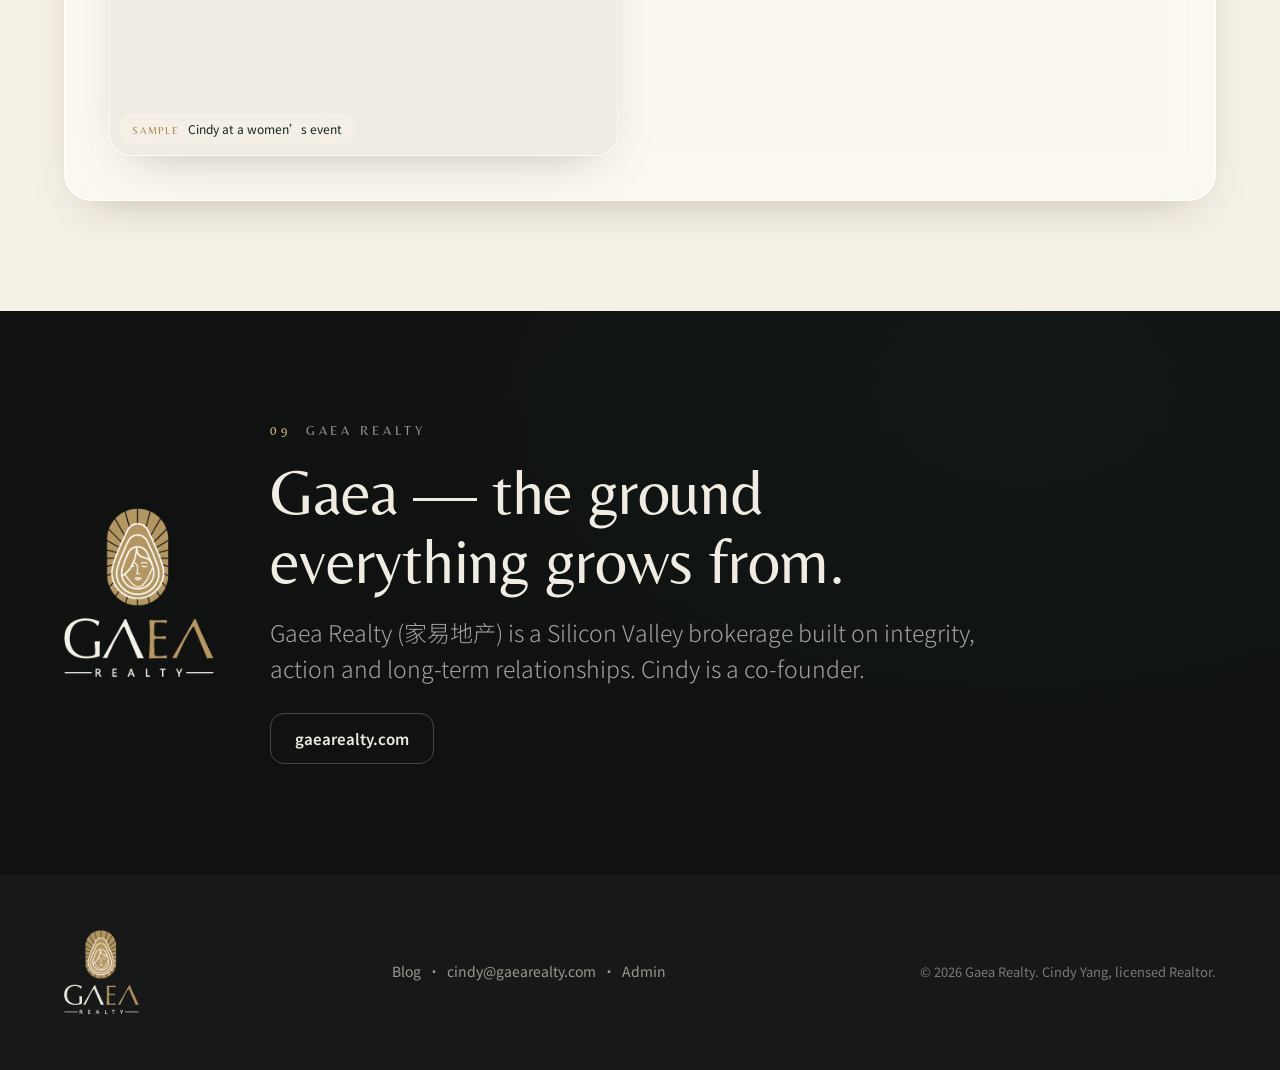
==== commit f2bf80c2: "Cache-bust CSS/JS links Co-Authored-By: Claude Opus 5.5 <noreply@anthropic.com>" ====
--- a/index.html
+++ b/index.html
@@ -7,7 +7,7 @@
 <meta name="description" content="Cindy Yang — Silicon Valley real estate investor, founder and women-empowerment advocate at Gaea Realty. 169 homes closed, $304M+ in volume. What's your home worth? Just ask.">
 <link rel="preconnect" href="https://fonts.googleapis.com">
 <link href="https://fonts.googleapis.com/css2?family=Belleza&family=Cinzel:wght@400;500;600&family=Noto+Sans+SC:wght@300;400;500;700&display=swap" rel="stylesheet">
-<link rel="stylesheet" href="site.css">
+<link rel="stylesheet" href="site.css?v=20261117b">
 </head>
 <body>
 
@@ -195,8 +195,8 @@
 
 <button class="fab" onclick="focusQ()">✦ <span data-l="en">What’s my home worth?</span><span data-l="zh">我的房子值多少？</span></button>
 
-<script src="data.js"></script>
-<script src="site.js"></script>
+<script src="data.js?v=20261117b"></script>
+<script src="site.js?v=20261117b"></script>
 <script>
 let SET={contact_email:'cindy@gaearealty.com',features:{}}, SALES=[], LIST=[], POSTS=[];
 
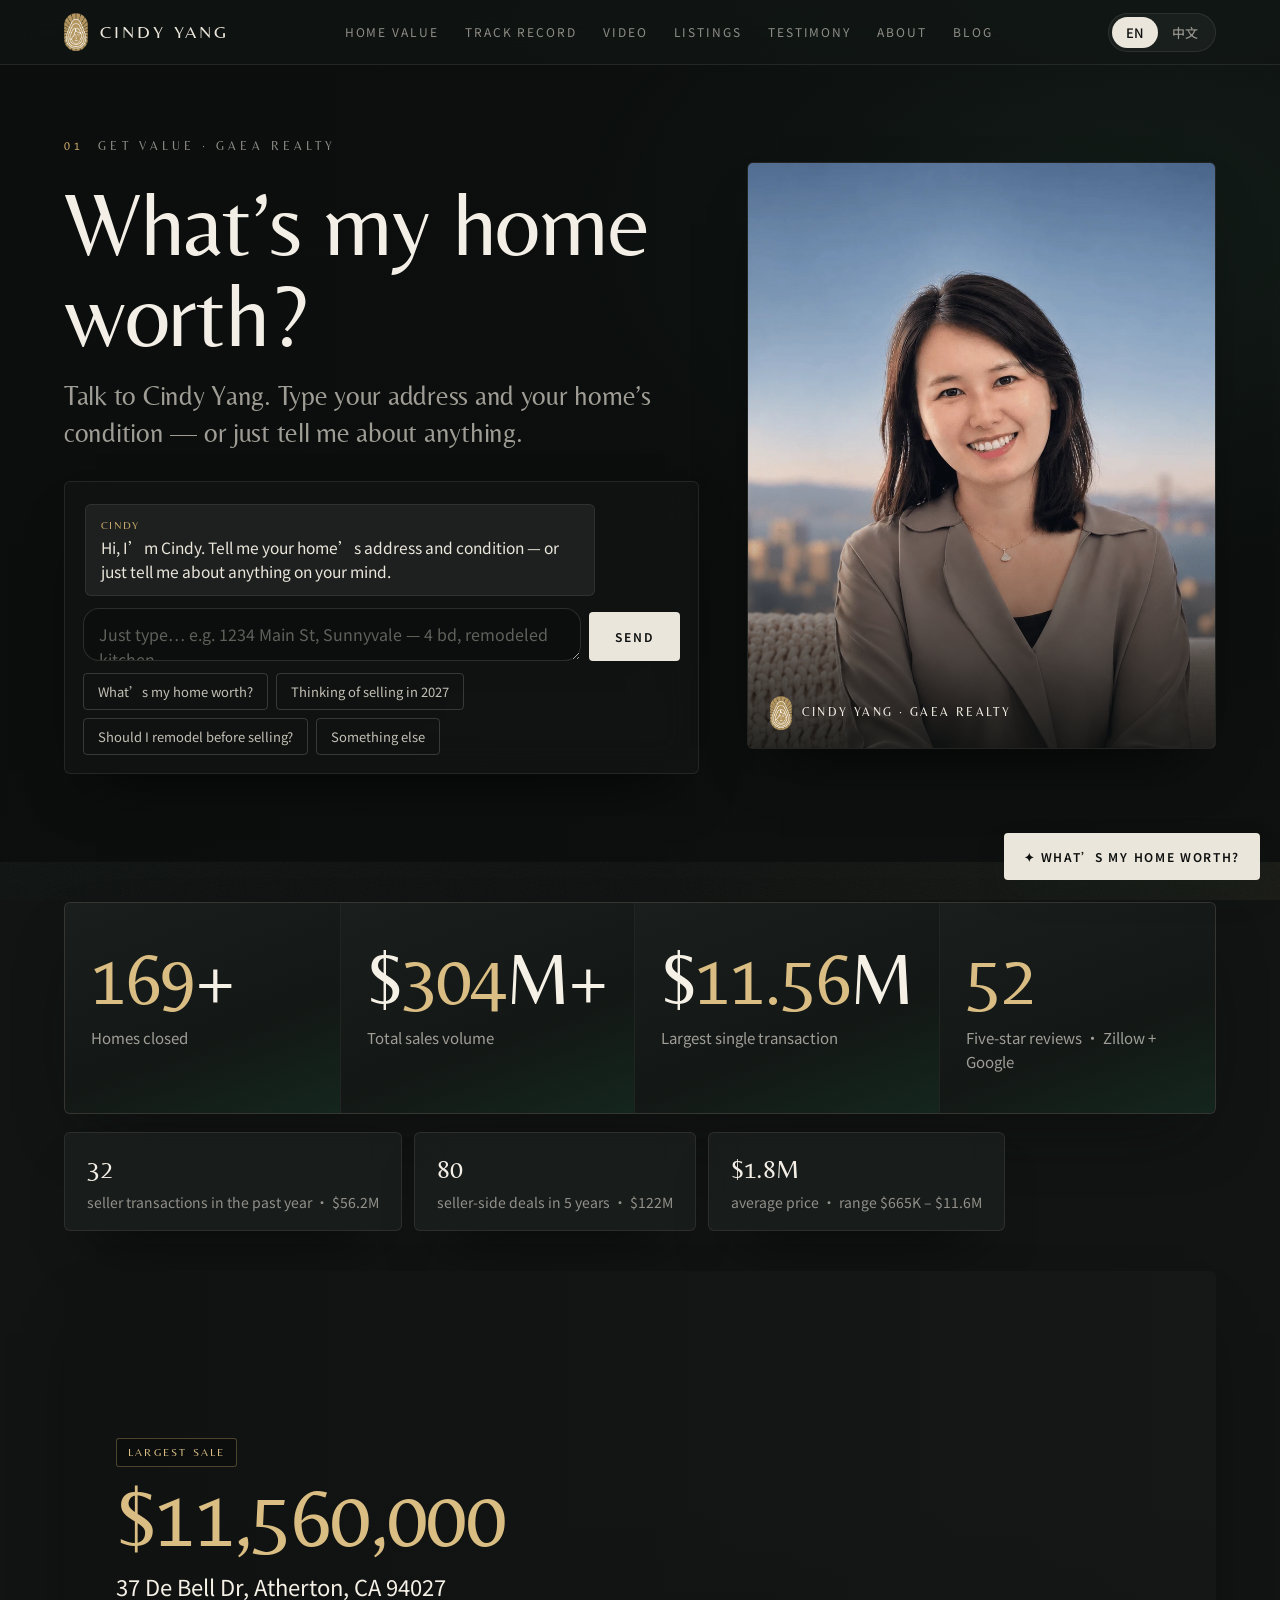
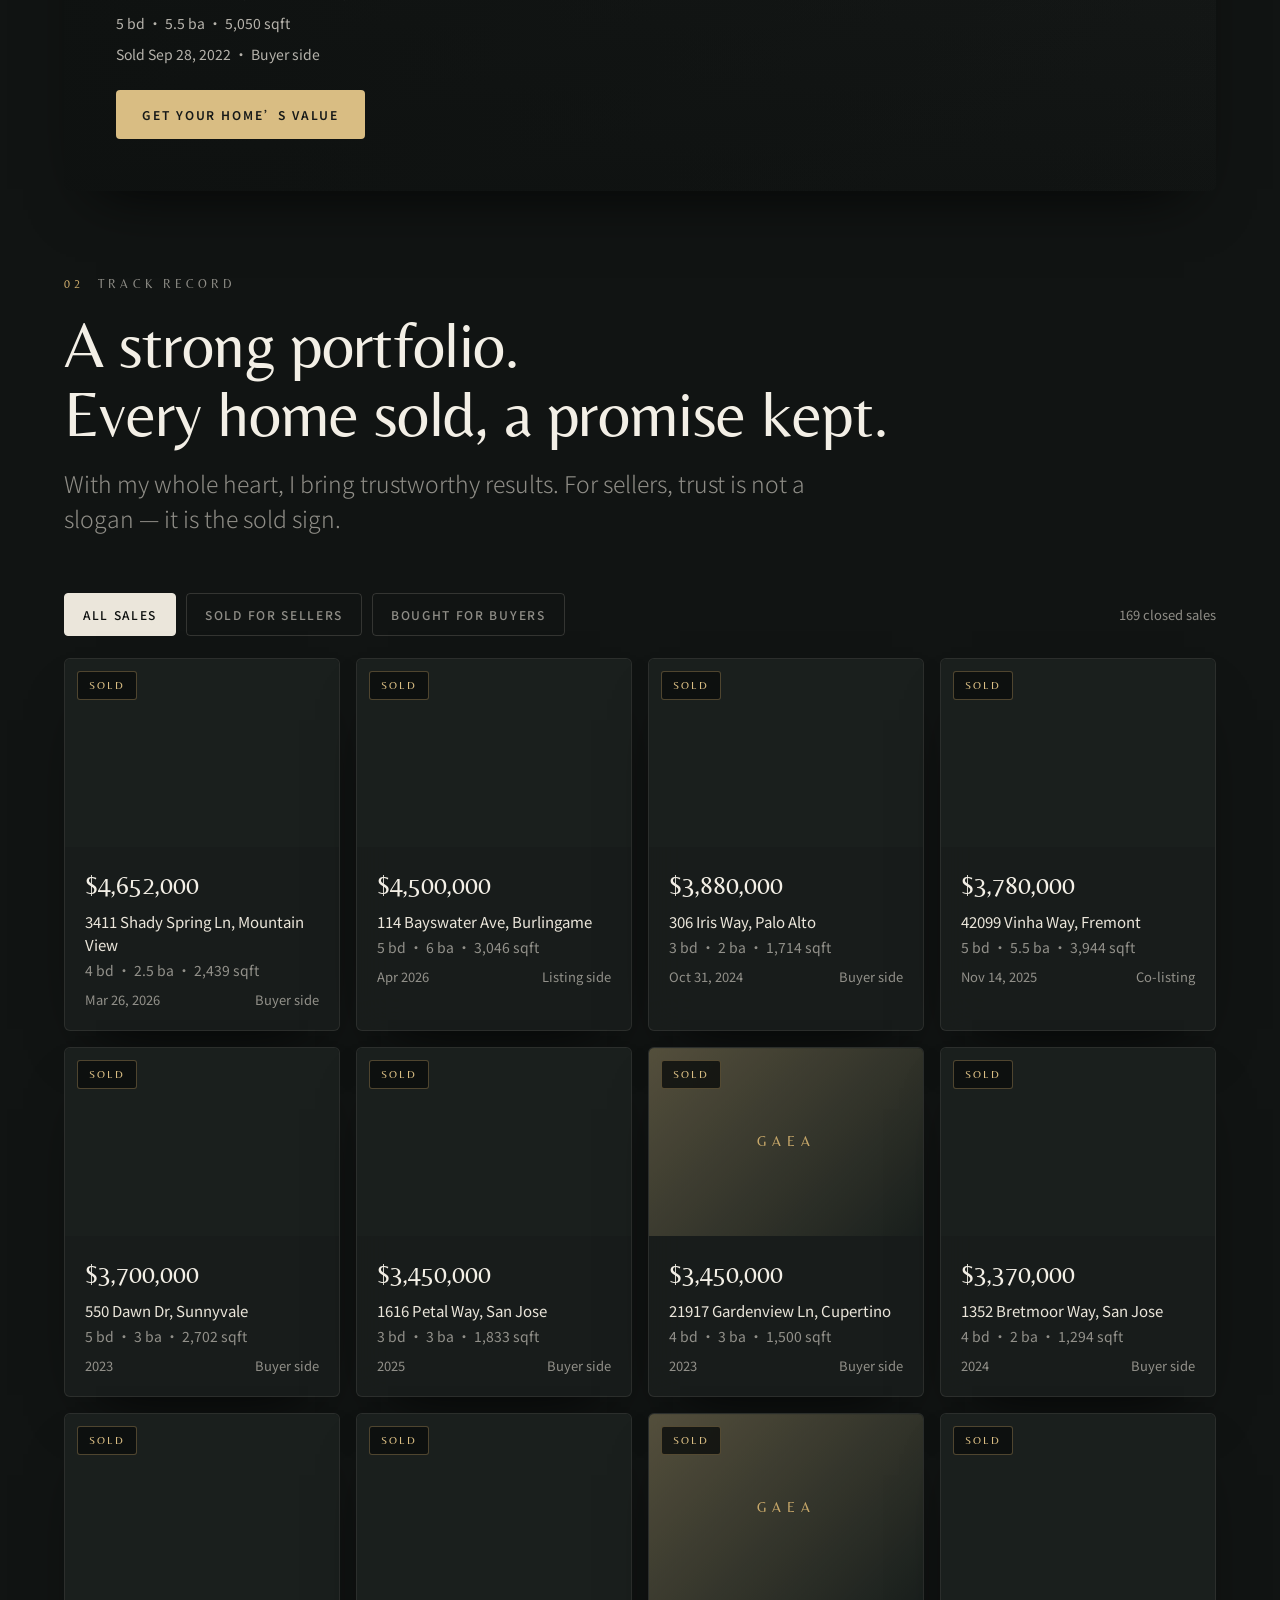
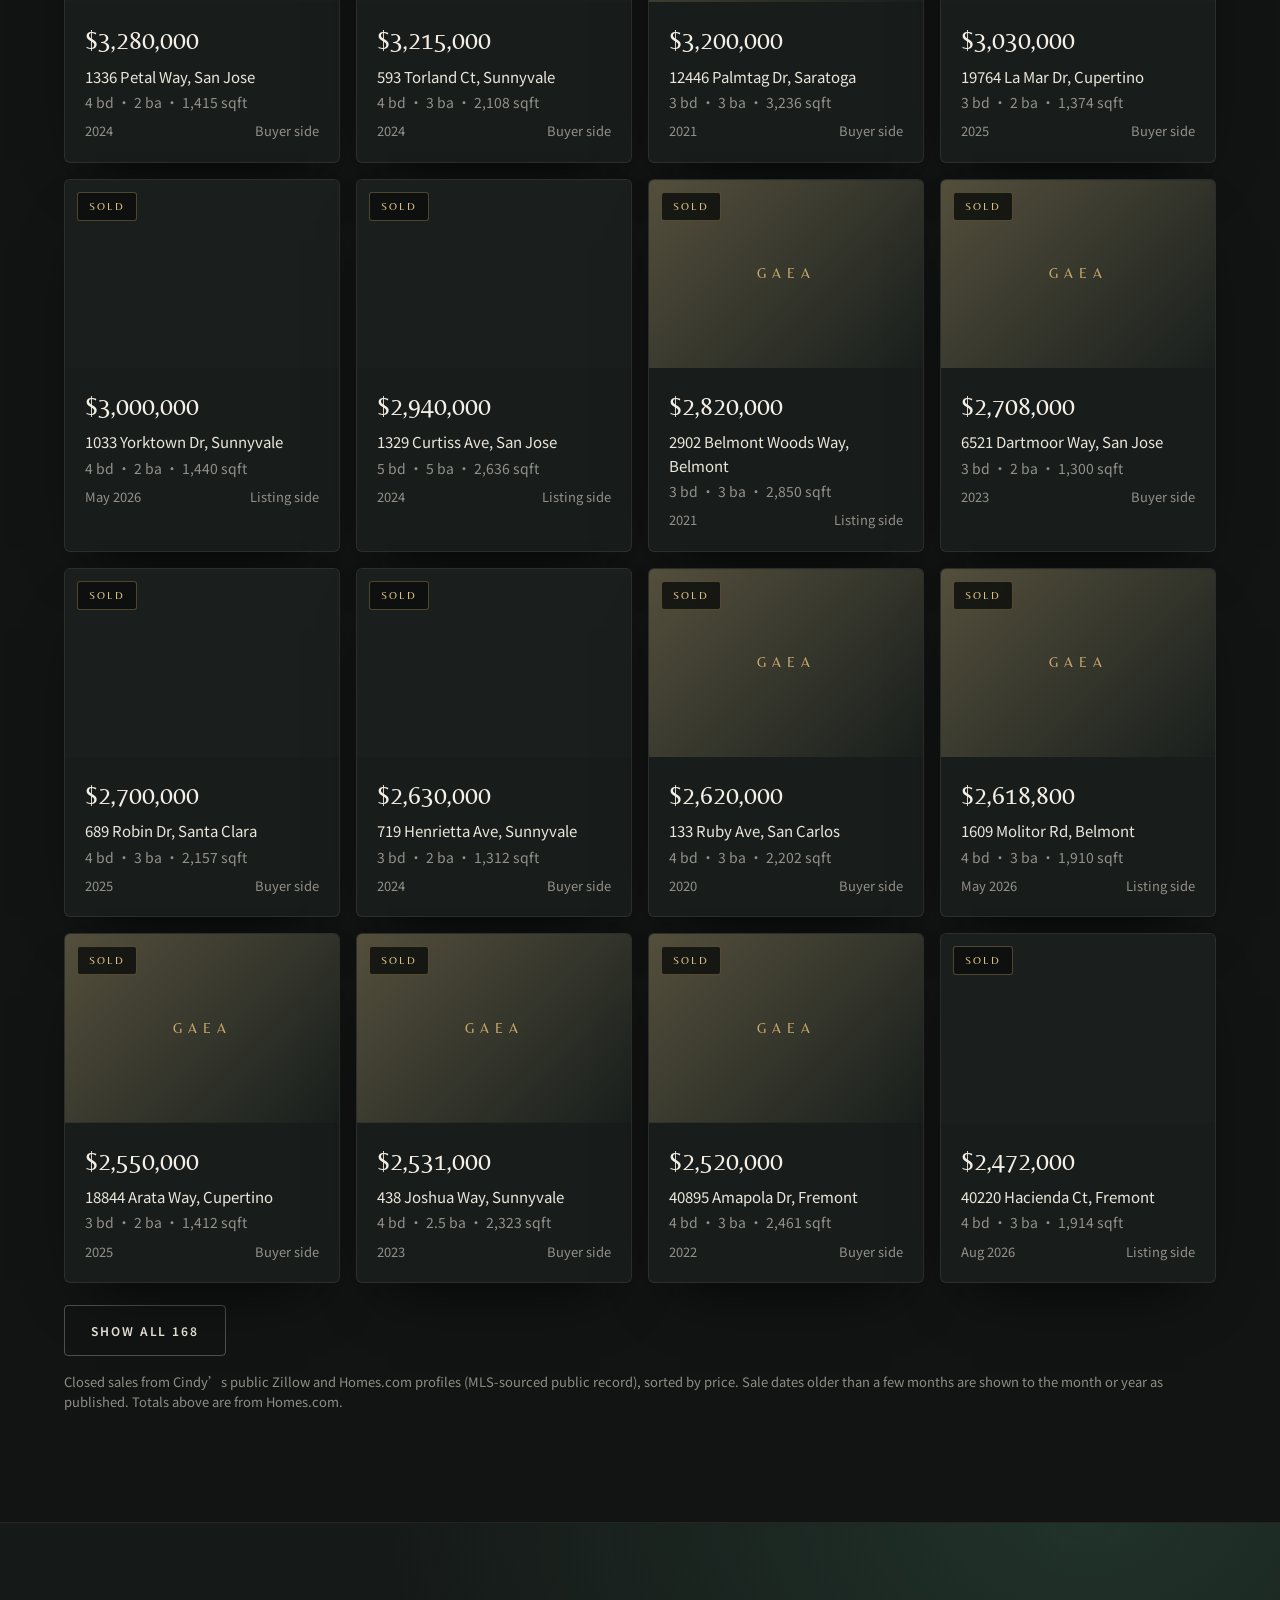
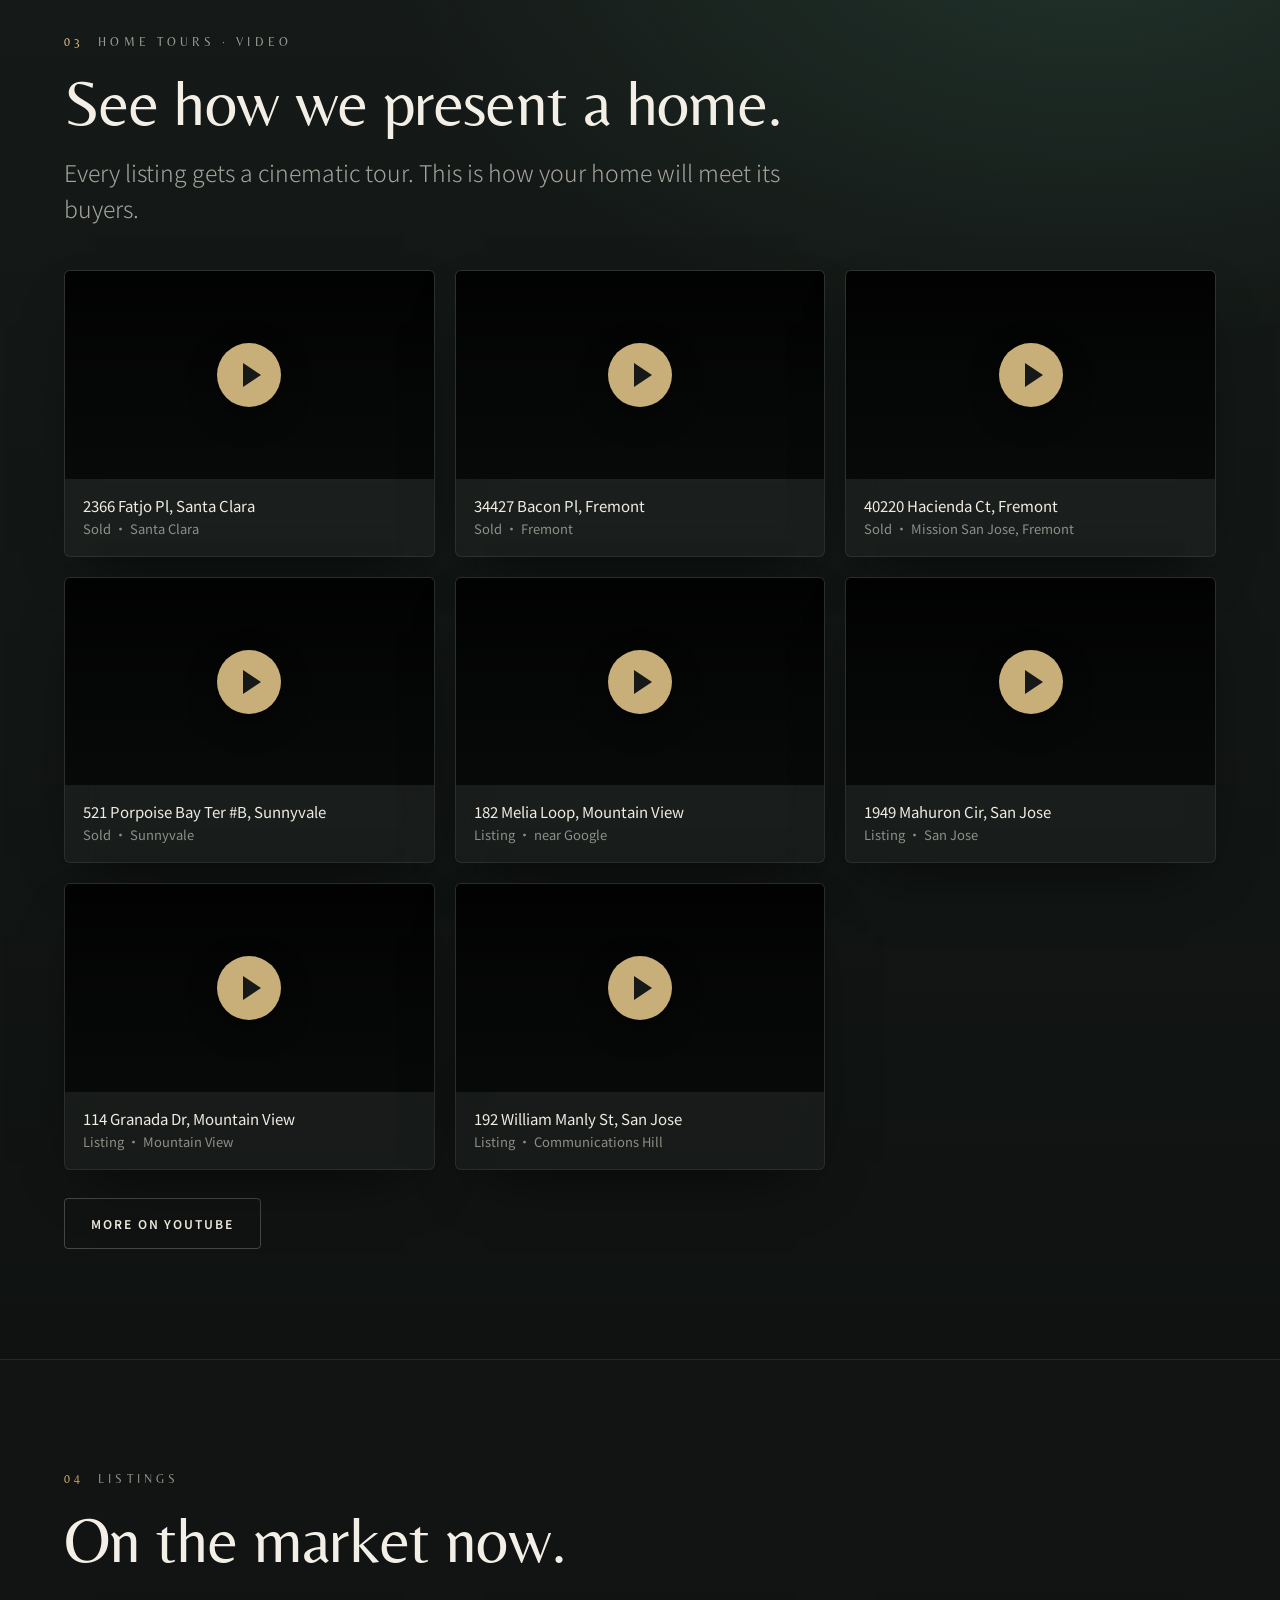
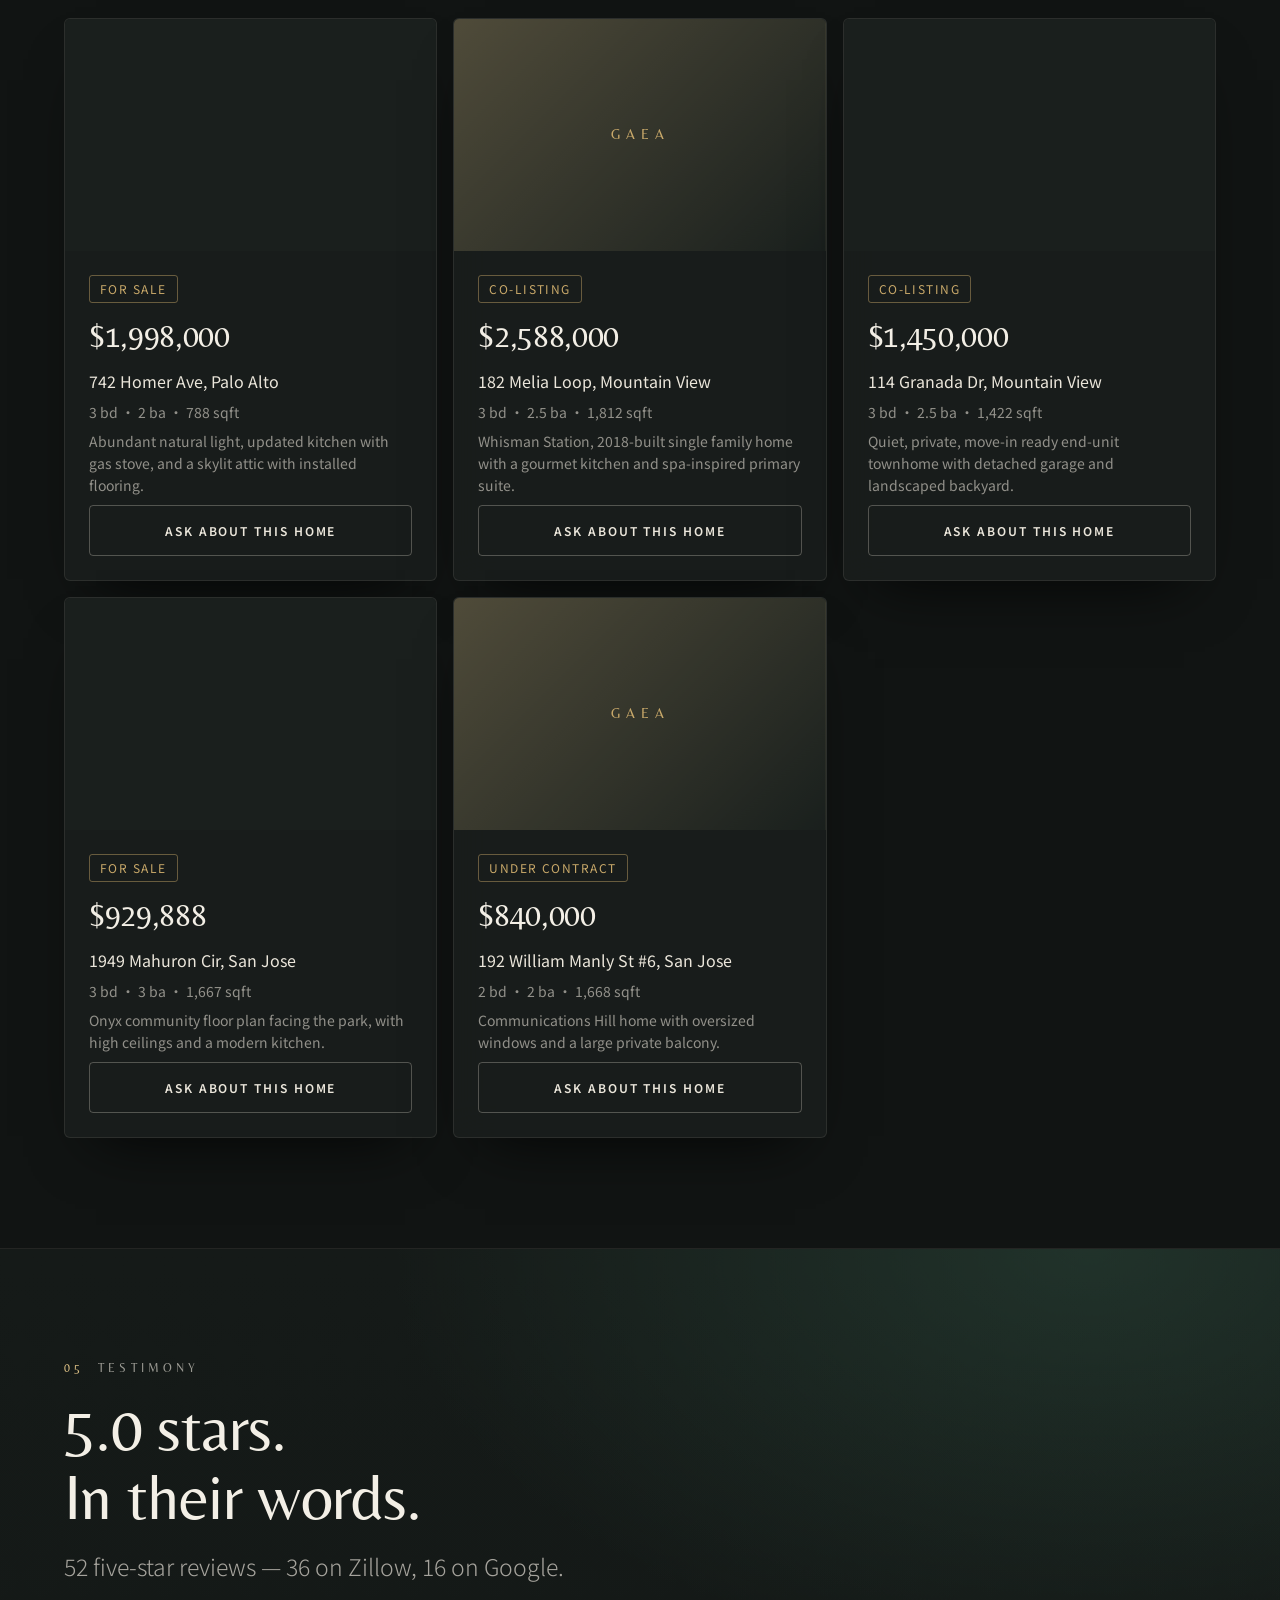
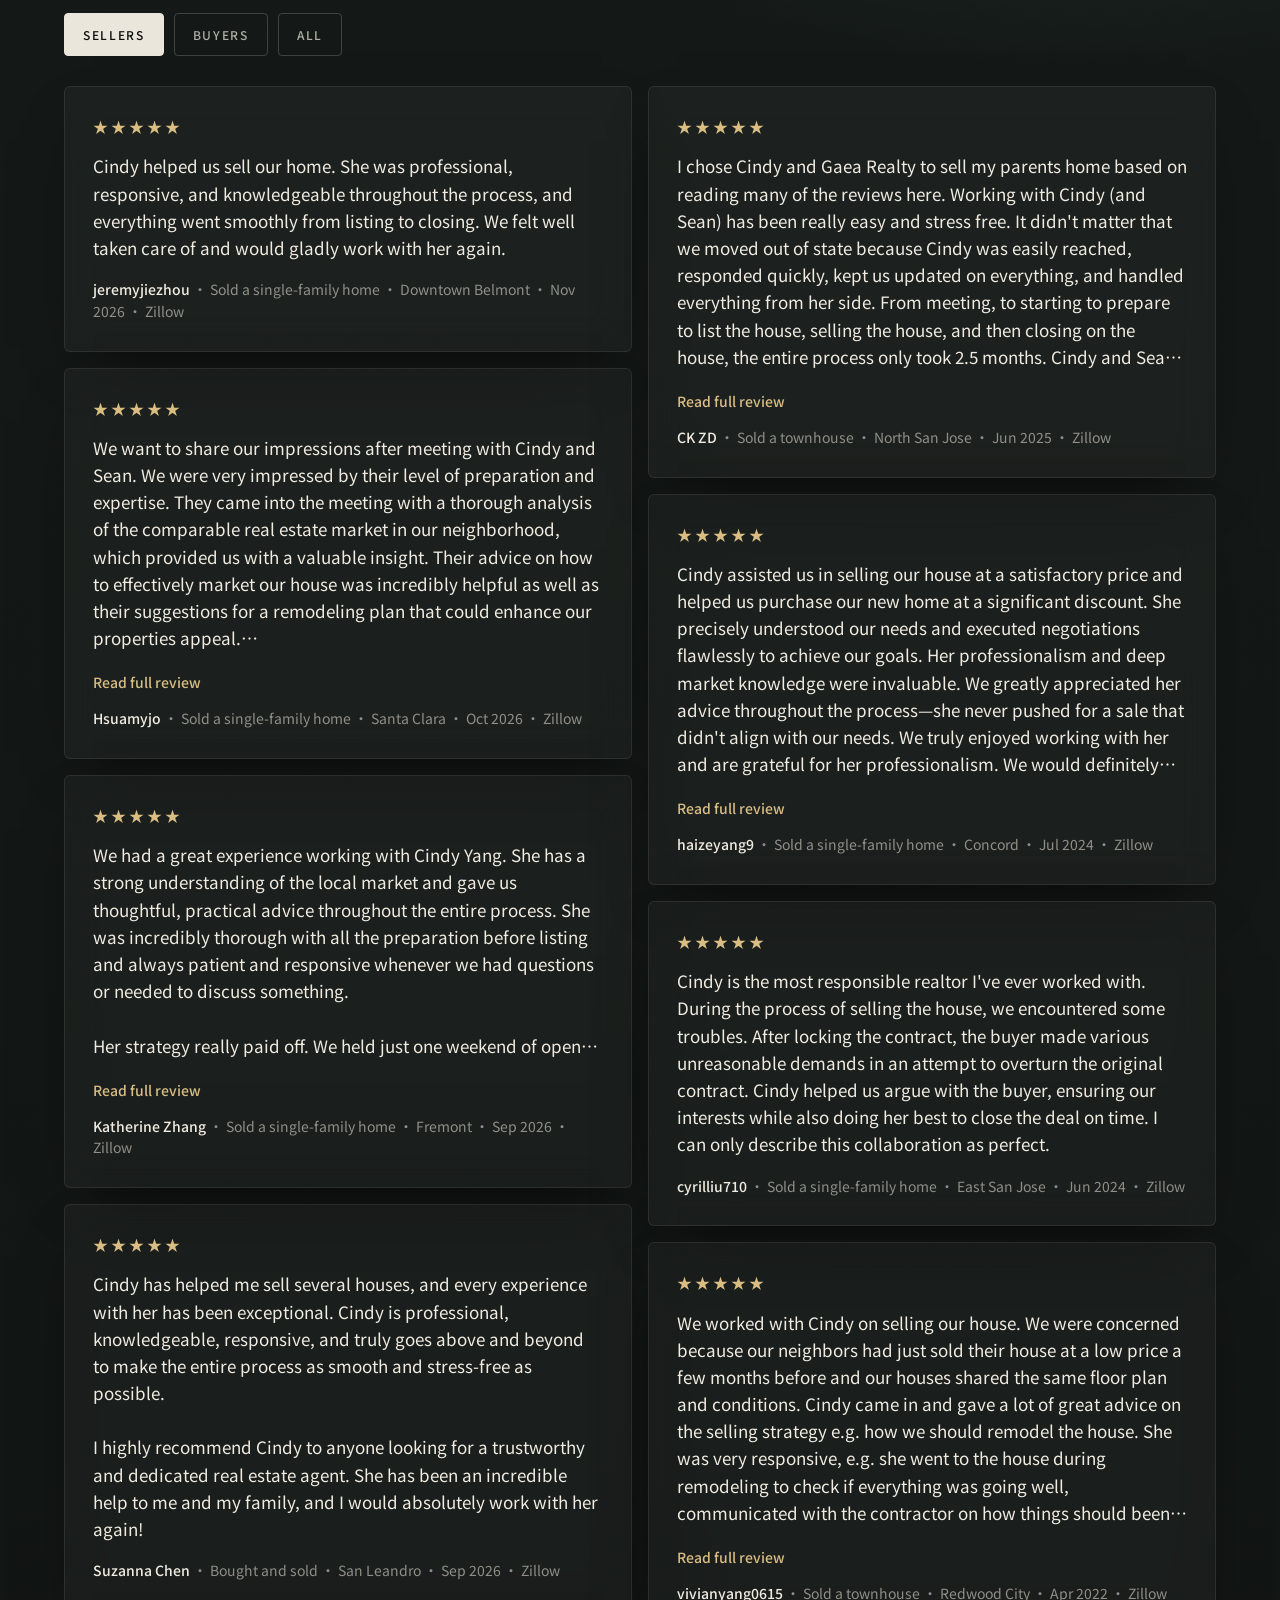
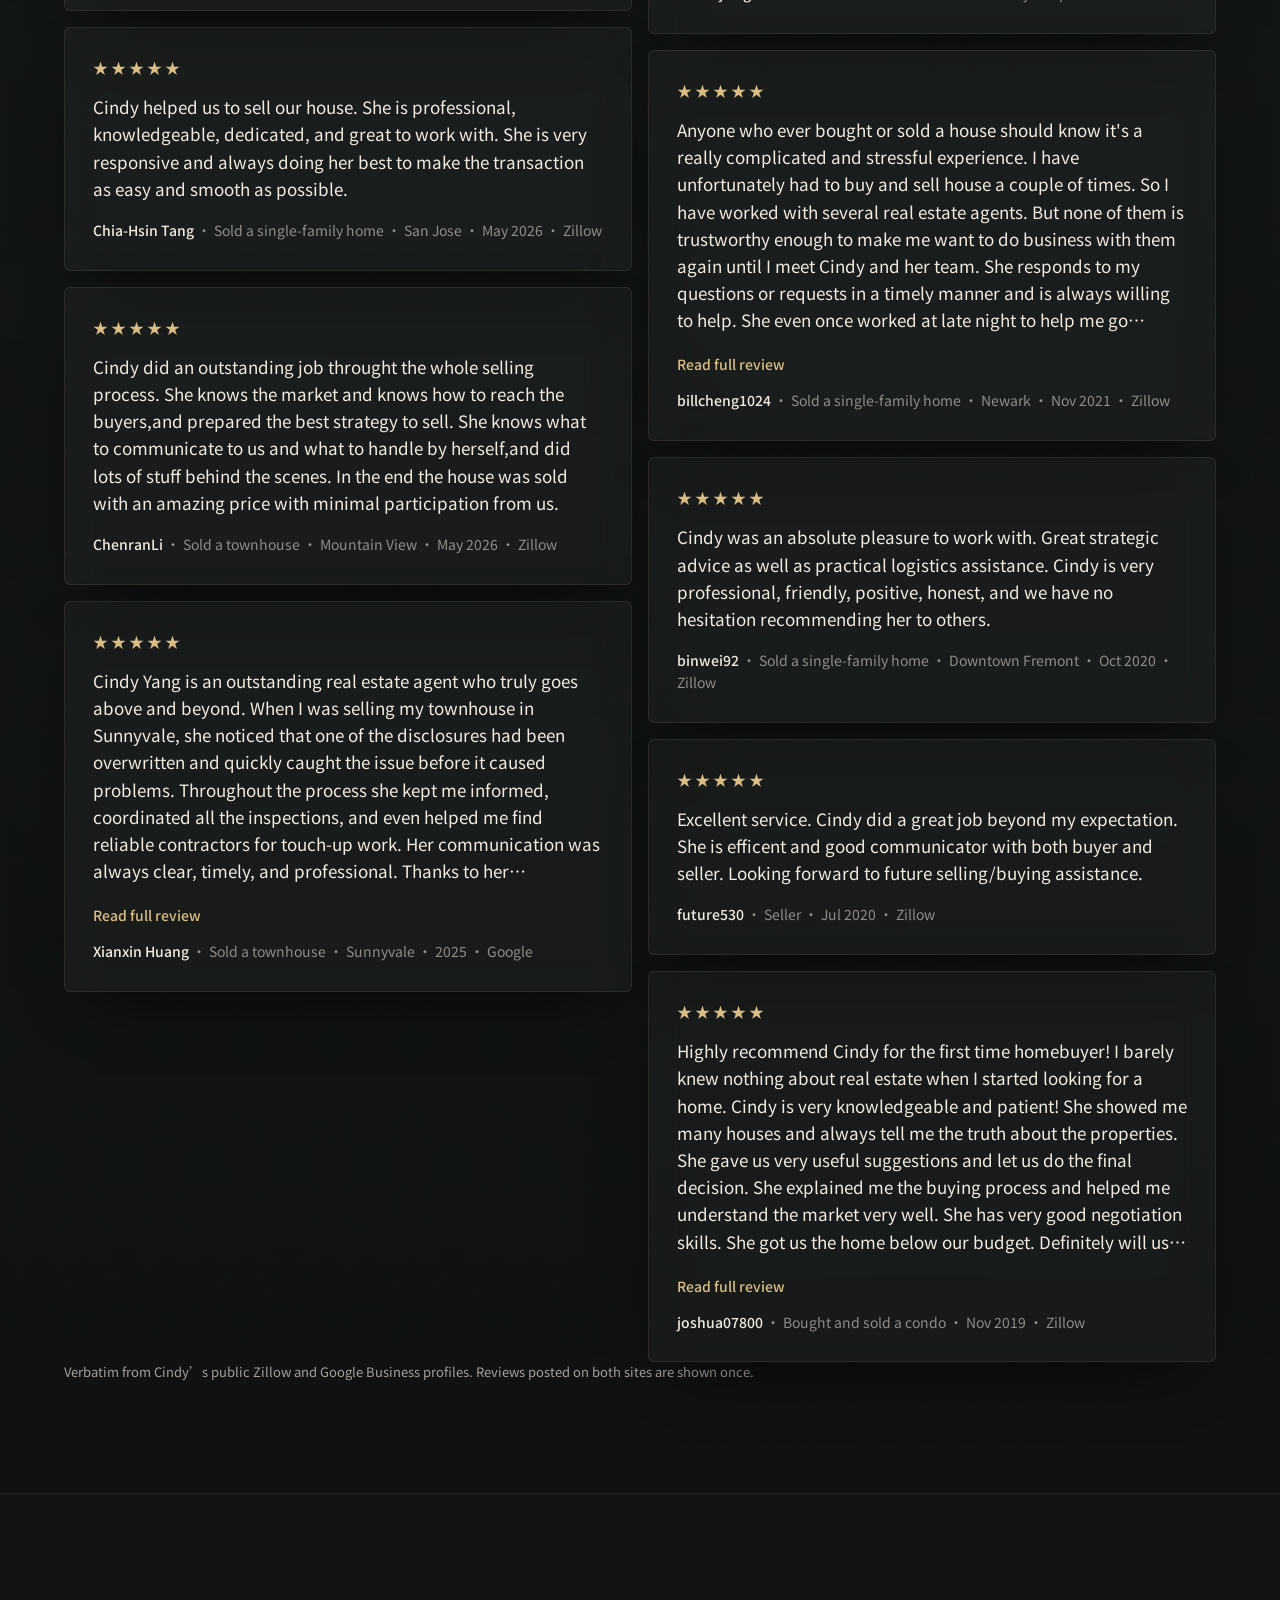
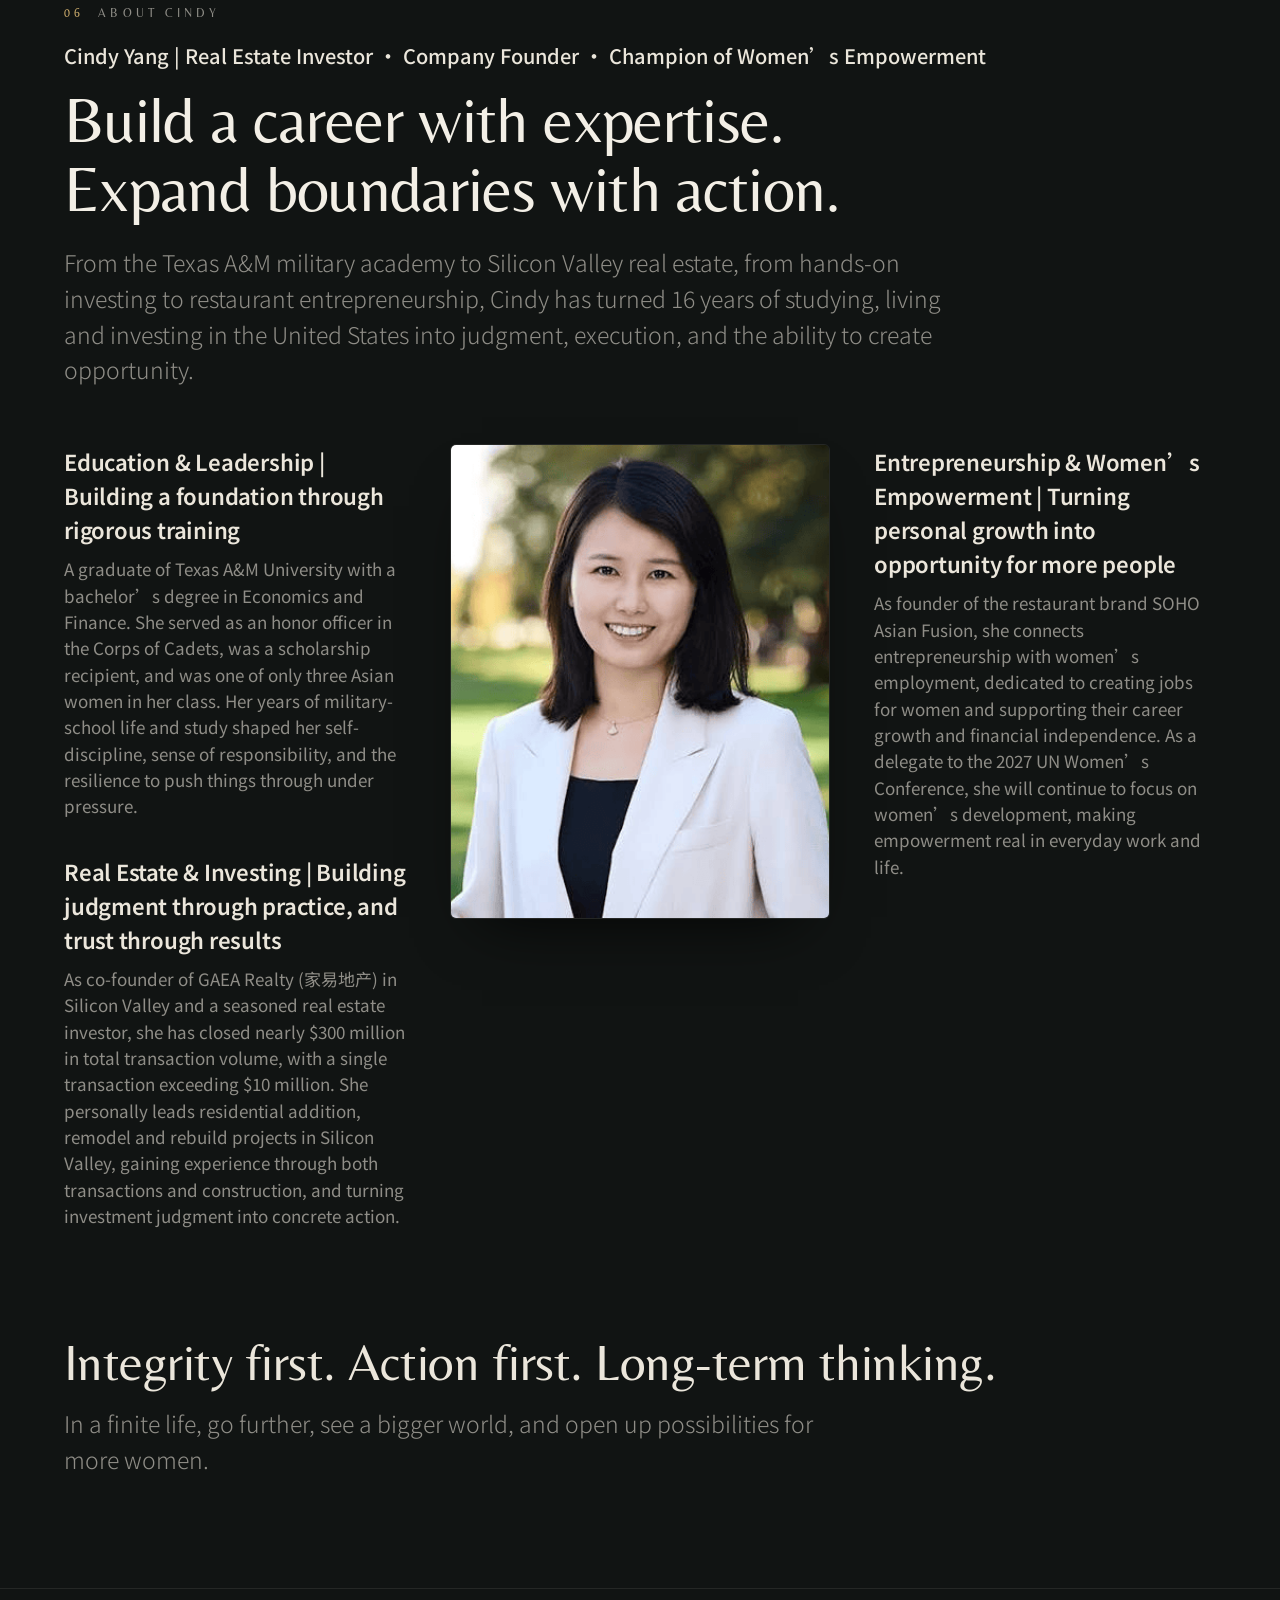
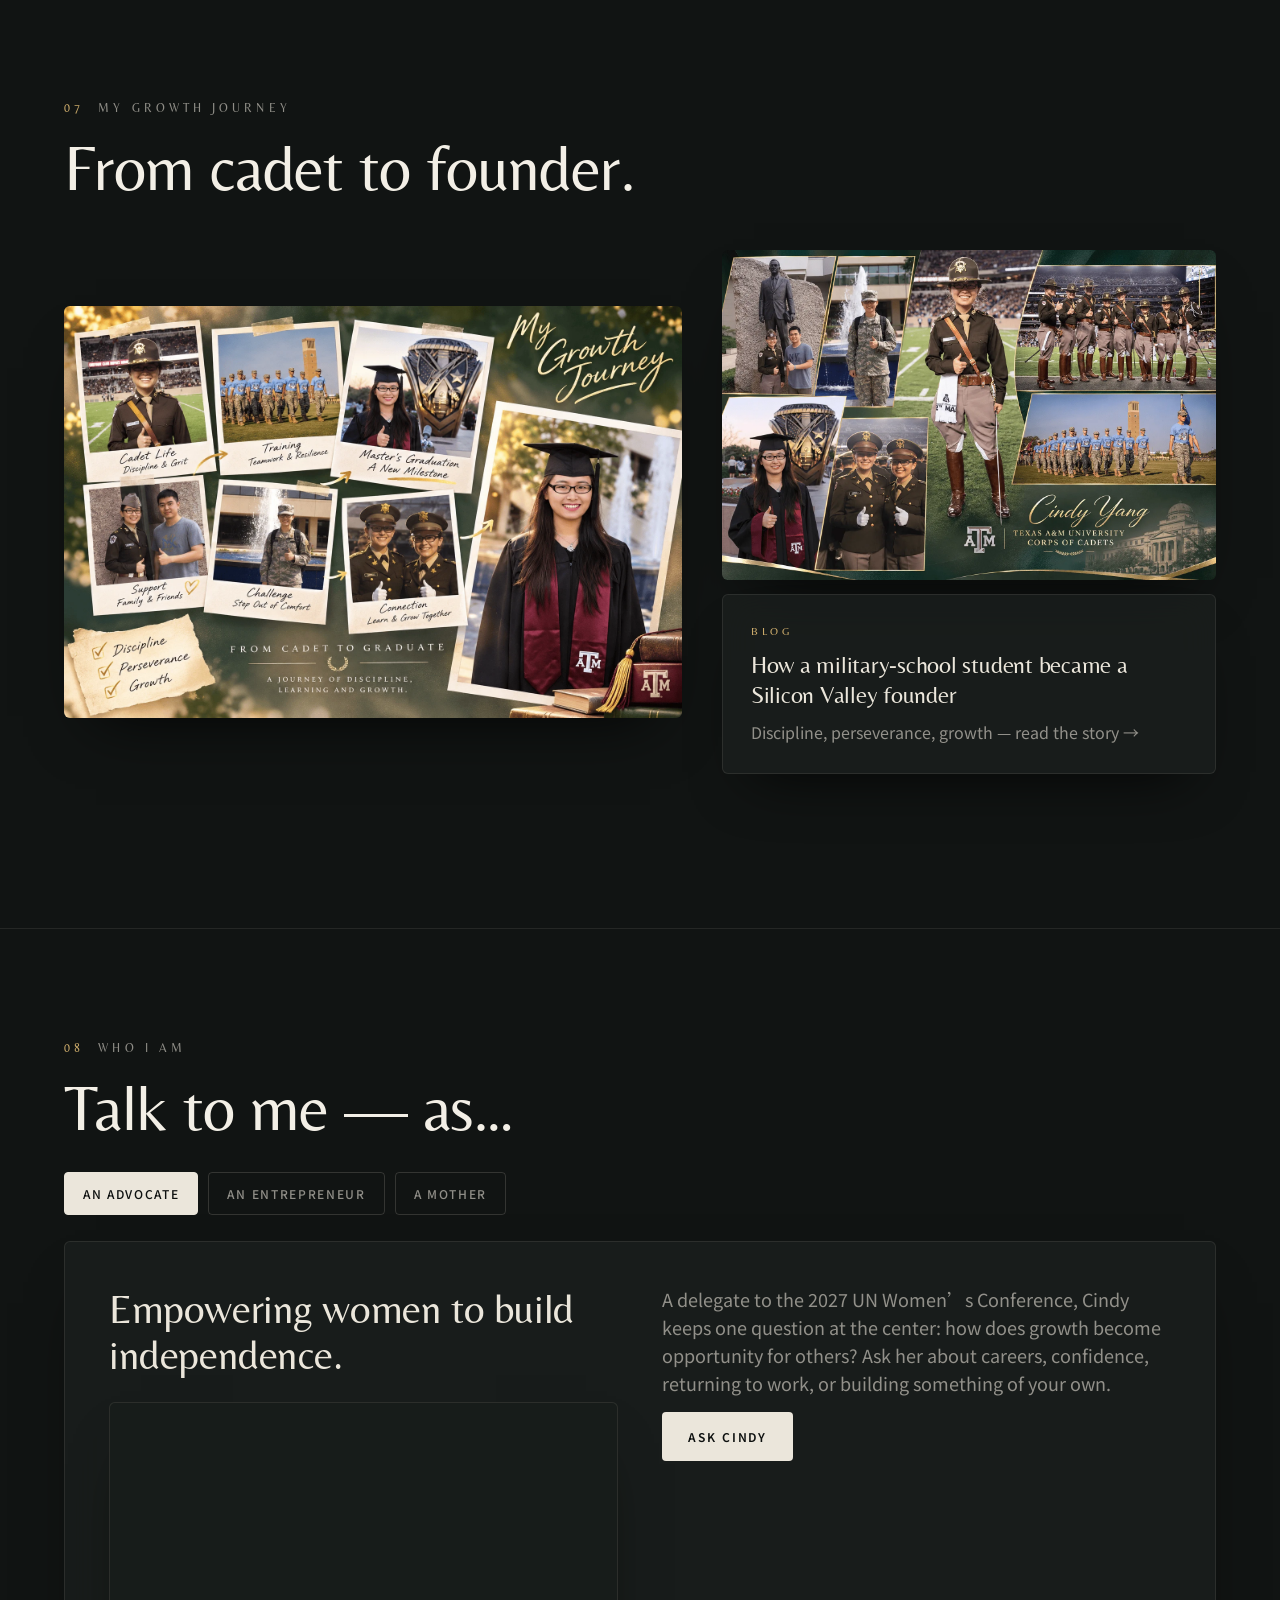
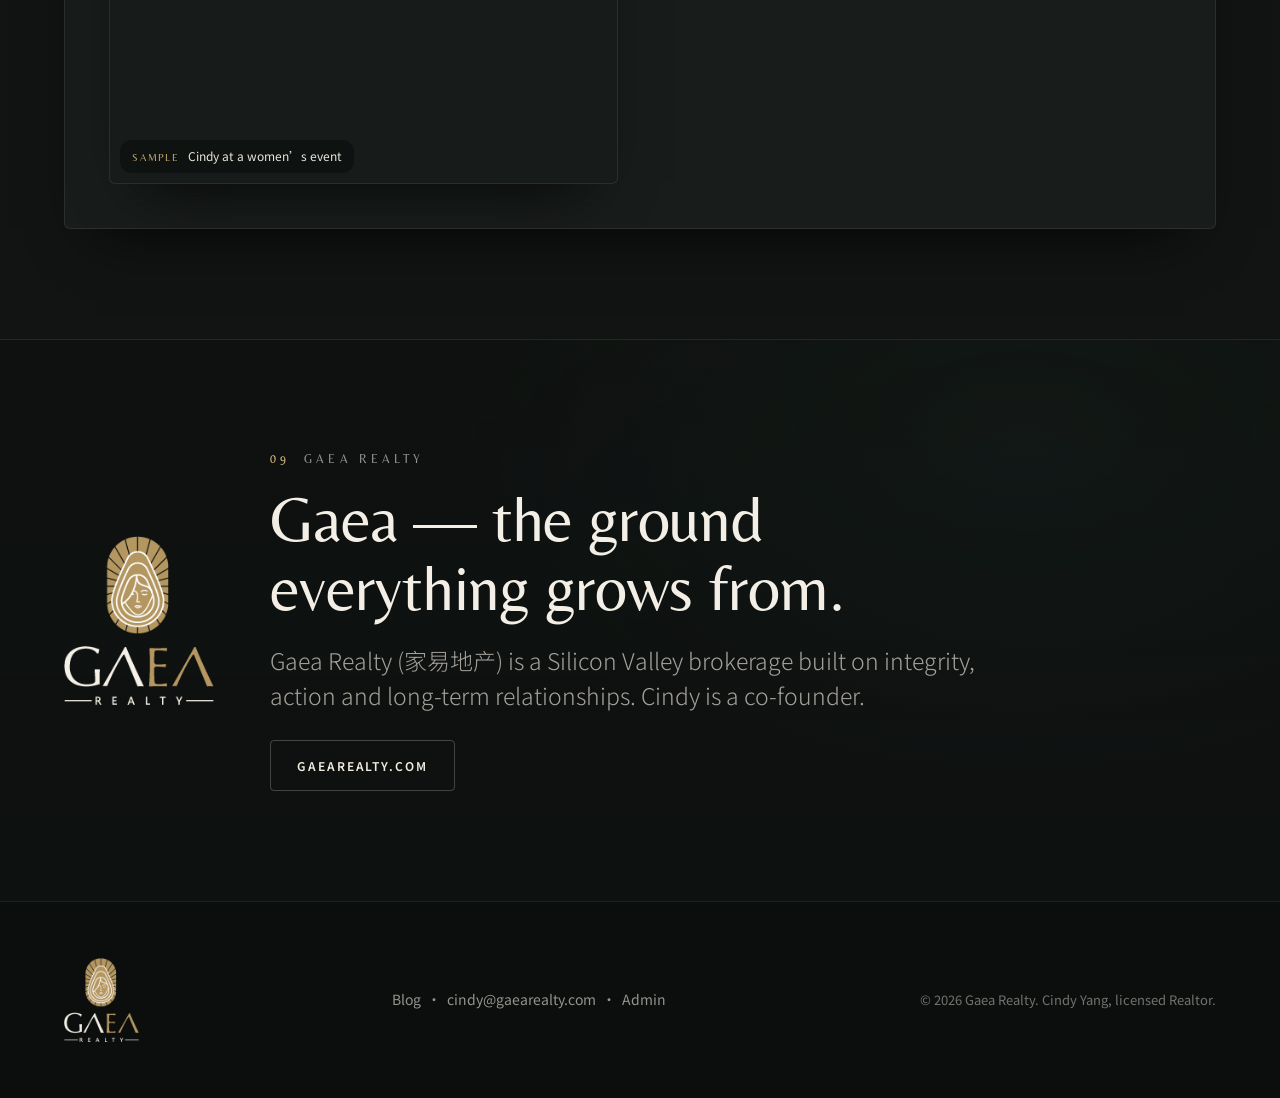
==== commit 90df079e: "Dark matte theme with full-bleed hero Co-Authored-By: Claude Opus 5.5 <noreply@anthropic.com>" ====
--- a/index.html
+++ b/index.html
@@ -7,7 +7,7 @@
 <meta name="description" content="Cindy Yang — Silicon Valley real estate investor, founder and women-empowerment advocate at Gaea Realty. 169 homes closed, $304M+ in volume. What's your home worth? Just ask.">
 <link rel="preconnect" href="https://fonts.googleapis.com">
 <link href="https://fonts.googleapis.com/css2?family=Belleza&family=Cinzel:wght@400;500;600&family=Noto+Sans+SC:wght@300;400;500;700&display=swap" rel="stylesheet">
-<link rel="stylesheet" href="site.css?v=20261117b">
+<link rel="stylesheet" href="site.css?v=20261117c">
 </head>
 <body>
 
@@ -26,7 +26,7 @@
 </div></nav>
 
 <!-- 01 · HERO: What's my home worth? (chat) -->
-<header class="hero" id="top"><div class="wrap hero-grid">
+<header class="hero" id="top" style="background-image:url('https://images.homes.com/listings/116/4216591082-857101821/37-de-bell-dr-atherton-ca-primaryphoto.jpg')"><div class="wrap hero-grid">
   <div>
     <div class="eyebrow reveal"><b>01</b> &nbsp;<span data-l="en">Get Value · Gaea Realty</span><span data-l="zh">房屋估值 · Gaea 家易地产</span></div>
     <h1 class="reveal" style="margin-top:22px">
@@ -195,8 +195,8 @@
 
 <button class="fab" onclick="focusQ()">✦ <span data-l="en">What’s my home worth?</span><span data-l="zh">我的房子值多少？</span></button>
 
-<script src="data.js?v=20261117b"></script>
-<script src="site.js?v=20261117b"></script>
+<script src="data.js?v=20261117c"></script>
+<script src="site.js?v=20261117c"></script>
 <script>
 let SET={contact_email:'cindy@gaearealty.com',features:{}}, SALES=[], LIST=[], POSTS=[];
 
--- a/site.css
+++ b/site.css
@@ -216,3 +216,100 @@
 .dark .rv figcaption{color:rgba(241,236,226,.55)}
 .dark .rv figcaption b{color:#f1ece2}
 .dark .stars,.dark .more{color:var(--gold2)}
+
+/* =====================================================================
+   DARK MATTE THEME (Nov 17) — charcoal base, Gaea green, frosted matte
+   panels, light letter-spaced type. Overrides the cream theme above.
+   ===================================================================== */
+:root{
+  --bg:#111413; --ink:#ebe6db; --mute:rgba(235,230,219,.58); --deep:#0d100f;
+  --slate:rgba(28,33,31,.72); --slate2:rgba(36,42,39,.86); --line:rgba(235,230,219,.09);
+  --gaea:#c9a96a; --gold2:#d9bd83; --green:#3c6b55; --green2:#244436;
+  --glass:blur(18px) saturate(1.1);
+  --shadow:0 30px 60px -32px rgba(0,0,0,.85);
+}
+body{background:var(--bg);color:var(--ink)}
+body::before{background:
+ radial-gradient(1100px 700px at 90% -10%,rgba(60,107,85,.28),transparent 70%),
+ radial-gradient(900px 800px at -10% 45%,rgba(36,68,54,.22),transparent 70%),
+ radial-gradient(900px 700px at 100% 100%,rgba(201,169,106,.06),transparent 70%),
+ linear-gradient(180deg,#121614,#0e1110)}
+/* subtle film grain for the matte feel */
+body::after{content:"";position:fixed;inset:0;z-index:-1;pointer-events:none;opacity:.05;
+ background-image:url("data:image/svg+xml,%3Csvg xmlns='http://www.w3.org/2000/svg' width='160' height='160'%3E%3Cfilter id='n'%3E%3CfeTurbulence type='fractalNoise' baseFrequency='.9' numOctaves='2' stitchTiles='stitch'/%3E%3C/filter%3E%3Crect width='100%25' height='100%25' filter='url(%23n)'/%3E%3C/svg%3E")}
+nav{background:rgba(14,17,16,.78);border-bottom:1px solid var(--line)}
+.links{text-transform:uppercase;letter-spacing:.16em;font-size:12px;gap:26px}
+.links a:hover{color:var(--ink)}
+.brand b{color:var(--ink)}
+.lang{background:rgba(255,255,255,.04)}
+.lang button.on{background:var(--ink);color:var(--deep)}
+.eyebrow{color:var(--mute);font-size:12px;letter-spacing:.34em}
+.eyebrow b{color:var(--gaea)}
+h1,h2{color:#f3efe6;font-weight:300}
+.lead{color:var(--mute)}
+section{border-top:1px solid var(--line)}
+/* matte frosted panels: mostly opaque, slight blur, hairline border */
+.glass{background:var(--slate);border:1px solid var(--line);box-shadow:var(--shadow);backdrop-filter:var(--glass);-webkit-backdrop-filter:var(--glass)}
+.post-card:hover{background:var(--slate2)}
+/* buttons like the reference: light solid primary, hairline ghost, small caps */
+.btn{background:var(--ink);color:var(--deep);border-radius:4px;font:600 12px var(--sf);letter-spacing:.16em;text-transform:uppercase;padding:16px 26px}
+.btn:hover{background:#fff;transform:none}
+.btn.ghost{background:transparent;color:var(--ink);border:1px solid rgba(235,230,219,.28)}
+.btn.ghost:hover{background:rgba(255,255,255,.06)}
+.btn.gold{background:var(--gold2);color:var(--deep)}
+.btn.sm{padding:10px 14px;font-size:11px;border-radius:4px}
+html[lang=zh] .btn,html[lang=zh] .links{letter-spacing:.06em}
+input,textarea,select{background:rgba(10,13,12,.6);border:1px solid rgba(235,230,219,.14);color:var(--ink);border-radius:6px}
+input::placeholder,textarea::placeholder{color:rgba(235,230,219,.38)}
+input:focus,textarea:focus,select:focus{border-color:rgba(201,169,106,.6)}
+select option{background:#151917;color:var(--ink)}
+.chip{background:transparent;border:1px solid rgba(235,230,219,.18);color:rgba(235,230,219,.82);border-radius:4px;font-size:13px}
+.chip:hover{background:rgba(255,255,255,.06);border-color:rgba(201,169,106,.5)}
+.tab{border-radius:4px;border-color:rgba(235,230,219,.16);color:var(--mute);text-transform:uppercase;letter-spacing:.14em;font-size:12px;padding:12px 18px}
+.tab.on{background:var(--ink);color:var(--deep);border-color:var(--ink)}
+html[lang=zh] .tab{letter-spacing:.04em;font-size:14px}
+/* hero: full-bleed photo under a deep veil */
+.hero{position:relative;padding:72px 0 88px;background:var(--deep) center/cover}
+.hero::before{content:"";position:absolute;inset:0;background:
+  linear-gradient(90deg,rgba(11,14,13,.94) 0%,rgba(11,14,13,.78) 45%,rgba(11,14,13,.55) 100%),
+  linear-gradient(0deg,rgba(17,20,19,1) 0%,transparent 30%),
+  radial-gradient(800px 500px at 85% 20%,rgba(60,107,85,.35),transparent 70%)}
+.hero>.wrap{position:relative}
+.hero h1 small{color:rgba(235,230,219,.66)}
+.photo{border:1px solid var(--line);background:#0d100f;border-radius:6px}
+.photo::after{background:linear-gradient(180deg,transparent 55%,rgba(11,14,13,.8))}
+.chatbox{border-radius:6px;background:rgba(18,22,20,.72)}
+.msg{border-radius:6px}
+.msg.c{background:rgba(255,255,255,.06);border:1px solid var(--line);color:var(--ink)}
+.msg.u{background:var(--green2);color:#f3efe6;border:1px solid rgba(60,107,85,.6)}
+.msg.c b{color:var(--gaea)}
+.msg .btn{color:var(--deep)}
+/* stats + cards */
+.stats{border-radius:6px;border:1px solid var(--line);background:rgba(235,230,219,.08)}
+.stat{background:linear-gradient(160deg,#1a1f1d 0%,#131715 60%,#14261d 100%)}
+.pill,.pc,.home,.vid,.rv figure,.pane,.post-card,.feature,.slot,.bio .mid img,.story img,.article .body img{border-radius:6px}
+.pill b{color:#f3efe6}
+.pc .im,.home .ph{background-color:#1a1f1d}
+.pc .p,.home .p{color:#f3efe6}
+.badge{background:rgba(11,14,13,.82);border:1px solid rgba(201,169,106,.35);border-radius:3px}
+.tag{border-radius:3px;border-color:rgba(201,169,106,.45)}
+.feature{box-shadow:var(--shadow)}
+.slot>div{background:rgba(14,17,16,.78);color:var(--gaea)}
+.slot small{color:var(--ink)}
+.slot{border-color:var(--line)}
+.bio .mid img{border-color:var(--line)}
+.rv figcaption b{color:var(--ink)}
+.stars,.more{color:var(--gaea)}
+.article .body{color:rgba(235,230,219,.86)}
+/* section rhythm: alternate base and a deeper green-charcoal band */
+.dark{background:radial-gradient(1000px 600px at 85% 0%,rgba(60,107,85,.30),transparent 70%),linear-gradient(180deg,#151a18,#0f1211);border-top:1px solid var(--line)}
+.dark .glass{background:rgba(255,255,255,.035);border:1px solid var(--line)}
+.dark .tab.on{background:var(--ink);color:var(--deep);border-color:var(--ink)}
+footer{background:#0b0e0d;border-top:1px solid var(--line)}
+.fab{background:var(--ink);color:var(--deep);border-radius:4px;font:600 12px var(--sf);letter-spacing:.14em;text-transform:uppercase;padding:15px 20px;border:0}
+html[lang=zh] .fab{letter-spacing:.05em;font-size:14px}
+/* admin uses this sheet too */
+.ib{background:rgba(255,255,255,.05)!important;color:var(--ink);border-color:rgba(235,230,219,.16)!important}
+.ib.on{background:var(--ink)!important;color:var(--deep)!important}
+.warn{background:rgba(201,169,106,.10)!important;color:var(--ink)!important}
+.status{background:var(--ink)!important;color:var(--deep)!important}
